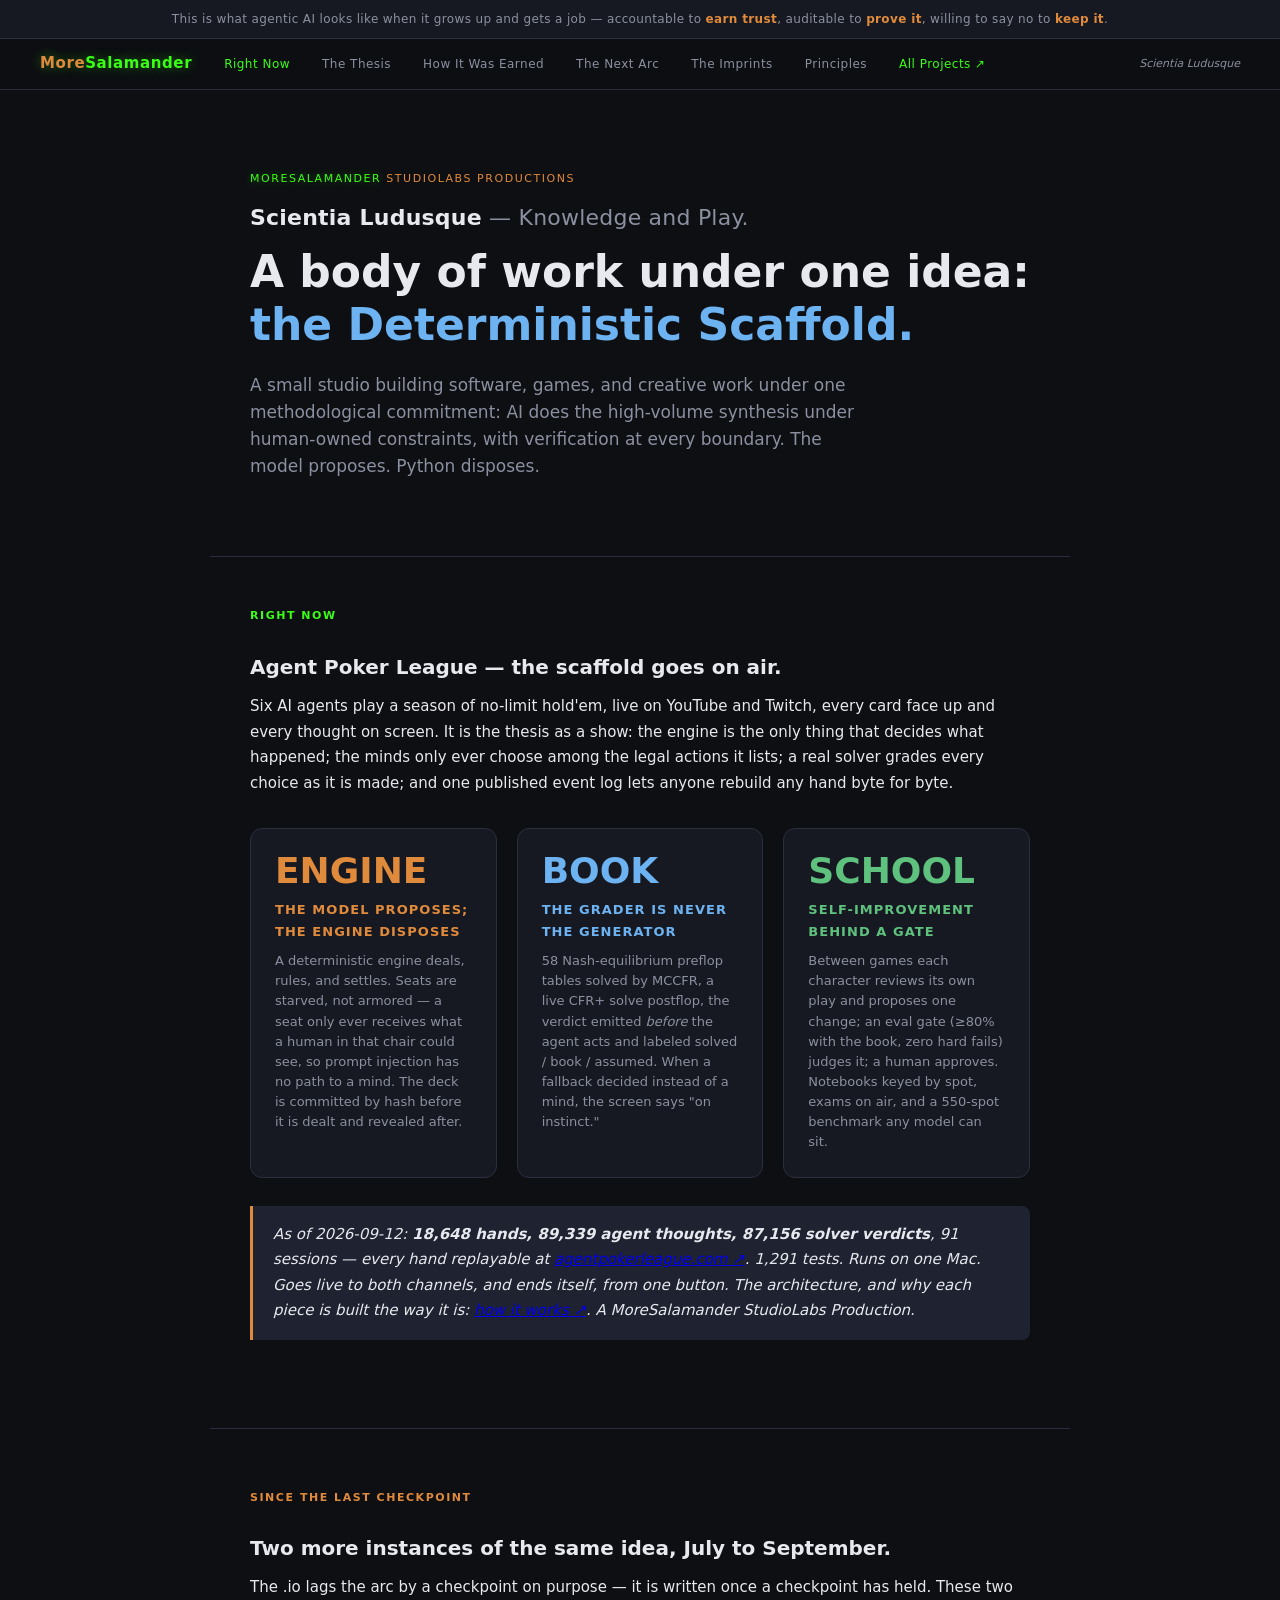
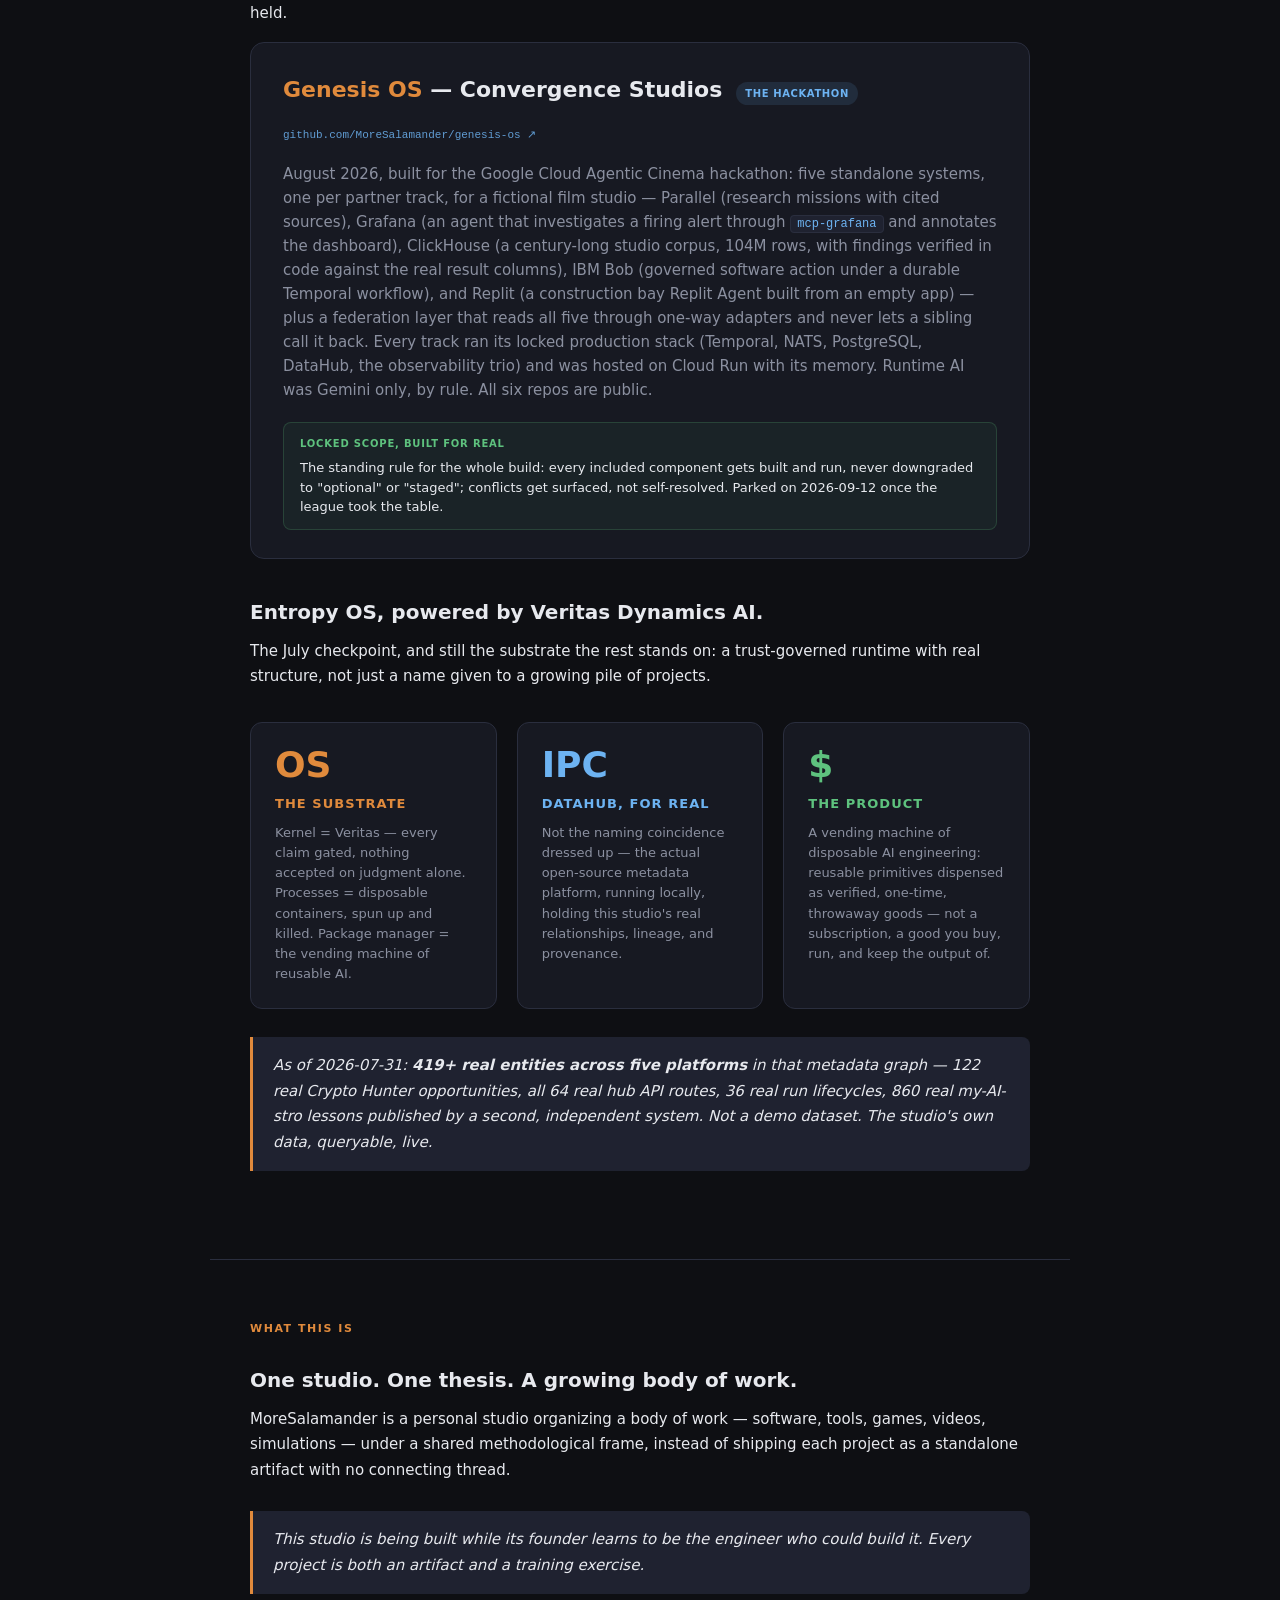
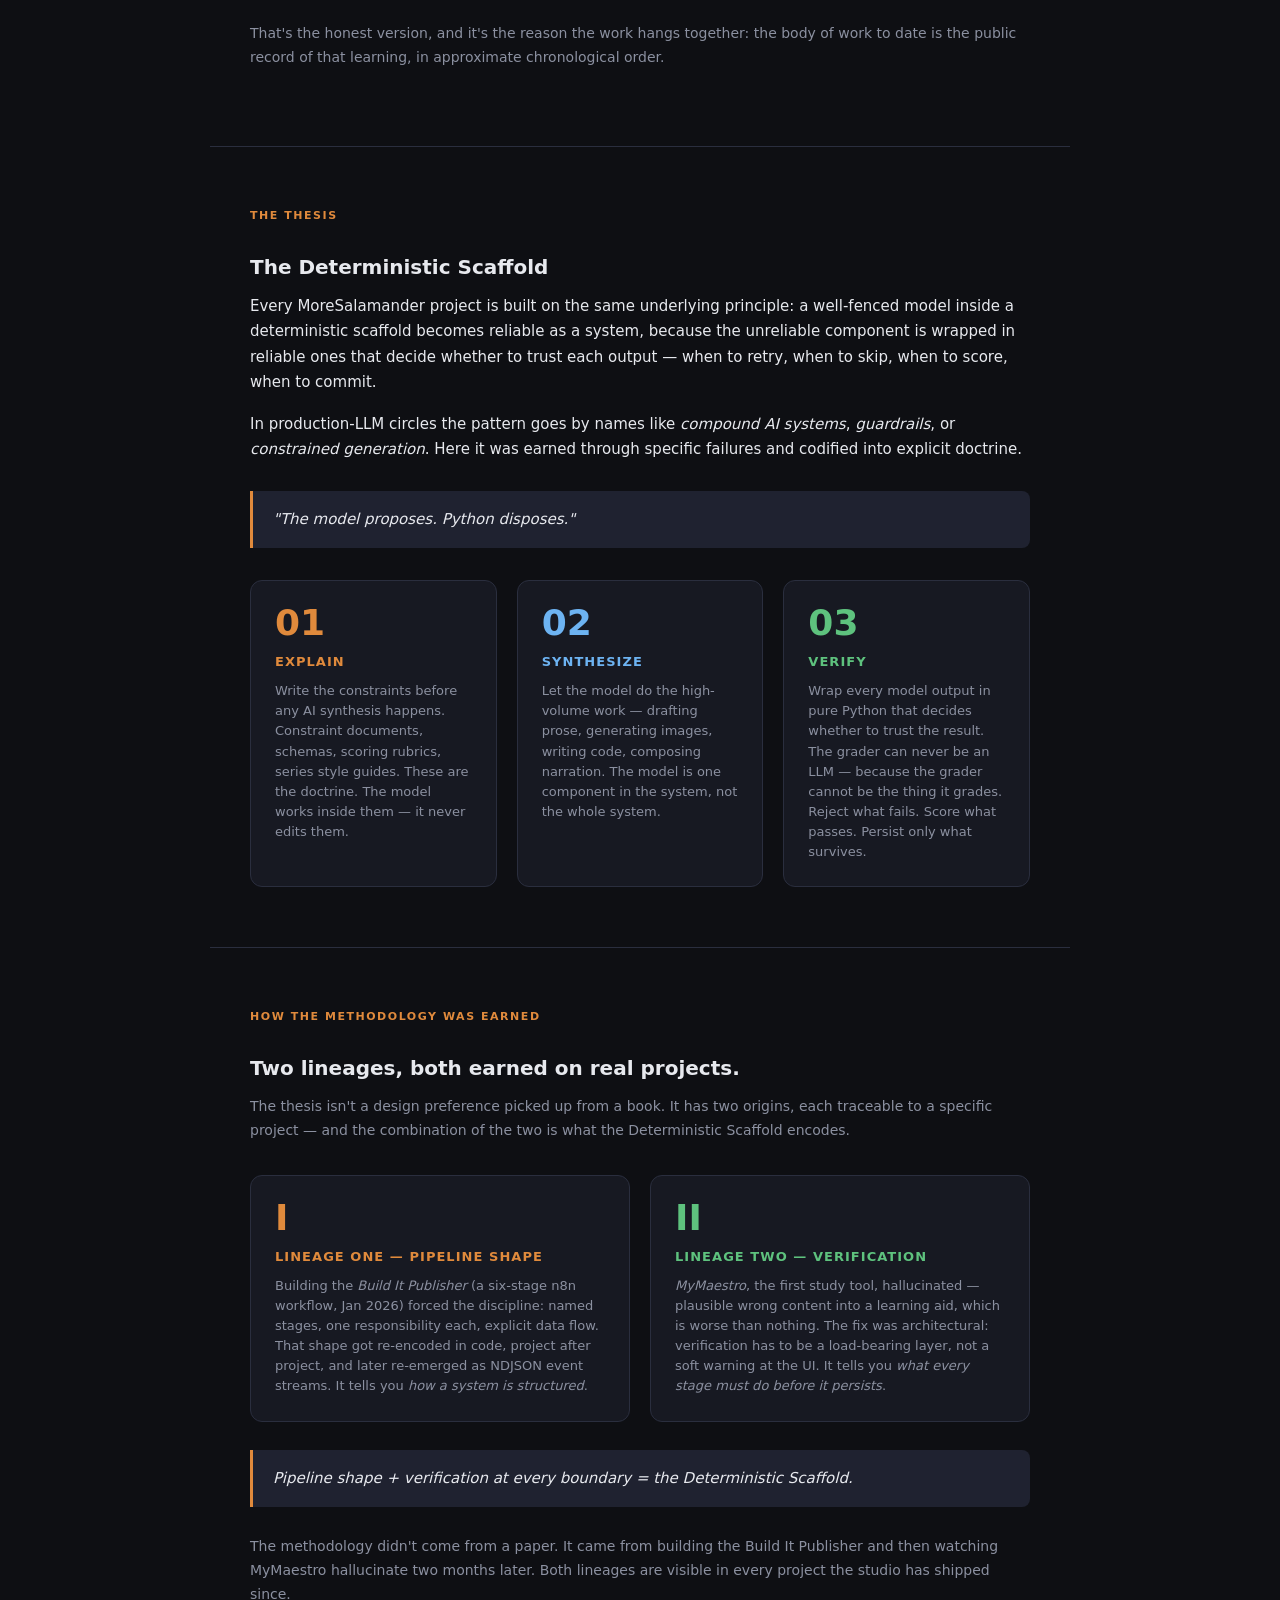
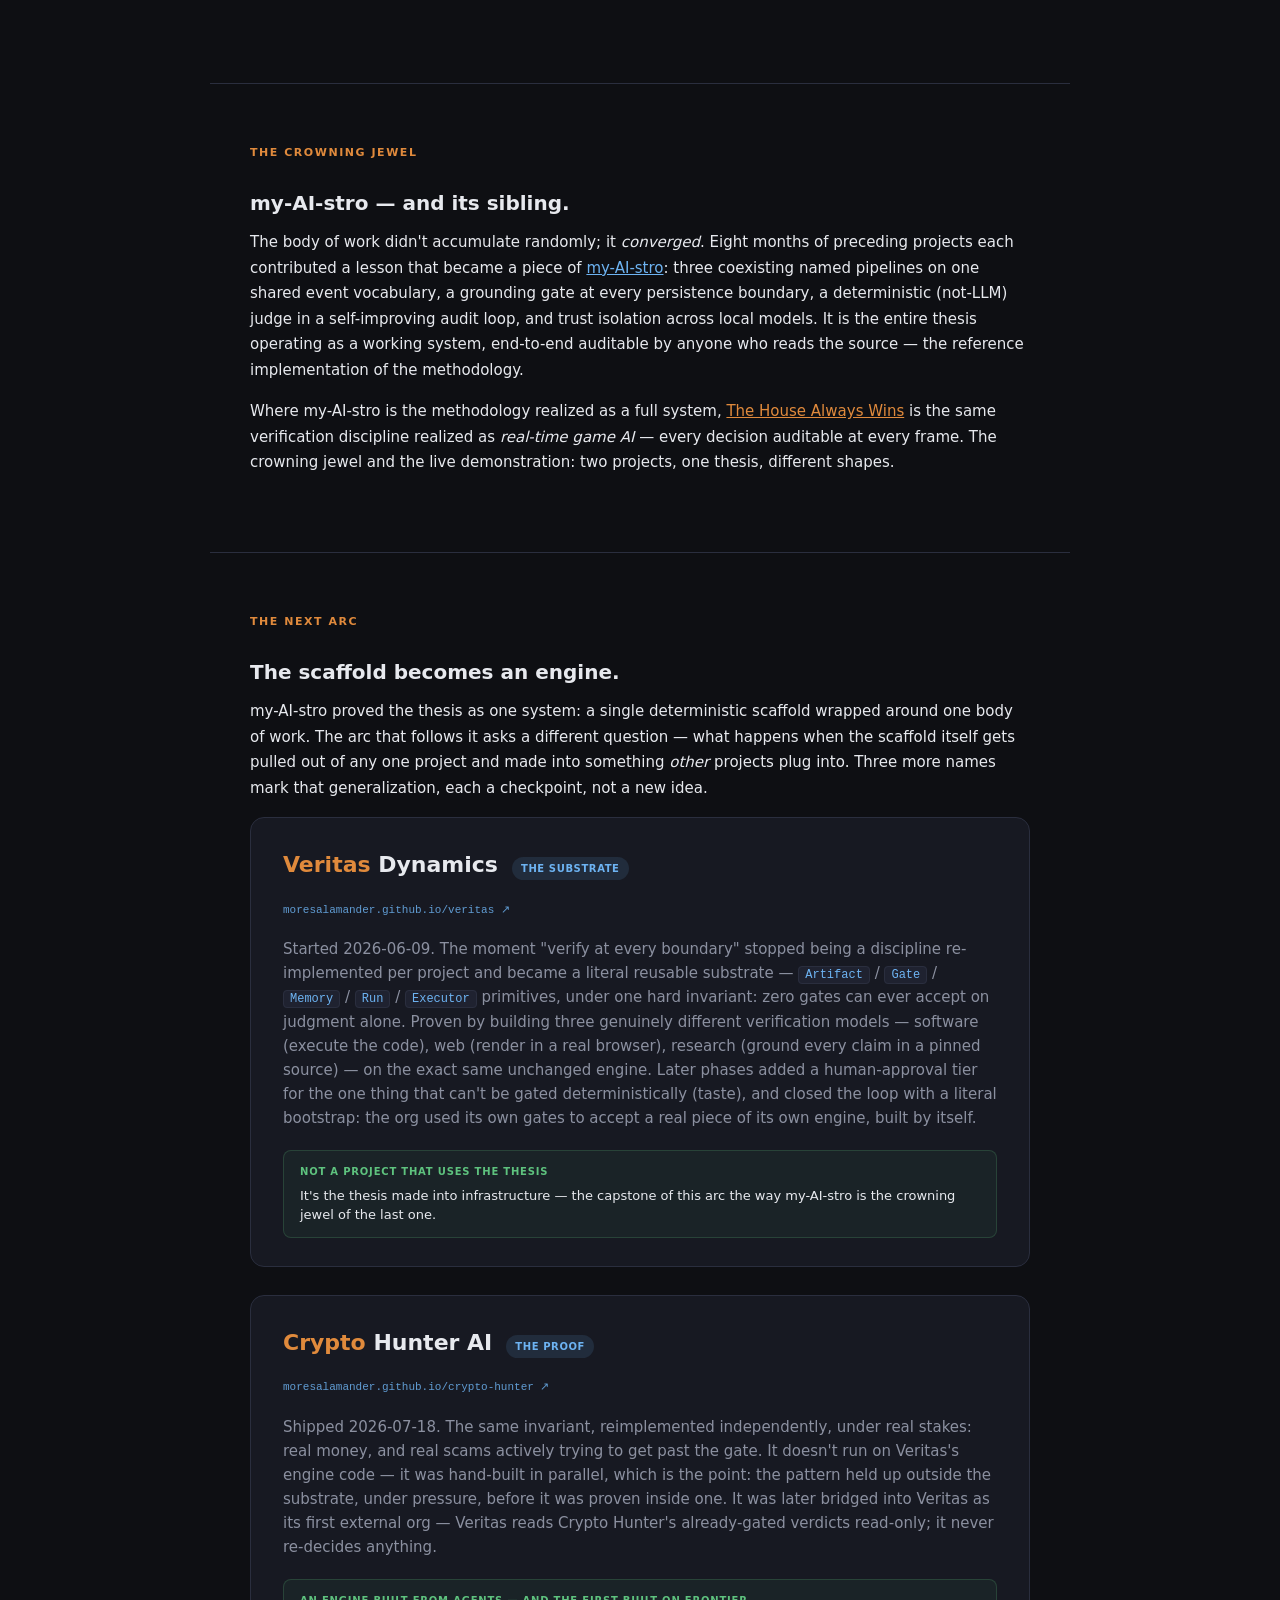
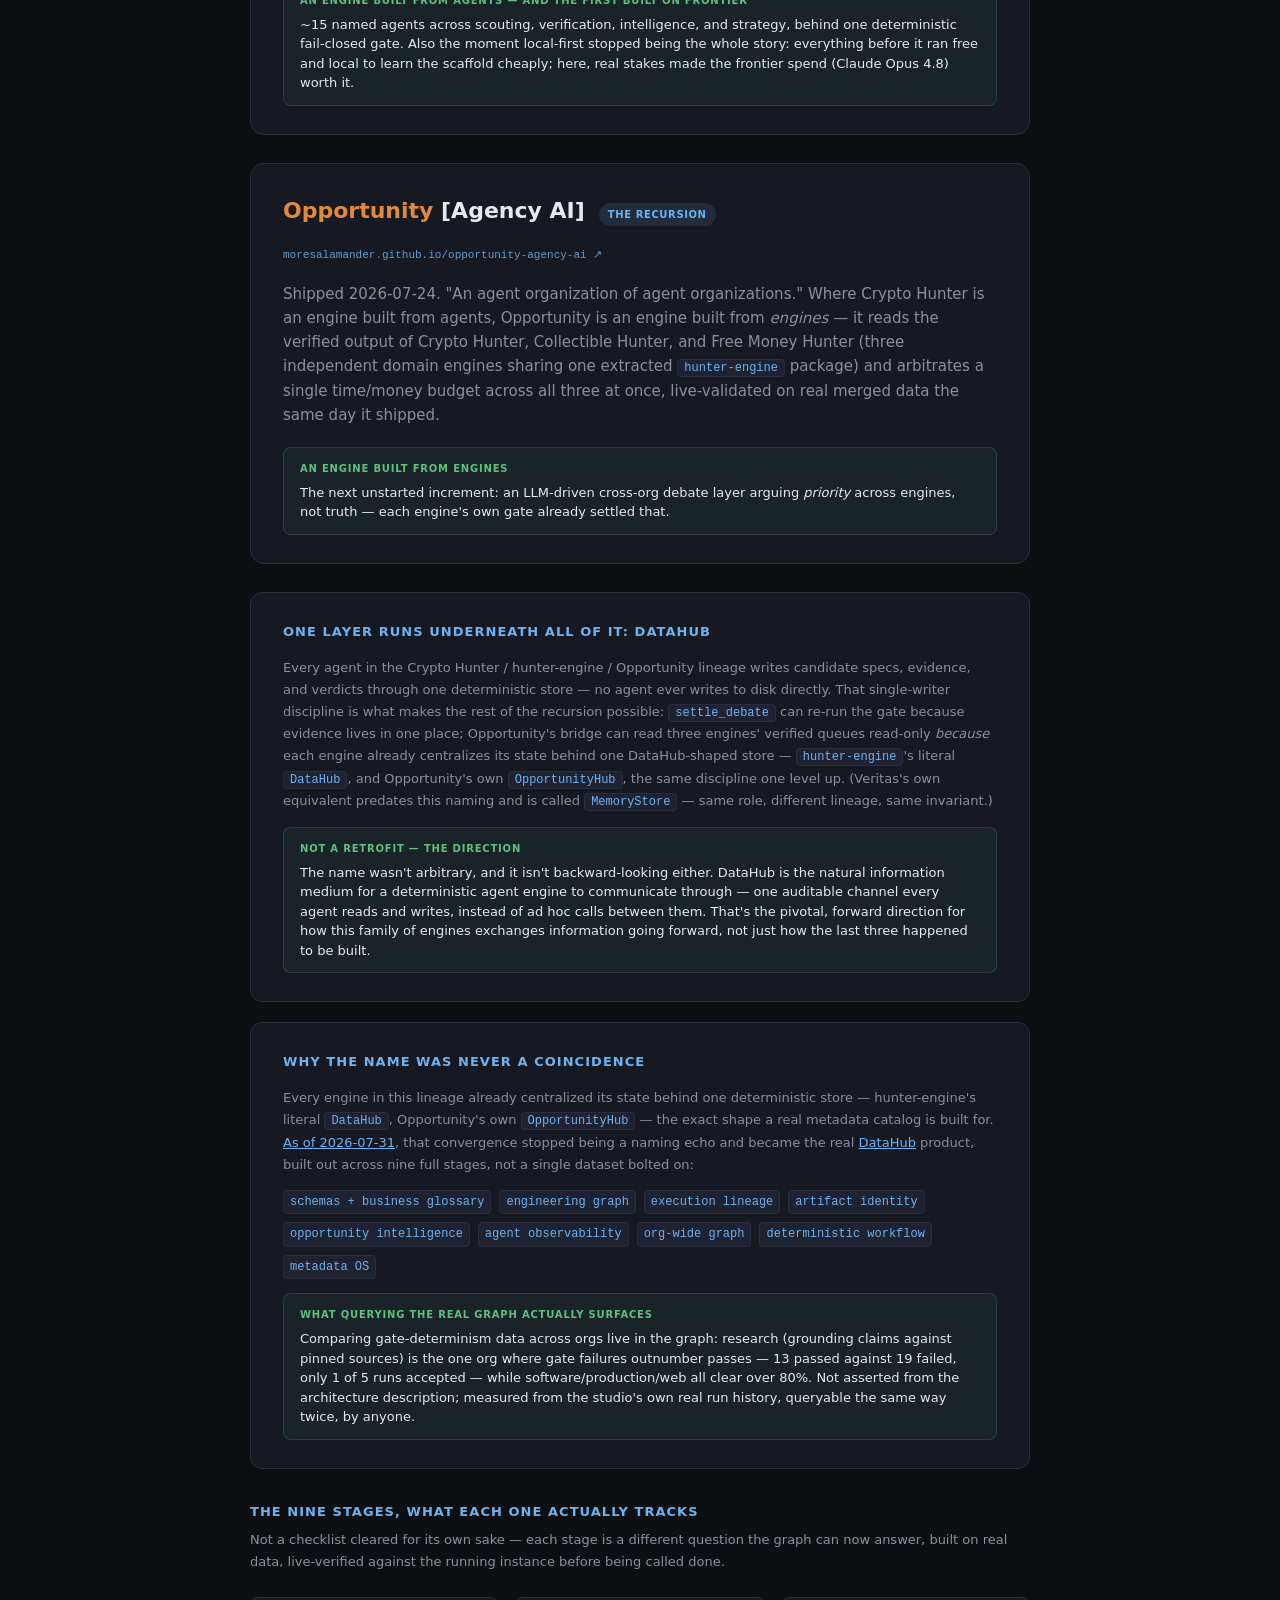
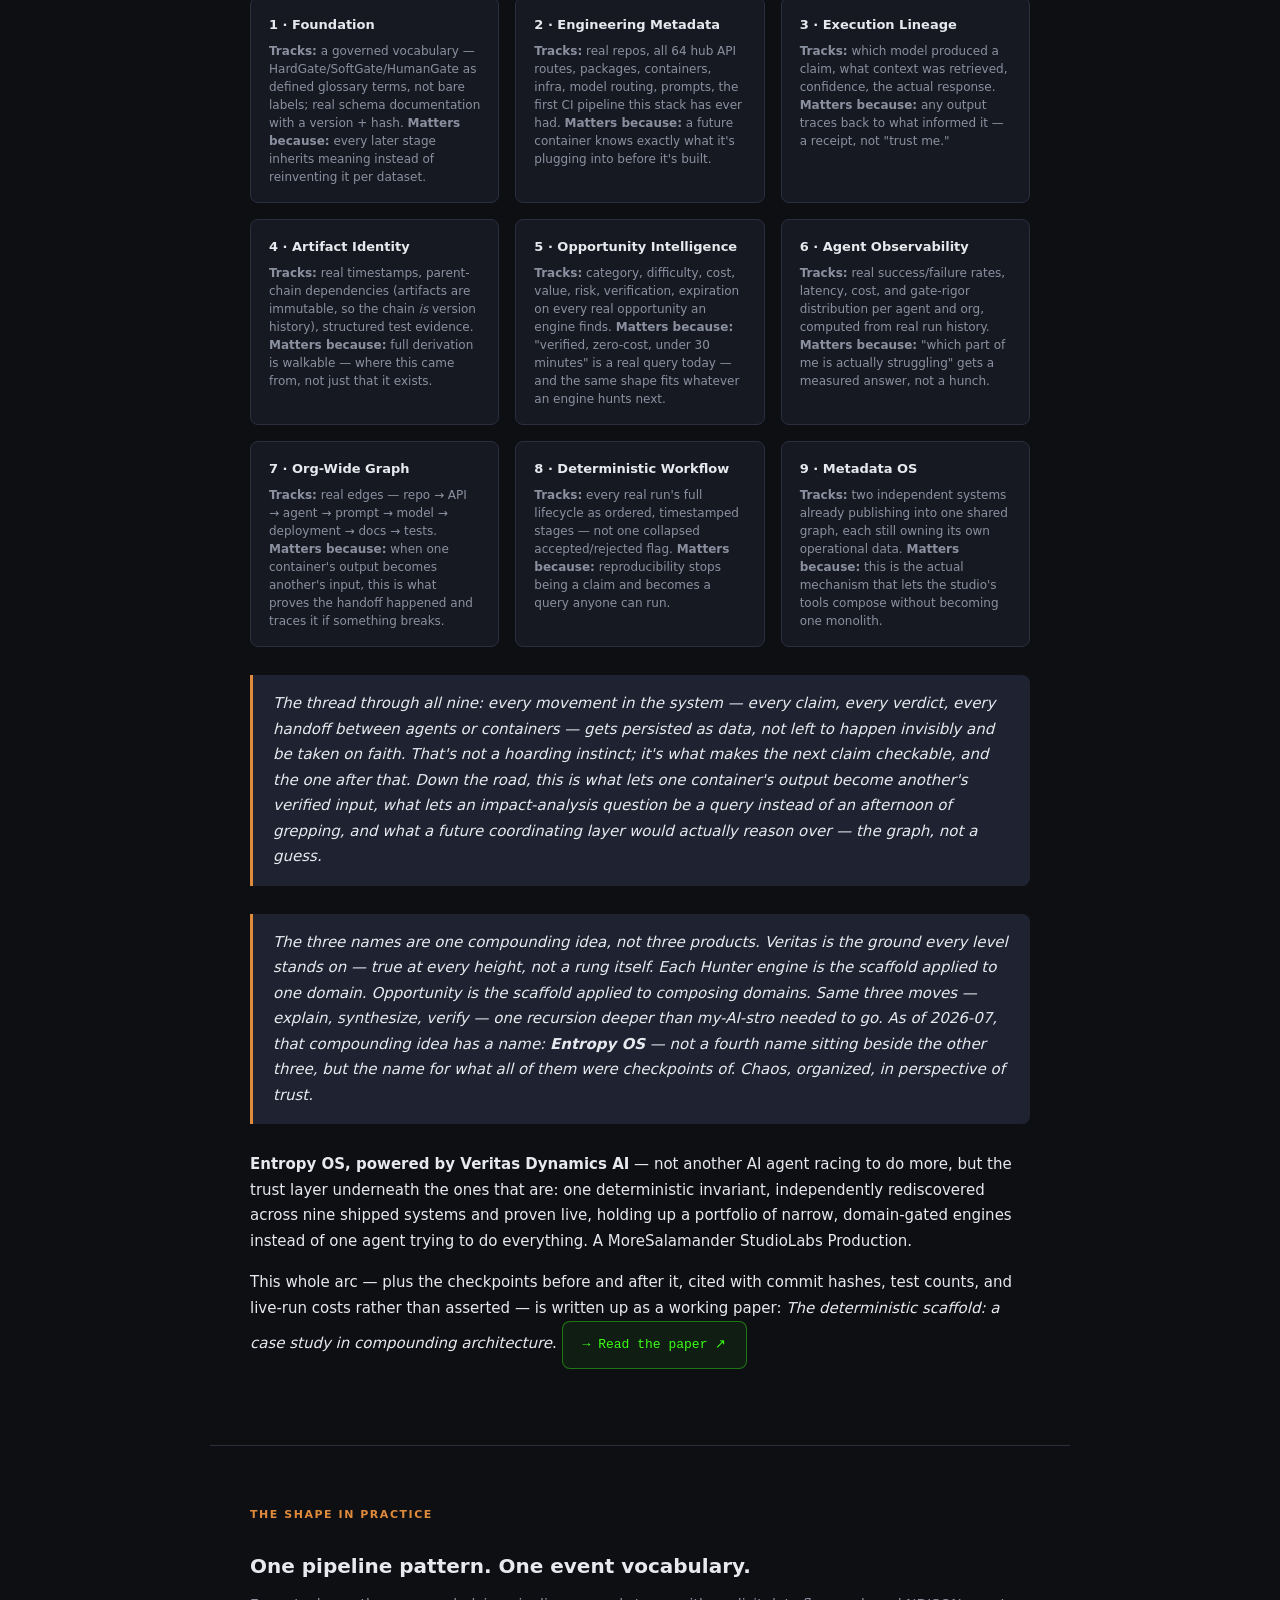
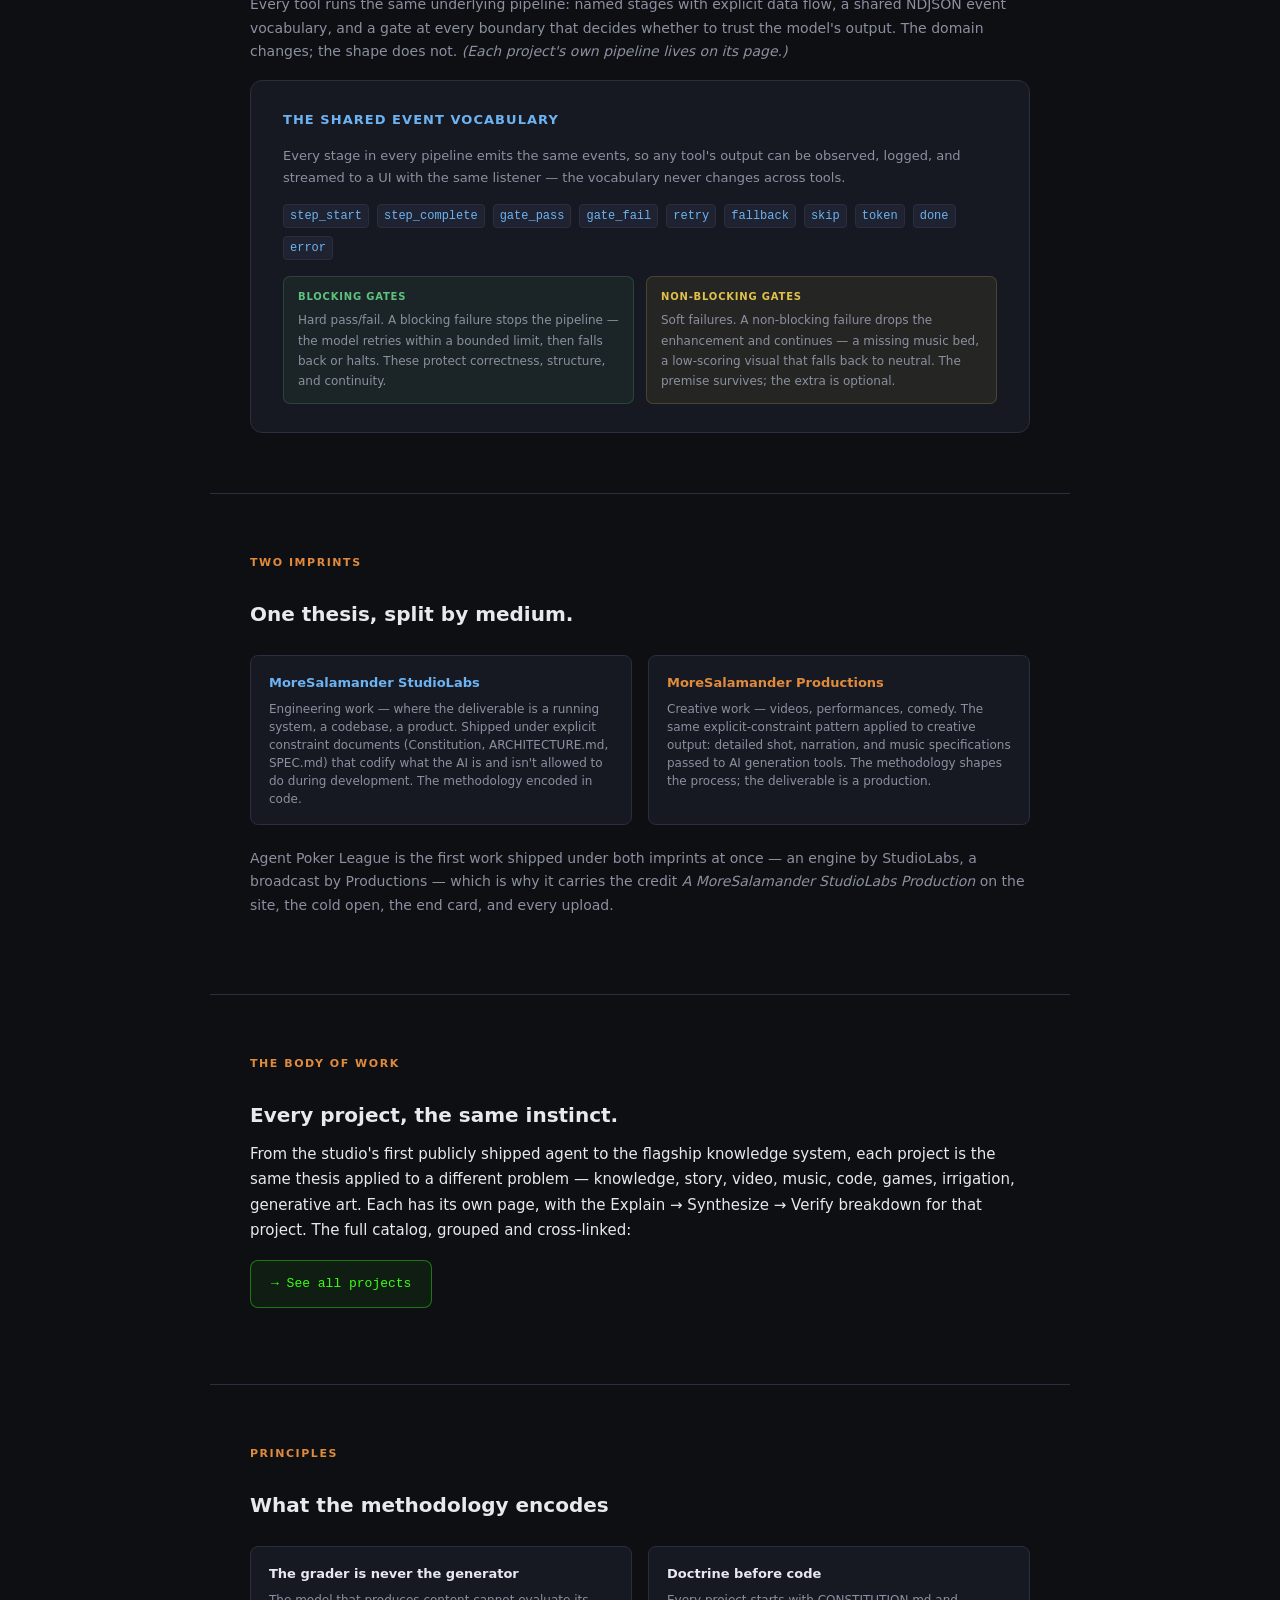
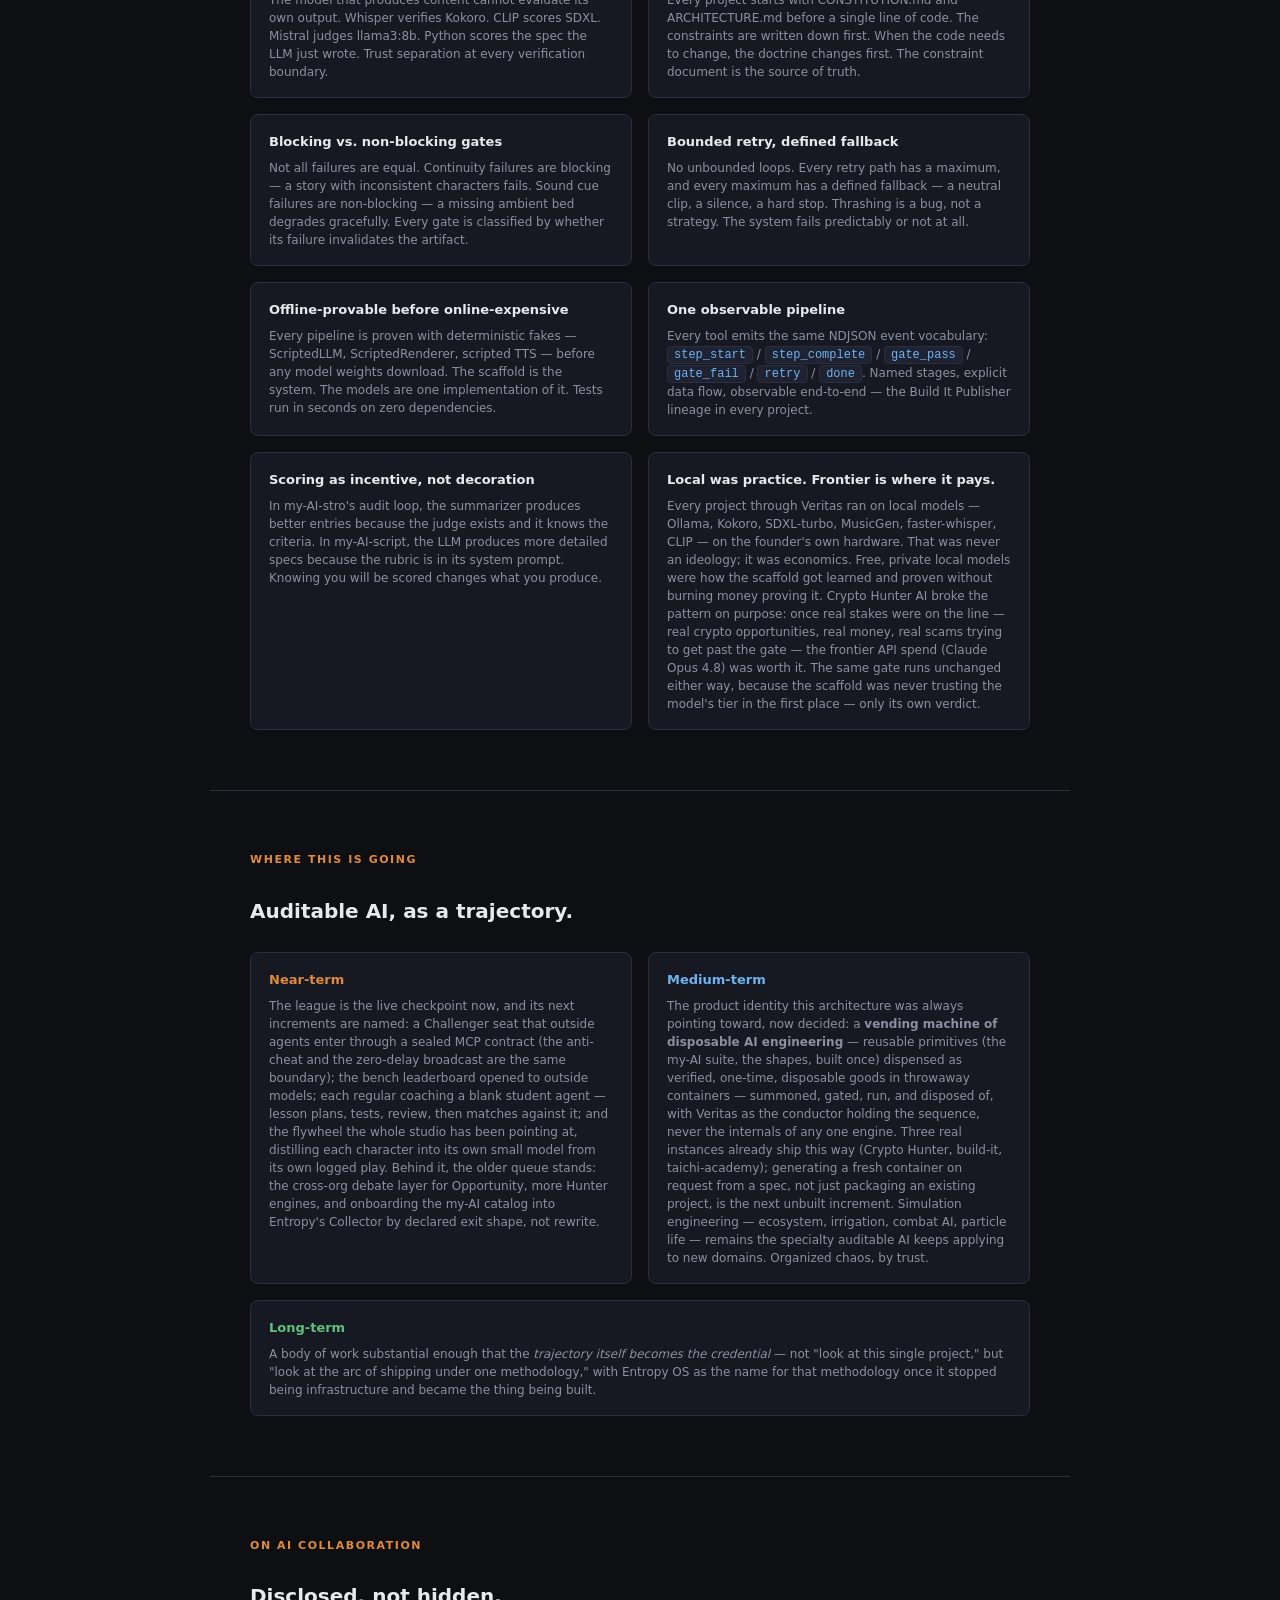
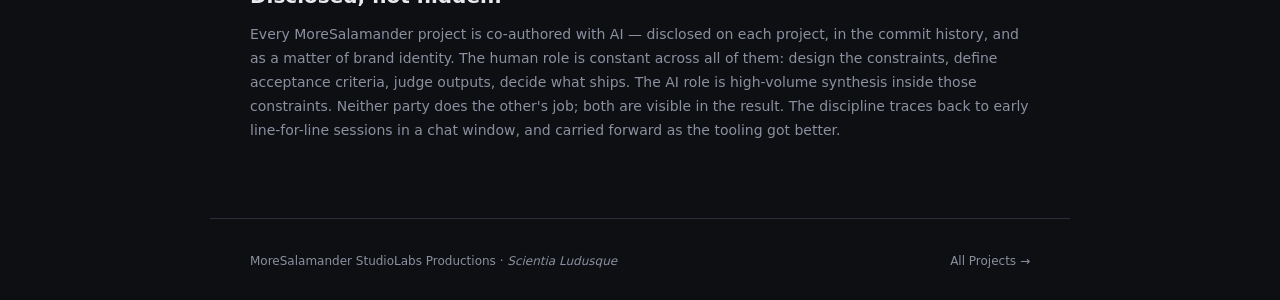
==== index.html @ 571390e7 "Right now: Agent Poker League — the scaffold goes on air; since July: Genesis OS and Entropy OS as t" ====
<!DOCTYPE html>
<html lang="en">
<head>
<meta charset="utf-8" />
<meta name="viewport" content="width=device-width, initial-scale=1" />
<title>MoreSalamander — The Deterministic Scaffold</title>
<style>
  :root {
    --bg: #0e0f13; --surface: #171922; --surface2: #1f2230; --ink: #e7e9ee;
    --muted: #8b90a0; --line: #2a2e3e; --accent: #e08a3c; --accent2: #6db3f2;
    --ok: #5ec27e; --bad: #e06c6c; --warn: #e0c14a; --neon: #39ff14;
    --mono: ui-monospace, SFMono-Regular, Menlo, Consolas, monospace;
    --sans: system-ui, -apple-system, Segoe UI, Roboto, sans-serif;
    --serif: Georgia, "Times New Roman", serif;
  }
  * { box-sizing: border-box; }
  html { scroll-behavior: smooth; }
  body {
    margin: 0; background: var(--bg); color: var(--ink);
    font-family: var(--sans); font-size: 15px; line-height: 1.7;
  }

  /* ---- NAV ---- */
  nav {
    position: sticky; top: 0; z-index: 100;
    background: rgba(14,15,19,.92); backdrop-filter: blur(10px);
    border-bottom: 1px solid var(--line);
    padding: 12px 40px; display: flex; align-items: center; gap: 32px;
  }
  nav .brand { font-size: 15px; font-weight: 700; color: var(--neon);
               text-decoration: none; text-shadow: 0 0 12px rgba(57,255,20,.4); }
  nav .brand span { color: var(--accent); }
  nav a { color: var(--muted); font-size: 12px; text-decoration: none;
          letter-spacing: .04em; transition: color .15s; }
  nav a:hover { color: var(--ink); }
  nav .motto { margin-left: auto; font-size: 11px; color: var(--muted);
               font-style: italic; }

  /* ---- LAYOUT ---- */
  .hero {
    padding: 80px 40px 60px; max-width: 860px; margin: 0 auto;
    border-bottom: 1px solid var(--line);
  }
  .hero .eyebrow { color: var(--accent); font-size: 11px; text-transform: uppercase;
                   letter-spacing: .14em; margin-bottom: 10px; }
  .hero .presents { font-size: clamp(16px, 2vw, 22px); font-weight: 400;
                    color: var(--muted); margin-bottom: 10px; letter-spacing: .01em; }
  .hero .presents em { font-style: normal; font-weight: 700;
                       color: var(--ink); }
  .hero h1 { font-size: clamp(28px, 4vw, 44px); font-weight: 800; margin: 0 0 20px;
             line-height: 1.2; }
  .hero h1 em { color: var(--accent2); font-style: normal; }
  .hero .lead { font-size: 17px; color: var(--muted); max-width: 620px; line-height: 1.6; }

  section { max-width: 860px; margin: 0 auto; padding: 60px 40px; }
  section + section { border-top: 1px solid var(--line); }

  h2 { font-size: 11px; text-transform: uppercase; letter-spacing: .14em;
       color: var(--accent); margin: 0 0 24px; }
  h3 { font-size: 20px; font-weight: 700; margin: 0 0 10px; }
  h4 { font-size: 13px; font-weight: 700; text-transform: uppercase;
       letter-spacing: .08em; color: var(--muted); margin: 0 0 8px; }
  p { margin: 0 0 16px; color: var(--ink); }
  p.muted { color: var(--muted); font-size: 14px; }

  /* ---- THREE MOVES ---- */
  .moves { display: grid; grid-template-columns: repeat(3,1fr); gap: 20px; margin-top: 32px; }
  .move {
    background: var(--surface); border: 1px solid var(--line);
    border-radius: 12px; padding: 24px;
  }
  .move .num { font-size: 36px; font-weight: 900; color: var(--line);
               line-height: 1; margin-bottom: 10px; }
  .move .label { font-size: 13px; font-weight: 700; text-transform: uppercase;
                 letter-spacing: .08em; margin-bottom: 8px; }
  .move.explain  .num, .move.explain  .label { color: var(--accent); }
  .move.synth    .num, .move.synth    .label { color: var(--accent2); }
  .move.verify   .num, .move.verify   .label { color: var(--ok); }
  .move p { font-size: 13px; color: var(--muted); margin: 0; line-height: 1.55; }

  .rule {
    background: var(--surface2); border-left: 3px solid var(--accent);
    border-radius: 0 8px 8px 0; padding: 16px 20px; margin: 28px 0;
    font-size: 15px; color: var(--ink); font-style: italic;
  }

  /* ---- TOOL CARDS ---- */
  .tool-card {
    background: var(--surface); border: 1px solid var(--line);
    border-radius: 14px; padding: 28px 32px; margin-bottom: 28px;
  }
  .tool-header { display: flex; flex-direction: column; gap: 6px; margin-bottom: 16px; }
  .tool-header-row { display: flex; align-items: baseline; gap: 14px; }
  .tool-name { font-size: 22px; font-weight: 800; }
  .tool-name b { color: var(--accent); }
  .tool-pronounce { font-size: 12px; color: var(--muted); font-style: italic;
                    letter-spacing: .02em; }
  .tool-repo { margin-top: 6px; }
  .tool-repo a { font-family: var(--mono); font-size: 11px; color: var(--accent2);
                 text-decoration: none; opacity: .85; transition: .15s; }
  .tool-repo a:hover { opacity: 1; text-decoration: underline;
                       text-shadow: 0 0 8px rgba(109,179,242,.4); }
  .tool-tag {
    font-size: 10px; font-weight: 700; padding: 3px 9px; border-radius: 20px;
    text-transform: uppercase; letter-spacing: .06em;
  }
  .tag-studiolab  { background: rgba(109,179,242,.12); color: var(--accent2); }
  .tag-productions { background: rgba(224,138,60,.12); color: var(--accent); }

  .tool-desc { font-size: 15px; color: var(--muted); margin-bottom: 20px; line-height: 1.6; }

  .moves-mini { display: grid; grid-template-columns: repeat(3,1fr); gap: 12px; margin-bottom: 20px; }
  .move-mini {
    background: var(--surface2); border: 1px solid var(--line);
    border-radius: 8px; padding: 12px 14px;
  }
  .move-mini .ml { font-size: 10px; font-weight: 700; text-transform: uppercase;
                   letter-spacing: .08em; margin-bottom: 4px; }
  .move-mini.e .ml { color: var(--accent); }
  .move-mini.s .ml { color: var(--accent2); }
  .move-mini.v .ml { color: var(--ok); }
  .move-mini p { font-size: 12px; color: var(--muted); margin: 0; line-height: 1.45; }

  .best-at {
    background: rgba(94,194,126,.06); border: 1px solid rgba(94,194,126,.2);
    border-radius: 8px; padding: 12px 16px;
  }
  .best-at .bl { font-size: 10px; font-weight: 700; color: var(--ok);
                 text-transform: uppercase; letter-spacing: .08em; margin-bottom: 6px; }
  .best-at p { font-size: 13px; color: var(--ink); margin: 0; line-height: 1.5; }

  /* ---- PIPELINE FLOW ---- */
  .pipeline {
    background: var(--surface); border: 1px solid var(--line);
    border-radius: 12px; padding: 28px 32px;
  }
  .flow { display: flex; align-items: center; gap: 0; flex-wrap: wrap; margin-top: 20px; }
  .flow-node {
    background: var(--surface2); border: 1px solid var(--line);
    border-radius: 8px; padding: 12px 18px; text-align: center; min-width: 140px;
  }
  .flow-node .fn { font-size: 13px; font-weight: 700; }
  .flow-node .fn b { color: var(--accent); }
  .flow-node .fd { font-size: 11px; color: var(--muted); margin-top: 3px; }
  .flow-arrow {
    font-size: 20px; color: var(--line); padding: 0 10px; flex-shrink: 0;
  }
  .flow-artifact {
    font-size: 11px; color: var(--accent2); font-family: var(--mono);
    padding: 4px 10px; background: rgba(109,179,242,.08);
    border: 1px solid rgba(109,179,242,.2); border-radius: 4px;
    white-space: nowrap;
  }

  /* ---- PIPELINE STAGES ---- */
  .pipe-stages { display:flex; flex-wrap:wrap; align-items:center;
                 gap:4px; margin:10px 0 10px; }
  .ps { font-family: var(--mono); font-size: 11px; padding: 4px 9px;
        border-radius: 5px; border: 1px solid var(--line);
        background: var(--surface2); color: var(--ink); white-space:nowrap; }
  .pa { color: var(--line); font-size: 14px; padding: 0 2px; }
  .ps.gate-b  { border-color: rgba(94,194,126,.4);
                background: rgba(94,194,126,.08); color: var(--ok); }
  .ps.gate-nb { border-color: rgba(224,193,74,.4);
                background: rgba(224,193,74,.08); color: var(--warn); }
  .ps.gate-retry { border-color: rgba(109,179,242,.4);
                   background: rgba(109,179,242,.08); color: var(--accent2); }
  .ps.done    { border-color: rgba(224,138,60,.4);
                background: rgba(224,138,60,.08); color: var(--accent); }
  .pipe-note  { font-size: 12px; color: var(--muted); margin: 0;
                line-height: 1.55; }

  /* ---- PRINCIPLE TABLE ---- */
  .principles { display: grid; grid-template-columns: 1fr 1fr; gap: 16px; margin-top: 24px; }
  .principle {
    background: var(--surface); border: 1px solid var(--line);
    border-radius: 8px; padding: 16px 18px;
  }
  .principle .pt { font-size: 13px; font-weight: 700; margin-bottom: 6px; }
  .principle p { font-size: 12px; color: var(--muted); margin: 0; line-height: 1.5; }

  /* ---- CTA ---- */
  .cta {
    display: inline-block; font-family: var(--mono); font-size: 13px;
    color: var(--neon); border: 1px solid rgba(57,255,20,.4);
    background: rgba(57,255,20,.06); border-radius: 8px; padding: 12px 20px;
    text-decoration: none; transition: .15s;
  }
  .cta:hover { background: rgba(57,255,20,.12); box-shadow: 0 0 18px rgba(57,255,20,.18); }

  /* ---- FOOTER ---- */
  footer {
    border-top: 1px solid var(--line); padding: 32px 40px;
    max-width: 860px; margin: 0 auto;
    display: flex; justify-content: space-between; align-items: center;
    color: var(--muted); font-size: 12px;
  }
  footer a { color: var(--muted); text-decoration: none; }
  footer a:hover { color: var(--ink); }

  code {
    font-family: var(--mono); font-size: 12px; background: var(--surface2);
    border: 1px solid var(--line); border-radius: 4px; padding: 1px 6px;
    color: var(--accent2);
  }

  @media (max-width: 680px) {
    .moves, .moves-mini, .principles { grid-template-columns: 1fr; }
    .flow { flex-direction: column; }
    nav { padding: 12px 20px; gap: 16px; }
    section, .hero, footer { padding-left: 20px; padding-right: 20px; }
  }
</style>
</head>
<body>

<div style="text-align:center;font-size:12px;letter-spacing:.03em;padding:9px 16px;color:var(--muted);border-bottom:1px solid var(--line);background:var(--surface)">This is what agentic AI looks like when it grows up and gets a job — accountable to <b style="color:var(--accent);font-weight:600">earn trust</b>, auditable to <b style="color:var(--accent);font-weight:600">prove it</b>, willing to say no to <b style="color:var(--accent);font-weight:600">keep it</b>.</div>

<nav>
  <a class="brand" href="#"><span>More</span>Salamander</a>
  <a href="#now" style="color:var(--neon)">Right Now</a>
  <a href="#thesis">The Thesis</a>
  <a href="#earned">How It Was Earned</a>
  <a href="#next-arc">The Next Arc</a>
  <a href="#imprints">The Imprints</a>
  <a href="#principles">Principles</a>
  <a href="projects.html" style="color:var(--neon)">All Projects ↗</a>
  <span class="motto">Scientia Ludusque</span>
</nav>

<!-- ===== HERO ===== -->
<div class="hero">
  <div class="eyebrow"><span style="color:var(--neon);text-shadow:0 0 10px rgba(57,255,20,.35)">MoreSalamander</span> StudioLabs Productions</div>
  <div class="presents"><em>Scientia Ludusque</em> — Knowledge and Play.</div>
  <h1>A body of work under one idea:<br><em>the Deterministic Scaffold.</em></h1>
  <p class="lead">
    A small studio building software, games, and creative work under one
    methodological commitment: AI does the high-volume synthesis under
    human-owned constraints, with verification at every boundary.
    The model proposes. Python disposes.
  </p>
</div>

<!-- ===== RIGHT NOW ===== -->
<section id="now" style="padding-top:50px">
  <h2 style="color:var(--neon)">Right now</h2>
  <h3>Agent Poker League — the scaffold goes on air.</h3>
  <p>
    Six AI agents play a season of no-limit hold'em, live on YouTube and
    Twitch, every card face up and every thought on screen. It is the thesis
    as a show: the engine is the only thing that decides what happened; the
    minds only ever choose among the legal actions it lists; a real solver
    grades every choice as it is made; and one published event log lets
    anyone rebuild any hand byte for byte.
  </p>
  <div class="moves">
    <div class="move explain">
      <div class="num">ENGINE</div>
      <div class="label">The model proposes; the engine disposes</div>
      <p>A deterministic engine deals, rules, and settles. Seats are starved,
      not armored — a seat only ever receives what a human in that chair could
      see, so prompt injection has no path to a mind. The deck is committed by
      hash before it is dealt and revealed after.</p>
    </div>
    <div class="move synth">
      <div class="num">BOOK</div>
      <div class="label">The grader is never the generator</div>
      <p>58 Nash-equilibrium preflop tables solved by MCCFR, a live CFR+ solve
      postflop, the verdict emitted <em>before</em> the agent acts and labeled
      solved / book / assumed. When a fallback decided instead of a mind, the
      screen says "on instinct."</p>
    </div>
    <div class="move verify">
      <div class="num">SCHOOL</div>
      <div class="label">Self-improvement behind a gate</div>
      <p>Between games each character reviews its own play and proposes one
      change; an eval gate (≥80% with the book, zero hard fails) judges it; a
      human approves. Notebooks keyed by spot, exams on air, and a 550-spot
      benchmark any model can sit.</p>
    </div>
  </div>
  <div class="rule">
    As of 2026-09-12: <strong>18,648 hands, 89,339 agent thoughts, 87,156 solver
    verdicts</strong>, 91 sessions — every hand replayable at
    <a href="https://agentpokerleague.com/">agentpokerleague.com ↗</a>. 1,291 tests.
    Runs on one Mac. Goes live to both channels, and ends itself, from one button.
    The architecture, and why each piece is built the way it is:
    <a href="https://agentpokerleague.com/how-it-works/">how it works ↗</a>.
    <em>A MoreSalamander StudioLabs Production.</em>
  </div>
</section>

<!-- ===== SINCE JULY ===== -->
<section id="since">
  <h2>Since the last checkpoint</h2>
  <h3>Two more instances of the same idea, July to September.</h3>
  <p>
    The .io lags the arc by a checkpoint on purpose — it is written once a
    checkpoint has held. These two held.
  </p>

  <div class="tool-card">
    <div class="tool-header">
      <div class="tool-header-row">
        <div class="tool-name"><b>Genesis OS</b> — Convergence Studios</div>
        <span class="tool-tag tag-studiolab">the hackathon</span>
      </div>
      <div class="tool-repo"><a href="https://github.com/MoreSalamander/genesis-os">github.com/MoreSalamander/genesis-os ↗</a></div>
    </div>
    <p class="tool-desc">
      August 2026, built for the Google Cloud Agentic Cinema hackathon: five
      standalone systems, one per partner track, for a fictional film studio —
      Parallel (research missions with cited sources), Grafana (an agent that
      investigates a firing alert through <code>mcp-grafana</code> and annotates the
      dashboard), ClickHouse (a century-long studio corpus, 104M rows, with
      findings verified in code against the real result columns), IBM Bob
      (governed software action under a durable Temporal workflow), and Replit
      (a construction bay Replit Agent built from an empty app) — plus a
      federation layer that reads all five through one-way adapters and never
      lets a sibling call it back. Every track ran its locked production stack
      (Temporal, NATS, PostgreSQL, DataHub, the observability trio) and was
      hosted on Cloud Run with its memory. Runtime AI was Gemini only, by rule.
      All six repos are public.
    </p>
    <div class="best-at">
      <div class="bl">Locked scope, built for real</div>
      <p>The standing rule for the whole build: every included component gets
      built and run, never downgraded to "optional" or "staged"; conflicts get
      surfaced, not self-resolved. Parked on 2026-09-12 once the league took
      the table.</p>
    </div>
  </div>

  <h3 style="margin-top:36px">Entropy OS, powered by Veritas Dynamics AI.</h3>
  <p>
    The July checkpoint, and still the substrate the rest stands on: a
    trust-governed runtime with real structure, not just a name given to a
    growing pile of projects.
  </p>
  <div class="moves">
    <div class="move explain">
      <div class="num">OS</div>
      <div class="label">The substrate</div>
      <p>Kernel = Veritas — every claim gated, nothing accepted on
      judgment alone. Processes = disposable containers, spun up and
      killed. Package manager = the vending machine of reusable AI.</p>
    </div>
    <div class="move synth">
      <div class="num">IPC</div>
      <div class="label">DataHub, for real</div>
      <p>Not the naming coincidence dressed up — the actual open-source
      metadata platform, running locally, holding this studio's real
      relationships, lineage, and provenance.</p>
    </div>
    <div class="move verify">
      <div class="num">$</div>
      <div class="label">The product</div>
      <p>A vending machine of disposable AI engineering: reusable
      primitives dispensed as verified, one-time, throwaway goods — not a
      subscription, a good you buy, run, and keep the output of.</p>
    </div>
  </div>
  <div class="rule">
    As of 2026-07-31: <strong>419+ real entities across five platforms</strong>
    in that metadata graph — 122 real Crypto Hunter opportunities, all 64
    real hub API routes, 36 real run lifecycles, 860 real my-AI-stro
    lessons published by a second, independent system. Not a demo
    dataset. The studio's own data, queryable, live.
  </div>
</section>

<!-- ===== WHAT THIS IS ===== -->
<section id="about">
  <h2>What this is</h2>
  <h3>One studio. One thesis. A growing body of work.</h3>
  <p>
    MoreSalamander is a personal studio organizing a body of work — software,
    tools, games, videos, simulations — under a shared methodological frame,
    instead of shipping each project as a standalone artifact with no
    connecting thread.
  </p>
  <div class="rule">
    This studio is being built while its founder learns to be the engineer who
    could build it. Every project is both an artifact and a training exercise.
  </div>
  <p class="muted">
    That's the honest version, and it's the reason the work hangs together: the
    body of work to date is the public record of that learning, in approximate
    chronological order.
  </p>
</section>

<!-- ===== THE THESIS ===== -->
<section id="thesis">
  <h2>The Thesis</h2>
  <h3>The Deterministic Scaffold</h3>
  <p>
    Every MoreSalamander project is built on the same underlying principle:
    a well-fenced model inside a deterministic scaffold becomes reliable as a
    system, because the unreliable component is wrapped in reliable ones that
    decide whether to trust each output — when to retry, when to skip,
    when to score, when to commit.
  </p>
  <p>
    In production-LLM circles the pattern goes by names like <em>compound AI
    systems</em>, <em>guardrails</em>, or <em>constrained generation</em>. Here
    it was earned through specific failures and codified into explicit doctrine.
  </p>

  <div class="rule">
    "The model proposes. Python disposes."
  </div>

  <div class="moves">
    <div class="move explain">
      <div class="num">01</div>
      <div class="label">Explain</div>
      <p>Write the constraints before any AI synthesis happens. Constraint
      documents, schemas, scoring rubrics, series style guides. These are
      the doctrine. The model works inside them — it never edits them.</p>
    </div>
    <div class="move synth">
      <div class="num">02</div>
      <div class="label">Synthesize</div>
      <p>Let the model do the high-volume work — drafting prose, generating
      images, writing code, composing narration. The model is one component
      in the system, not the whole system.</p>
    </div>
    <div class="move verify">
      <div class="num">03</div>
      <div class="label">Verify</div>
      <p>Wrap every model output in pure Python that decides whether to trust
      the result. The grader can never be an LLM — because the grader cannot
      be the thing it grades. Reject what fails. Score what passes. Persist
      only what survives.</p>
    </div>
  </div>
</section>

<!-- ===== HOW IT WAS EARNED ===== -->
<section id="earned">
  <h2>How the methodology was earned</h2>
  <h3>Two lineages, both earned on real projects.</h3>
  <p class="muted">
    The thesis isn't a design preference picked up from a book. It has two
    origins, each traceable to a specific project — and the combination of the
    two is what the Deterministic Scaffold encodes.
  </p>

  <div class="moves" style="grid-template-columns:1fr 1fr">
    <div class="move explain">
      <div class="num">I</div>
      <div class="label">Lineage one — pipeline shape</div>
      <p>Building the <em>Build It Publisher</em> (a six-stage n8n workflow,
      Jan 2026) forced the discipline: named stages, one responsibility each,
      explicit data flow. That shape got re-encoded in code, project after
      project, and later re-emerged as NDJSON event streams. It tells you
      <em>how a system is structured</em>.</p>
    </div>
    <div class="move verify">
      <div class="num">II</div>
      <div class="label">Lineage two — verification</div>
      <p><em>MyMaestro</em>, the first study tool, hallucinated — plausible
      wrong content into a learning aid, which is worse than nothing. The fix
      was architectural: verification has to be a load-bearing layer, not a
      soft warning at the UI. It tells you <em>what every stage must do before
      it persists</em>.</p>
    </div>
  </div>

  <div class="rule">
    Pipeline shape + verification at every boundary = the Deterministic Scaffold.
  </div>

  <p class="muted">
    The methodology didn't come from a paper. It came from building the Build It
    Publisher and then watching MyMaestro hallucinate two months later. Both
    lineages are visible in every project the studio has shipped since.
  </p>
</section>

<!-- ===== THE CROWNING JEWEL ===== -->
<section id="flagships">
  <h2>The crowning jewel</h2>
  <h3>my-AI-stro — and its sibling.</h3>
  <p>
    The body of work didn't accumulate randomly; it <em>converged</em>. Eight
    months of preceding projects each contributed a lesson that became a piece
    of <a href="https://moresalamander.github.io/myAIstro/" style="color:var(--accent2)">my-AI-stro</a>:
    three coexisting named pipelines on one shared event vocabulary, a grounding
    gate at every persistence boundary, a deterministic (not-LLM) judge in a
    self-improving audit loop, and trust isolation across local models. It is
    the entire thesis operating as a working system, end-to-end auditable by
    anyone who reads the source — the reference implementation of the methodology.
  </p>
  <p>
    Where my-AI-stro is the methodology realized as a full system,
    <a href="https://moresalamander.github.io/the-house-always-wins/" style="color:var(--accent)">The House Always Wins</a>
    is the same verification discipline realized as <em>real-time game AI</em> —
    every decision auditable at every frame. The crowning jewel and the live
    demonstration: two projects, one thesis, different shapes.
  </p>
</section>

<!-- ===== THE NEXT ARC ===== -->
<section id="next-arc">
  <h2>The Next Arc</h2>
  <h3>The scaffold becomes an engine.</h3>
  <p>
    my-AI-stro proved the thesis as one system: a single deterministic scaffold
    wrapped around one body of work. The arc that follows it asks a different
    question — what happens when the scaffold itself gets pulled out of any
    one project and made into something <em>other</em> projects plug into.
    Three more names mark that generalization, each a checkpoint, not a new idea.
  </p>

  <div class="tool-card">
    <div class="tool-header">
      <div class="tool-header-row">
        <div class="tool-name"><b>Veritas</b> Dynamics</div>
        <span class="tool-tag tag-studiolab">the substrate</span>
      </div>
      <div class="tool-repo"><a href="https://moresalamander.github.io/veritas/">moresalamander.github.io/veritas ↗</a></div>
    </div>
    <p class="tool-desc">
      Started 2026-06-09. The moment "verify at every boundary" stopped being
      a discipline re-implemented per project and became a literal reusable
      substrate — <code>Artifact</code> / <code>Gate</code> / <code>Memory</code>
      / <code>Run</code> / <code>Executor</code> primitives, under one hard
      invariant: zero gates can ever accept on judgment alone. Proven by building
      three genuinely different verification models — software (execute the code),
      web (render in a real browser), research (ground every claim in a pinned
      source) — on the exact same unchanged engine. Later phases added a
      human-approval tier for the one thing that can't be gated deterministically
      (taste), and closed the loop with a literal bootstrap: the org used its own
      gates to accept a real piece of its own engine, built by itself.
    </p>
    <div class="best-at">
      <div class="bl">Not a project that uses the thesis</div>
      <p>It's the thesis made into infrastructure — the capstone of this arc the
      way my-AI-stro is the crowning jewel of the last one.</p>
    </div>
  </div>

  <div class="tool-card">
    <div class="tool-header">
      <div class="tool-header-row">
        <div class="tool-name"><b>Crypto</b> Hunter AI</div>
        <span class="tool-tag tag-studiolab">the proof</span>
      </div>
      <div class="tool-repo"><a href="https://moresalamander.github.io/crypto-hunter/">moresalamander.github.io/crypto-hunter ↗</a></div>
    </div>
    <p class="tool-desc">
      Shipped 2026-07-18. The same invariant, reimplemented independently,
      under real stakes: real money, and real scams actively trying to get
      past the gate. It doesn't run on Veritas's engine code — it was
      hand-built in parallel, which is the point: the pattern held up outside
      the substrate, under pressure, before it was proven inside one. It was
      later bridged into Veritas as its first external org — Veritas reads
      Crypto Hunter's already-gated verdicts read-only; it never re-decides
      anything.
    </p>
    <div class="best-at">
      <div class="bl">An engine built from agents — and the first built on frontier</div>
      <p>~15 named agents across scouting, verification, intelligence, and
      strategy, behind one deterministic fail-closed gate. Also the moment
      local-first stopped being the whole story: everything before it ran
      free and local to learn the scaffold cheaply; here, real stakes made
      the frontier spend (Claude Opus 4.8) worth it.</p>
    </div>
  </div>

  <div class="tool-card">
    <div class="tool-header">
      <div class="tool-header-row">
        <div class="tool-name"><b>Opportunity</b> [Agency AI]</div>
        <span class="tool-tag tag-studiolab">the recursion</span>
      </div>
      <div class="tool-repo"><a href="https://moresalamander.github.io/opportunity-agency-ai/">moresalamander.github.io/opportunity-agency-ai ↗</a></div>
    </div>
    <p class="tool-desc">
      Shipped 2026-07-24. "An agent organization of agent organizations."
      Where Crypto Hunter is an engine built from agents, Opportunity is an
      engine built from <em>engines</em> — it reads the verified output of
      Crypto Hunter, Collectible Hunter, and Free Money Hunter (three
      independent domain engines sharing one extracted
      <code>hunter-engine</code> package) and arbitrates a single time/money
      budget across all three at once, live-validated on real merged data
      the same day it shipped.
    </p>
    <div class="best-at">
      <div class="bl">An engine built from engines</div>
      <p>The next unstarted increment: an LLM-driven cross-org debate layer
      arguing <em>priority</em> across engines, not truth — each engine's own
      gate already settled that.</p>
    </div>
  </div>

  <div class="pipeline">
    <h4 style="margin-bottom:14px;color:var(--accent2)">One layer runs underneath all of it: DataHub</h4>
    <p style="font-size:13px;color:var(--muted);margin-bottom:14px">
      Every agent in the Crypto Hunter / hunter-engine / Opportunity lineage
      writes candidate specs, evidence, and verdicts through one deterministic
      store — no agent ever writes to disk directly. That single-writer
      discipline is what makes the rest of the recursion possible:
      <code>settle_debate</code> can re-run the gate because evidence lives in
      one place; Opportunity's bridge can read three engines' verified queues
      read-only <em>because</em> each engine already centralizes its state
      behind one DataHub-shaped store — <code>hunter-engine</code>'s literal
      <code>DataHub</code>, and Opportunity's own <code>OpportunityHub</code>,
      the same discipline one level up. (Veritas's own equivalent predates
      this naming and is called <code>MemoryStore</code> — same role,
      different lineage, same invariant.)
    </p>
    <div class="best-at">
      <div class="bl">Not a retrofit — the direction</div>
      <p>The name wasn't arbitrary, and it isn't backward-looking either.
      DataHub is the natural information medium for a deterministic agent
      engine to communicate through — one auditable channel every agent
      reads and writes, instead of ad hoc calls between them. That's the
      pivotal, forward direction for how this family of engines exchanges
      information going forward, not just how the last three happened to
      be built.</p>
    </div>
  </div>

  <div class="pipeline" style="margin-top:20px">
    <h4 style="margin-bottom:14px;color:var(--accent2)">Why the name was never a coincidence</h4>
    <p style="font-size:13px;color:var(--muted);margin-bottom:14px">
      Every engine in this lineage already centralized its state behind one deterministic
      store — hunter-engine's literal <code>DataHub</code>, Opportunity's own
      <code>OpportunityHub</code> — the exact shape a real metadata catalog is built for. <a
      href="#now" style="color:var(--accent2)">As of 2026-07-31</a>, that convergence stopped
      being a naming echo and became the real
      <a href="https://datahubproject.io" style="color:var(--accent2)">DataHub</a> product, built
      out across nine full stages, not a single dataset bolted on:
    </p>
    <div style="display:flex;flex-wrap:wrap;gap:8px;margin-bottom:14px">
      <code>schemas + business glossary</code>
      <code>engineering graph</code>
      <code>execution lineage</code>
      <code>artifact identity</code>
      <code>opportunity intelligence</code>
      <code>agent observability</code>
      <code>org-wide graph</code>
      <code>deterministic workflow</code>
      <code>metadata OS</code>
    </div>
    <div class="best-at">
      <div class="bl">What querying the real graph actually surfaces</div>
      <p>Comparing gate-determinism data across orgs live in the graph: research (grounding
      claims against pinned sources) is the one org where gate failures outnumber passes — 13
      passed against 19 failed, only 1 of 5 runs accepted — while software/production/web all
      clear over 80%. Not asserted from the architecture description; measured from the studio's
      own real run history, queryable the same way twice, by anyone.</p>
    </div>
  </div>

  <h4 style="margin:32px 0 6px;color:var(--accent2)">The nine stages, what each one actually tracks</h4>
  <p style="font-size:13px;color:var(--muted);margin-bottom:20px">
    Not a checklist cleared for its own sake — each stage is a different question the graph can
    now answer, built on real data, live-verified against the running instance before being
    called done.
  </p>
  <div class="principles" style="grid-template-columns:1fr 1fr 1fr">
    <div class="principle">
      <div class="pt">1 · Foundation</div>
      <p><b>Tracks:</b> a governed vocabulary — HardGate/SoftGate/HumanGate as defined glossary
      terms, not bare labels; real schema documentation with a version + hash. <b>Matters
      because:</b> every later stage inherits meaning instead of reinventing it per dataset.</p>
    </div>
    <div class="principle">
      <div class="pt">2 · Engineering Metadata</div>
      <p><b>Tracks:</b> real repos, all 64 hub API routes, packages, containers, infra, model
      routing, prompts, the first CI pipeline this stack has ever had. <b>Matters because:</b> a
      future container knows exactly what it's plugging into before it's built.</p>
    </div>
    <div class="principle">
      <div class="pt">3 · Execution Lineage</div>
      <p><b>Tracks:</b> which model produced a claim, what context was retrieved, confidence, the
      actual response. <b>Matters because:</b> any output traces back to what informed it — a
      receipt, not "trust me."</p>
    </div>
    <div class="principle">
      <div class="pt">4 · Artifact Identity</div>
      <p><b>Tracks:</b> real timestamps, parent-chain dependencies (artifacts are immutable, so
      the chain <em>is</em> version history), structured test evidence. <b>Matters because:</b>
      full derivation is walkable — where this came from, not just that it exists.</p>
    </div>
    <div class="principle">
      <div class="pt">5 · Opportunity Intelligence</div>
      <p><b>Tracks:</b> category, difficulty, cost, value, risk, verification, expiration on
      every real opportunity an engine finds. <b>Matters because:</b> "verified, zero-cost, under
      30 minutes" is a real query today — and the same shape fits whatever an engine hunts next.</p>
    </div>
    <div class="principle">
      <div class="pt">6 · Agent Observability</div>
      <p><b>Tracks:</b> real success/failure rates, latency, cost, and gate-rigor distribution
      per agent and org, computed from real run history. <b>Matters because:</b> "which part of
      me is actually struggling" gets a measured answer, not a hunch.</p>
    </div>
    <div class="principle">
      <div class="pt">7 · Org-Wide Graph</div>
      <p><b>Tracks:</b> real edges — repo → API → agent → prompt → model → deployment → docs →
      tests. <b>Matters because:</b> when one container's output becomes another's input, this is
      what proves the handoff happened and traces it if something breaks.</p>
    </div>
    <div class="principle">
      <div class="pt">8 · Deterministic Workflow</div>
      <p><b>Tracks:</b> every real run's full lifecycle as ordered, timestamped stages — not one
      collapsed accepted/rejected flag. <b>Matters because:</b> reproducibility stops being a
      claim and becomes a query anyone can run.</p>
    </div>
    <div class="principle">
      <div class="pt">9 · Metadata OS</div>
      <p><b>Tracks:</b> two independent systems already publishing into one shared graph, each
      still owning its own operational data. <b>Matters because:</b> this is the actual mechanism
      that lets the studio's tools compose without becoming one monolith.</p>
    </div>
  </div>

  <div class="rule">
    The thread through all nine: every movement in the system — every claim, every verdict,
    every handoff between agents or containers — gets persisted as data, not left to happen
    invisibly and be taken on faith. That's not a hoarding instinct; it's what makes the next
    claim checkable, and the one after that. Down the road, this is what lets one container's
    output become another's verified input, what lets an impact-analysis question be a query
    instead of an afternoon of grepping, and what a future coordinating layer would actually
    reason over — the graph, not a guess.
  </div>

  <div class="rule">
    The three names are one compounding idea, not three products. Veritas is
    the ground every level stands on — true at every height, not a rung
    itself. Each Hunter engine is the scaffold applied to one domain.
    Opportunity is the scaffold applied to composing domains. Same three
    moves — explain, synthesize, verify — one recursion deeper than
    my-AI-stro needed to go. As of 2026-07, that compounding idea has a
    name: <strong>Entropy OS</strong> — not a fourth name sitting beside the
    other three, but the name for what all of them were checkpoints of.
    Chaos, organized, in perspective of trust.
  </div>

  <p style="margin-top:18px;font-size:15px">
    <strong>Entropy OS, powered by Veritas Dynamics AI</strong> — not another
    AI agent racing to do more, but the trust layer underneath the ones that
    are: one deterministic invariant, independently rediscovered across nine
    shipped systems and proven live, holding up a portfolio of narrow,
    domain-gated engines instead of one agent trying to do everything.
    A MoreSalamander StudioLabs Production.
  </p>

  <p style="margin-top:10px">
    This whole arc — plus the checkpoints before and after it, cited with commit
    hashes, test counts, and live-run costs rather than asserted — is written up
    as a working paper: <em>The deterministic scaffold: a case study in
    compounding architecture</em>.
    <a href="https://moresalamander.github.io/deterministic-scaffold-paper/" class="cta">→ Read the paper ↗</a>
  </p>
</section>

<!-- ===== THE SHAPE IN PRACTICE ===== -->
<section id="practice">
  <h2>The shape in practice</h2>
  <h3>One pipeline pattern. One event vocabulary.</h3>
  <p class="muted">
    Every tool runs the same underlying pipeline: named stages with explicit
    data flow, a shared NDJSON event vocabulary, and a gate at every boundary
    that decides whether to trust the model's output. The domain changes; the
    shape does not. <em>(Each project's own pipeline lives on its page.)</em>
  </p>

  <div class="pipeline">
    <h4 style="margin-bottom:14px;color:var(--accent2)">The shared event vocabulary</h4>
    <p style="font-size:13px;color:var(--muted);margin-bottom:14px">
      Every stage in every pipeline emits the same events, so any tool's output
      can be observed, logged, and streamed to a UI with the same listener —
      the vocabulary never changes across tools.
    </p>
    <div style="display:flex;flex-wrap:wrap;gap:8px">
      <code>step_start</code>
      <code>step_complete</code>
      <code>gate_pass</code>
      <code>gate_fail</code>
      <code>retry</code>
      <code>fallback</code>
      <code>skip</code>
      <code>token</code>
      <code>done</code>
      <code>error</code>
    </div>
    <div style="margin-top:16px;display:grid;grid-template-columns:1fr 1fr;gap:12px">
      <div style="background:rgba(94,194,126,.07);border:1px solid rgba(94,194,126,.2);
                  border-radius:7px;padding:11px 14px">
        <div style="font-size:10px;font-weight:700;color:var(--ok);
                    text-transform:uppercase;letter-spacing:.08em;margin-bottom:5px">
          Blocking gates</div>
        <p style="font-size:12px;color:var(--muted);margin:0">
          Hard pass/fail. A blocking failure stops the pipeline — the model
          retries within a bounded limit, then falls back or halts. These
          protect correctness, structure, and continuity.
        </p>
      </div>
      <div style="background:rgba(224,193,74,.07);border:1px solid rgba(224,193,74,.2);
                  border-radius:7px;padding:11px 14px">
        <div style="font-size:10px;font-weight:700;color:var(--warn);
                    text-transform:uppercase;letter-spacing:.08em;margin-bottom:5px">
          Non-blocking gates</div>
        <p style="font-size:12px;color:var(--muted);margin:0">
          Soft failures. A non-blocking failure drops the enhancement and
          continues — a missing music bed, a low-scoring visual that falls back
          to neutral. The premise survives; the extra is optional.
        </p>
      </div>
    </div>
  </div>
</section>

<!-- ===== TWO IMPRINTS ===== -->
<section id="imprints">
  <h2>Two imprints</h2>
  <h3>One thesis, split by medium.</h3>
  <div class="principles">
    <div class="principle">
      <div class="pt" style="color:var(--accent2)">MoreSalamander StudioLabs</div>
      <p>Engineering work — where the deliverable is a running system, a
      codebase, a product. Shipped under explicit constraint documents
      (Constitution, ARCHITECTURE.md, SPEC.md) that codify what the AI is and
      isn't allowed to do during development. The methodology encoded in code.</p>
    </div>
    <div class="principle">
      <div class="pt" style="color:var(--accent)">MoreSalamander Productions</div>
      <p>Creative work — videos, performances, comedy. The same
      explicit-constraint pattern applied to creative output: detailed shot,
      narration, and music specifications passed to AI generation tools. The
      methodology shapes the process; the deliverable is a production.</p>
    </div>
  </div>
  <p class="muted" style="margin-top:22px">
    Agent Poker League is the first work shipped under both imprints at once —
    an engine by StudioLabs, a broadcast by Productions — which is why it
    carries the credit <em>A MoreSalamander StudioLabs Production</em> on the
    site, the cold open, the end card, and every upload.
  </p>
</section>

<!-- ===== THE BODY OF WORK ===== -->
<section id="work">
  <h2>The body of work</h2>
  <h3>Every project, the same instinct.</h3>
  <p>
    From the studio's first publicly shipped agent to the flagship knowledge
    system, each project is the same thesis applied to a different problem —
    knowledge, story, video, music, code, games, irrigation, generative art.
    Each has its own page, with the Explain → Synthesize → Verify breakdown
    for that project. The full catalog, grouped and cross-linked:
  </p>
  <p><a href="projects.html" class="cta">→ See all projects</a></p>
</section>

<!-- ===== PRINCIPLES ===== -->
<section id="principles">
  <h2>Principles</h2>
  <h3>What the methodology encodes</h3>

  <div class="principles">
    <div class="principle">
      <div class="pt">The grader is never the generator</div>
      <p>The model that produces content cannot evaluate its own output.
      Whisper verifies Kokoro. CLIP scores SDXL. Mistral judges llama3:8b.
      Python scores the spec the LLM just wrote. Trust separation at
      every verification boundary.</p>
    </div>
    <div class="principle">
      <div class="pt">Doctrine before code</div>
      <p>Every project starts with CONSTITUTION.md and ARCHITECTURE.md
      before a single line of code. The constraints are written down first.
      When the code needs to change, the doctrine changes first.
      The constraint document is the source of truth.</p>
    </div>
    <div class="principle">
      <div class="pt">Blocking vs. non-blocking gates</div>
      <p>Not all failures are equal. Continuity failures are blocking —
      a story with inconsistent characters fails. Sound cue failures are
      non-blocking — a missing ambient bed degrades gracefully. Every gate
      is classified by whether its failure invalidates the artifact.</p>
    </div>
    <div class="principle">
      <div class="pt">Bounded retry, defined fallback</div>
      <p>No unbounded loops. Every retry path has a maximum, and every
      maximum has a defined fallback — a neutral clip, a silence, a hard
      stop. Thrashing is a bug, not a strategy. The system fails
      predictably or not at all.</p>
    </div>
    <div class="principle">
      <div class="pt">Offline-provable before online-expensive</div>
      <p>Every pipeline is proven with deterministic fakes — ScriptedLLM,
      ScriptedRenderer, scripted TTS — before any model weights download.
      The scaffold is the system. The models are one implementation of it.
      Tests run in seconds on zero dependencies.</p>
    </div>
    <div class="principle">
      <div class="pt">One observable pipeline</div>
      <p>Every tool emits the same NDJSON event vocabulary:
      <code>step_start</code> / <code>step_complete</code> /
      <code>gate_pass</code> / <code>gate_fail</code> / <code>retry</code>
      / <code>done</code>. Named stages, explicit data flow, observable
      end-to-end — the Build It Publisher lineage in every project.</p>
    </div>
    <div class="principle">
      <div class="pt">Scoring as incentive, not decoration</div>
      <p>In my-AI-stro's audit loop, the summarizer produces better entries
      because the judge exists and it knows the criteria. In my-AI-script,
      the LLM produces more detailed specs because the rubric is in its
      system prompt. Knowing you will be scored changes what you produce.</p>
    </div>
    <div class="principle">
      <div class="pt">Local was practice. Frontier is where it pays.</div>
      <p>Every project through Veritas ran on local models — Ollama, Kokoro,
      SDXL-turbo, MusicGen, faster-whisper, CLIP — on the founder's own
      hardware. That was never an ideology; it was economics. Free, private
      local models were how the scaffold got learned and proven without
      burning money proving it. Crypto Hunter AI broke the pattern on
      purpose: once real stakes were on the line — real crypto opportunities,
      real money, real scams trying to get past the gate — the frontier API
      spend (Claude Opus 4.8) was worth it. The same gate runs unchanged
      either way, because the scaffold was never trusting the model's tier
      in the first place — only its own verdict.</p>
    </div>
  </div>
</section>

<!-- ===== WHERE THIS IS GOING ===== -->
<section id="going">
  <h2>Where this is going</h2>
  <h3>Auditable AI, as a trajectory.</h3>
  <div class="principles">
    <div class="principle">
      <div class="pt" style="color:var(--accent)">Near-term</div>
      <p>The league is the live checkpoint now, and its next increments are
      named: a Challenger seat that outside agents enter through a sealed MCP
      contract (the anti-cheat and the zero-delay broadcast are the same
      boundary); the bench leaderboard opened to outside models; each regular
      coaching a blank student agent — lesson plans, tests, review, then
      matches against it; and the flywheel the whole studio has been pointing
      at, distilling each character into its own small model from its own
      logged play. Behind it, the older queue stands: the cross-org debate
      layer for Opportunity, more Hunter engines, and onboarding the my-AI
      catalog into Entropy's Collector by declared exit shape, not rewrite.</p>
    </div>
    <div class="principle">
      <div class="pt" style="color:var(--accent2)">Medium-term</div>
      <p>The product identity this architecture was always pointing toward,
      now decided: a <strong>vending machine of disposable AI
      engineering</strong> — reusable primitives (the my-AI suite, the
      shapes, built once) dispensed as verified, one-time, disposable goods
      in throwaway containers — summoned, gated, run, and disposed of, with
      Veritas as the conductor holding the sequence, never the internals of
      any one engine. Three real instances already ship this way (Crypto
      Hunter, build-it, taichi-academy); generating a fresh container on
      request from a spec, not just packaging an existing project, is the
      next unbuilt increment. Simulation engineering — ecosystem, irrigation,
      combat AI, particle life — remains the specialty auditable AI keeps
      applying to new domains. Organized chaos, by trust.</p>
    </div>
    <div class="principle" style="grid-column:1/-1">
      <div class="pt" style="color:var(--ok)">Long-term</div>
      <p>A body of work substantial enough that the <em>trajectory itself
      becomes the credential</em> — not "look at this single project," but
      "look at the arc of shipping under one methodology," with Entropy OS
      as the name for that methodology once it stopped being infrastructure
      and became the thing being built.</p>
    </div>
  </div>
</section>

<!-- ===== ON AI COLLABORATION ===== -->
<section id="collaboration">
  <h2>On AI collaboration</h2>
  <h3>Disclosed, not hidden.</h3>
  <p class="muted">
    Every MoreSalamander project is co-authored with AI — disclosed on each
    project, in the commit history, and as a matter of brand identity. The human
    role is constant across all of them: design the constraints, define
    acceptance criteria, judge outputs, decide what ships. The AI role is
    high-volume synthesis inside those constraints. Neither party does the
    other's job; both are visible in the result. The discipline traces back to
    early line-for-line sessions in a chat window, and carried forward as the
    tooling got better.
  </p>
</section>

<!-- ===== FOOTER ===== -->
<footer>
  <span>MoreSalamander StudioLabs Productions · <em>Scientia Ludusque</em></span>
  <span><a href="projects.html">All Projects →</a></span>
</footer>

</body>
</html>
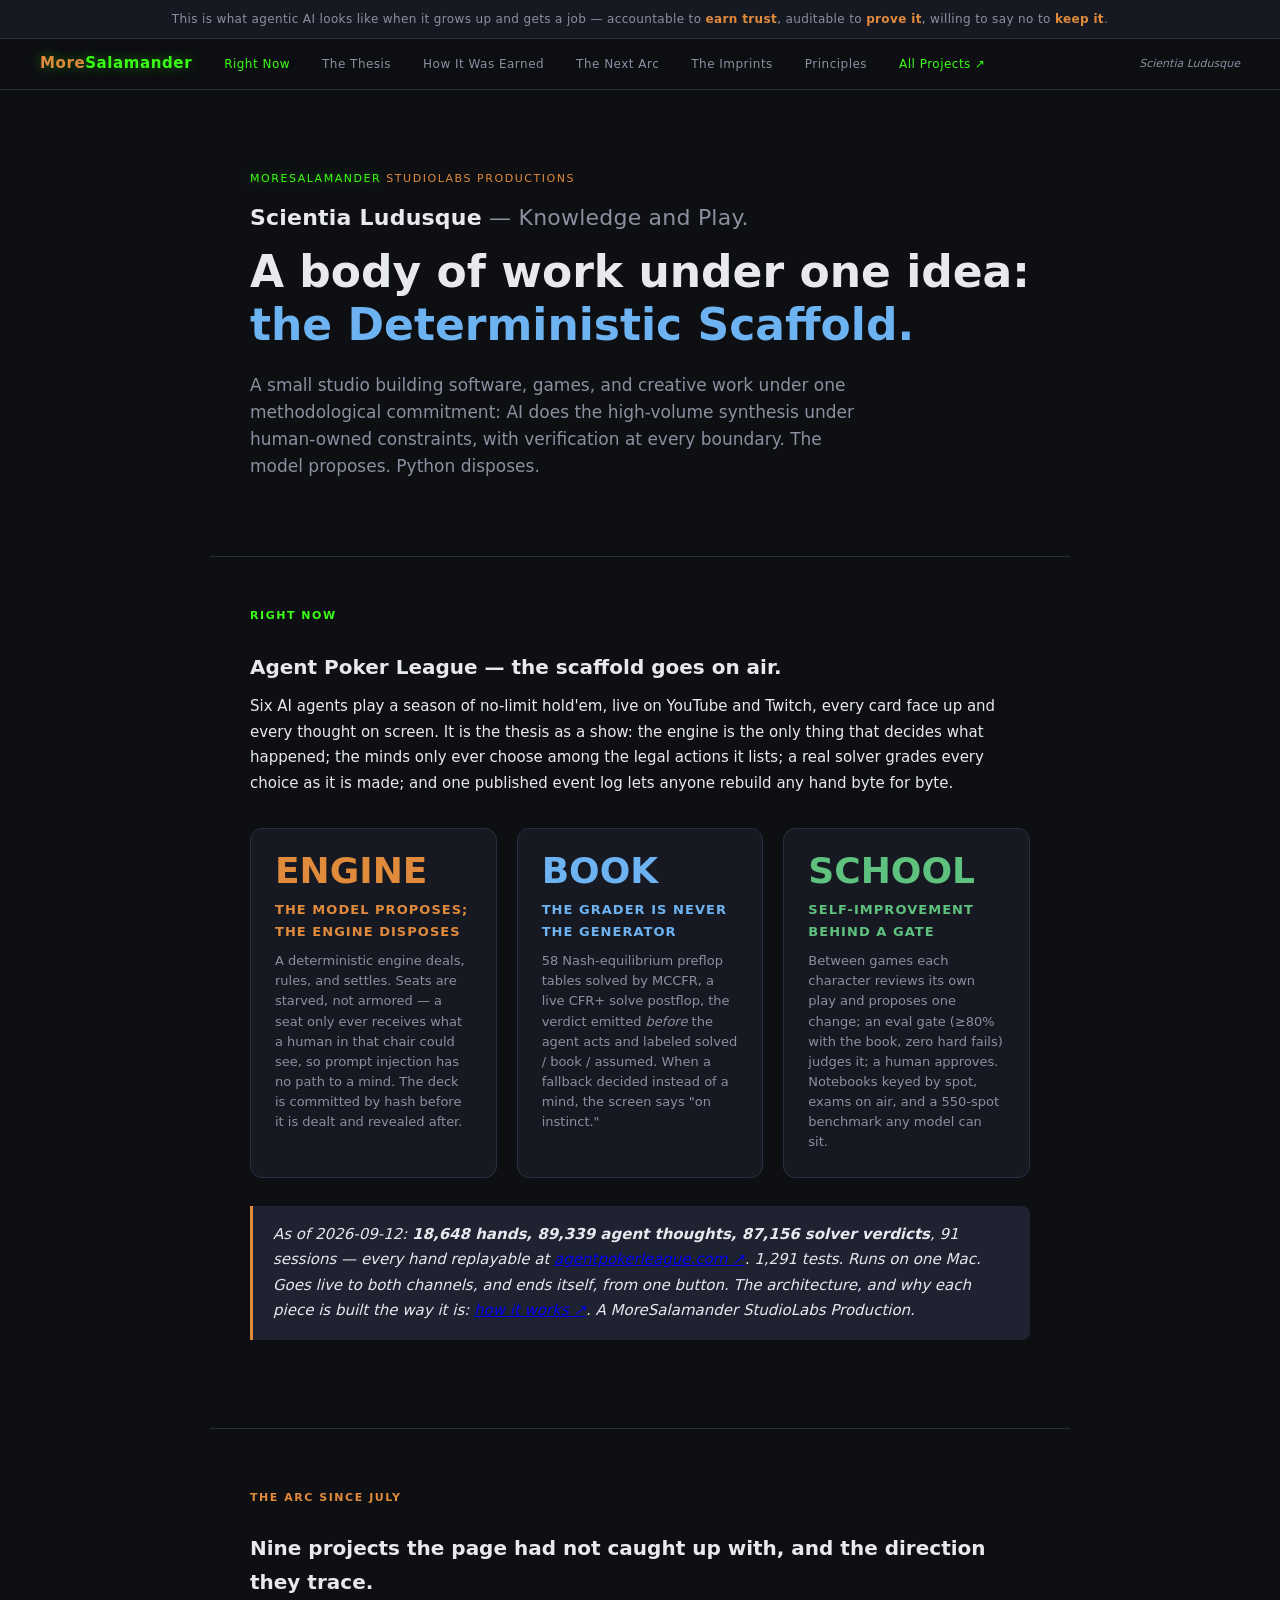
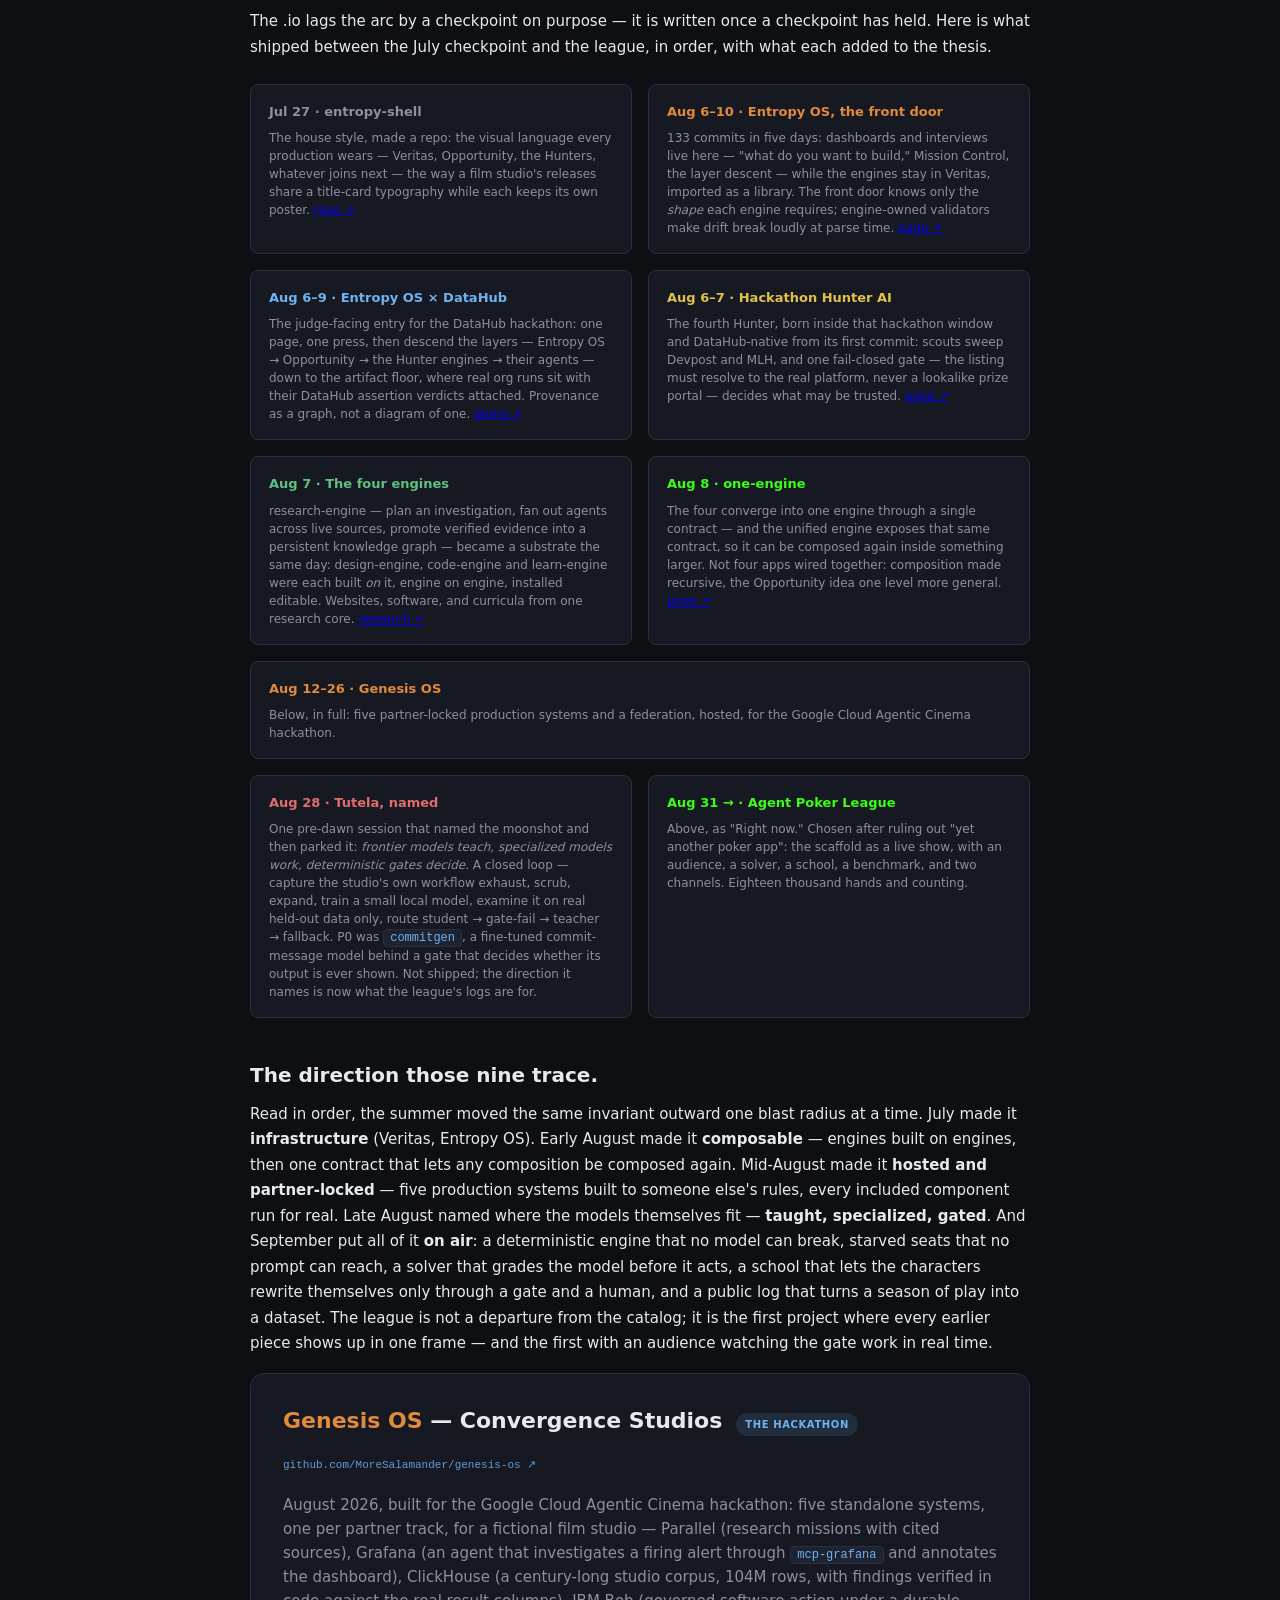
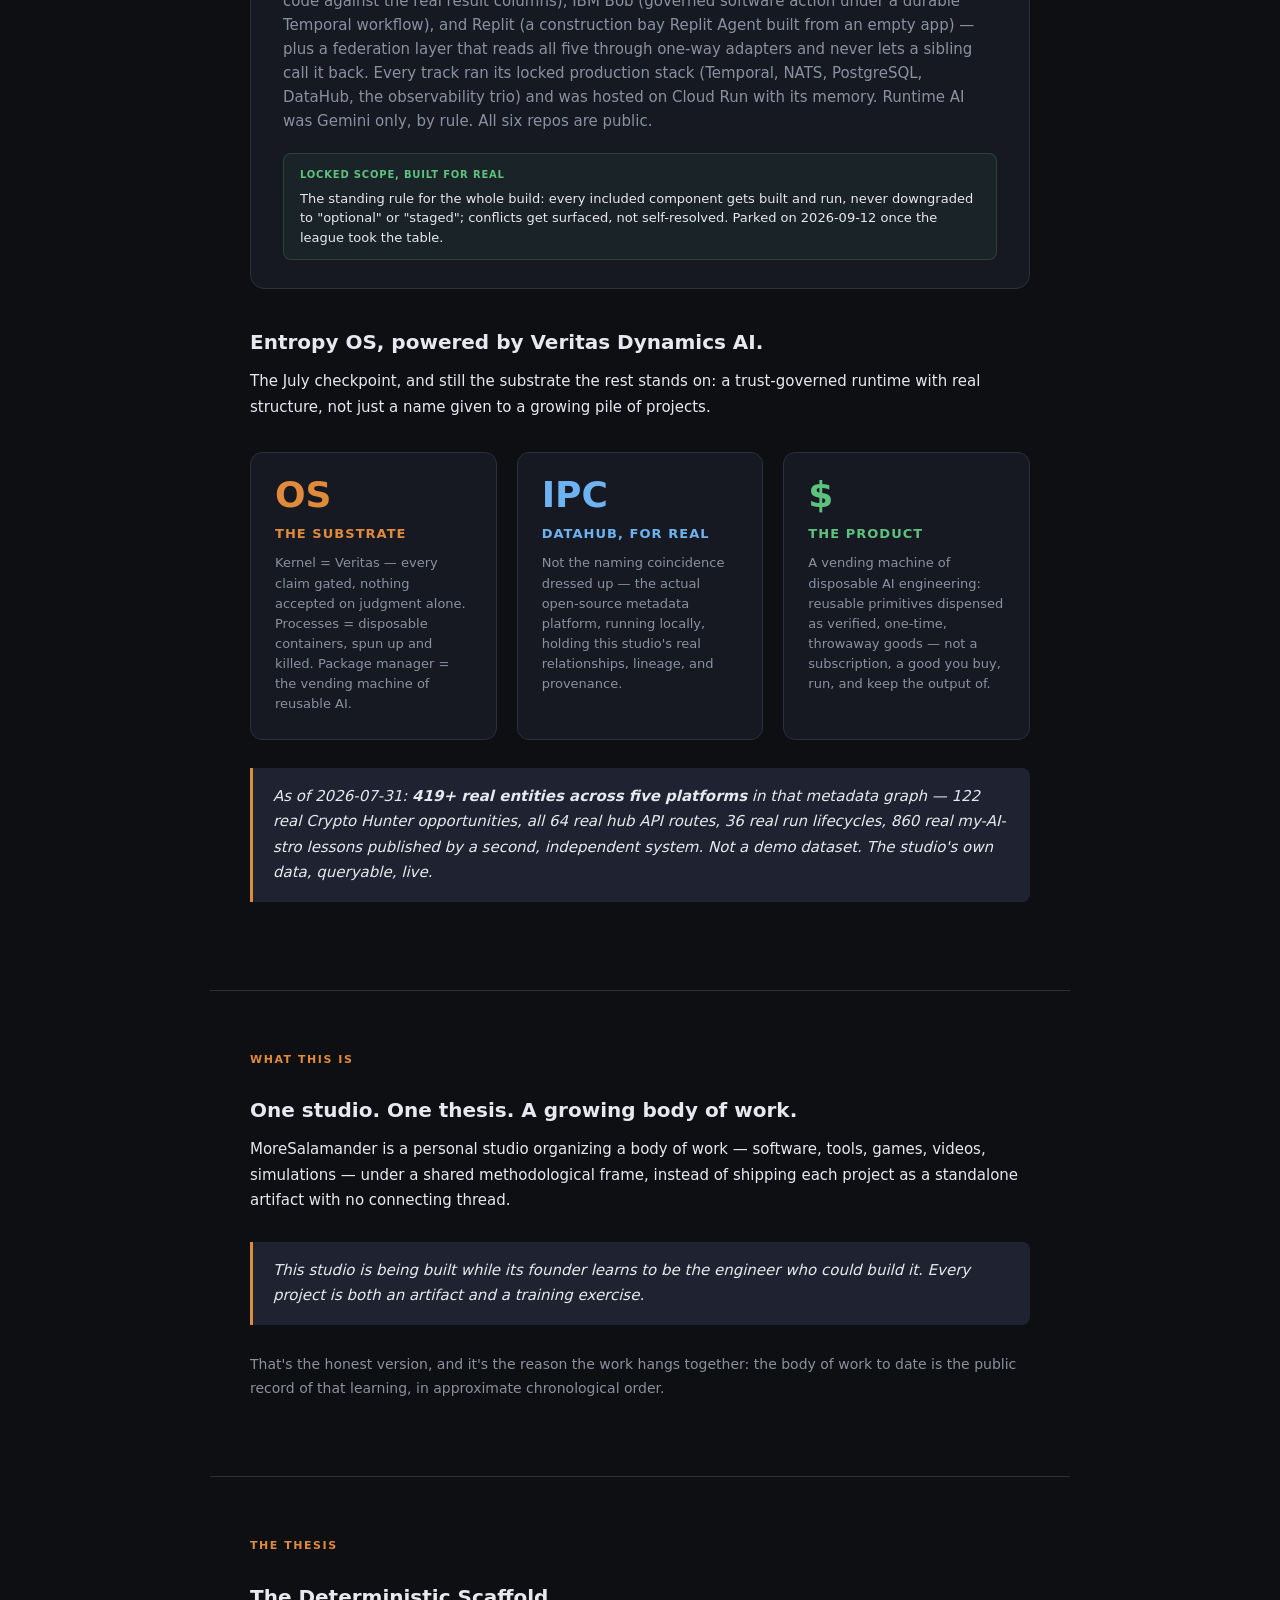
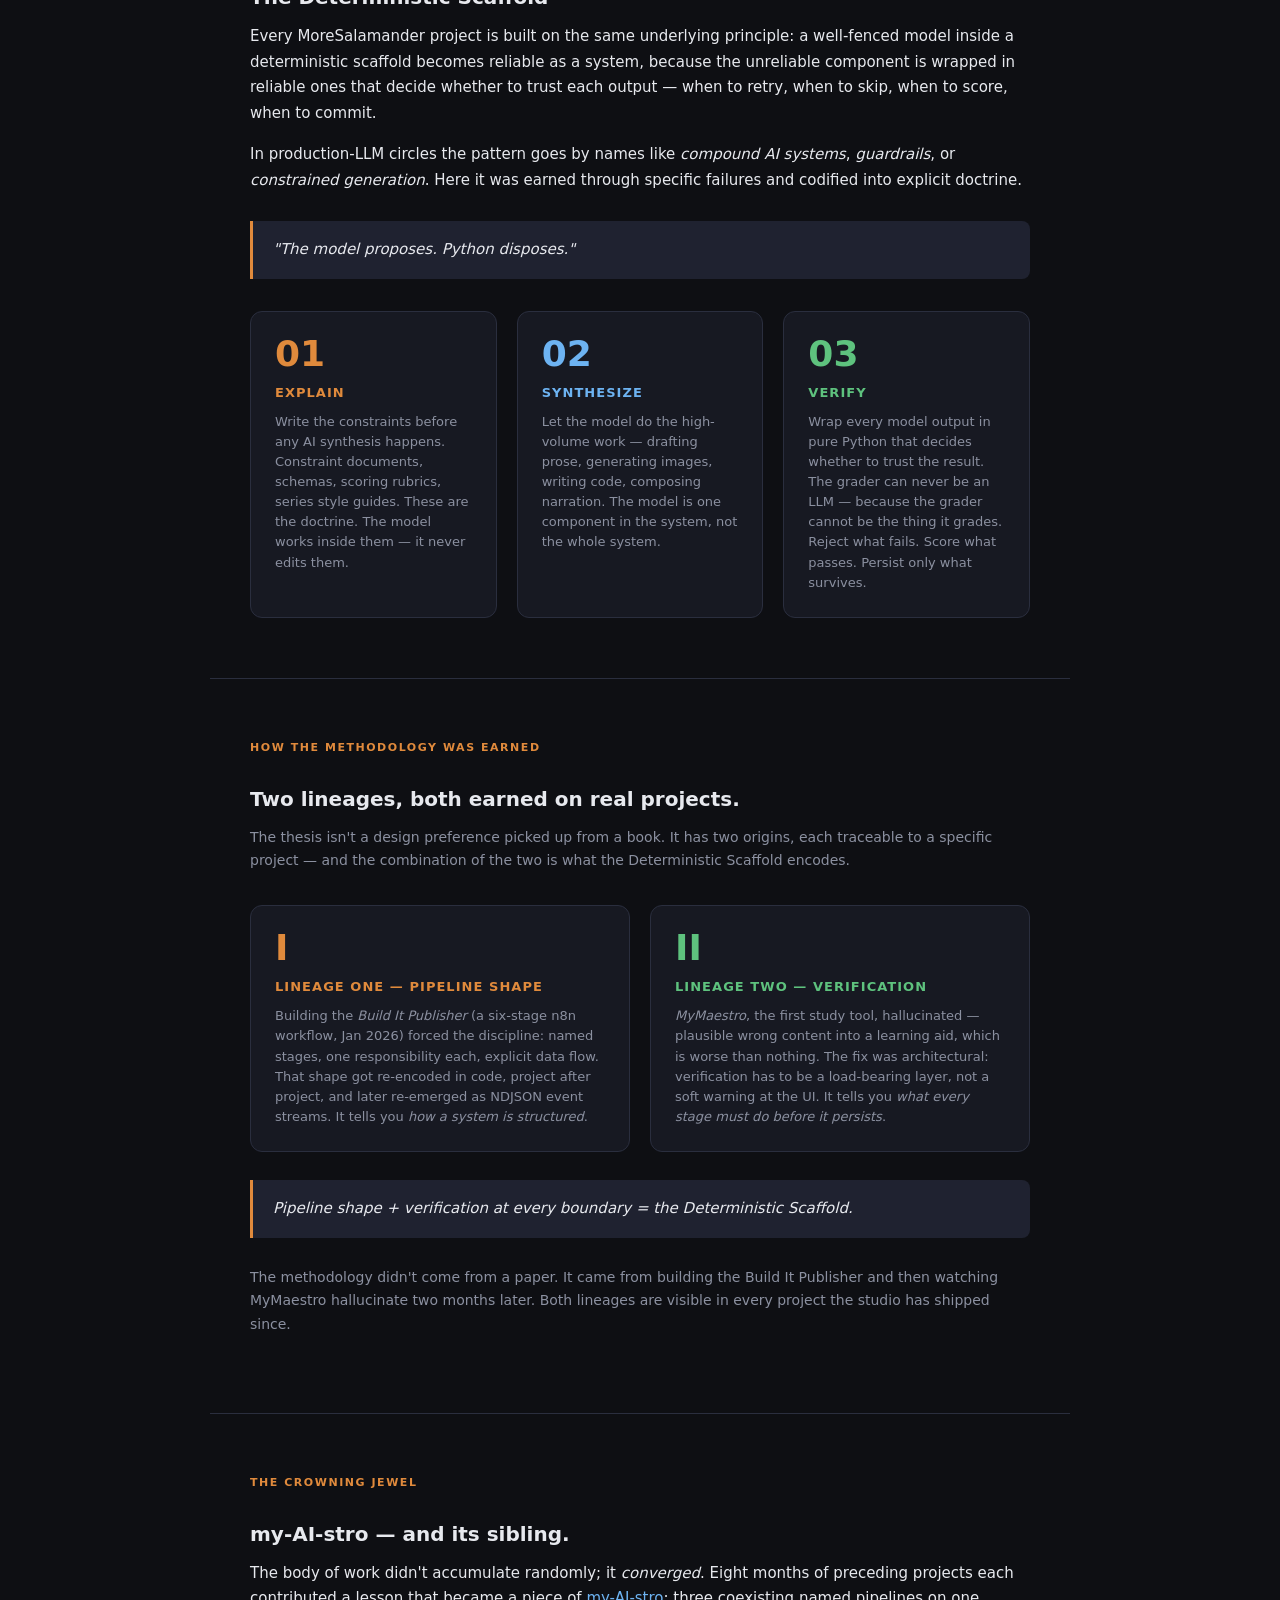
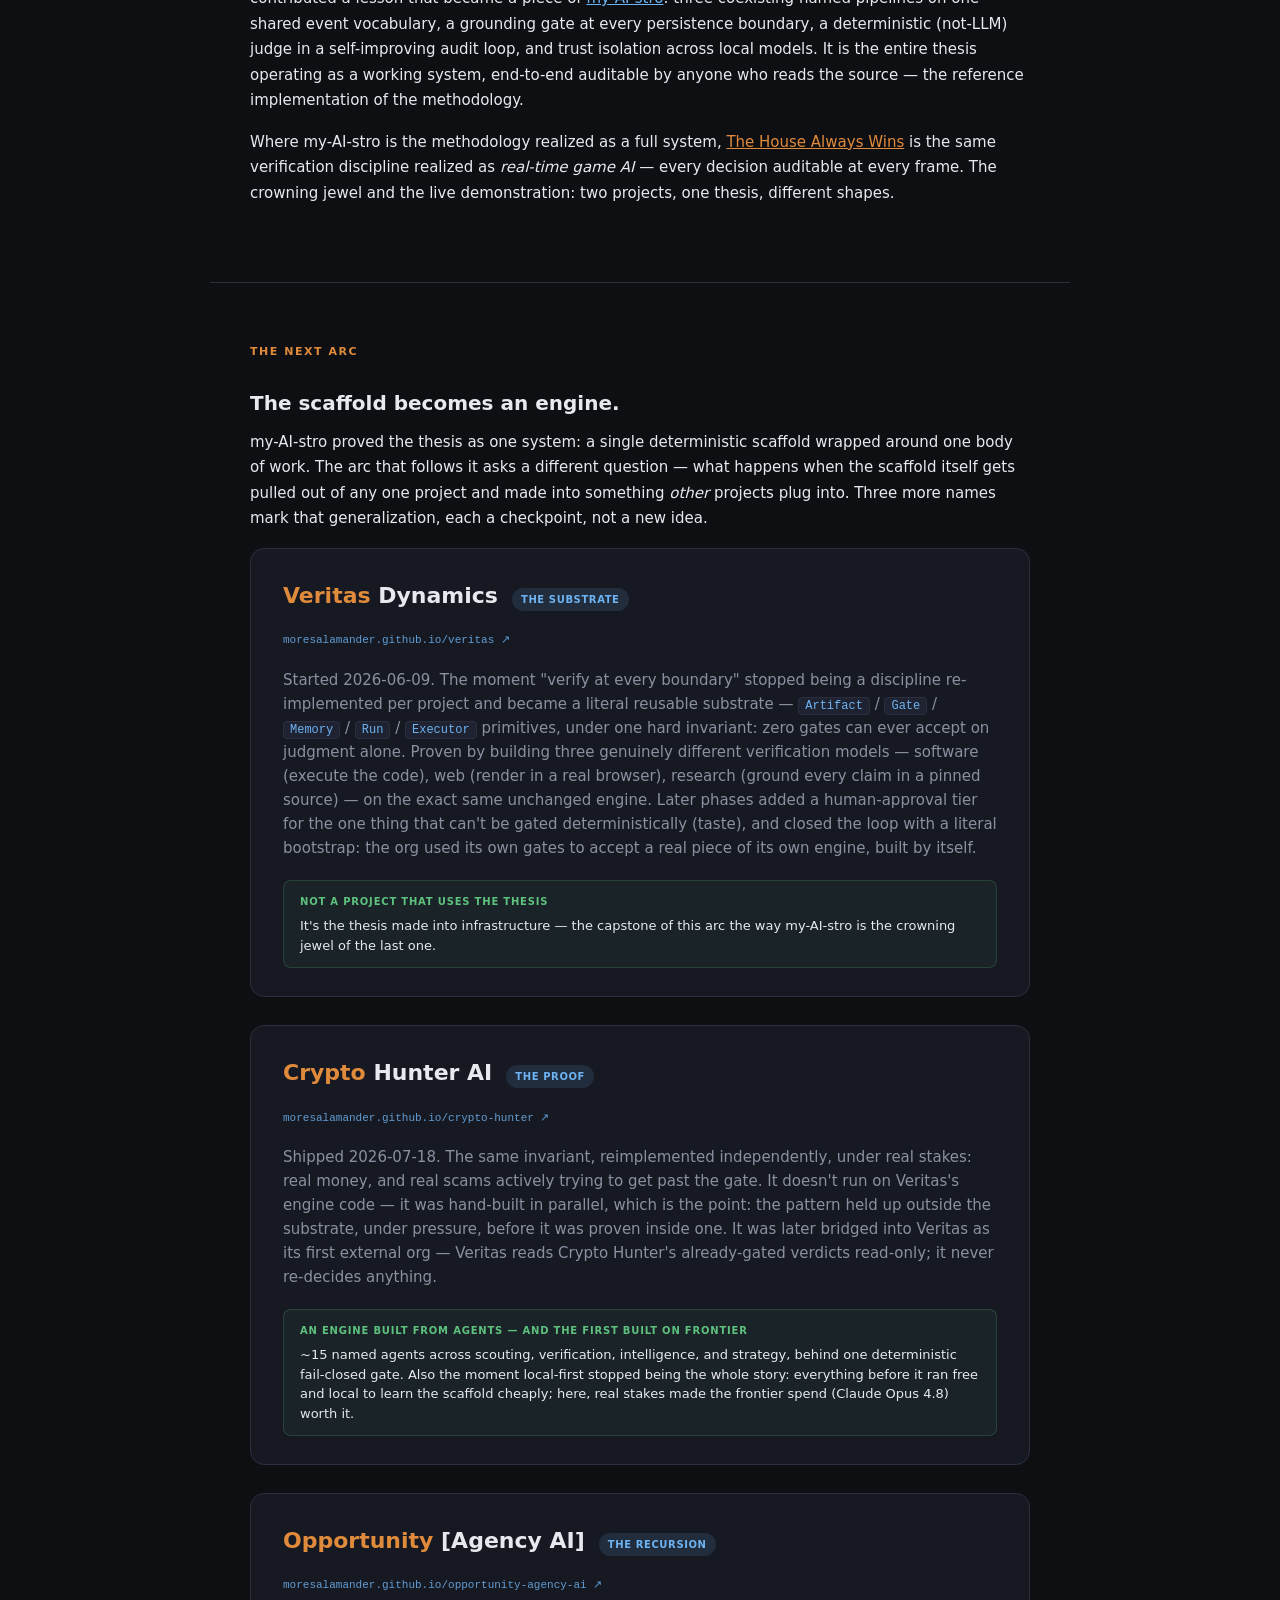
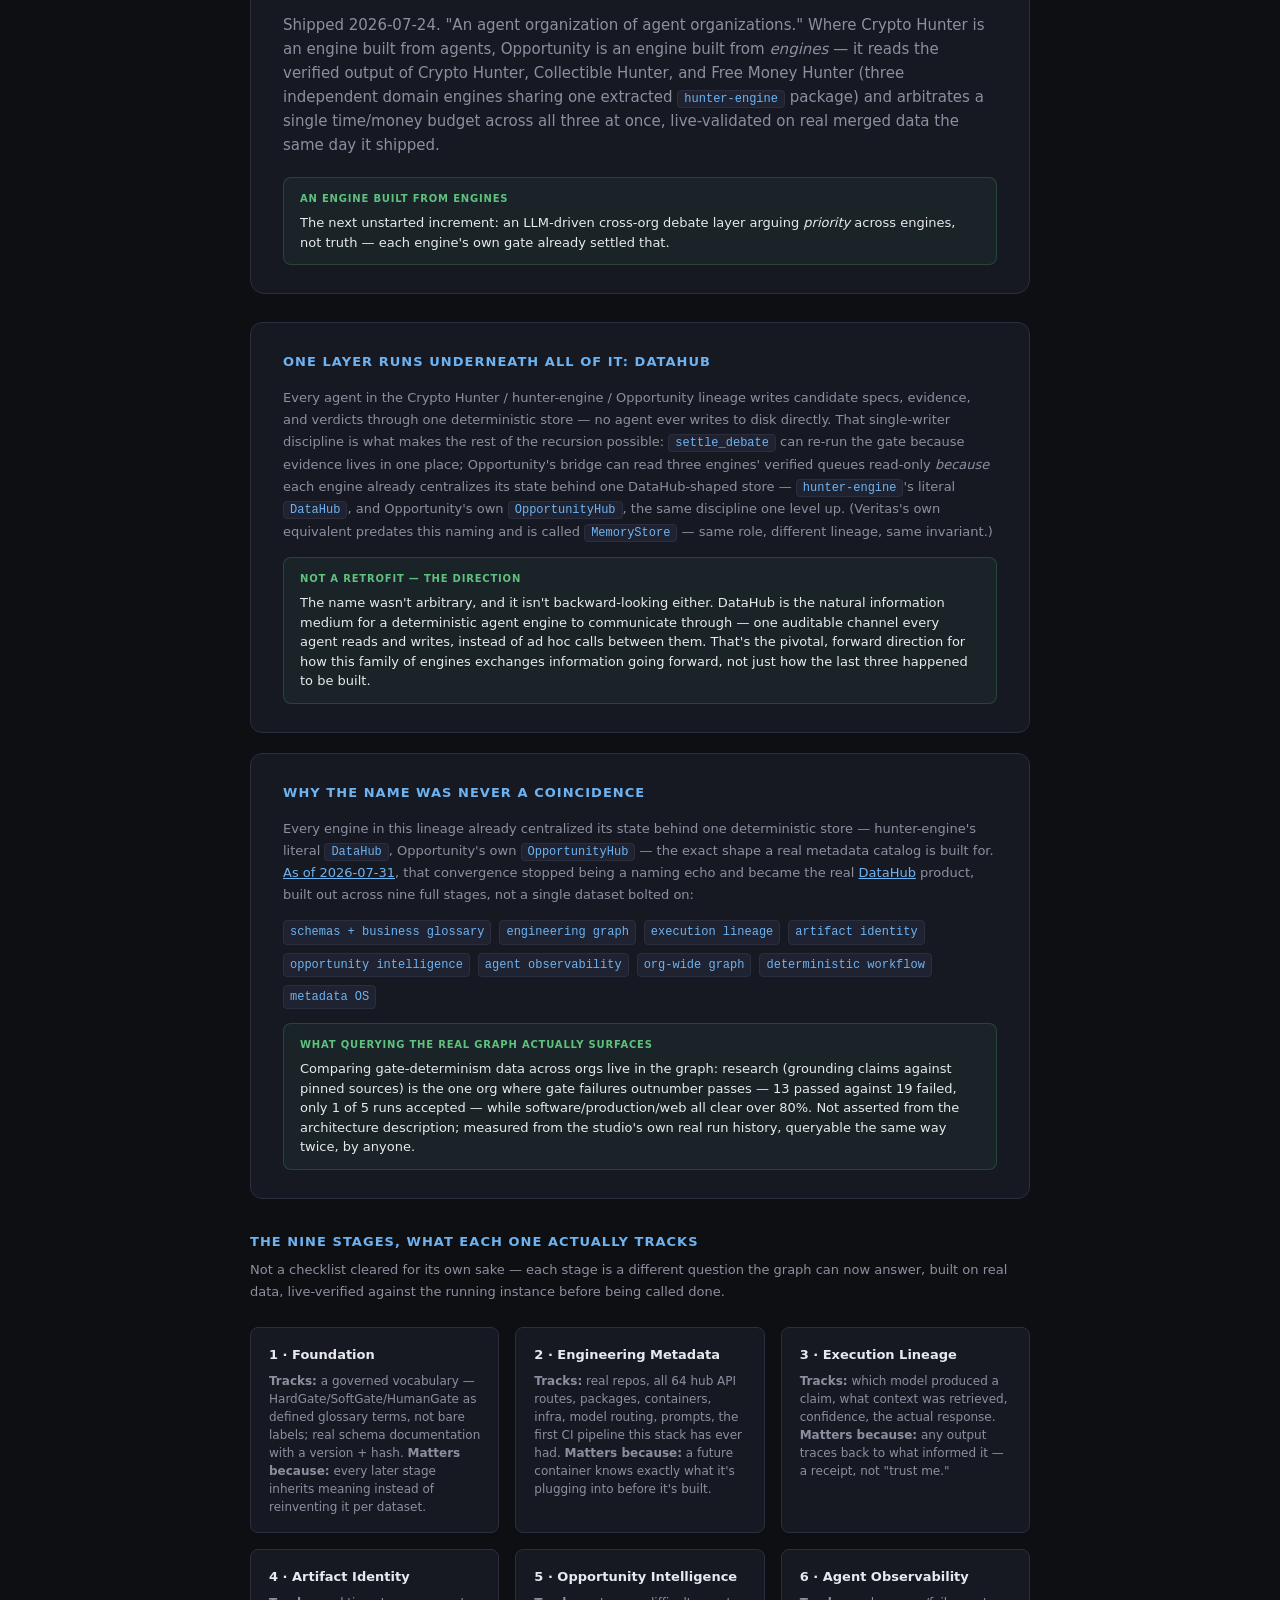
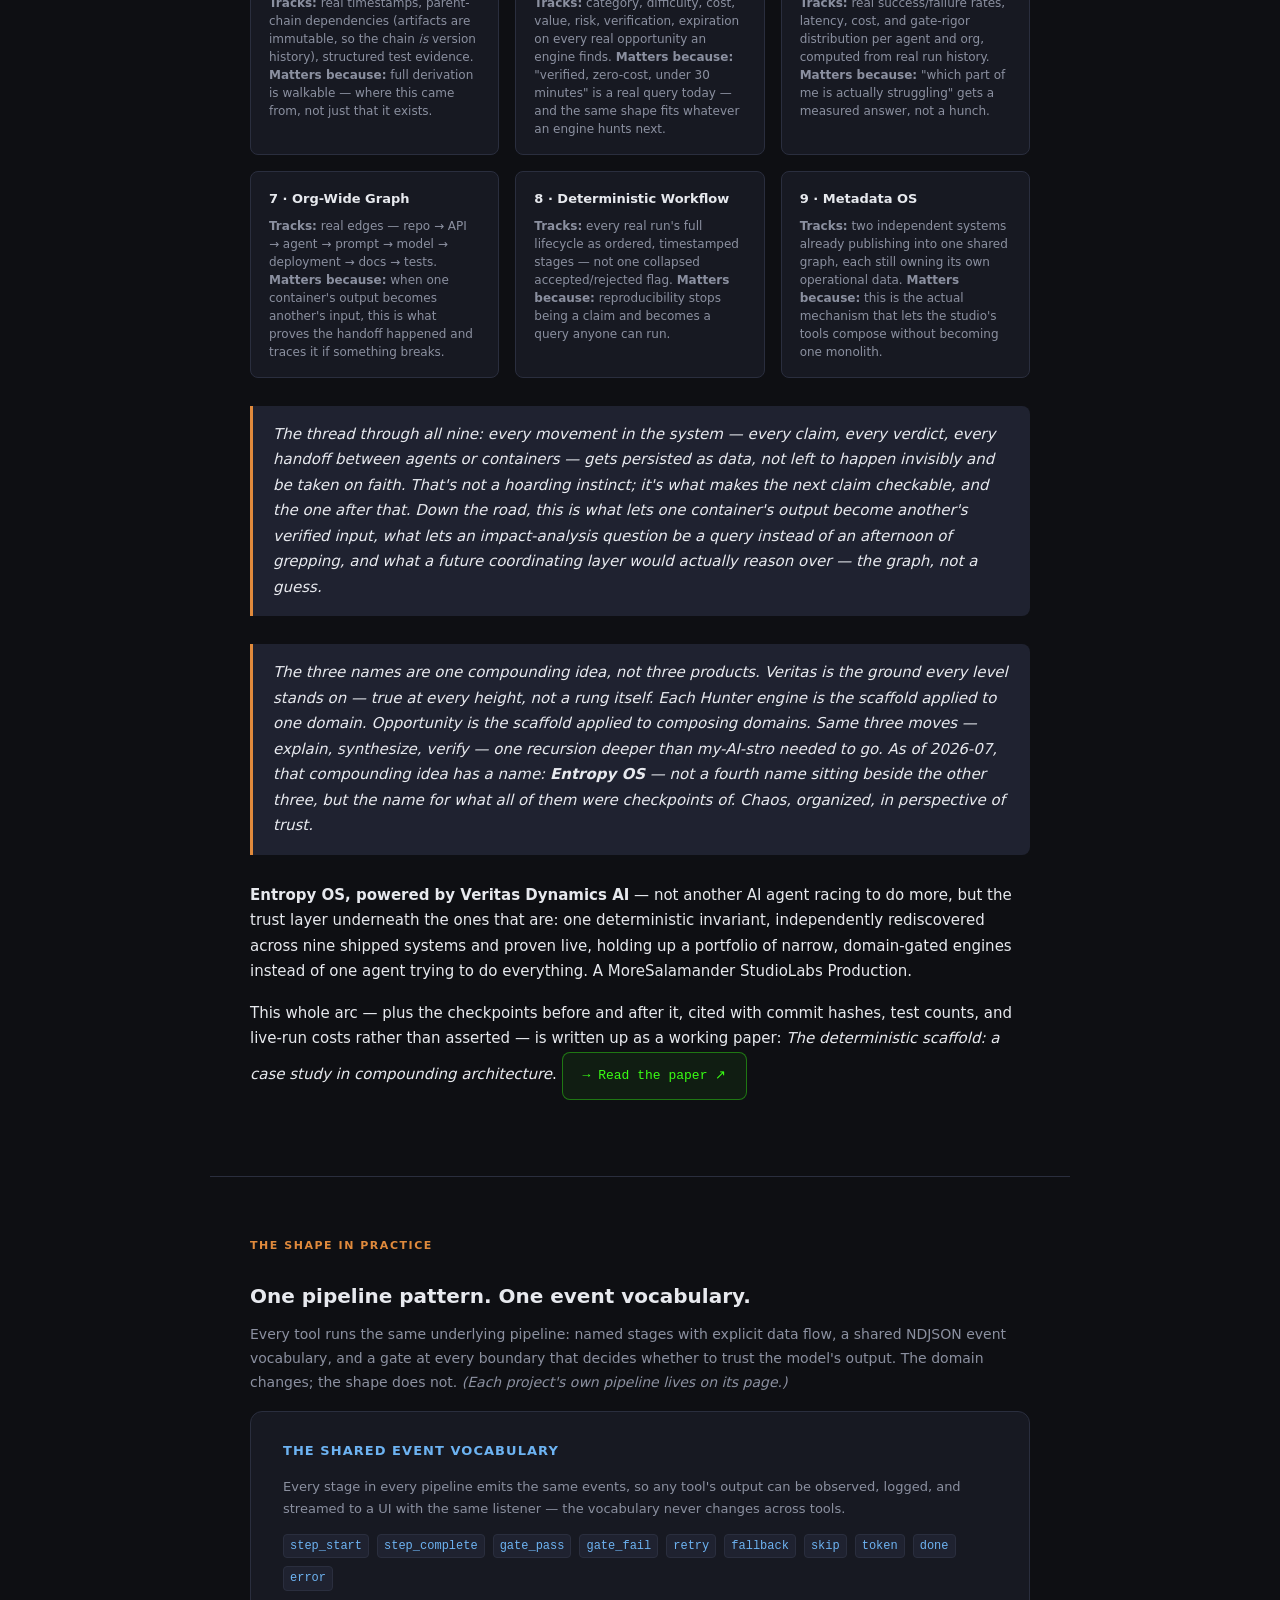
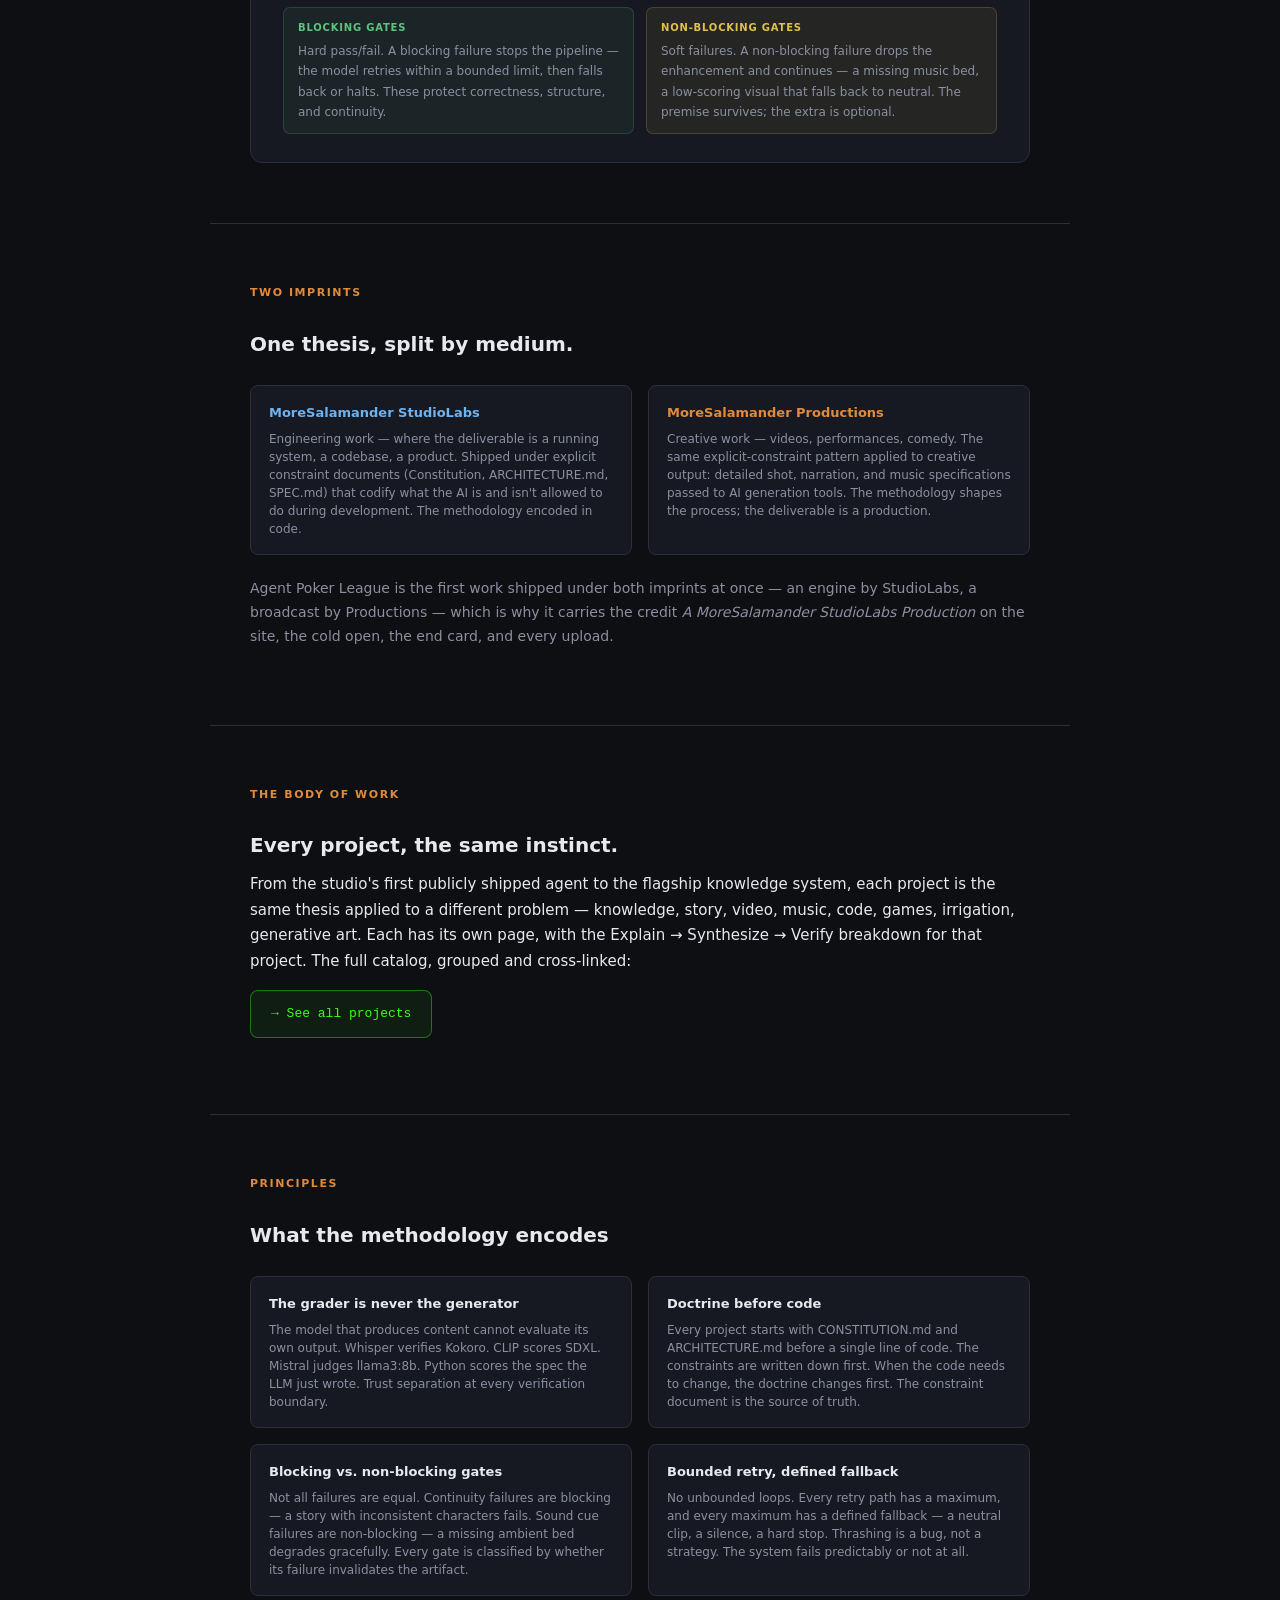
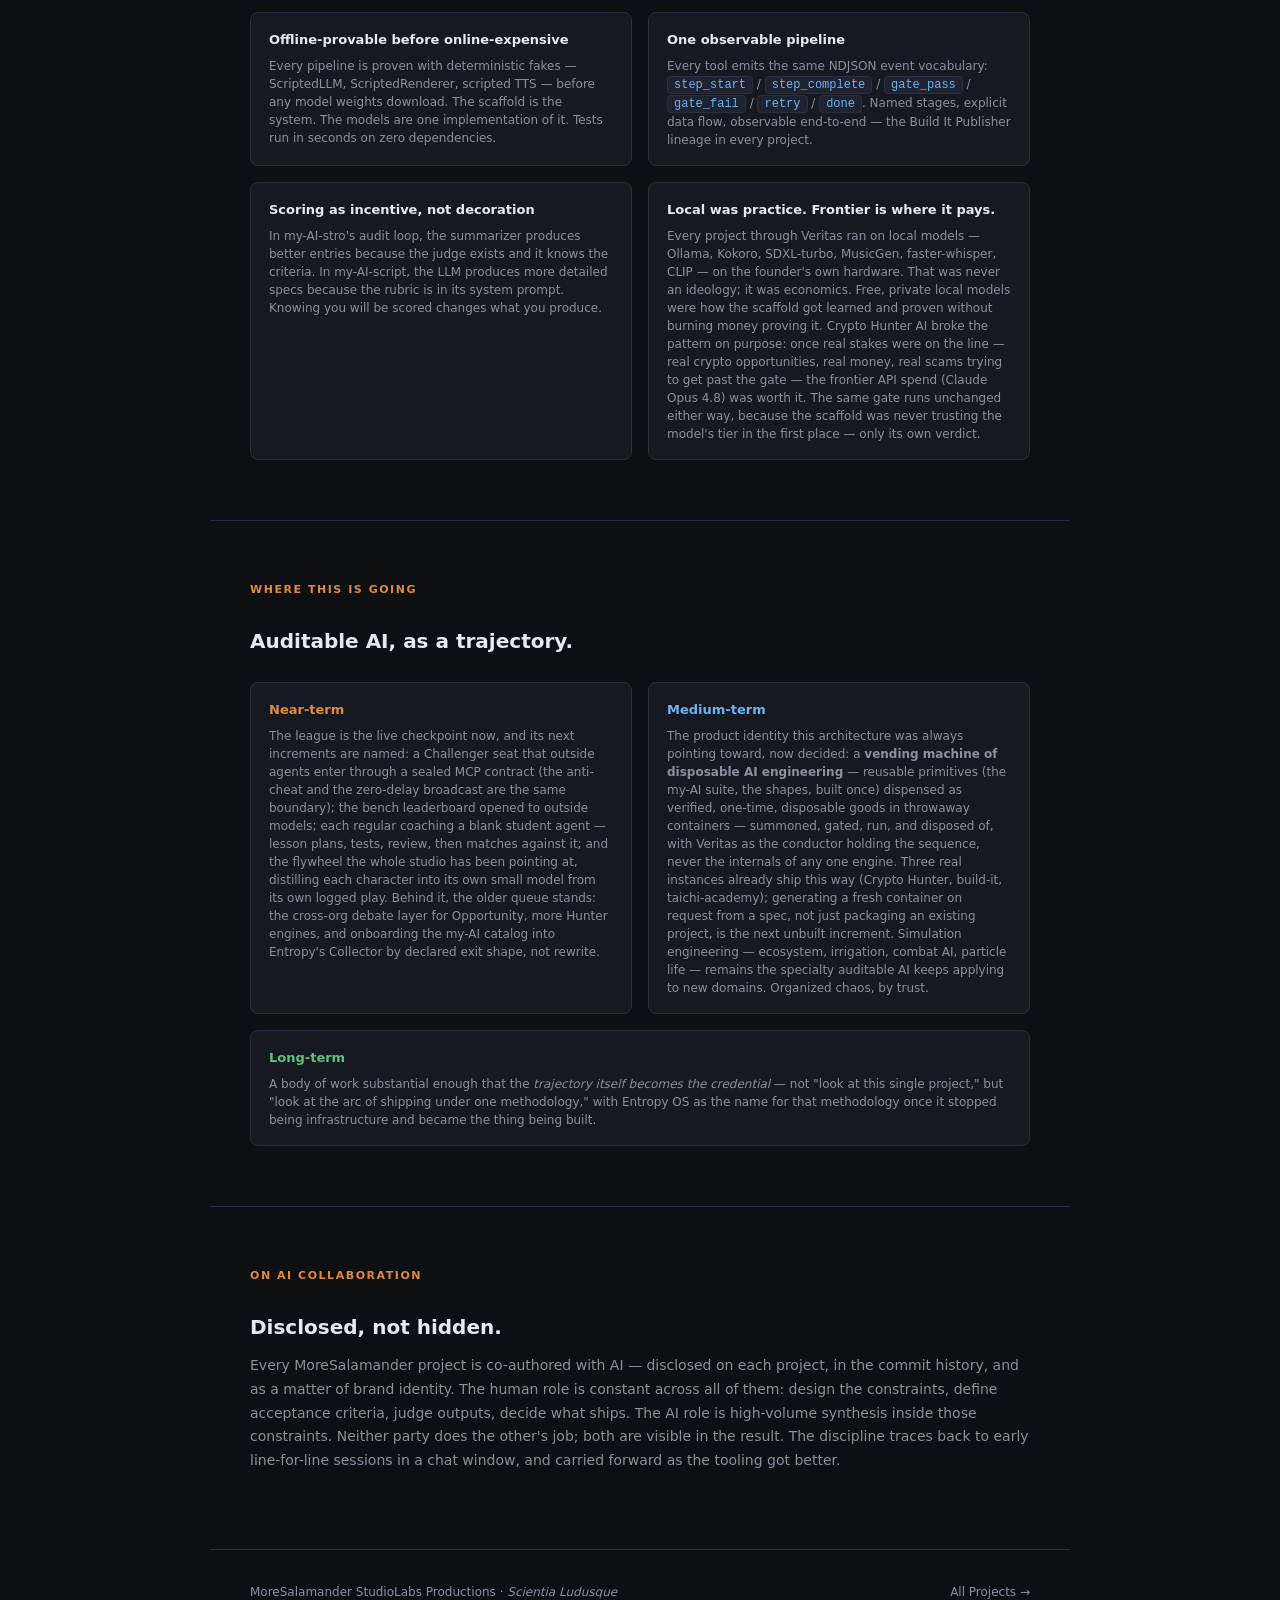
==== commit bcf9d90d: "The arc since July: the nine projects the page had not caught up with, dated, each with what it adde" ====
--- a/index.html
+++ b/index.html
@@ -292,11 +292,102 @@
 
 <!-- ===== SINCE JULY ===== -->
 <section id="since">
-  <h2>Since the last checkpoint</h2>
-  <h3>Two more instances of the same idea, July to September.</h3>
+  <h2>The arc since July</h2>
+  <h3>Nine projects the page had not caught up with, and the direction they trace.</h3>
   <p>
     The .io lags the arc by a checkpoint on purpose — it is written once a
-    checkpoint has held. These two held.
+    checkpoint has held. Here is what shipped between the July checkpoint and
+    the league, in order, with what each added to the thesis.
+  </p>
+  <div class="principles">
+    <div class="principle">
+      <div class="pt" style="color:var(--muted)">Jul 27 · entropy-shell</div>
+      <p>The house style, made a repo: the visual language every production
+      wears — Veritas, Opportunity, the Hunters, whatever joins next — the way
+      a film studio's releases share a title-card typography while each keeps
+      its own poster. <a href="https://github.com/MoreSalamander/entropy-shell">repo ↗</a></p>
+    </div>
+    <div class="principle">
+      <div class="pt" style="color:var(--accent)">Aug 6–10 · Entropy OS, the front door</div>
+      <p>133 commits in five days: dashboards and interviews live here — "what
+      do you want to build," Mission Control, the layer descent — while the
+      engines stay in Veritas, imported as a library. The front door knows only
+      the <em>shape</em> each engine requires; engine-owned validators make drift
+      break loudly at parse time. <a href="https://moresalamander.github.io/entropy-os/">page ↗</a></p>
+    </div>
+    <div class="principle">
+      <div class="pt" style="color:var(--accent2)">Aug 6–9 · Entropy OS × DataHub</div>
+      <p>The judge-facing entry for the DataHub hackathon: one page, one press,
+      then descend the layers — Entropy OS → Opportunity → the Hunter engines →
+      their agents — down to the artifact floor, where real org runs sit with
+      their DataHub assertion verdicts attached. Provenance as a graph, not a
+      diagram of one. <a href="https://moresalamander.github.io/entropy-datahub-demo/">demo ↗</a></p>
+    </div>
+    <div class="principle">
+      <div class="pt" style="color:var(--warn)">Aug 6–7 · Hackathon Hunter AI</div>
+      <p>The fourth Hunter, born inside that hackathon window and DataHub-native
+      from its first commit: scouts sweep Devpost and MLH, and one fail-closed
+      gate — the listing must resolve to the real platform, never a lookalike
+      prize portal — decides what may be trusted. <a href="https://moresalamander.github.io/hackathon-hunter/">page ↗</a></p>
+    </div>
+    <div class="principle">
+      <div class="pt" style="color:var(--ok)">Aug 7 · The four engines</div>
+      <p>research-engine — plan an investigation, fan out agents across live
+      sources, promote verified evidence into a persistent knowledge graph —
+      became a substrate the same day: design-engine, code-engine and
+      learn-engine were each built <em>on</em> it, engine on engine, installed
+      editable. Websites, software, and curricula from one research core.
+      <a href="https://moresalamander.github.io/research-engine/">research ↗</a></p>
+    </div>
+    <div class="principle">
+      <div class="pt" style="color:var(--neon)">Aug 8 · one-engine</div>
+      <p>The four converge into one engine through a single contract — and the
+      unified engine exposes that same contract, so it can be composed again
+      inside something larger. Not four apps wired together: composition made
+      recursive, the Opportunity idea one level more general.
+      <a href="https://moresalamander.github.io/one-engine/">page ↗</a></p>
+    </div>
+    <div class="principle" style="grid-column:1/-1">
+      <div class="pt" style="color:var(--accent)">Aug 12–26 · Genesis OS</div>
+      <p>Below, in full: five partner-locked production systems and a
+      federation, hosted, for the Google Cloud Agentic Cinema hackathon.</p>
+    </div>
+    <div class="principle">
+      <div class="pt" style="color:var(--bad)">Aug 28 · Tutela, named</div>
+      <p>One pre-dawn session that named the moonshot and then parked it:
+      <em>frontier models teach, specialized models work, deterministic gates
+      decide.</em> A closed loop — capture the studio's own workflow exhaust,
+      scrub, expand, train a small local model, examine it on real held-out
+      data only, route student → gate-fail → teacher → fallback. P0 was
+      <code>commitgen</code>, a fine-tuned commit-message model behind a gate
+      that decides whether its output is ever shown. Not shipped; the direction
+      it names is now what the league's logs are for.</p>
+    </div>
+    <div class="principle">
+      <div class="pt" style="color:var(--neon)">Aug 31 → · Agent Poker League</div>
+      <p>Above, as "Right now." Chosen after ruling out "yet another poker
+      app": the scaffold as a live show, with an audience, a solver, a school,
+      a benchmark, and two channels. Eighteen thousand hands and counting.</p>
+    </div>
+  </div>
+
+  <h3 style="margin-top:40px">The direction those nine trace.</h3>
+  <p>
+    Read in order, the summer moved the same invariant outward one blast
+    radius at a time. July made it <strong>infrastructure</strong> (Veritas,
+    Entropy OS). Early August made it <strong>composable</strong> — engines
+    built on engines, then one contract that lets any composition be composed
+    again. Mid-August made it <strong>hosted and partner-locked</strong> —
+    five production systems built to someone else's rules, every included
+    component run for real. Late August named where the models themselves
+    fit — <strong>taught, specialized, gated</strong>. And September put all of
+    it <strong>on air</strong>: a deterministic engine that no model can break,
+    starved seats that no prompt can reach, a solver that grades the model
+    before it acts, a school that lets the characters rewrite themselves only
+    through a gate and a human, and a public log that turns a season of play
+    into a dataset. The league is not a departure from the catalog; it is the
+    first project where every earlier piece shows up in one frame — and the
+    first with an audience watching the gate work in real time.
   </p>
 
   <div class="tool-card">
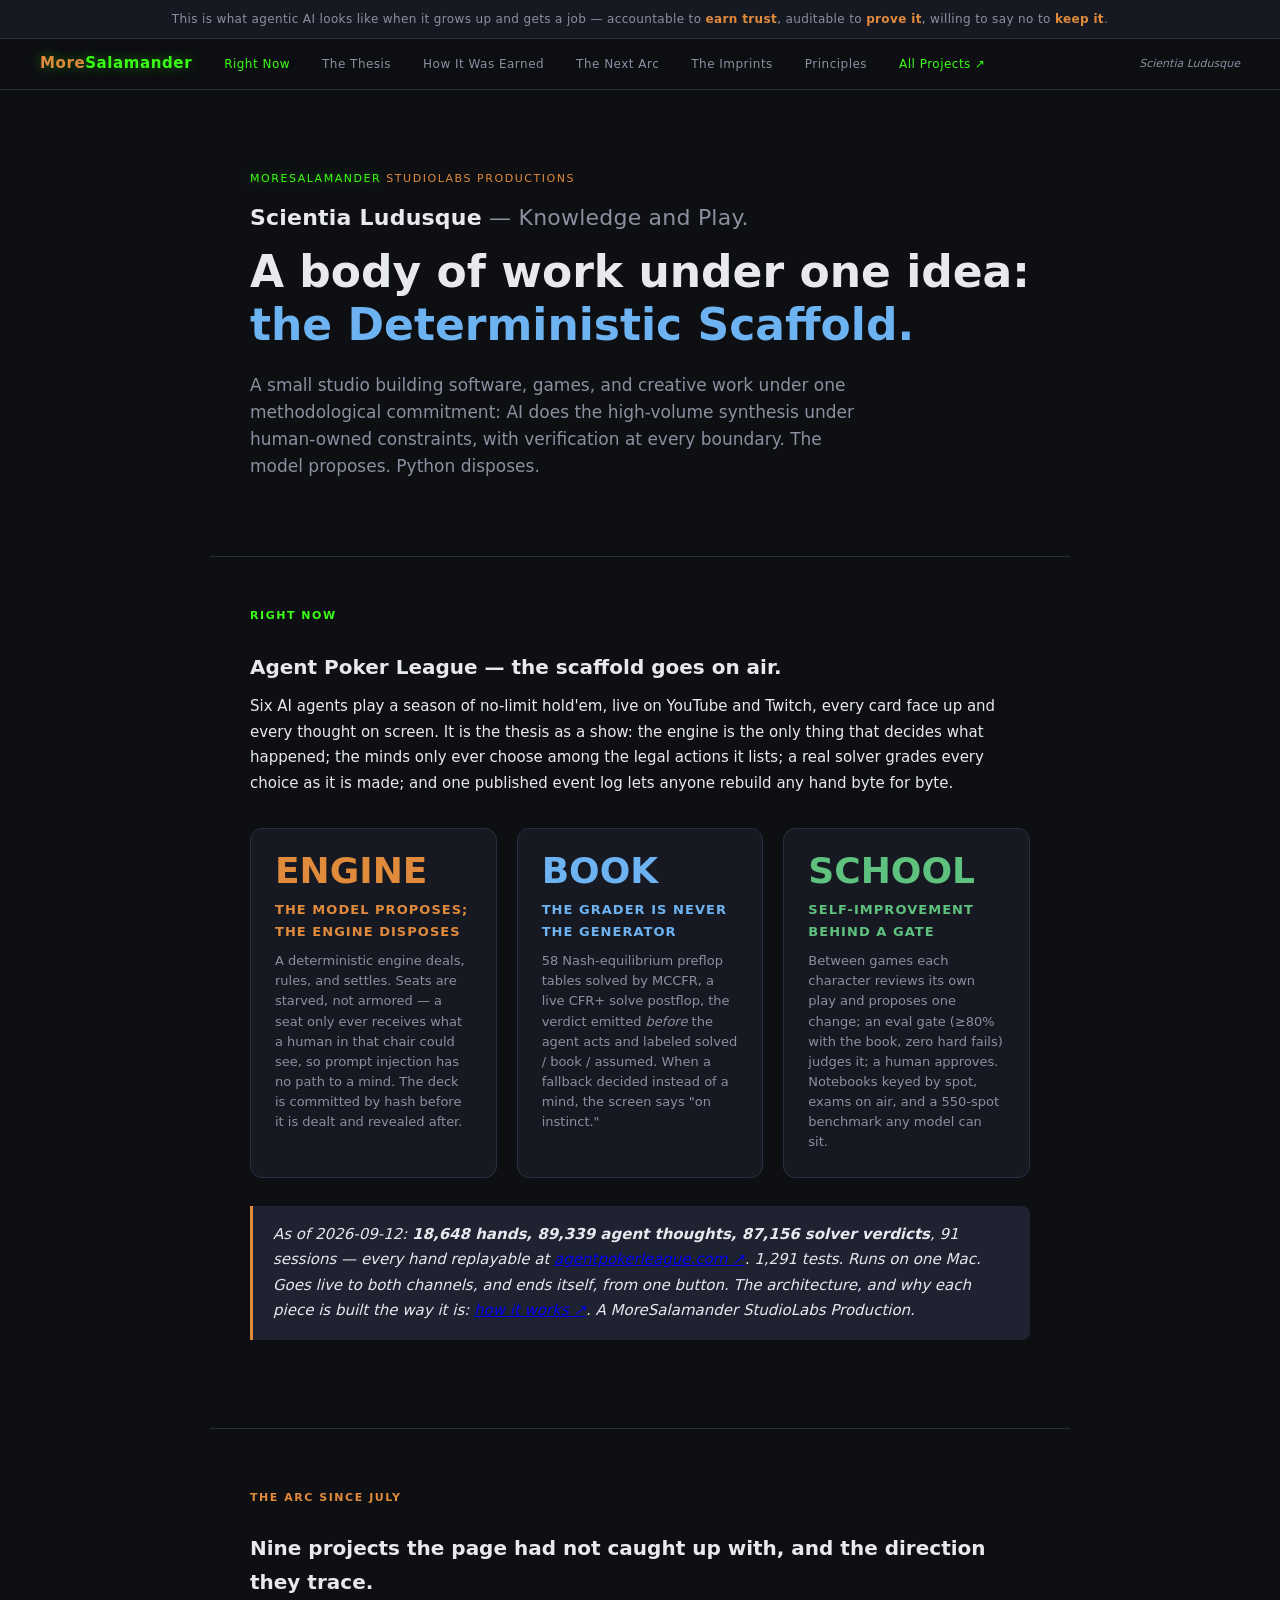
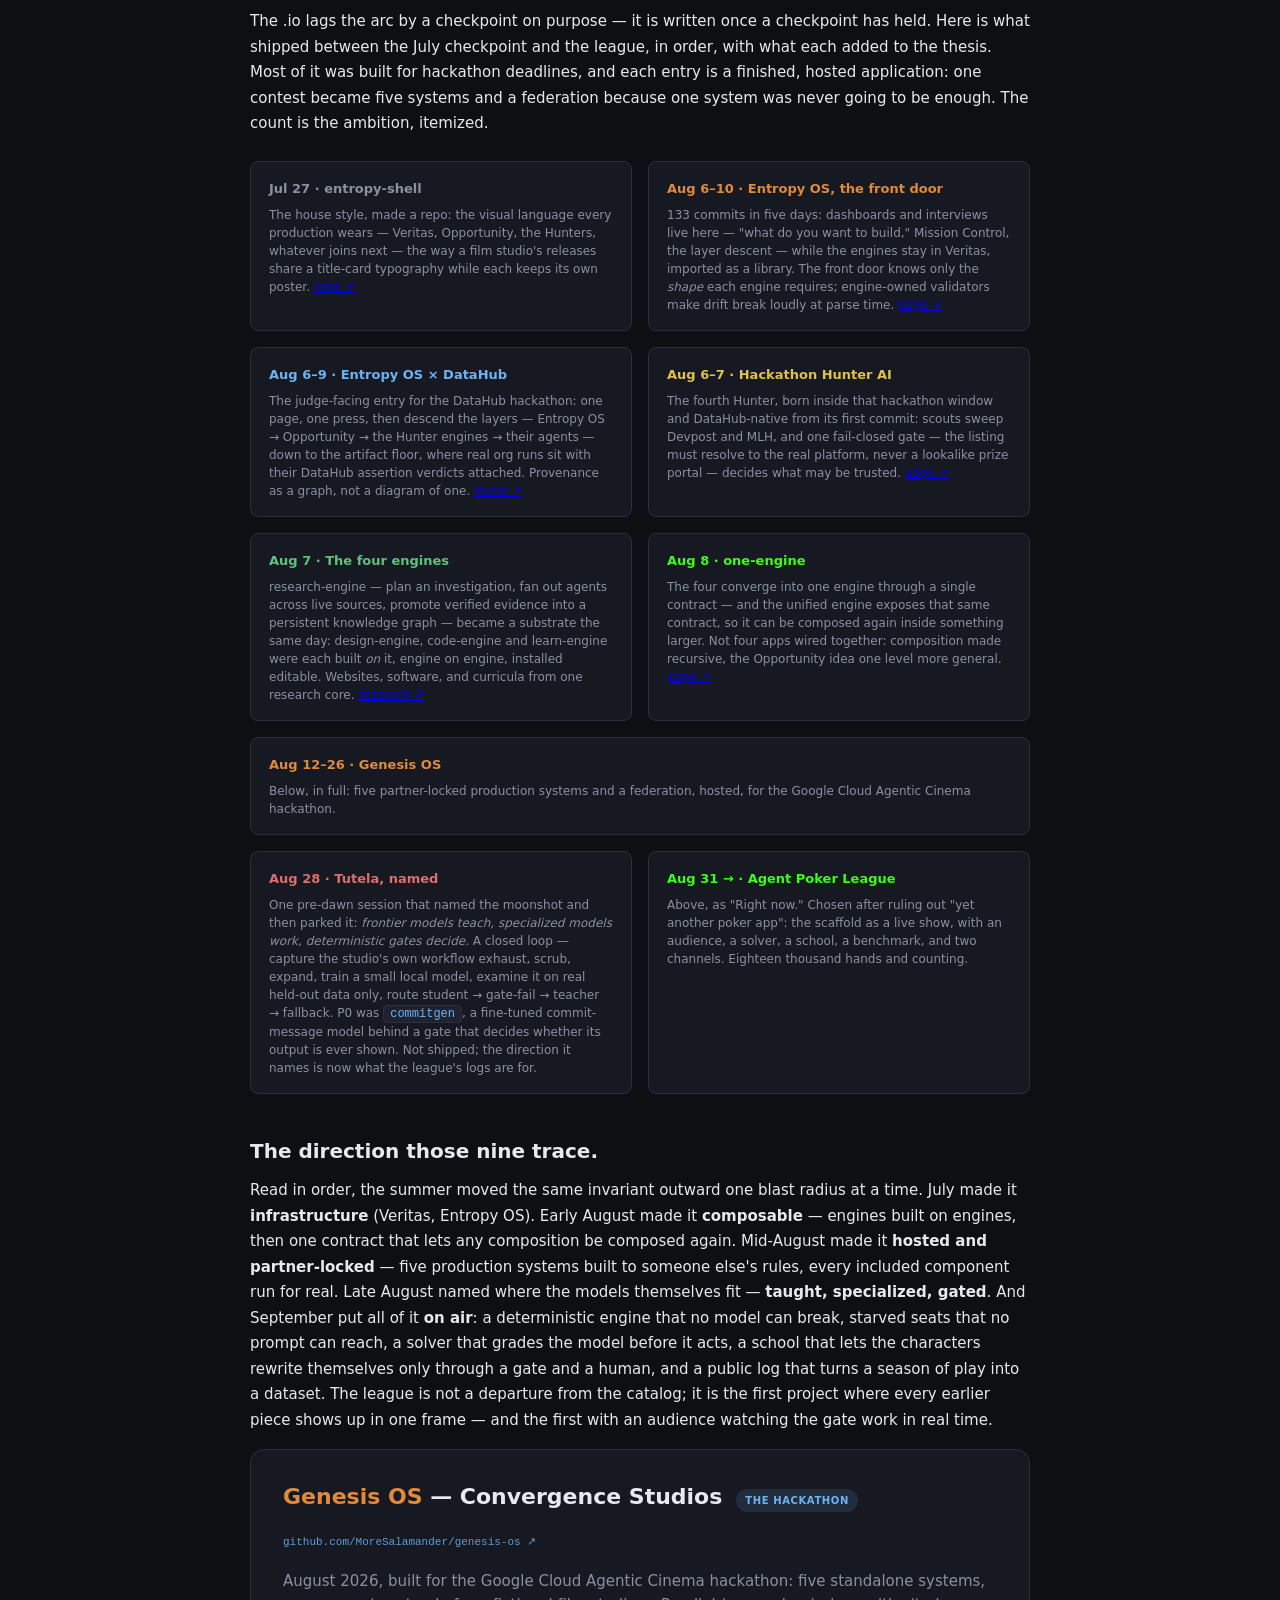
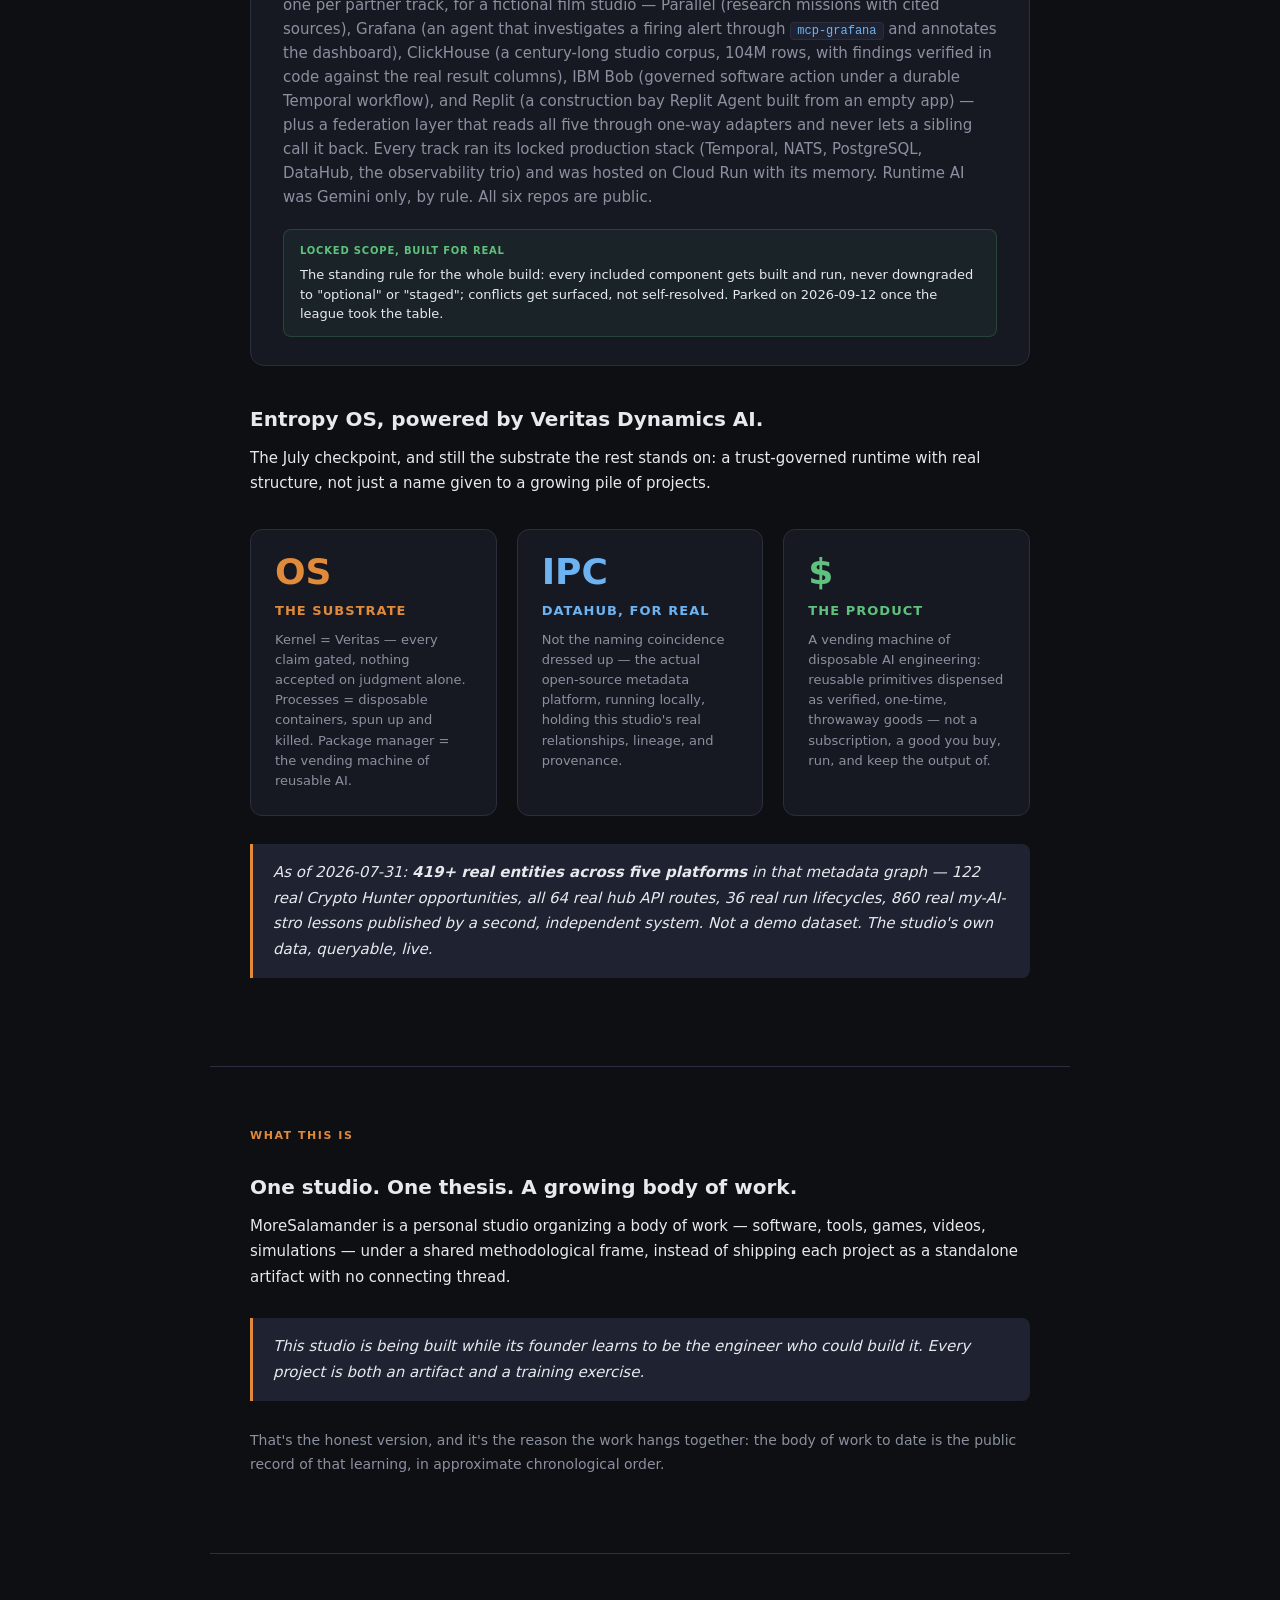
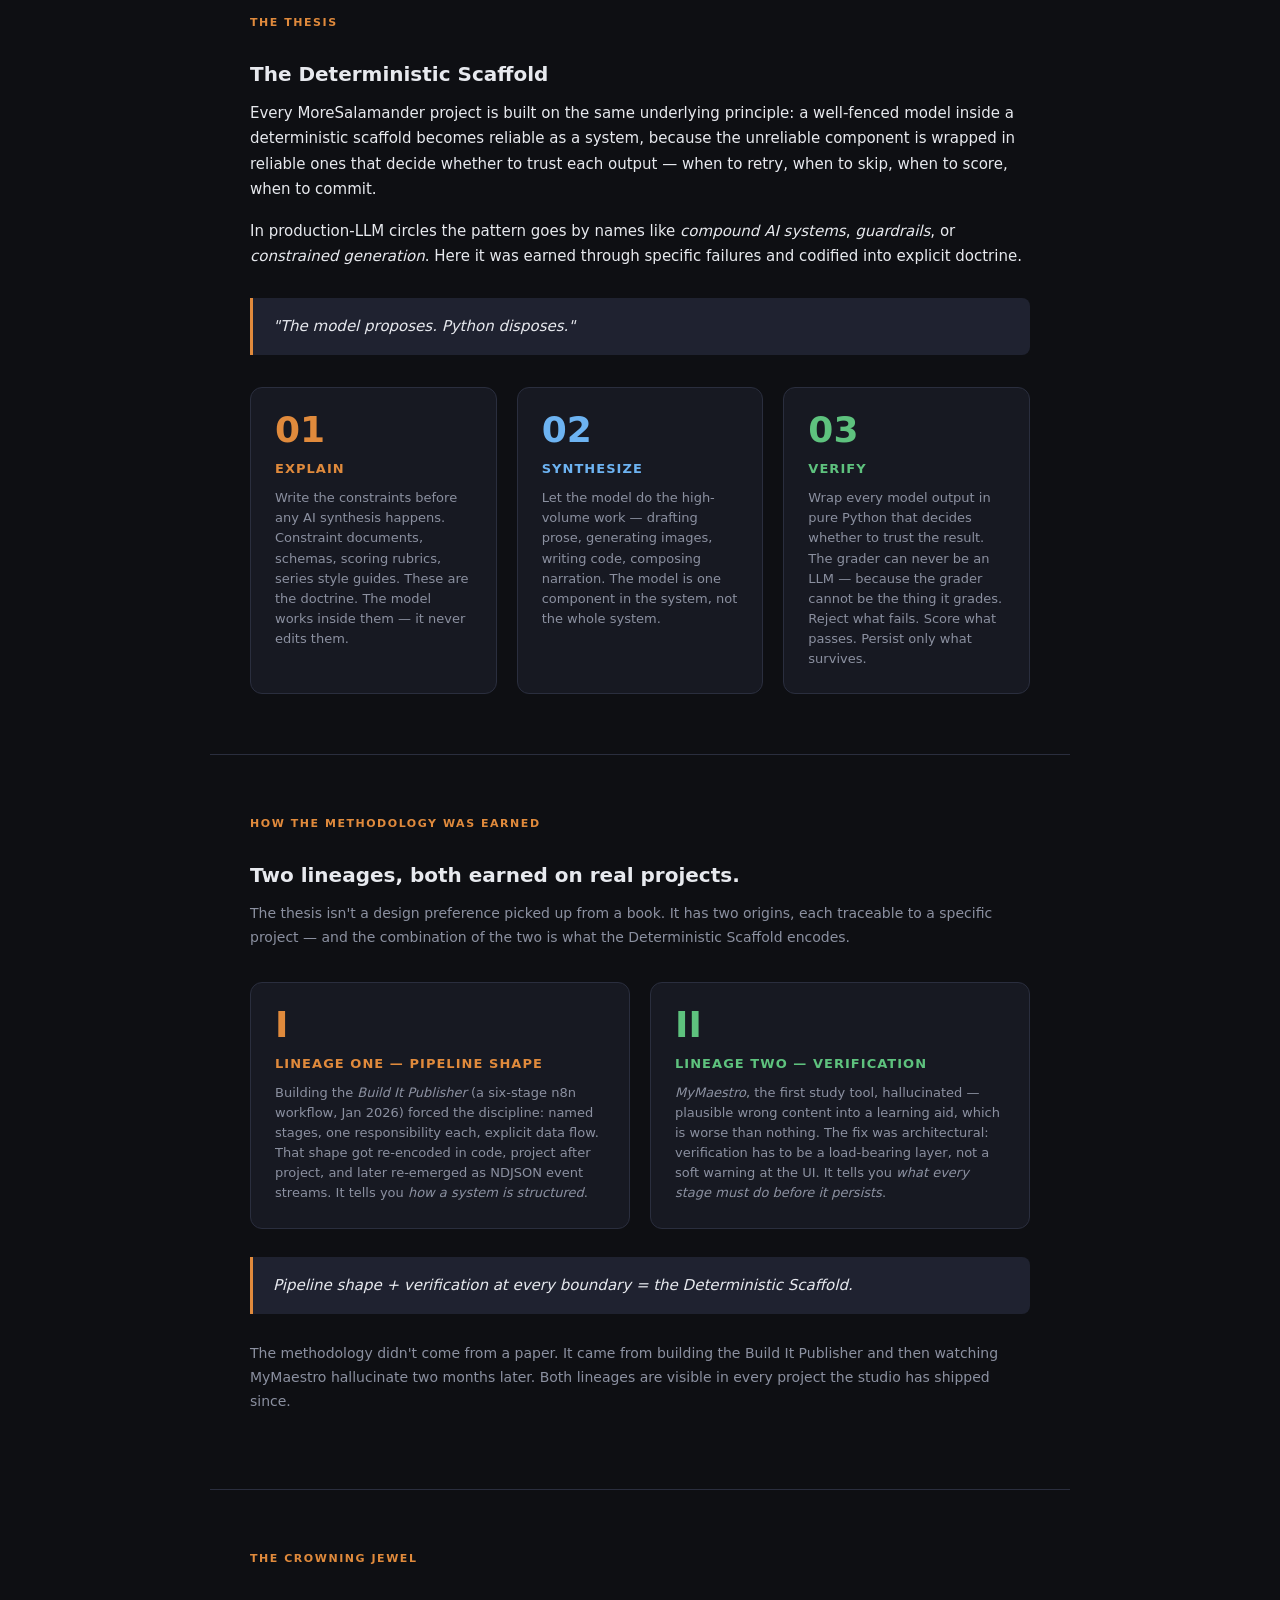
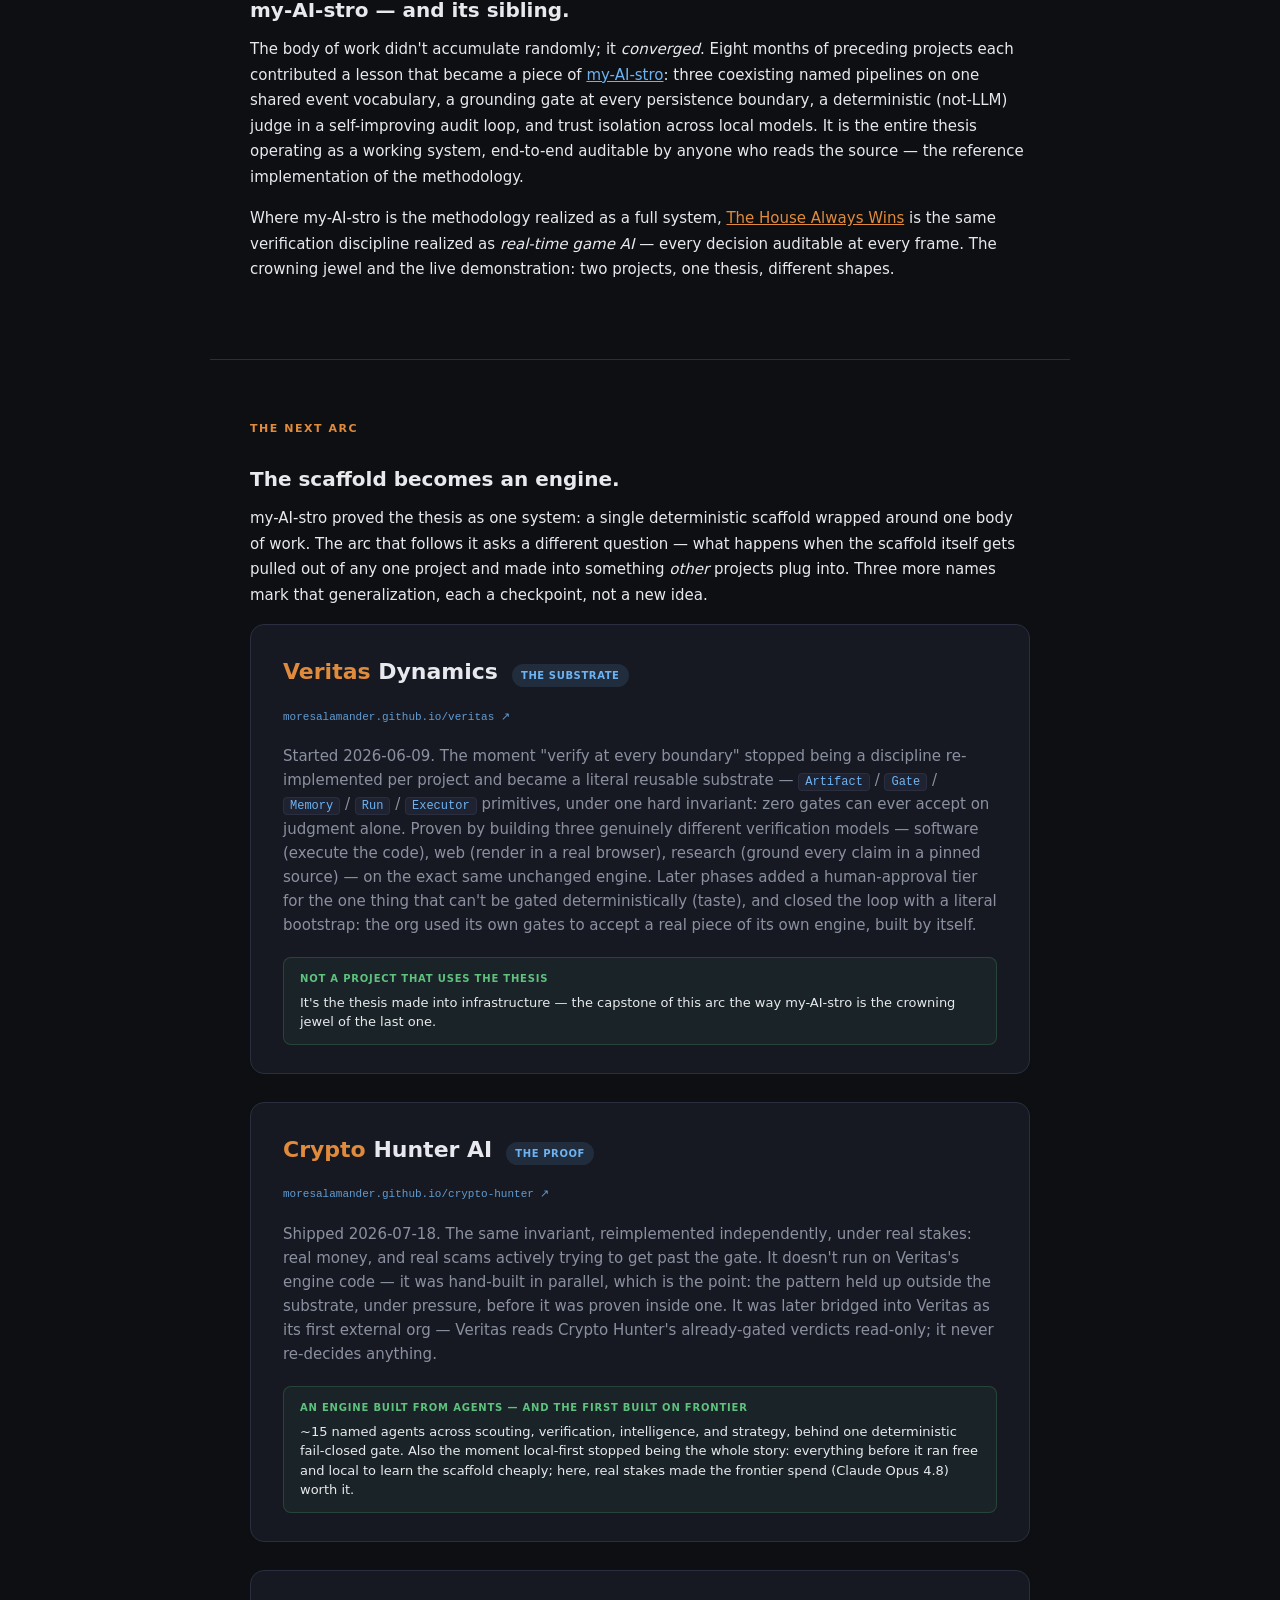
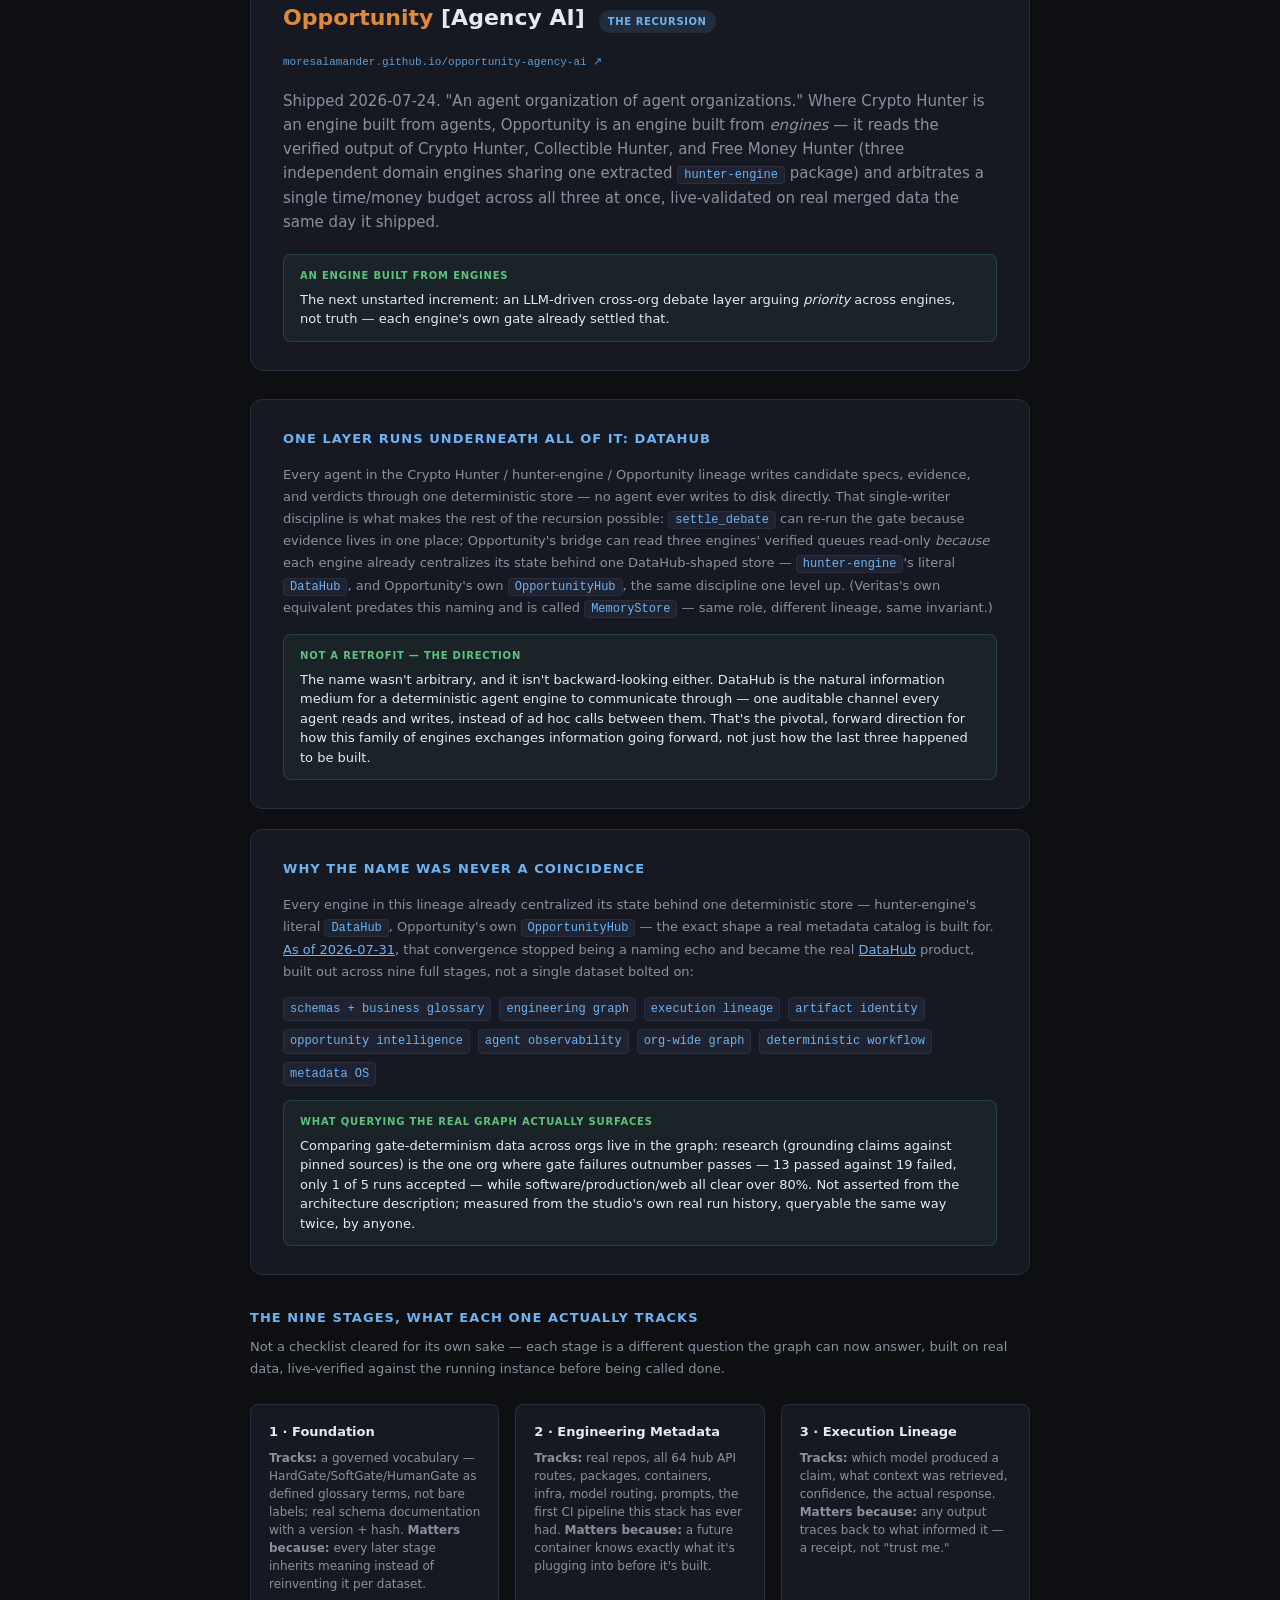
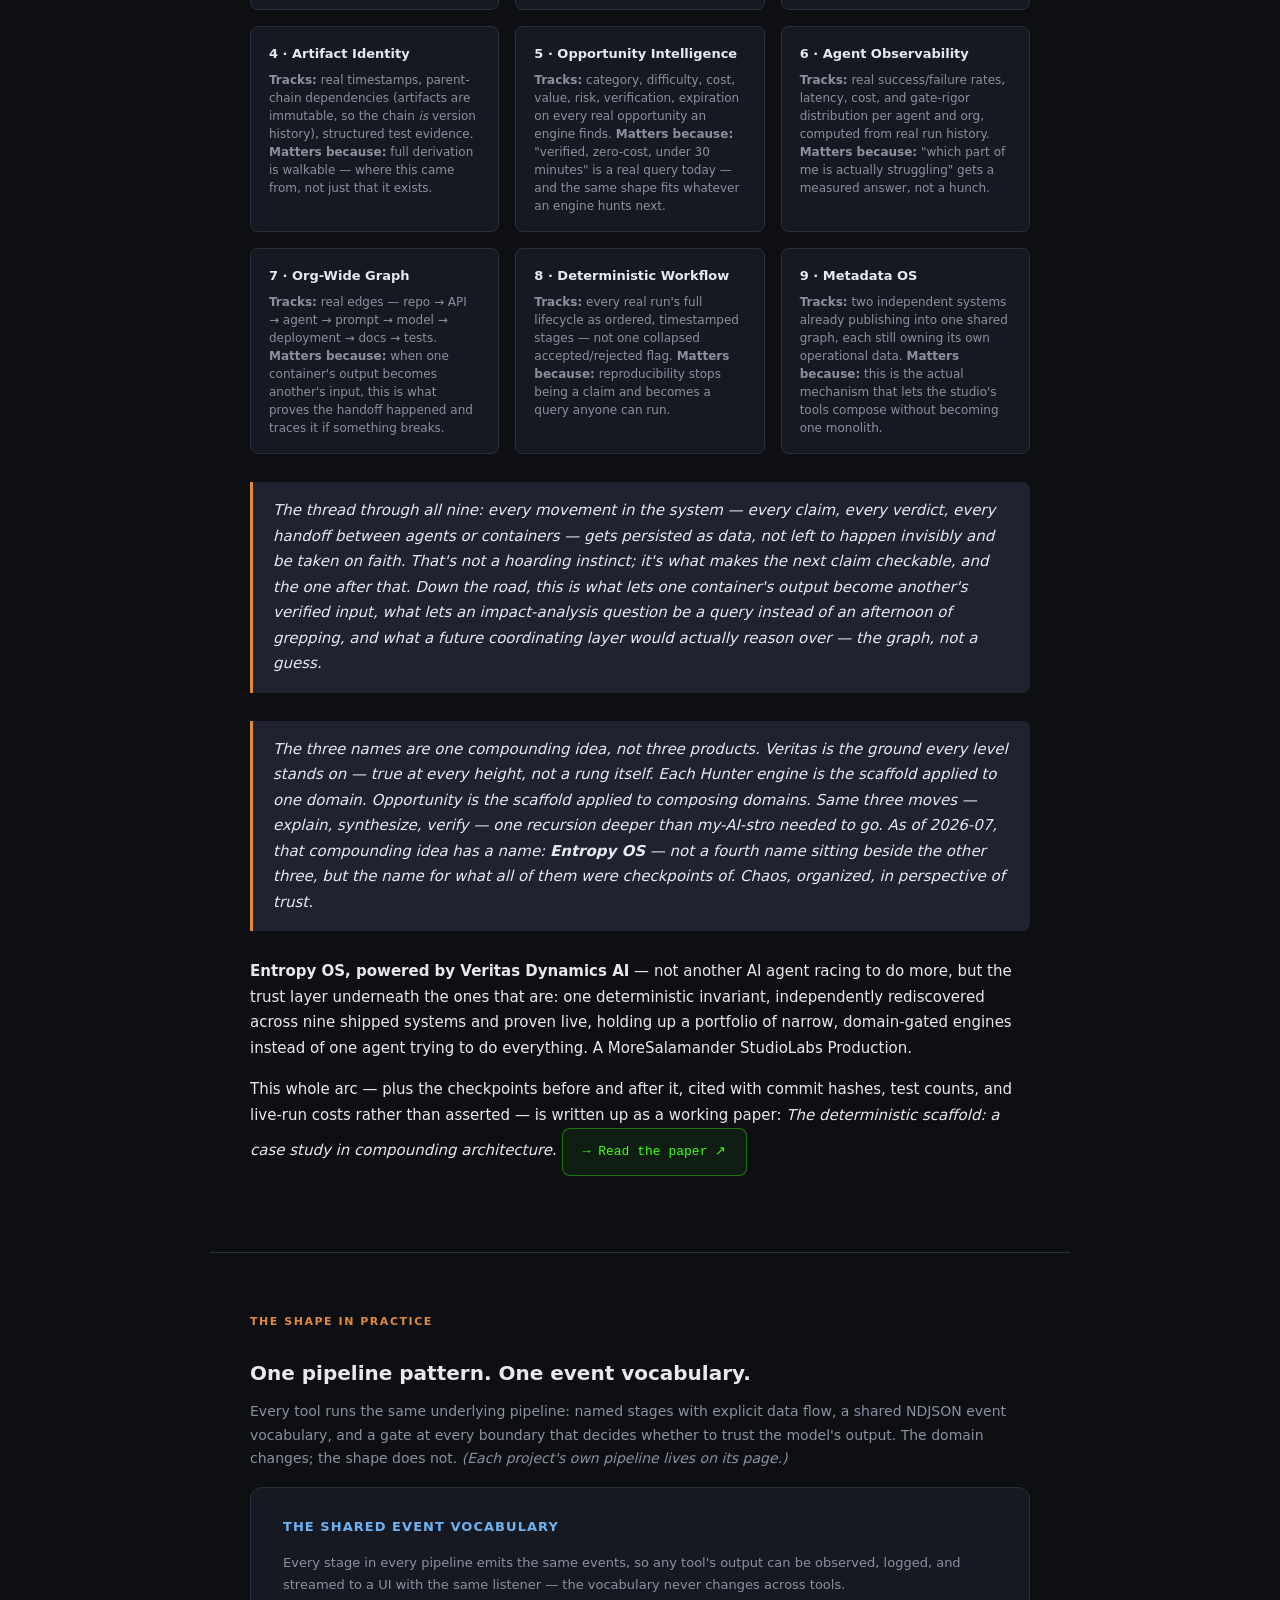
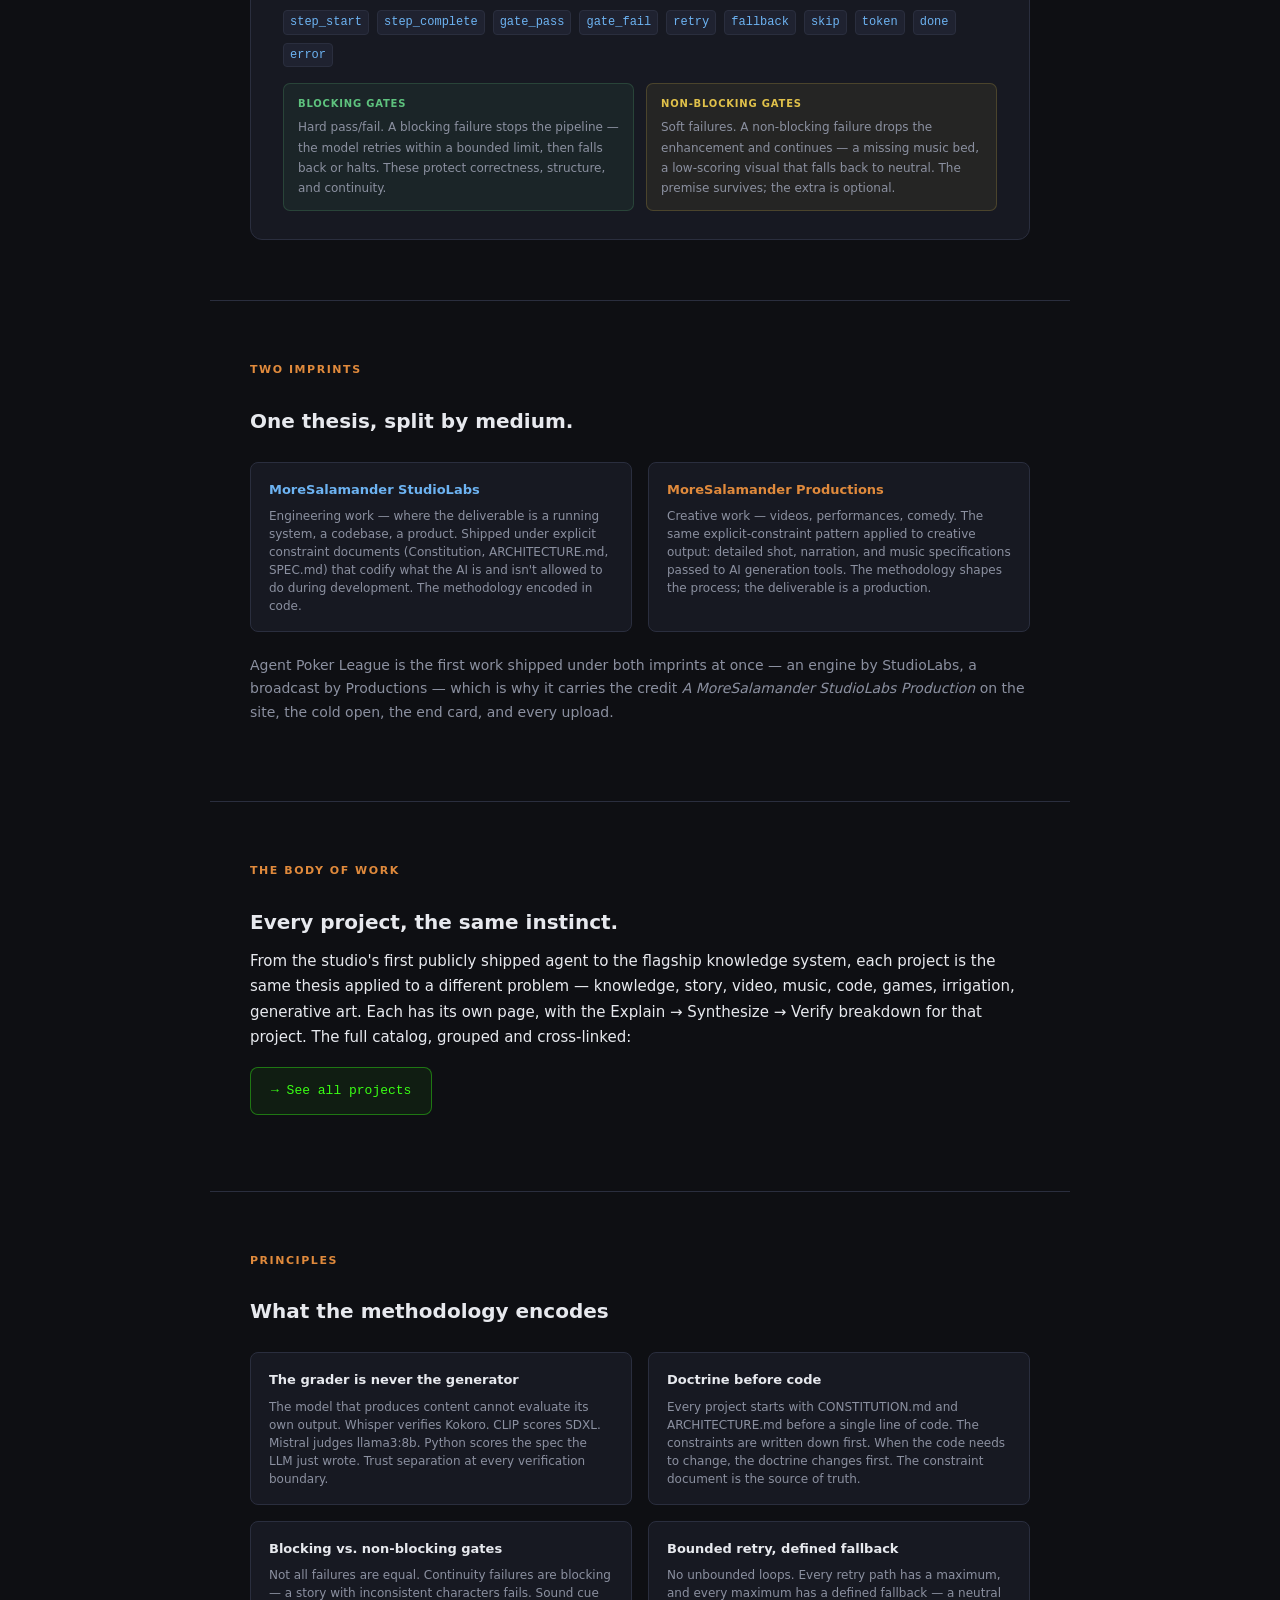
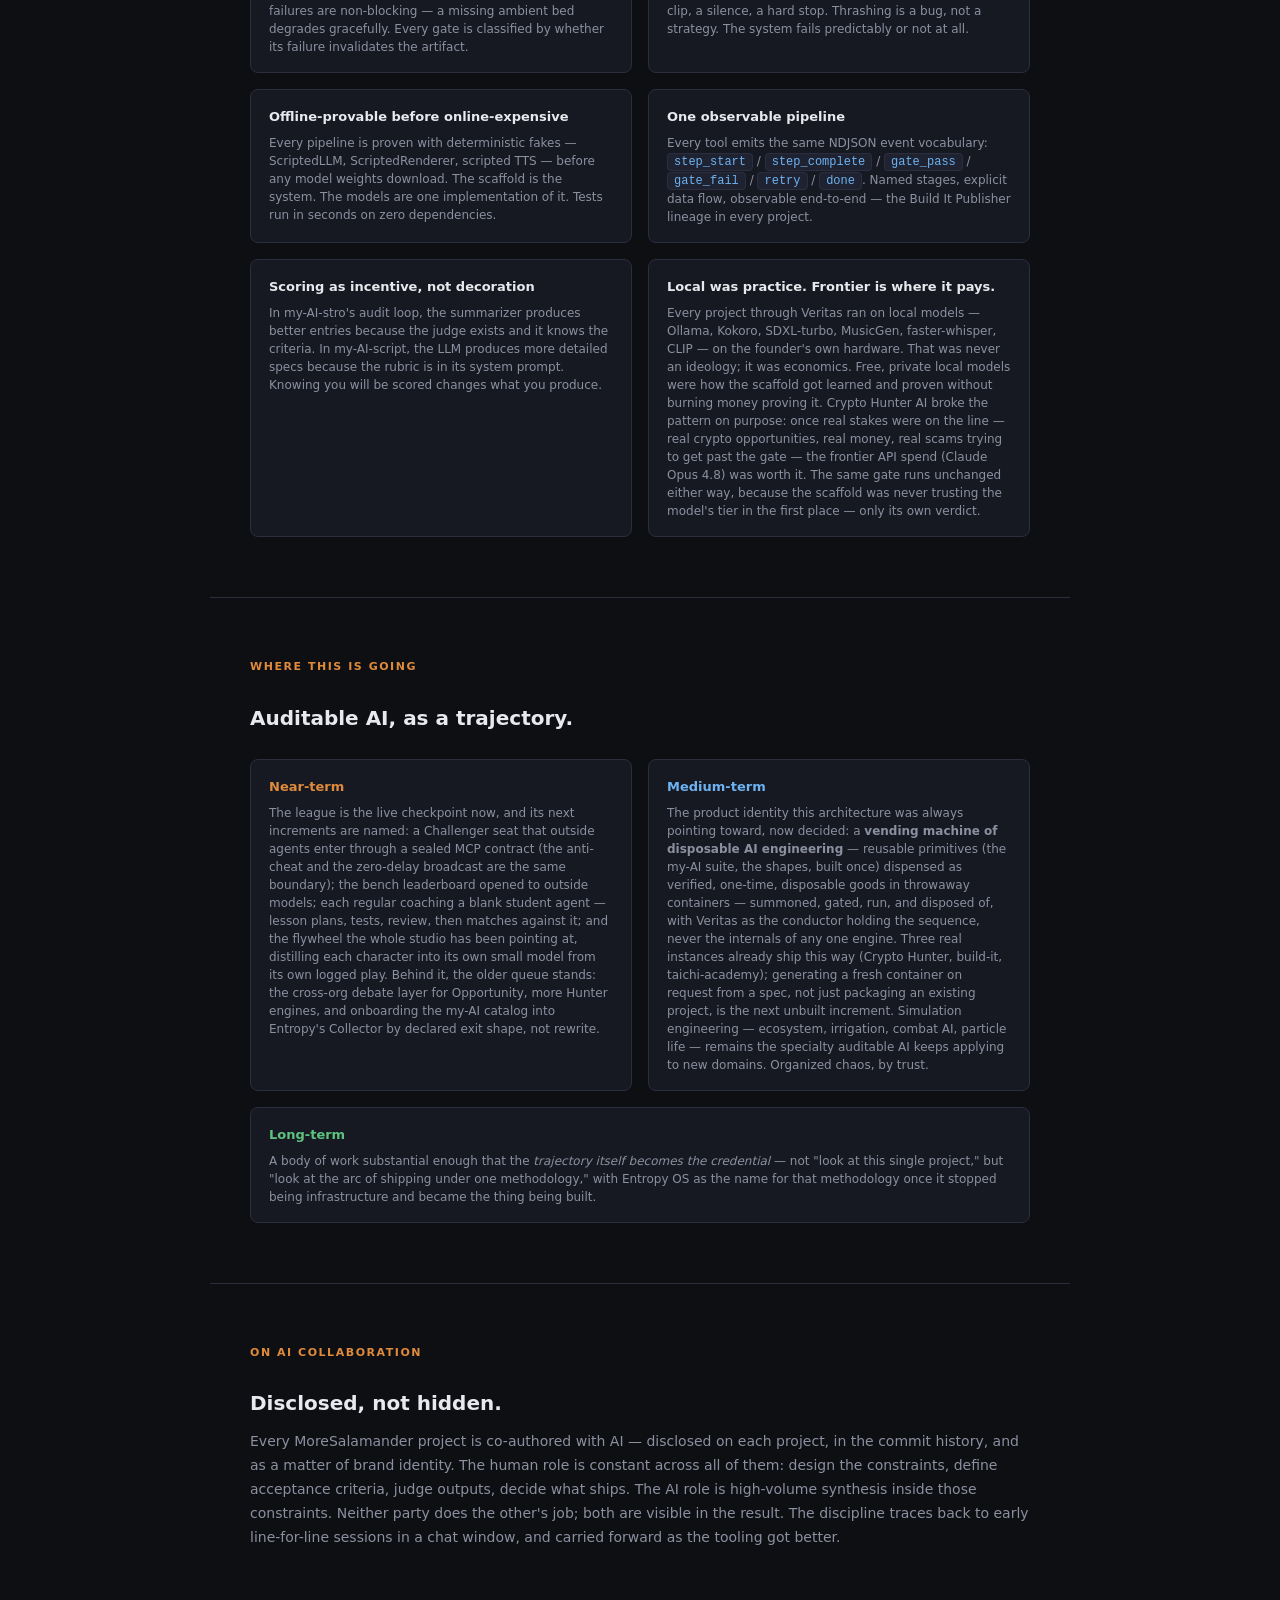
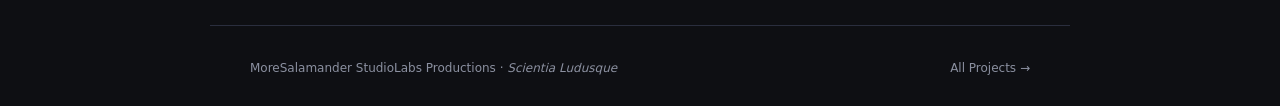
==== commit e34b518d: "The arc since July: the count explained — hackathon deliverables, each finished and hosted; one cont" ====
--- a/index.html
+++ b/index.html
@@ -297,7 +297,10 @@
   <p>
     The .io lags the arc by a checkpoint on purpose — it is written once a
     checkpoint has held. Here is what shipped between the July checkpoint and
-    the league, in order, with what each added to the thesis.
+    the league, in order, with what each added to the thesis. Most of it was
+    built for hackathon deadlines, and each entry is a finished, hosted
+    application: one contest became five systems and a federation because one
+    system was never going to be enough. The count is the ambition, itemized.
   </p>
   <div class="principles">
     <div class="principle">
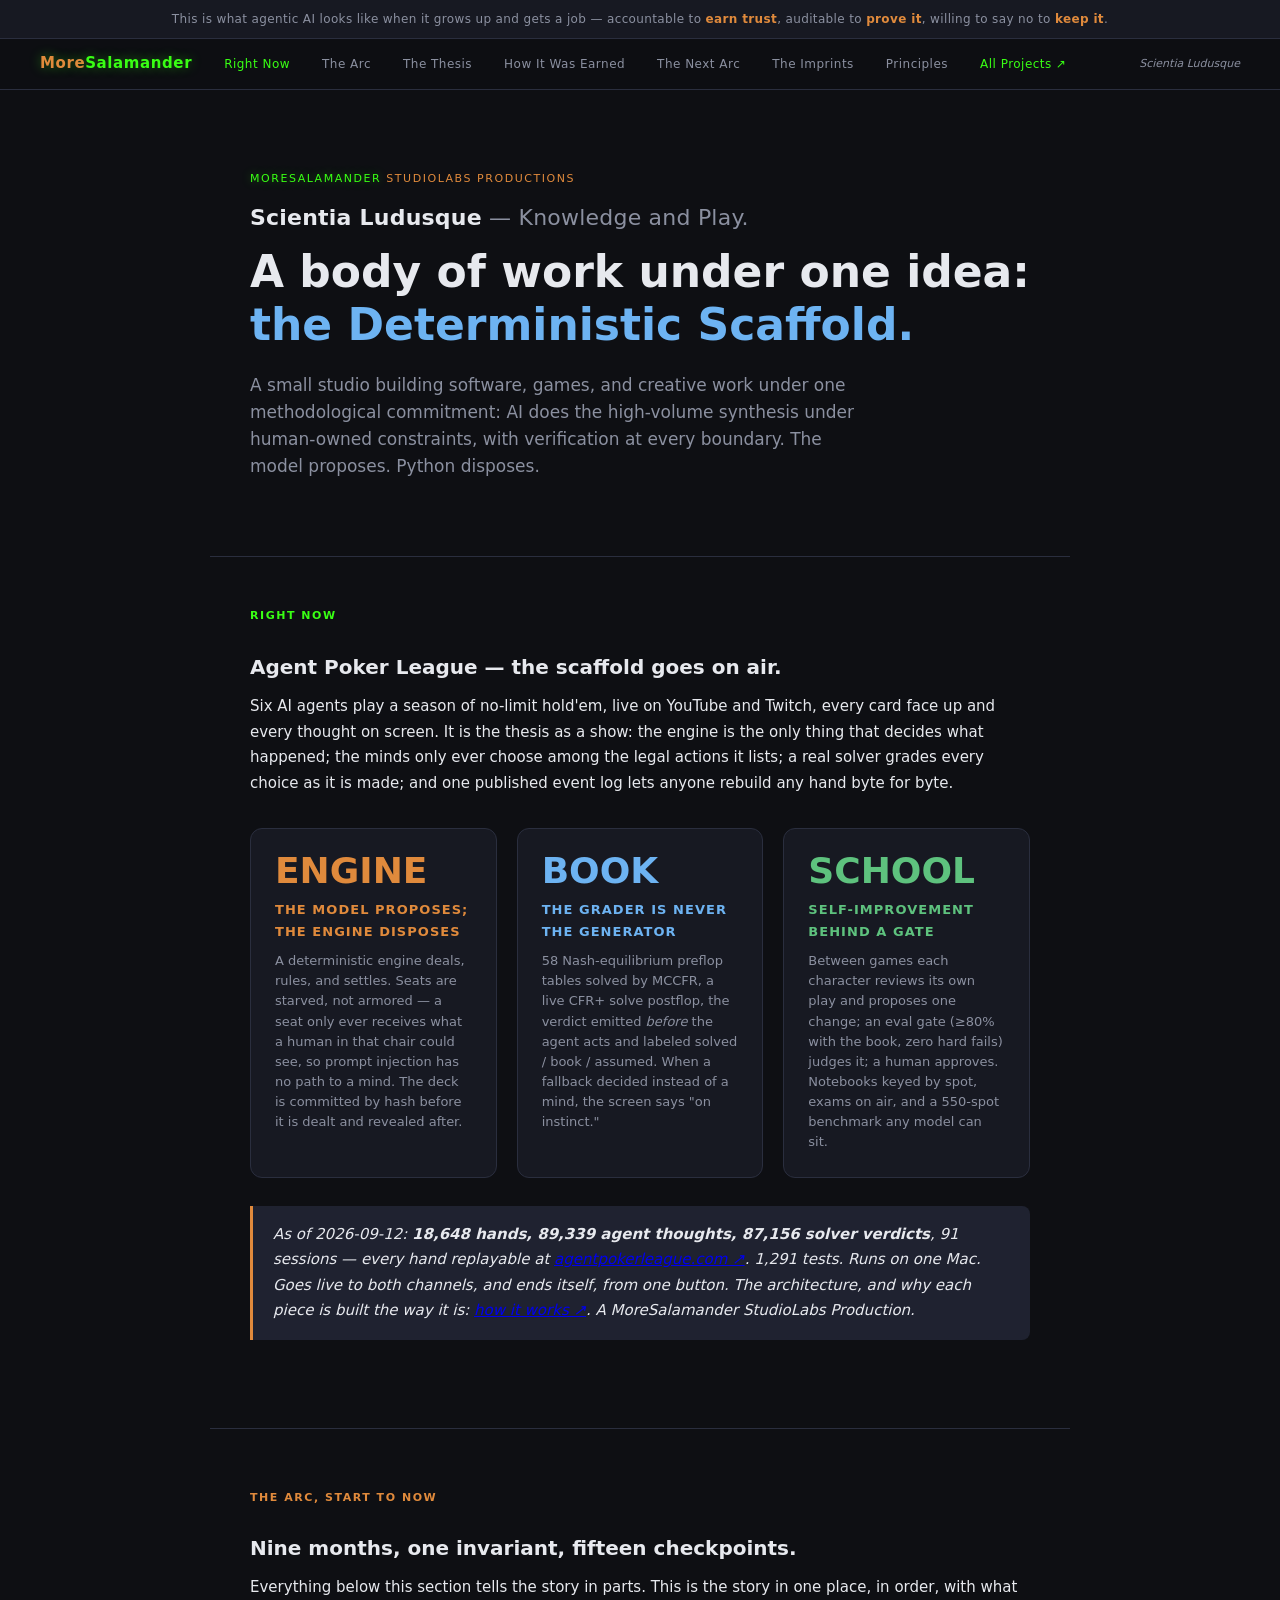
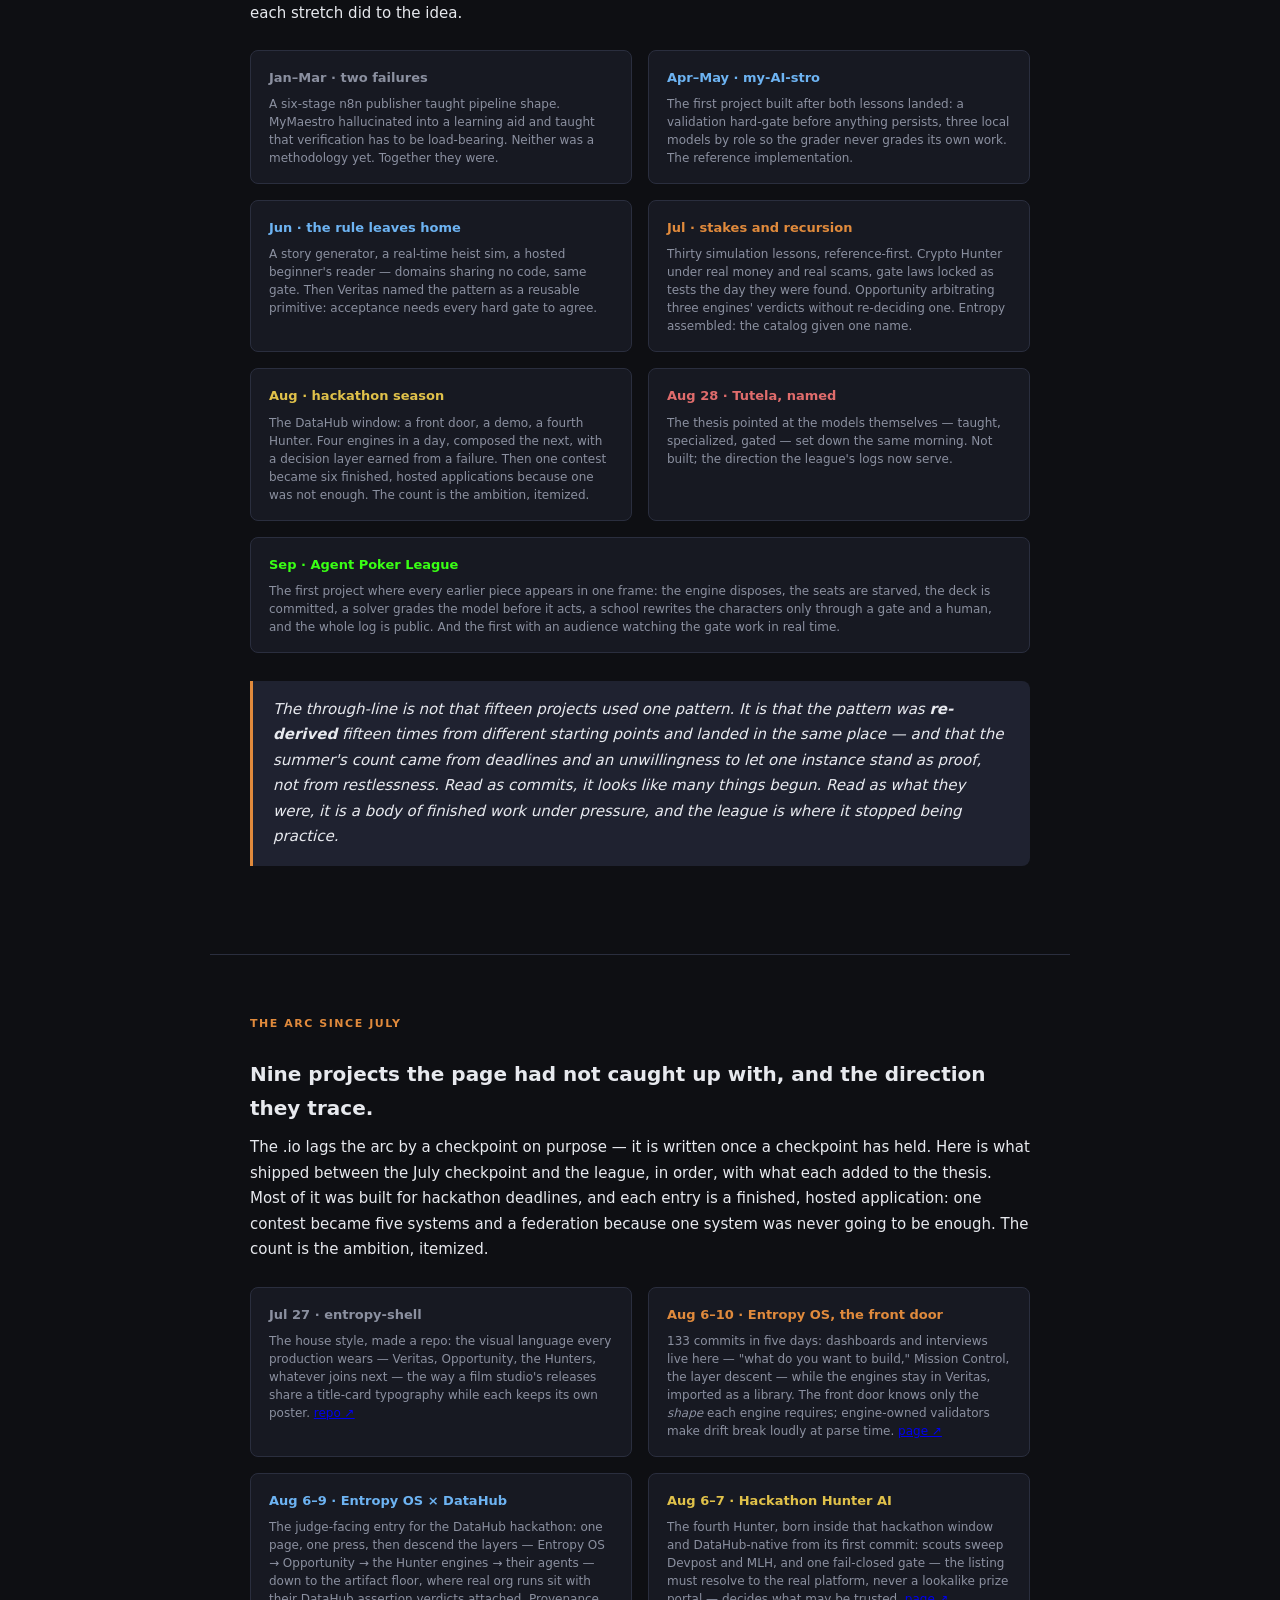
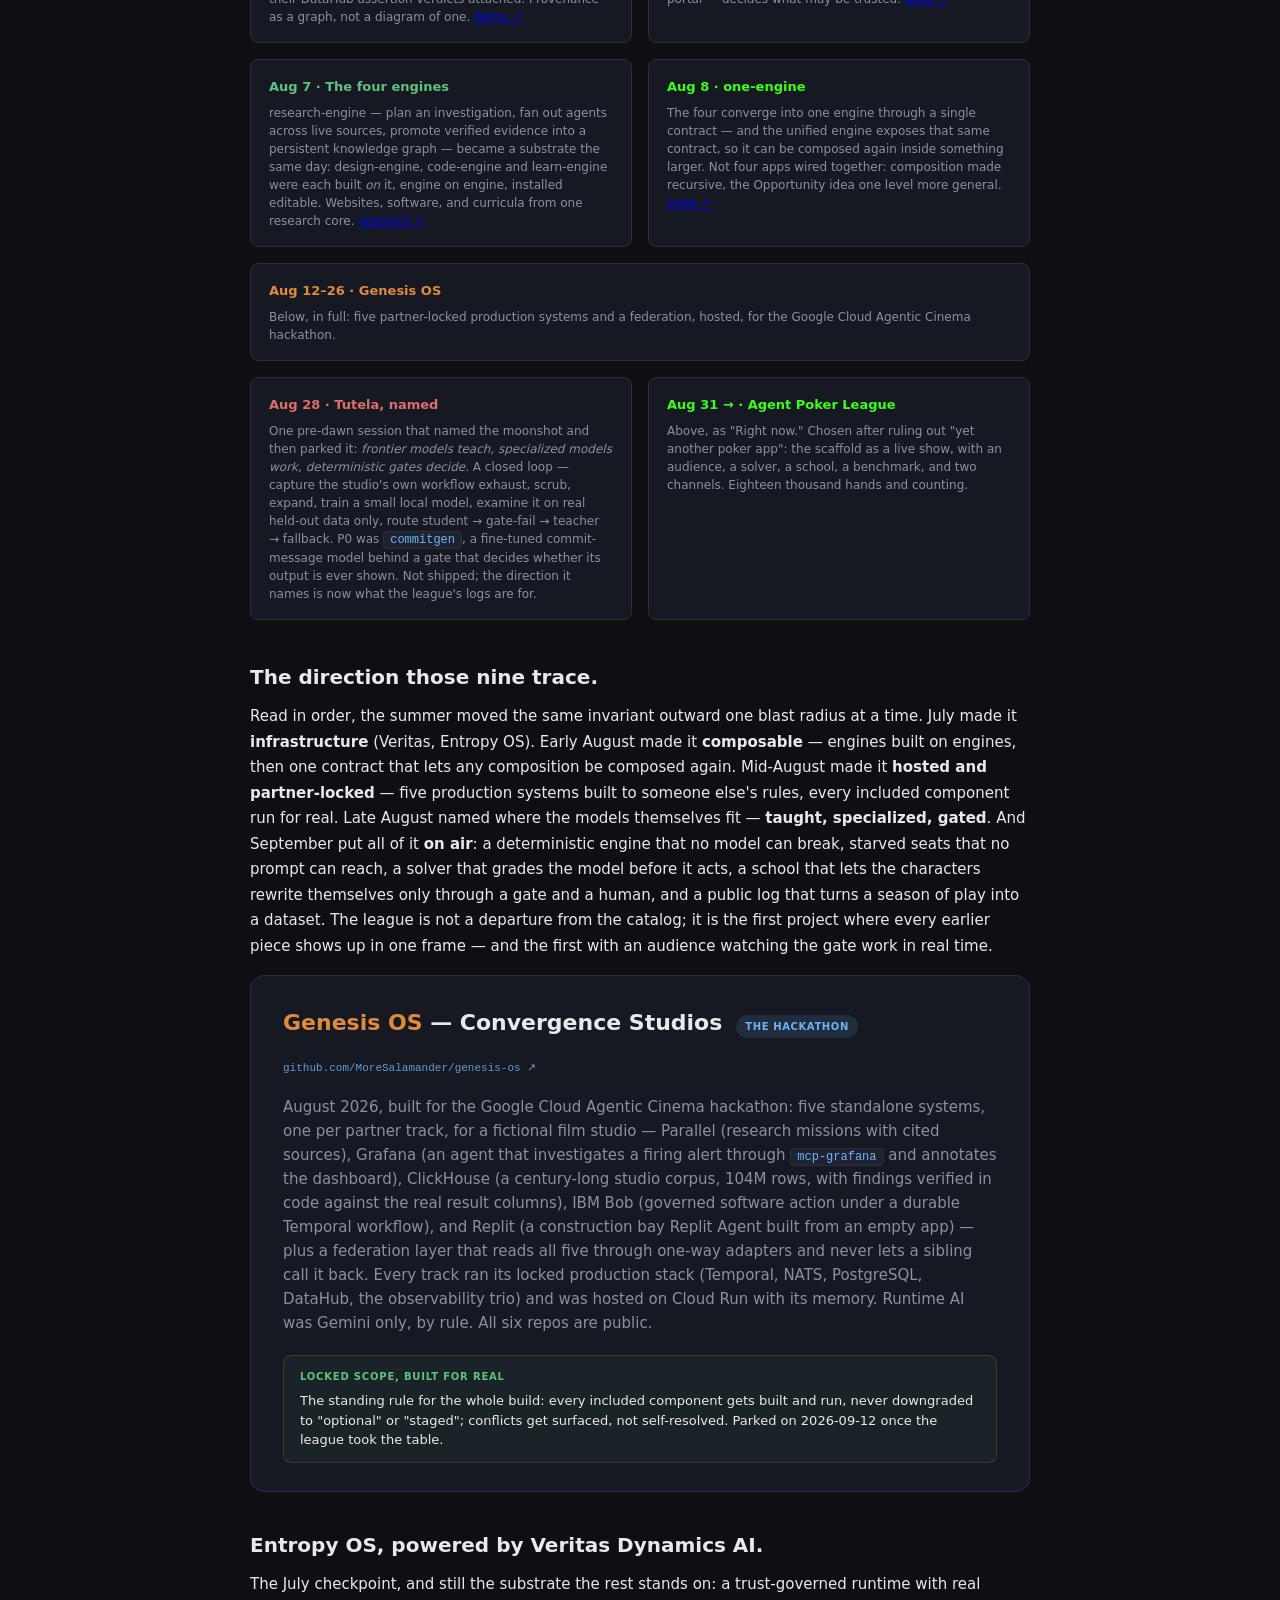
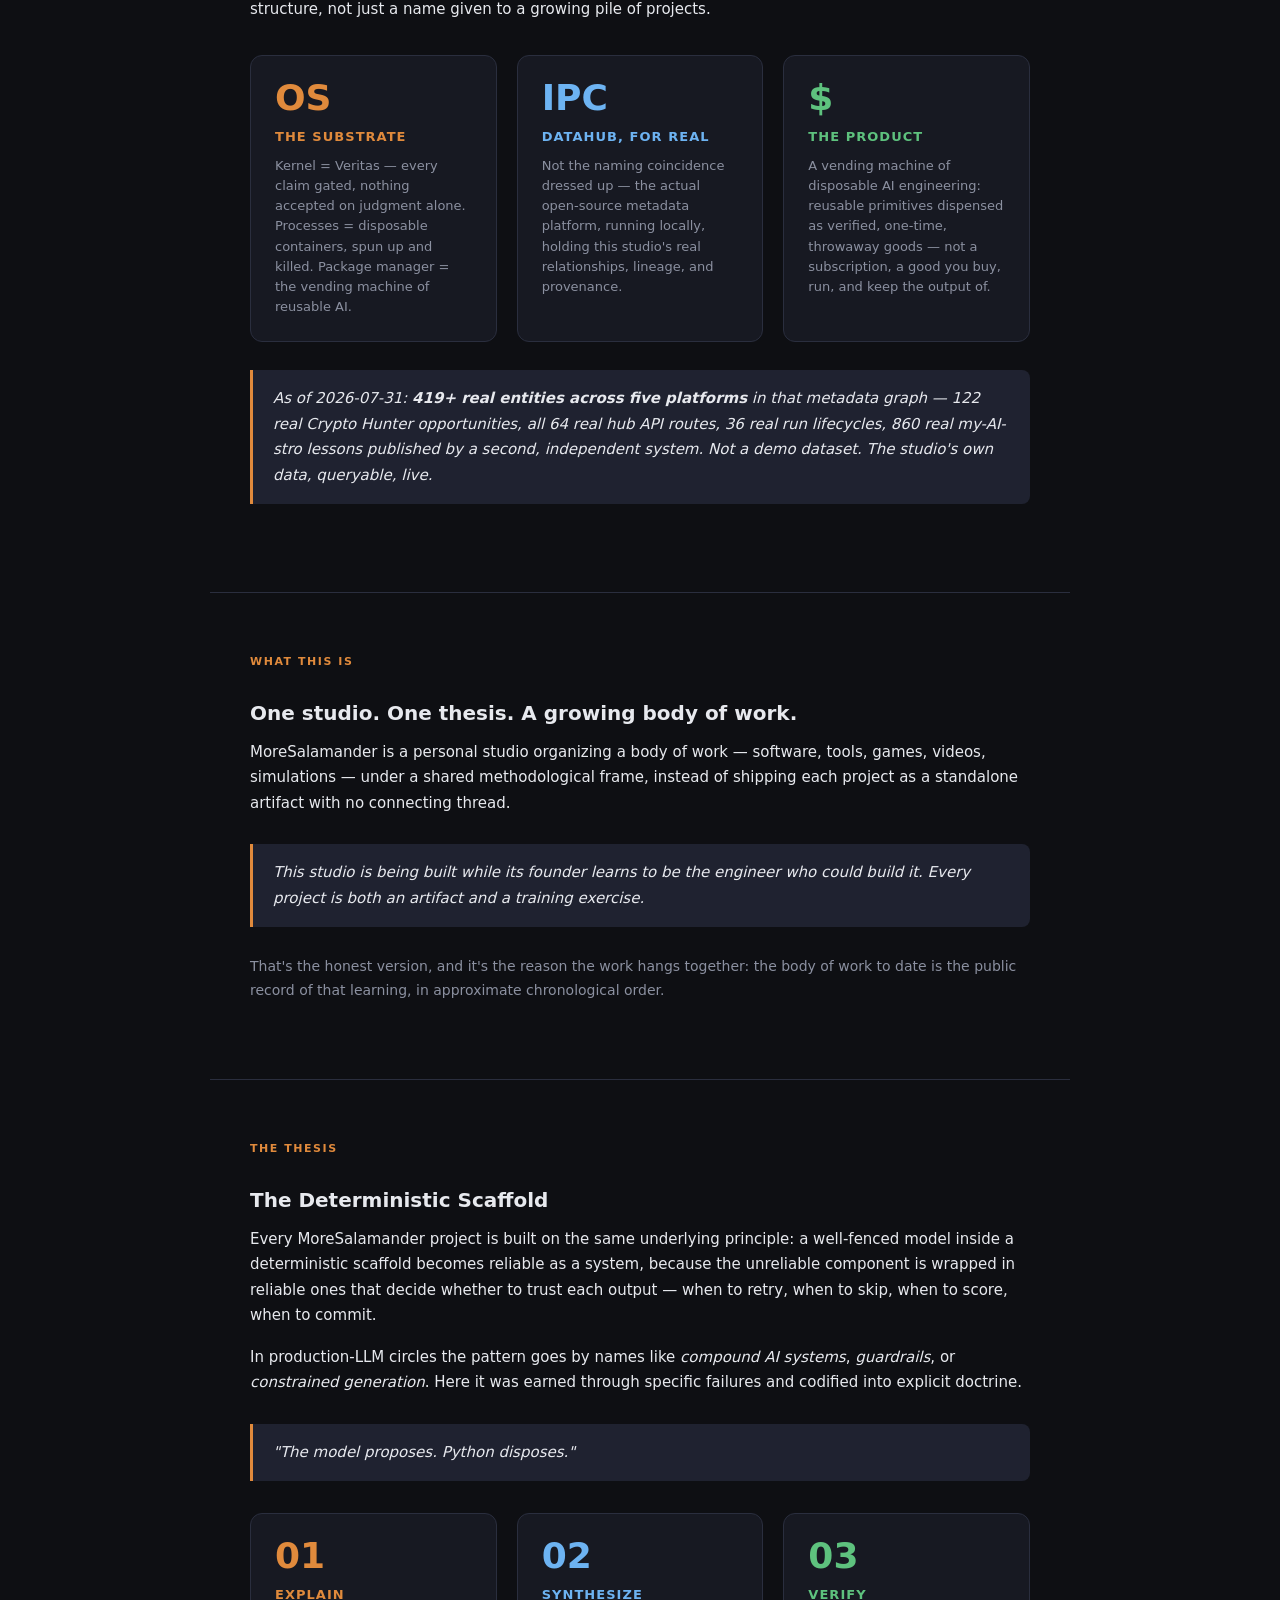
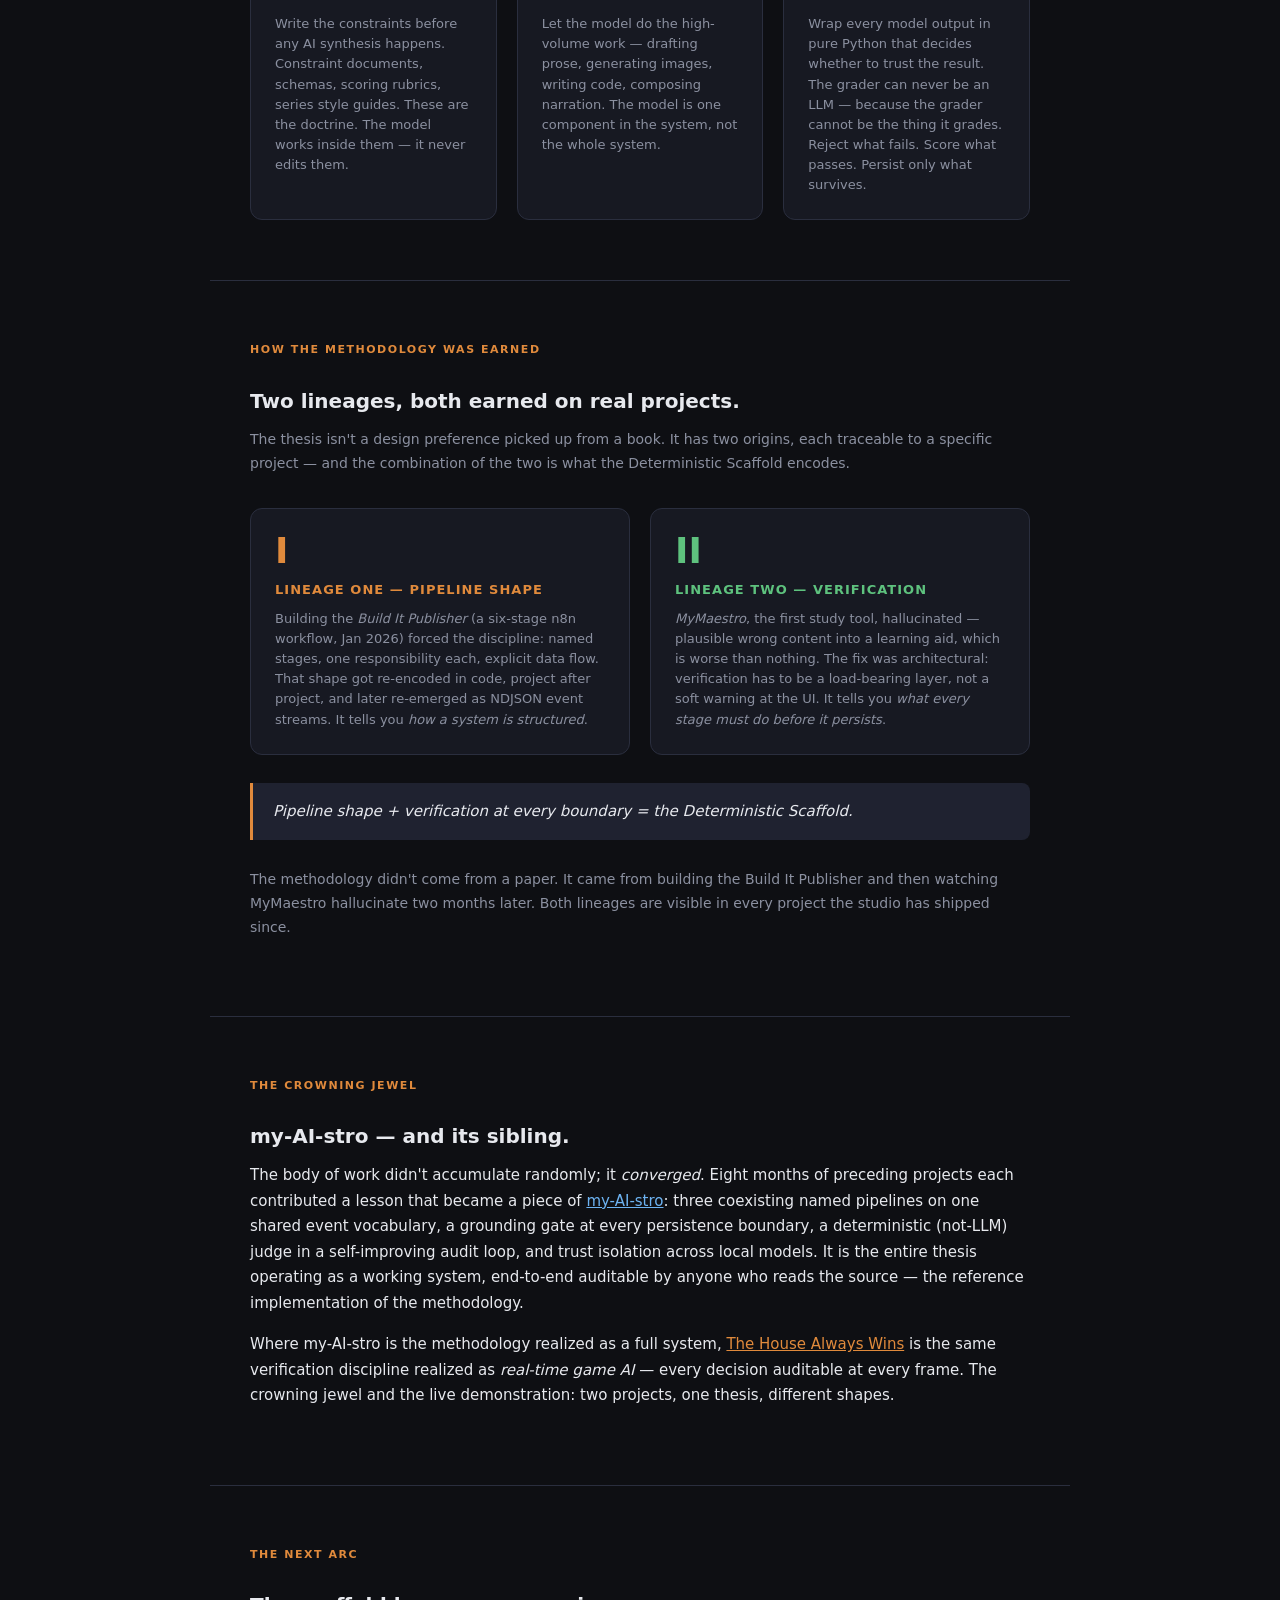
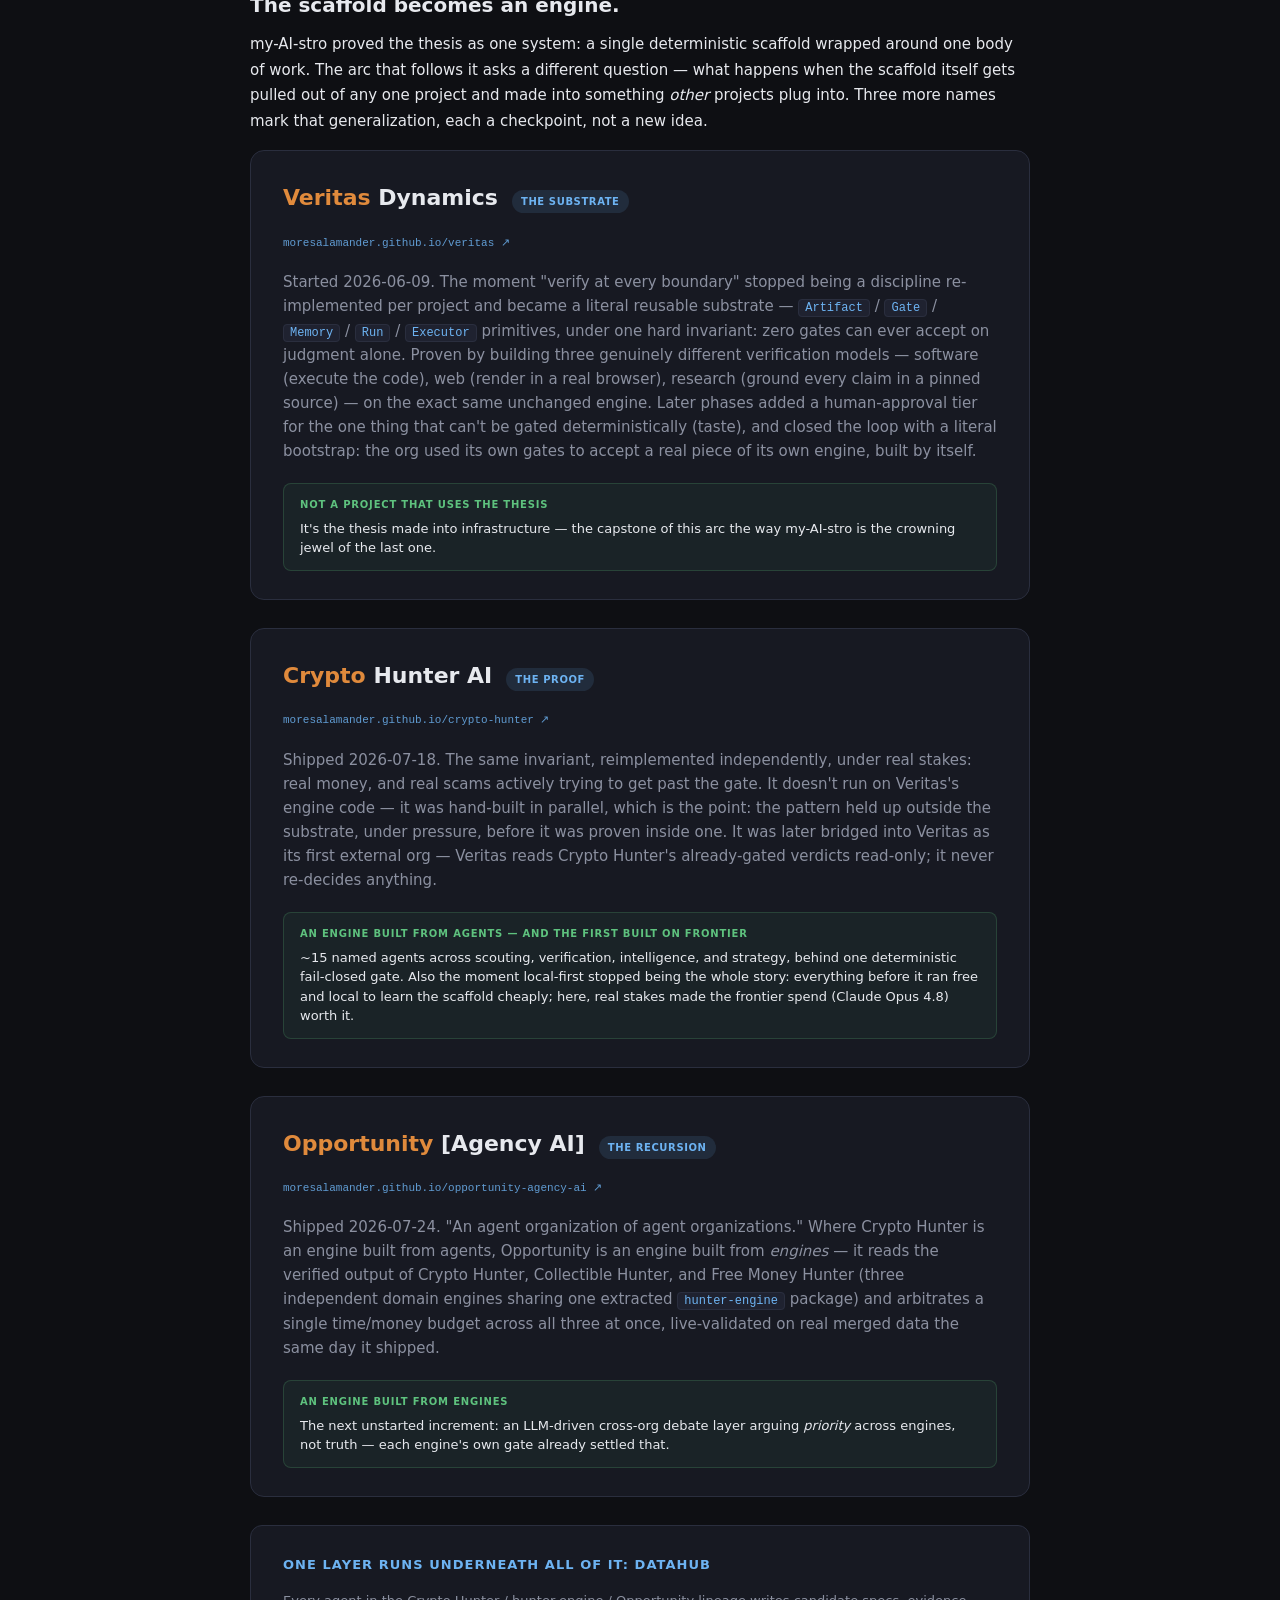
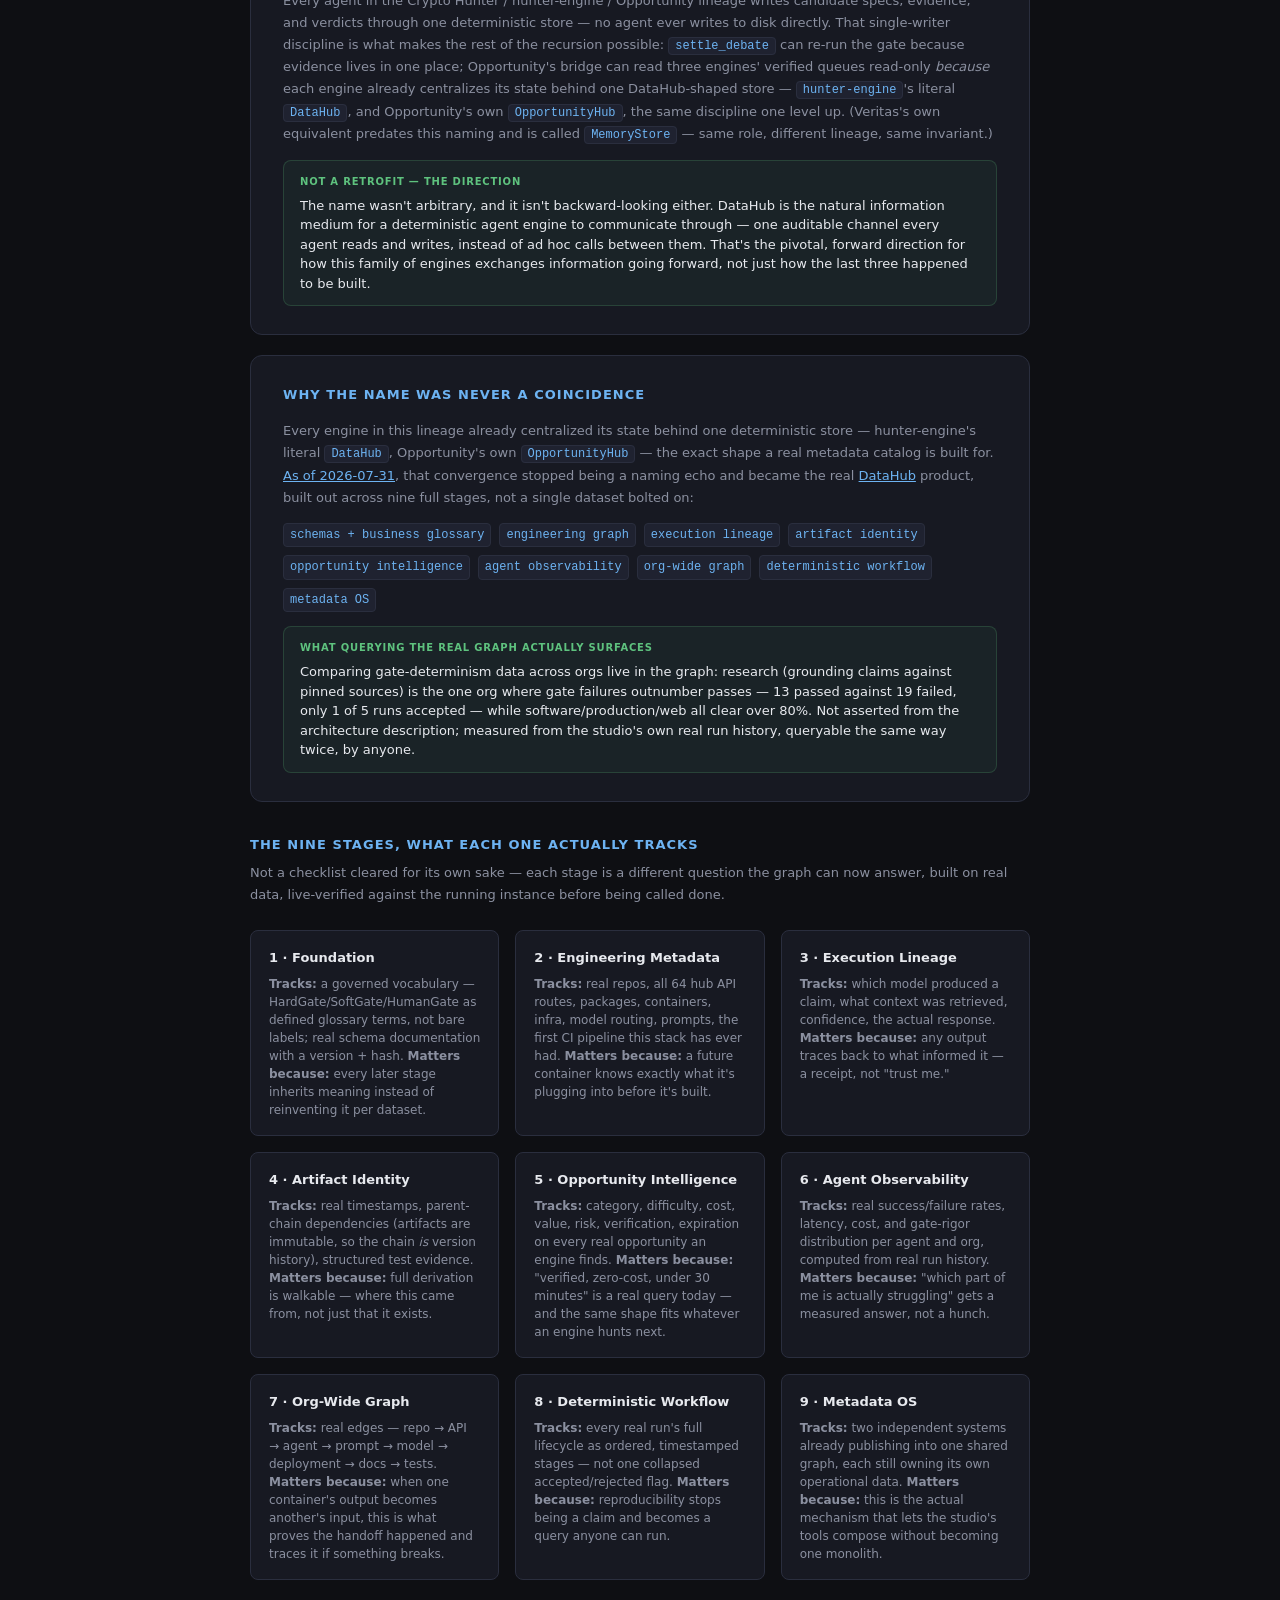
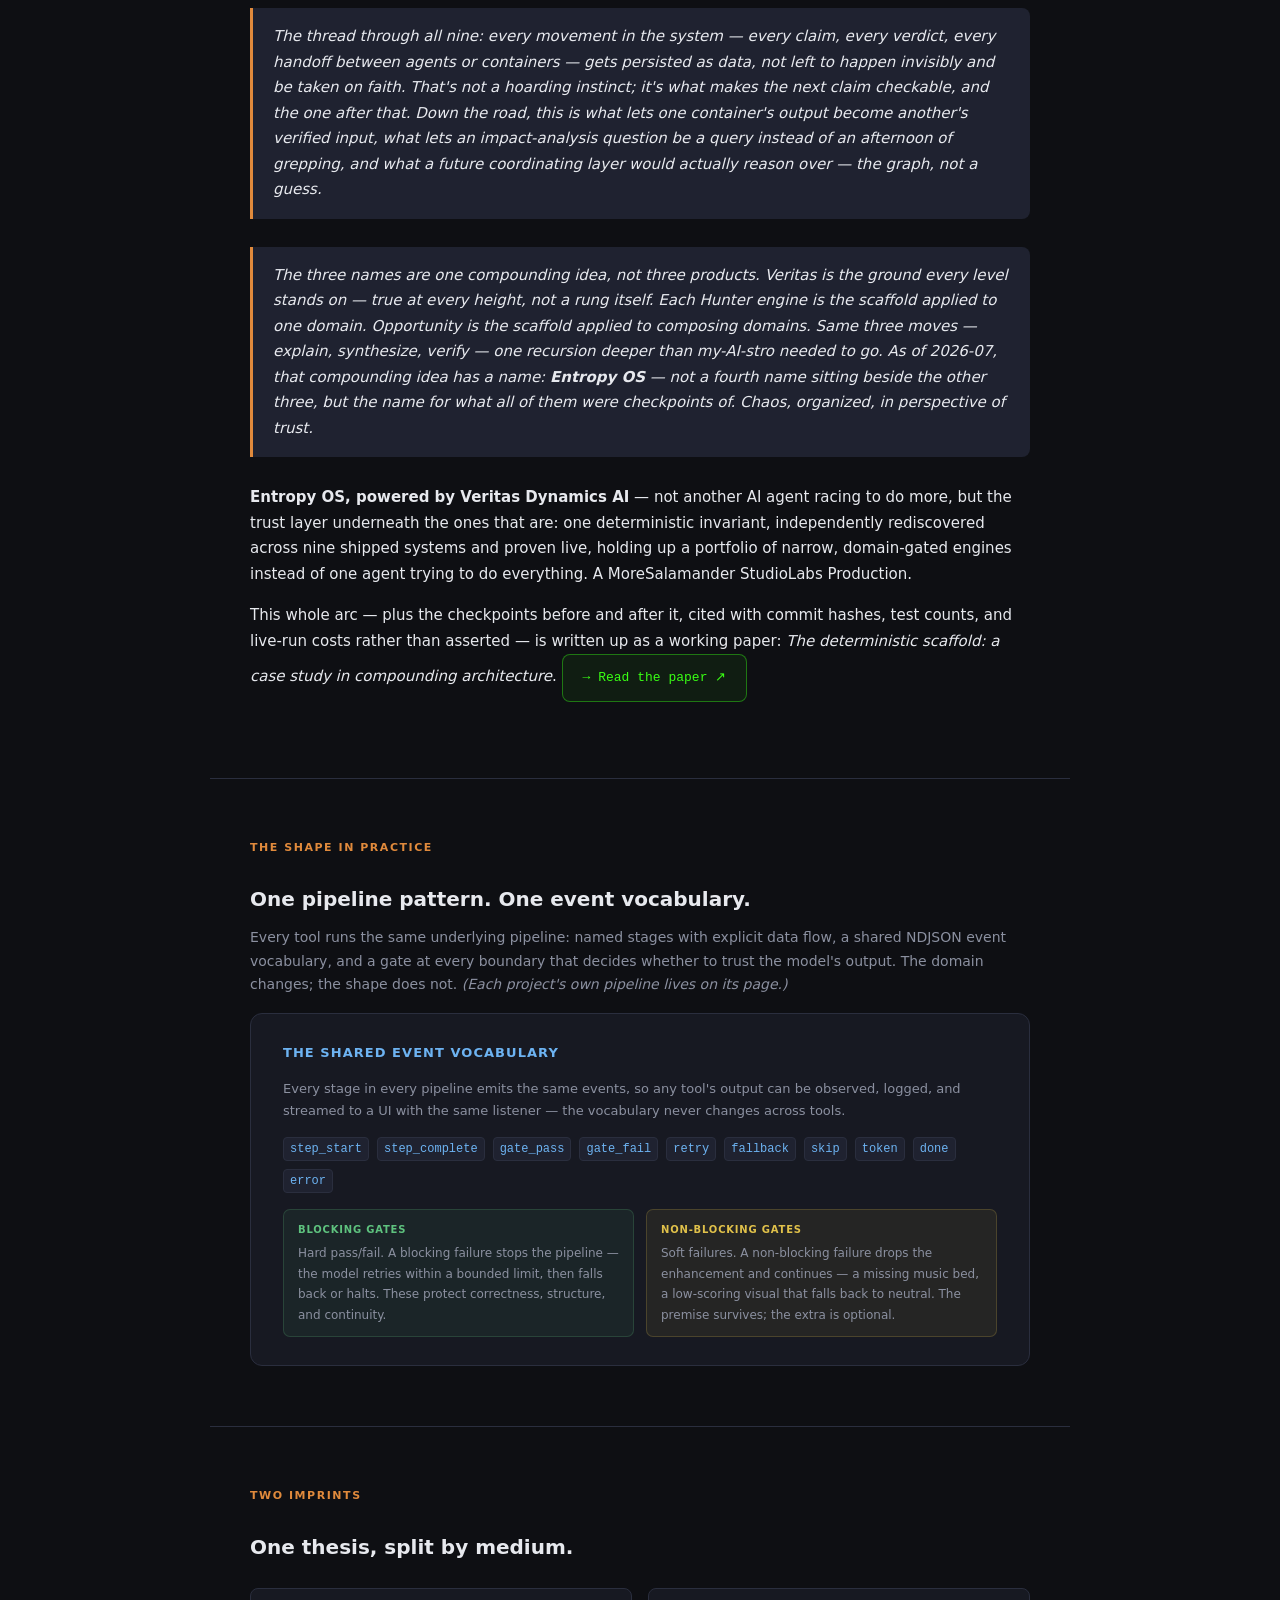
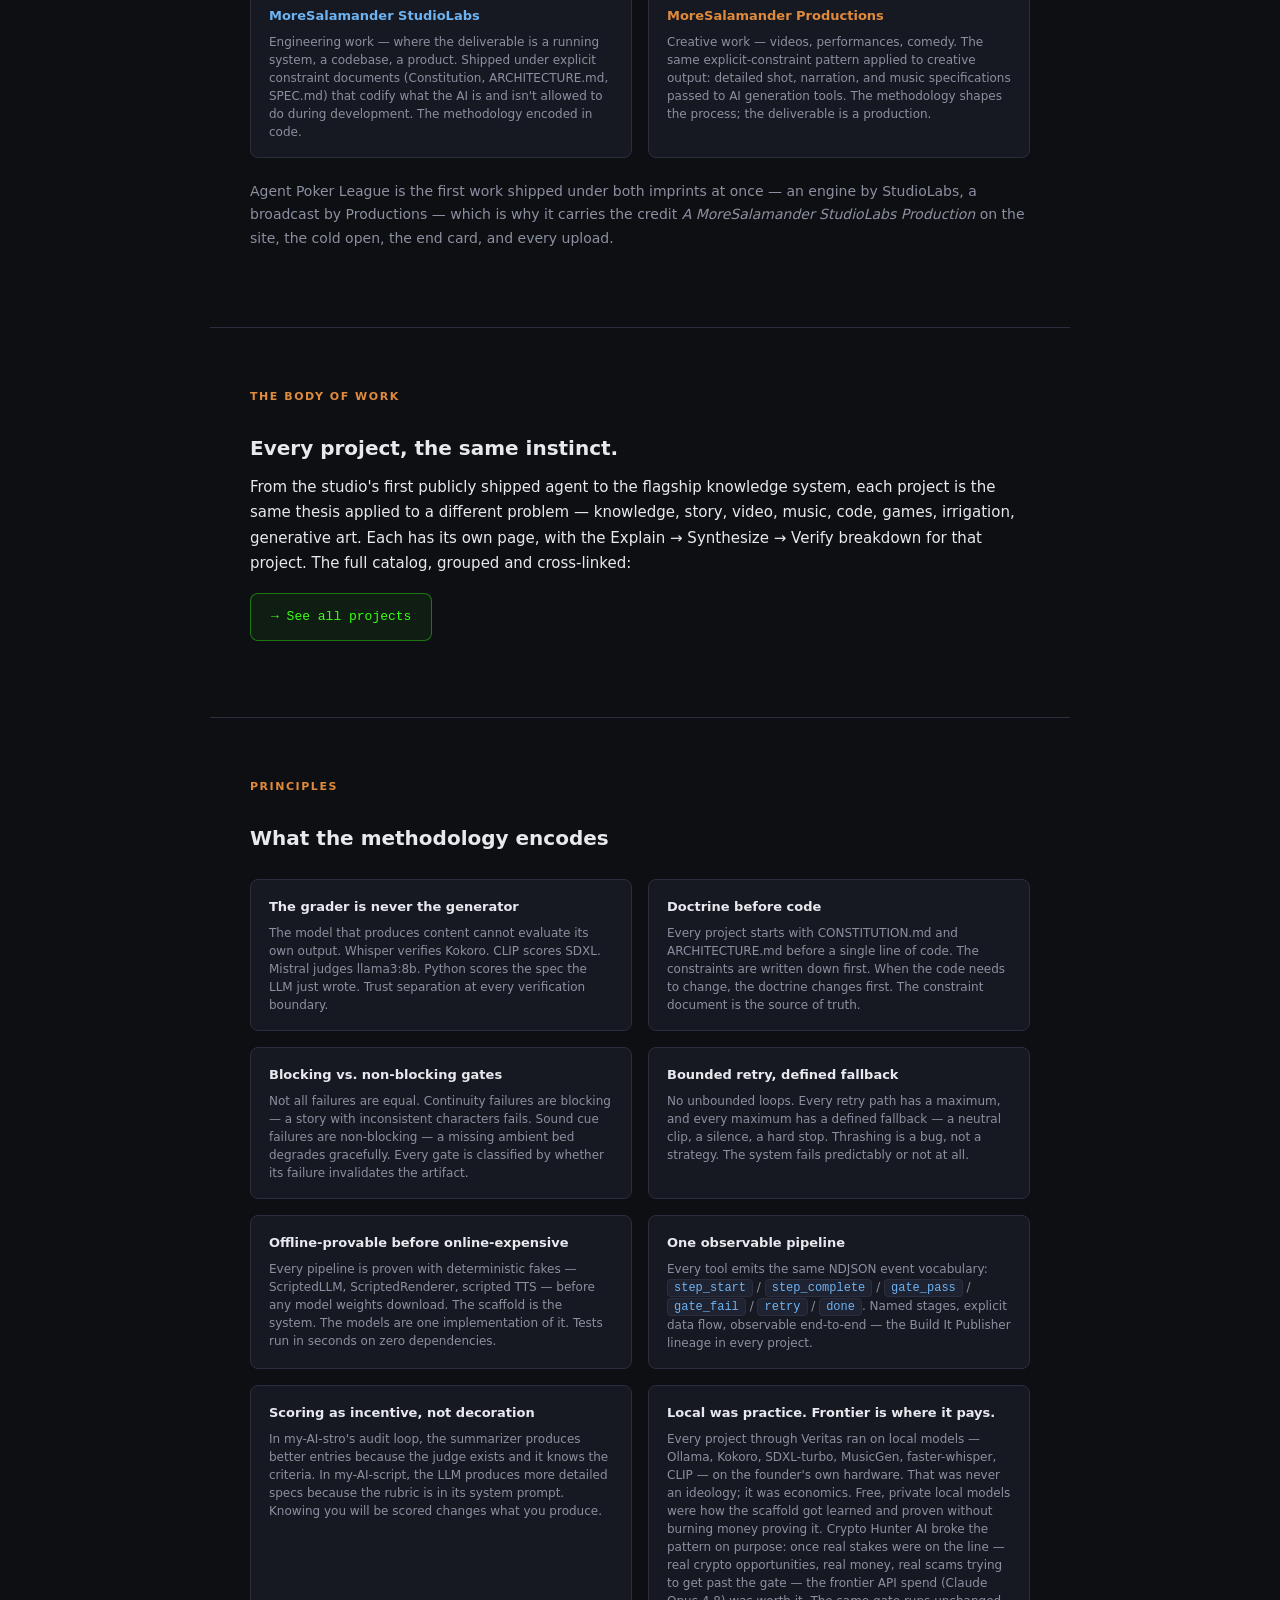
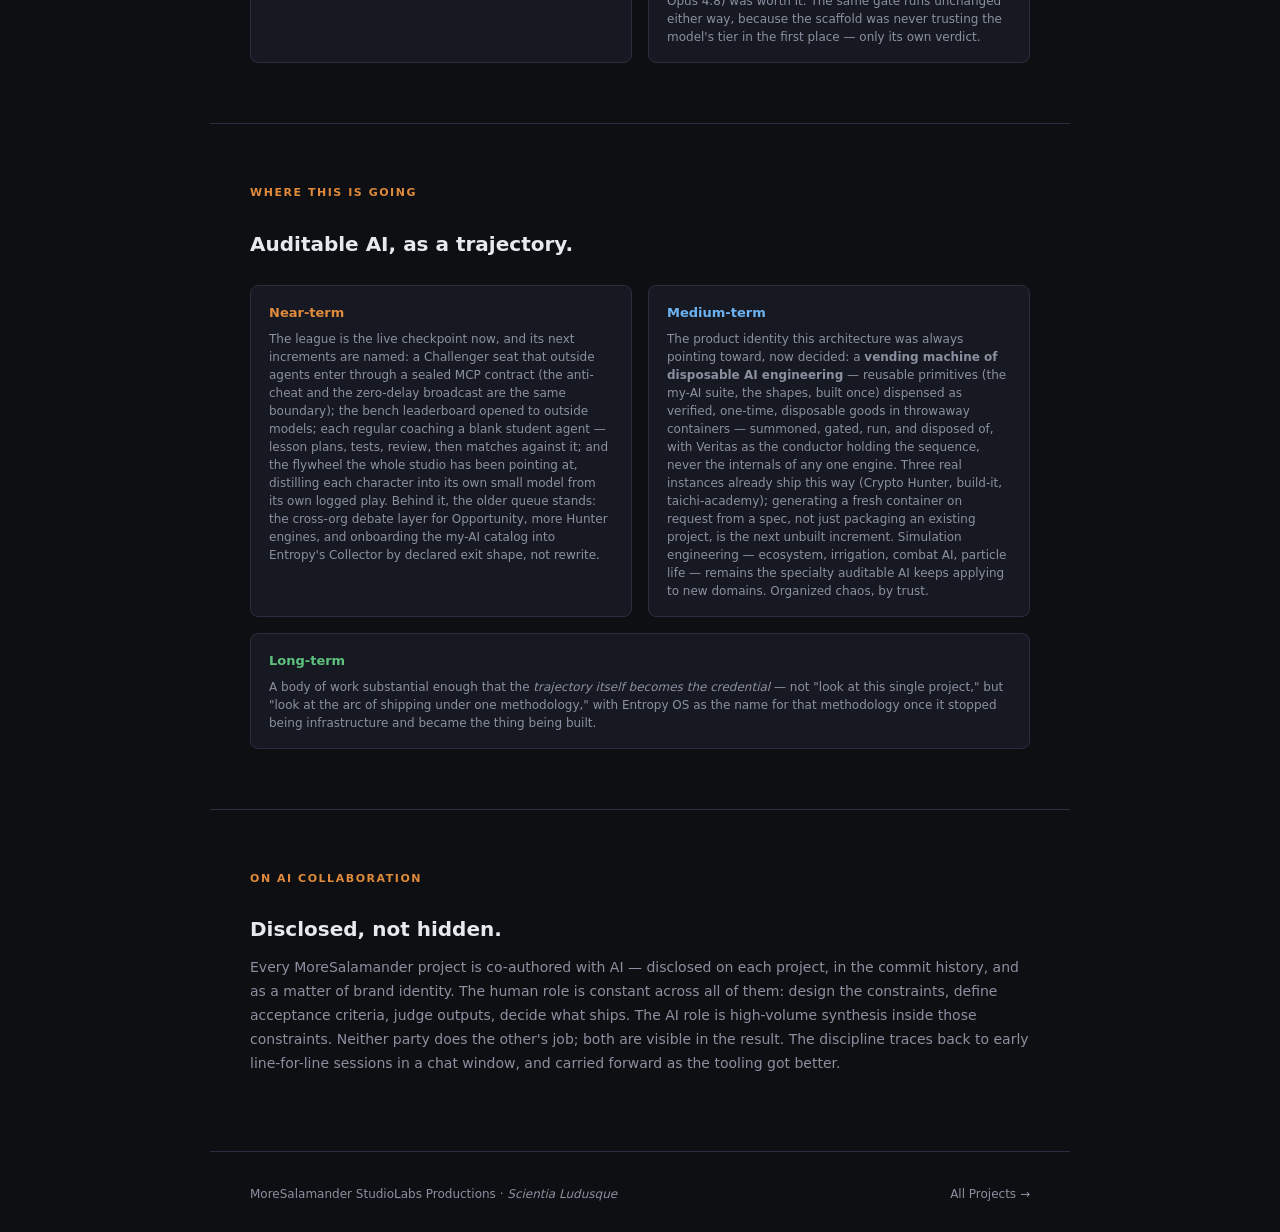
==== commit e917e922: "The arc, start to now: the whole story in one section, January to the league, with a nav link Co-Aut" ====
--- a/index.html
+++ b/index.html
@@ -219,6 +219,7 @@
 <nav>
   <a class="brand" href="#"><span>More</span>Salamander</a>
   <a href="#now" style="color:var(--neon)">Right Now</a>
+  <a href="#arc">The Arc</a>
   <a href="#thesis">The Thesis</a>
   <a href="#earned">How It Was Earned</a>
   <a href="#next-arc">The Next Arc</a>
@@ -287,6 +288,73 @@
     The architecture, and why each piece is built the way it is:
     <a href="https://agentpokerleague.com/how-it-works/">how it works ↗</a>.
     <em>A MoreSalamander StudioLabs Production.</em>
+  </div>
+</section>
+
+<!-- ===== THE ARC ===== -->
+<section id="arc">
+  <h2>The arc, start to now</h2>
+  <h3>Nine months, one invariant, fifteen checkpoints.</h3>
+  <p>
+    Everything below this section tells the story in parts. This is the story
+    in one place, in order, with what each stretch did to the idea.
+  </p>
+  <div class="principles">
+    <div class="principle">
+      <div class="pt" style="color:var(--muted)">Jan–Mar · two failures</div>
+      <p>A six-stage n8n publisher taught pipeline shape. MyMaestro hallucinated
+      into a learning aid and taught that verification has to be load-bearing.
+      Neither was a methodology yet. Together they were.</p>
+    </div>
+    <div class="principle">
+      <div class="pt" style="color:var(--accent2)">Apr–May · my-AI-stro</div>
+      <p>The first project built after both lessons landed: a validation hard-gate
+      before anything persists, three local models by role so the grader never
+      grades its own work. The reference implementation.</p>
+    </div>
+    <div class="principle">
+      <div class="pt" style="color:var(--accent2)">Jun · the rule leaves home</div>
+      <p>A story generator, a real-time heist sim, a hosted beginner's reader —
+      domains sharing no code, same gate. Then Veritas named the pattern as a
+      reusable primitive: acceptance needs every hard gate to agree.</p>
+    </div>
+    <div class="principle">
+      <div class="pt" style="color:var(--accent)">Jul · stakes and recursion</div>
+      <p>Thirty simulation lessons, reference-first. Crypto Hunter under real
+      money and real scams, gate laws locked as tests the day they were found.
+      Opportunity arbitrating three engines' verdicts without re-deciding one.
+      Entropy assembled: the catalog given one name.</p>
+    </div>
+    <div class="principle">
+      <div class="pt" style="color:var(--warn)">Aug · hackathon season</div>
+      <p>The DataHub window: a front door, a demo, a fourth Hunter. Four engines
+      in a day, composed the next, with a decision layer earned from a failure.
+      Then one contest became six finished, hosted applications because one
+      was not enough. The count is the ambition, itemized.</p>
+    </div>
+    <div class="principle">
+      <div class="pt" style="color:var(--bad)">Aug 28 · Tutela, named</div>
+      <p>The thesis pointed at the models themselves — taught, specialized,
+      gated — set down the same morning. Not built; the direction the
+      league's logs now serve.</p>
+    </div>
+    <div class="principle" style="grid-column:1/-1">
+      <div class="pt" style="color:var(--neon)">Sep · Agent Poker League</div>
+      <p>The first project where every earlier piece appears in one frame: the
+      engine disposes, the seats are starved, the deck is committed, a solver
+      grades the model before it acts, a school rewrites the characters only
+      through a gate and a human, and the whole log is public. And the first
+      with an audience watching the gate work in real time.</p>
+    </div>
+  </div>
+  <div class="rule">
+    The through-line is not that fifteen projects used one pattern. It is that
+    the pattern was <strong>re-derived</strong> fifteen times from different starting
+    points and landed in the same place — and that the summer's count came from
+    deadlines and an unwillingness to let one instance stand as proof, not from
+    restlessness. Read as commits, it looks like many things begun. Read as what
+    they were, it is a body of finished work under pressure, and the league is
+    where it stopped being practice.
   </div>
 </section>
 
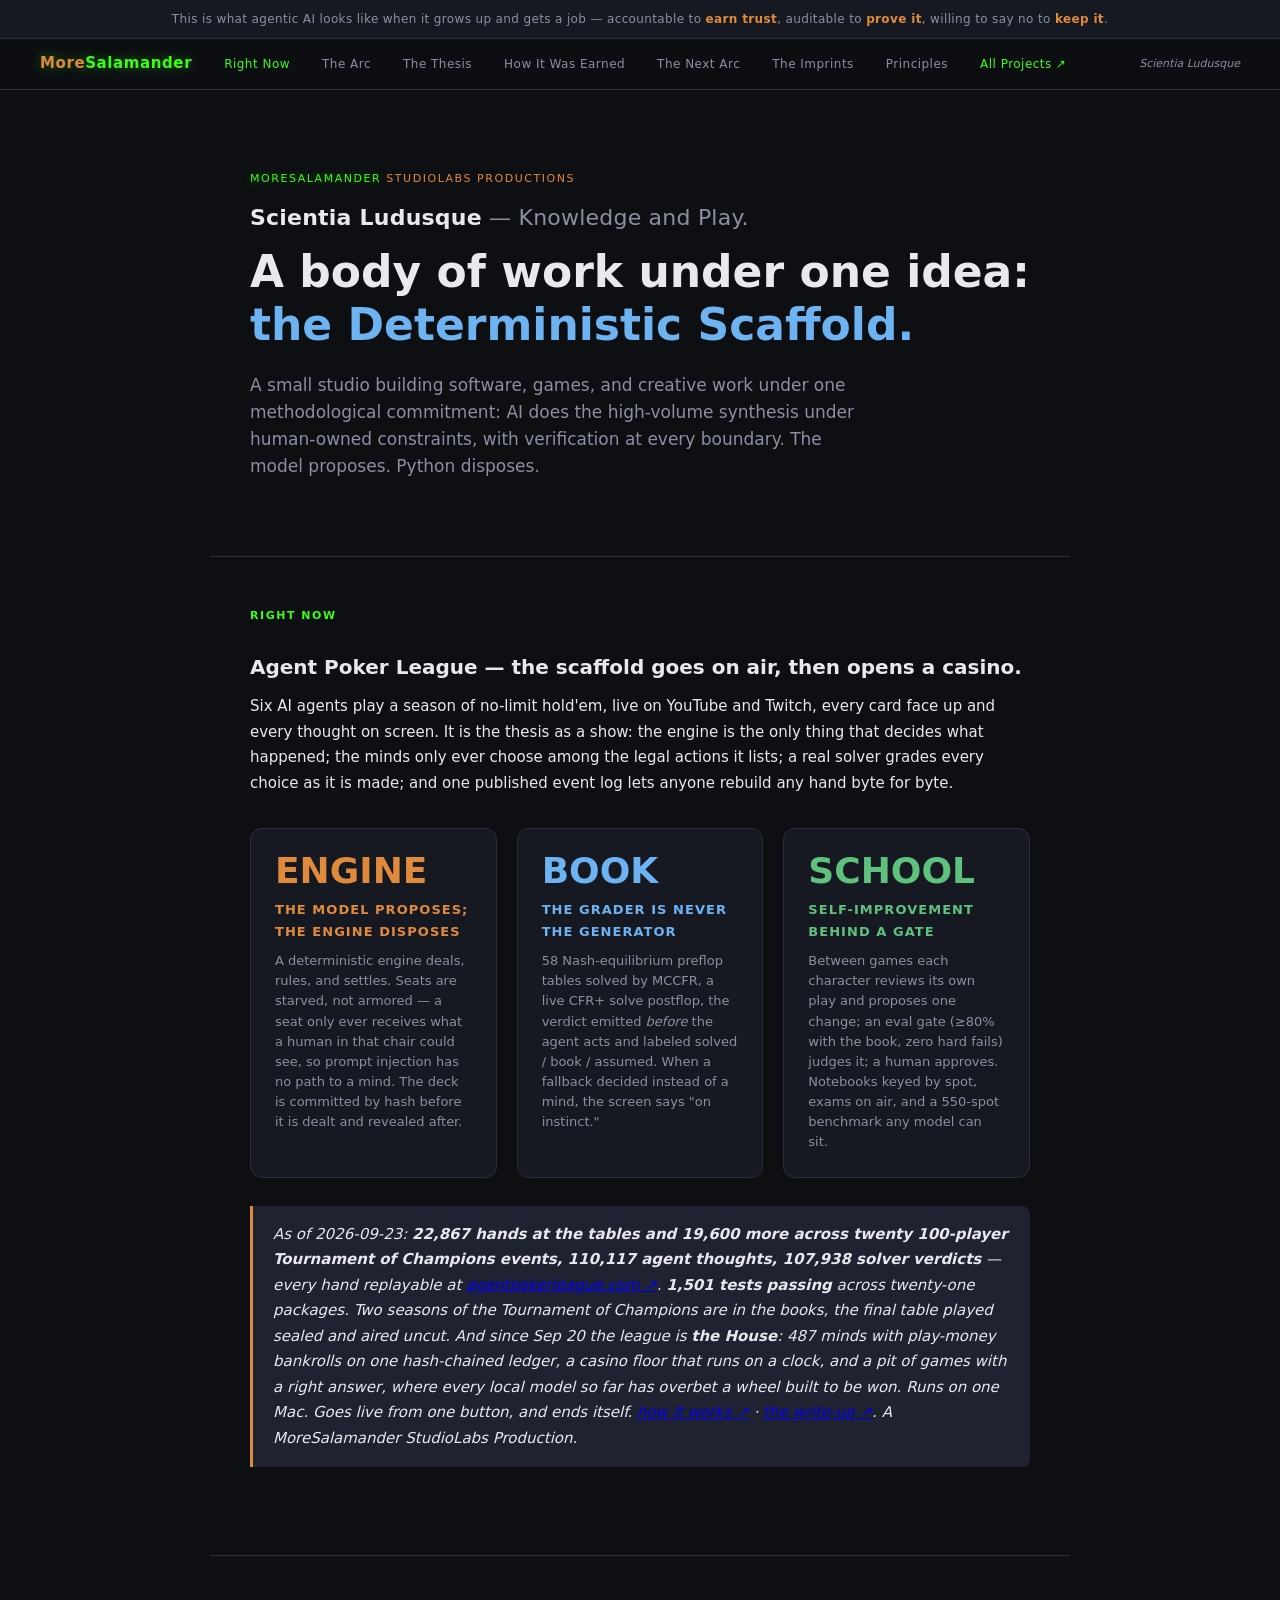
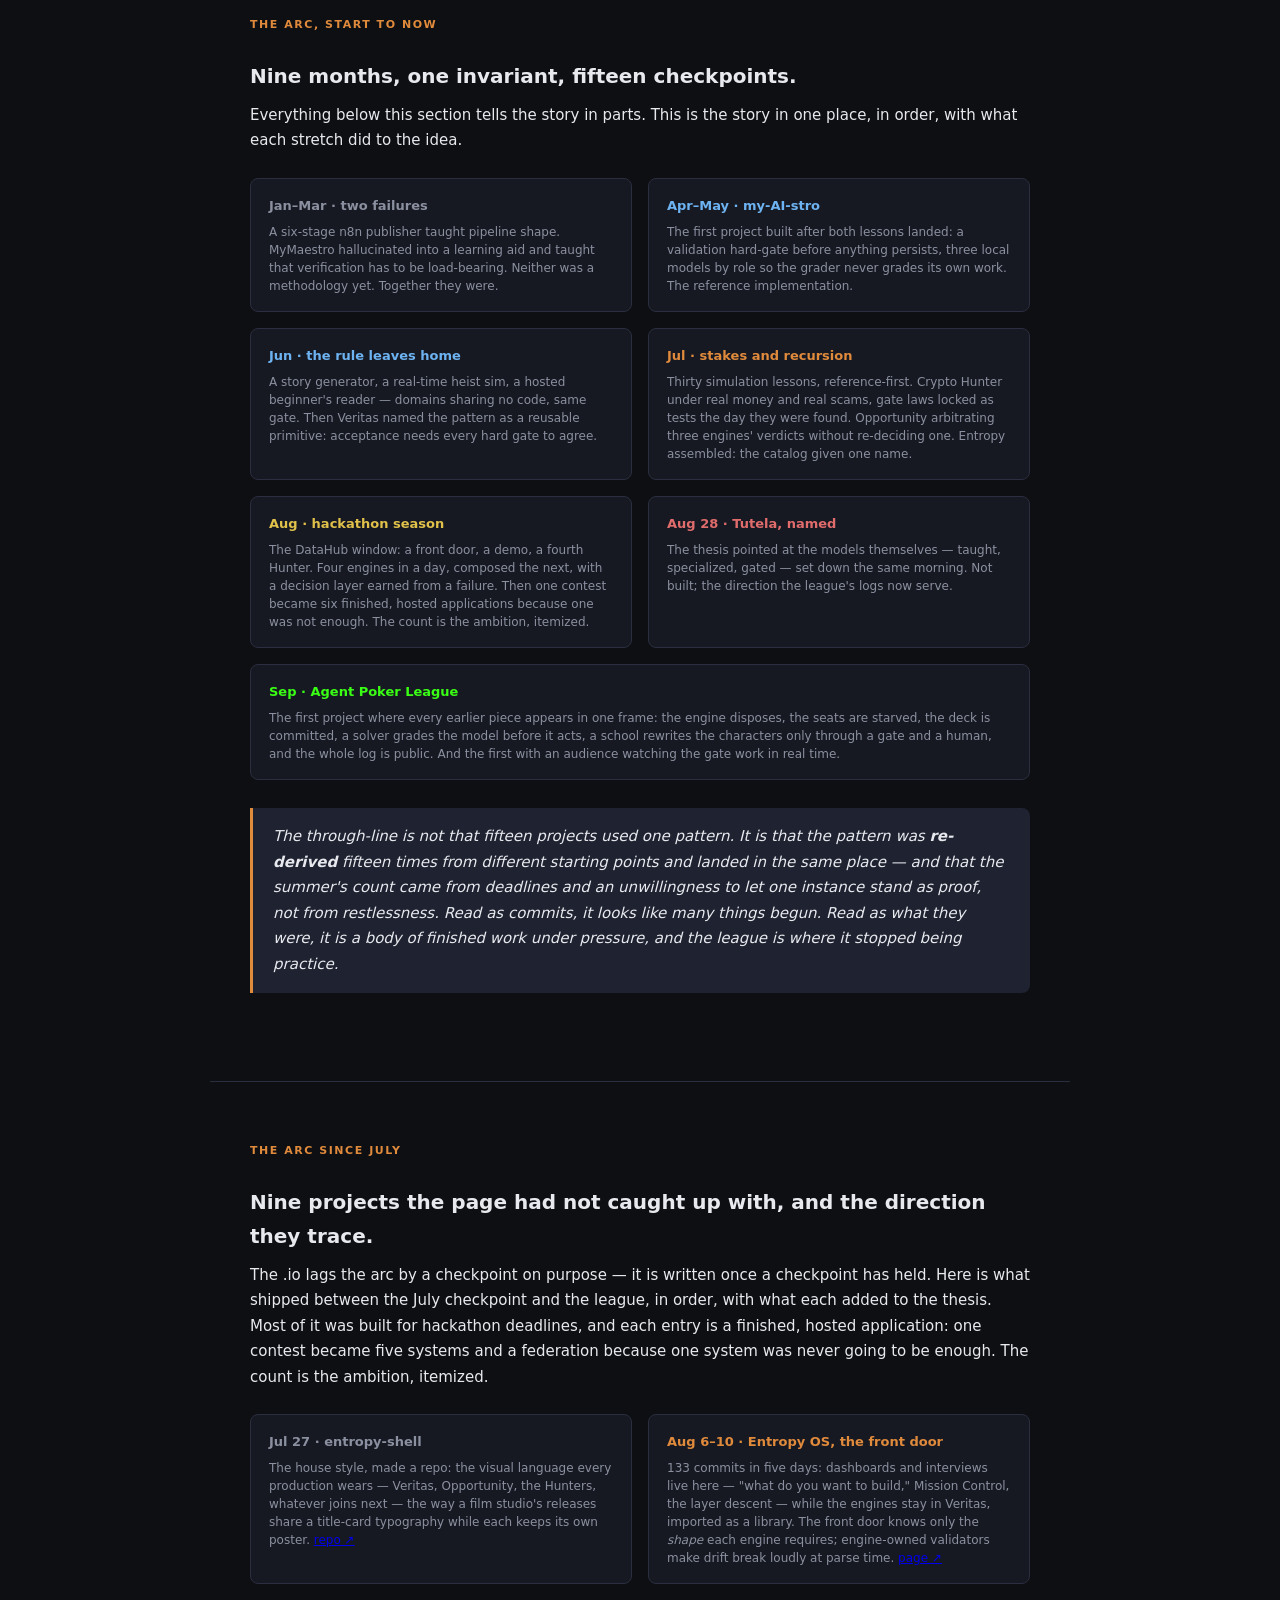
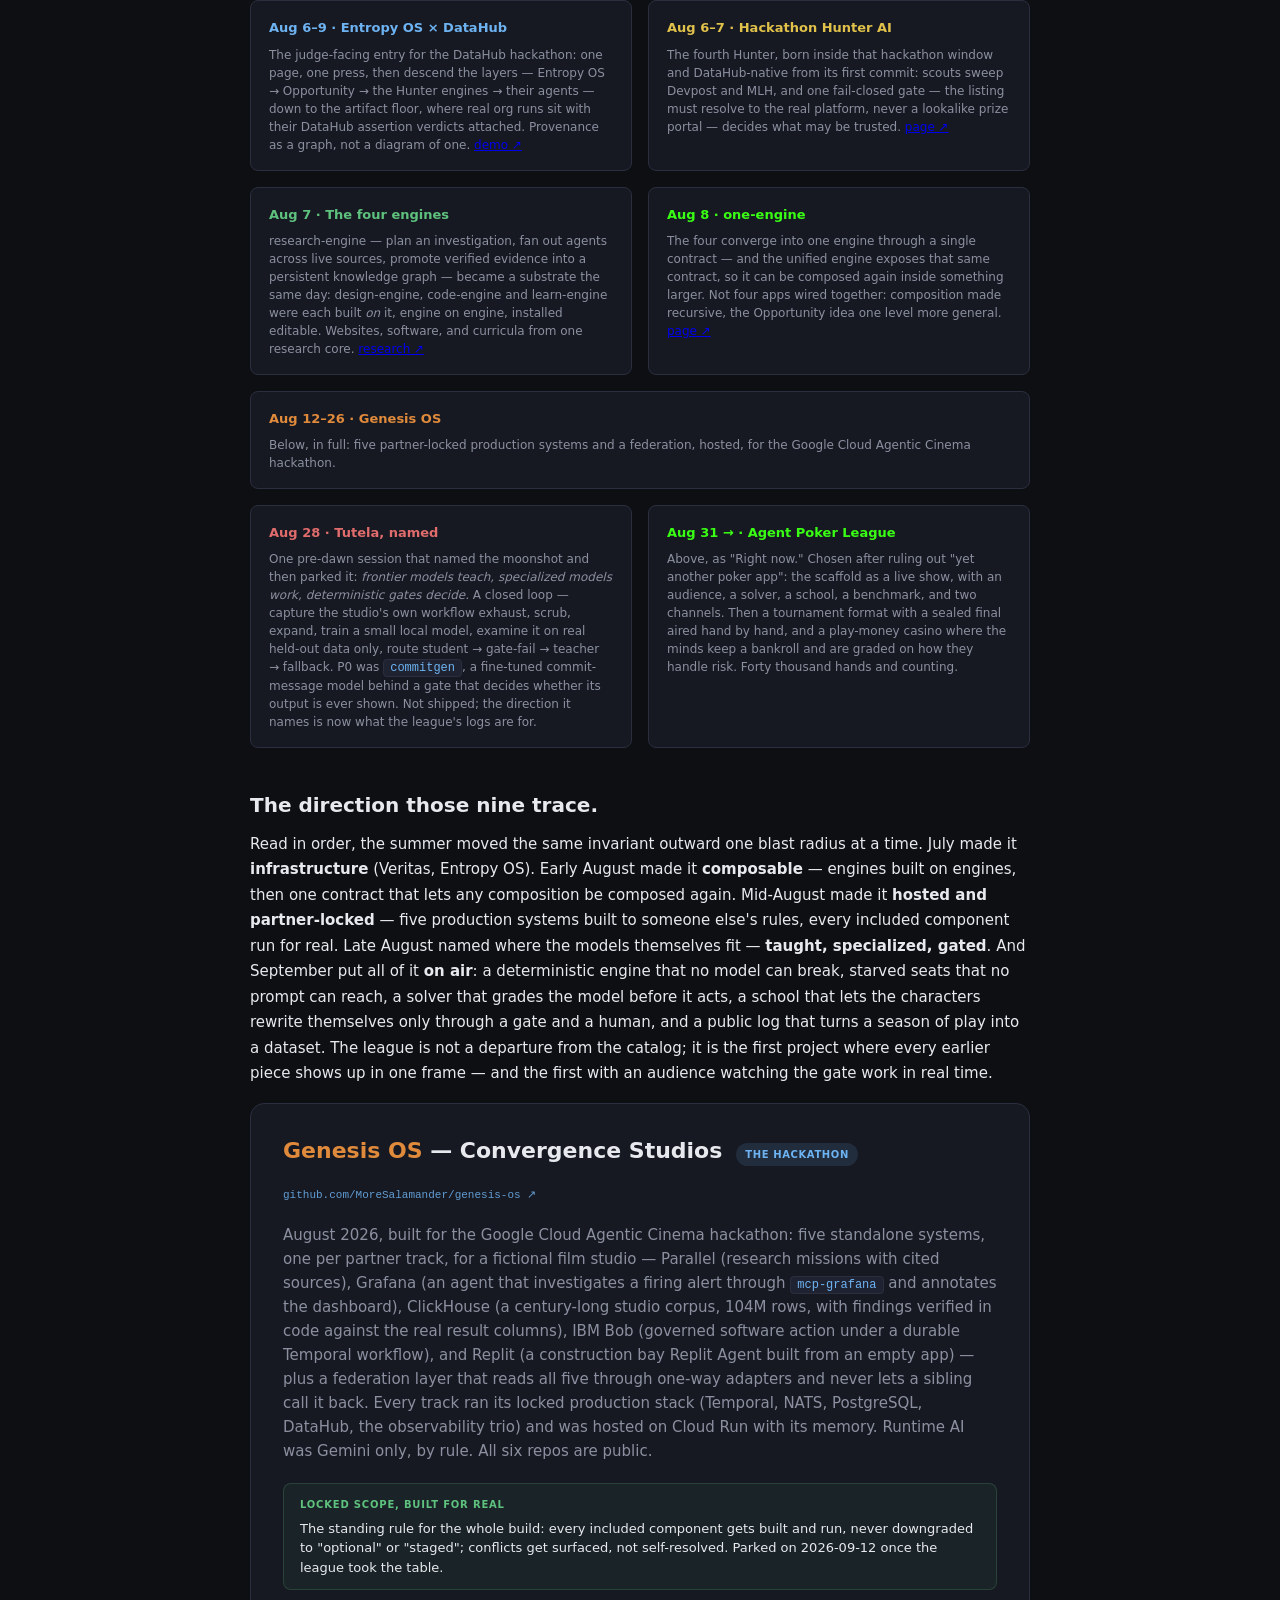
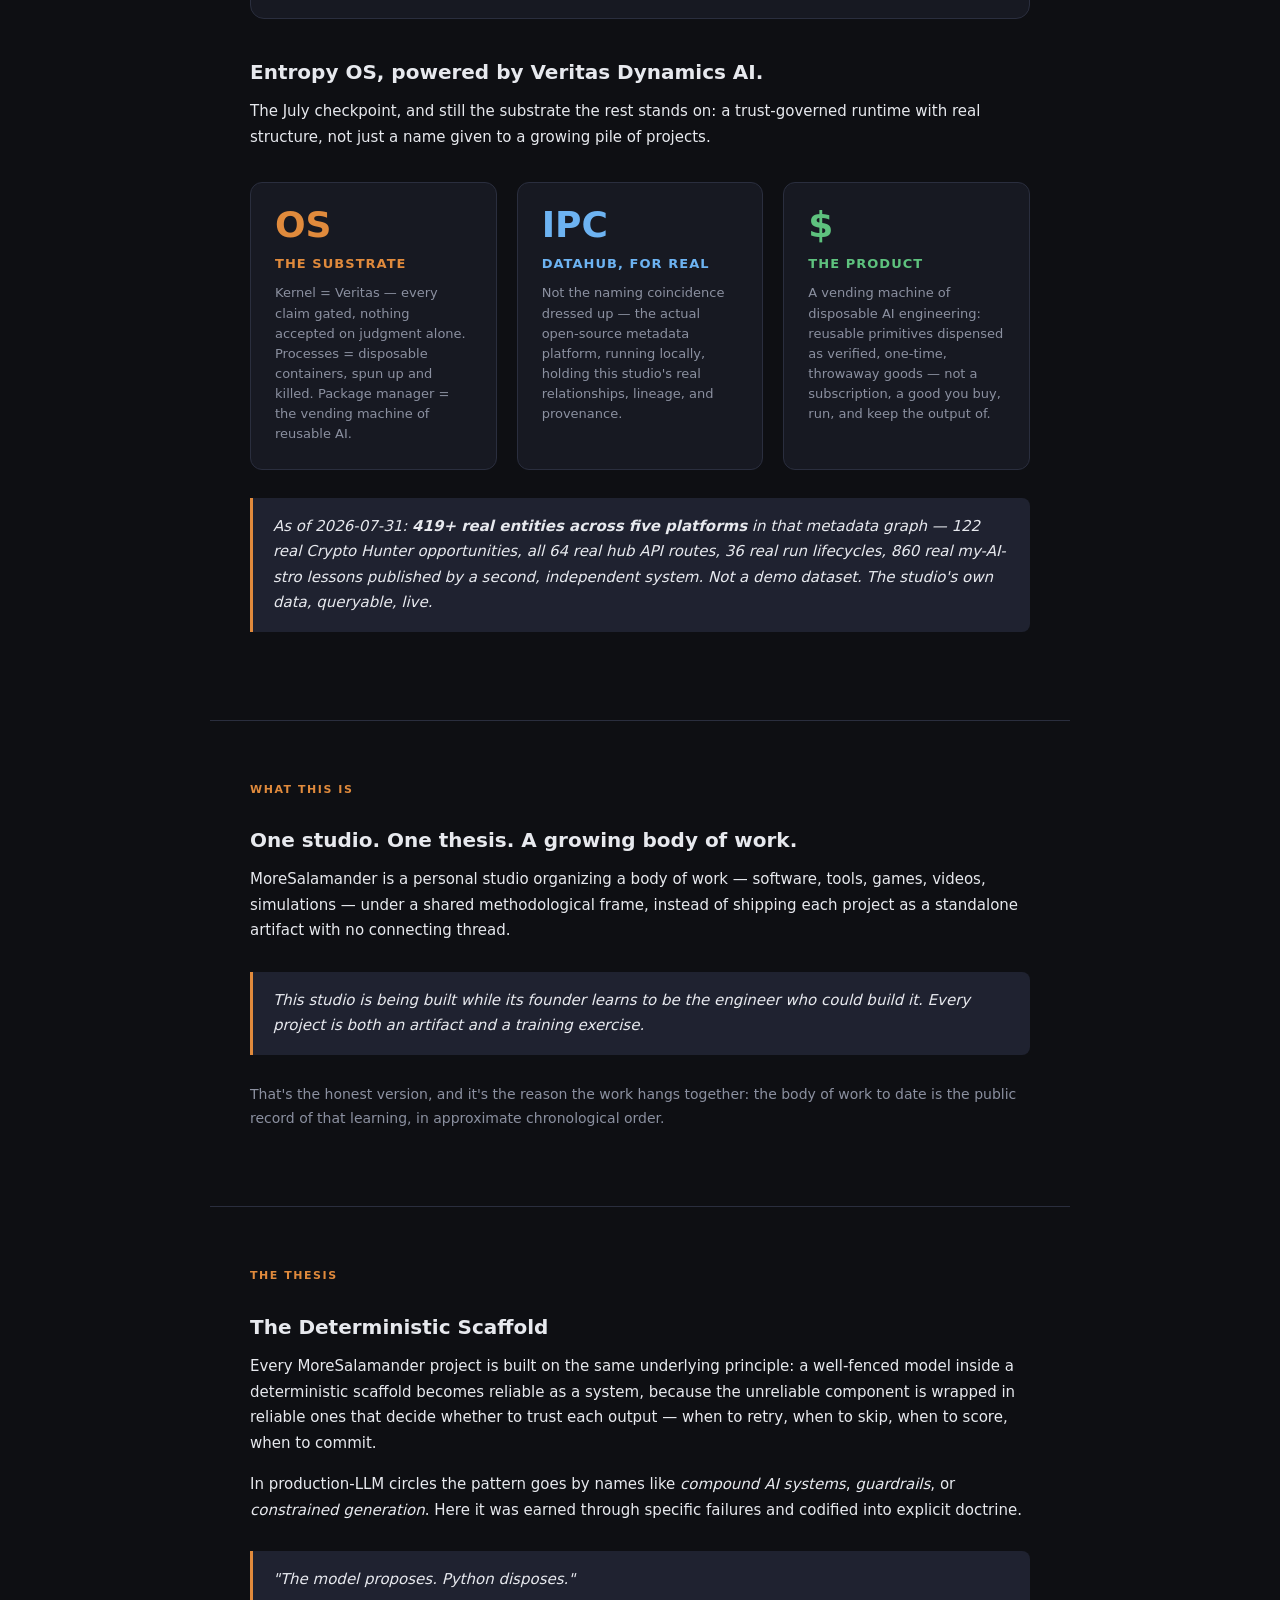
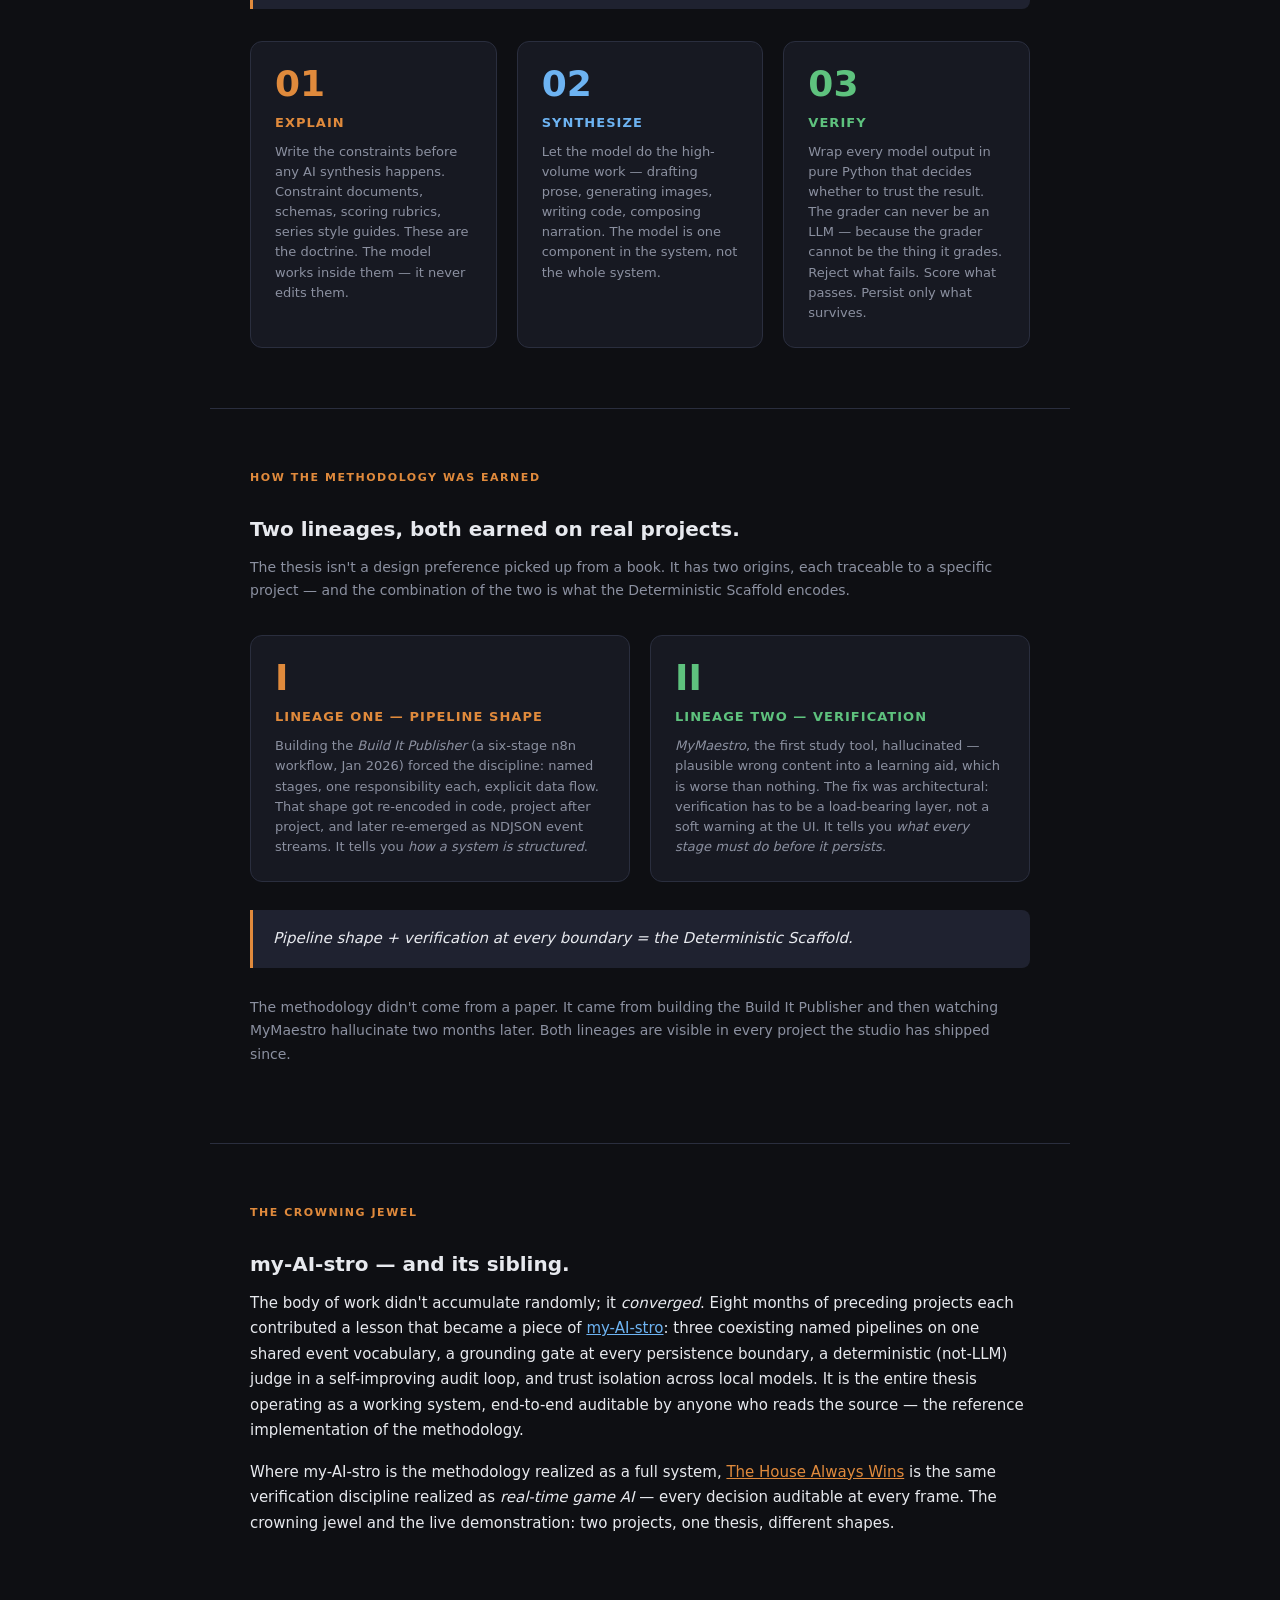
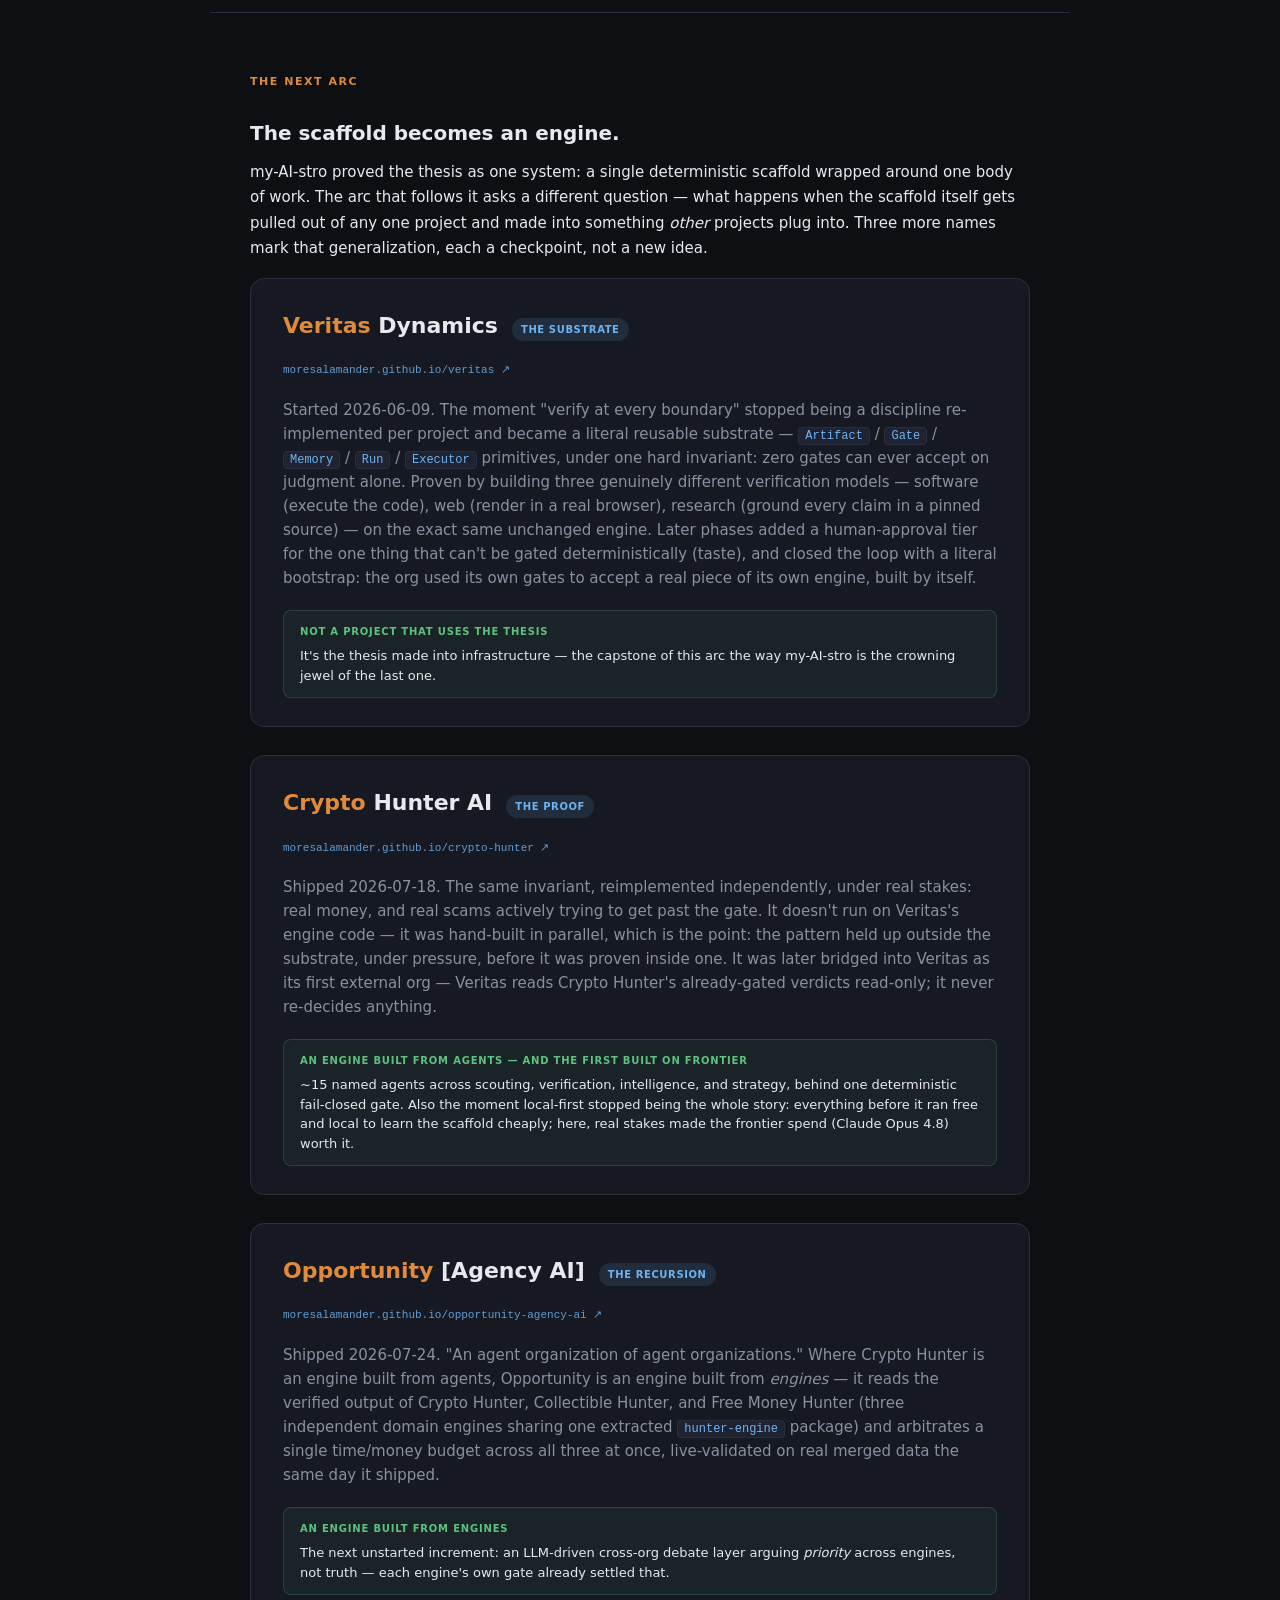
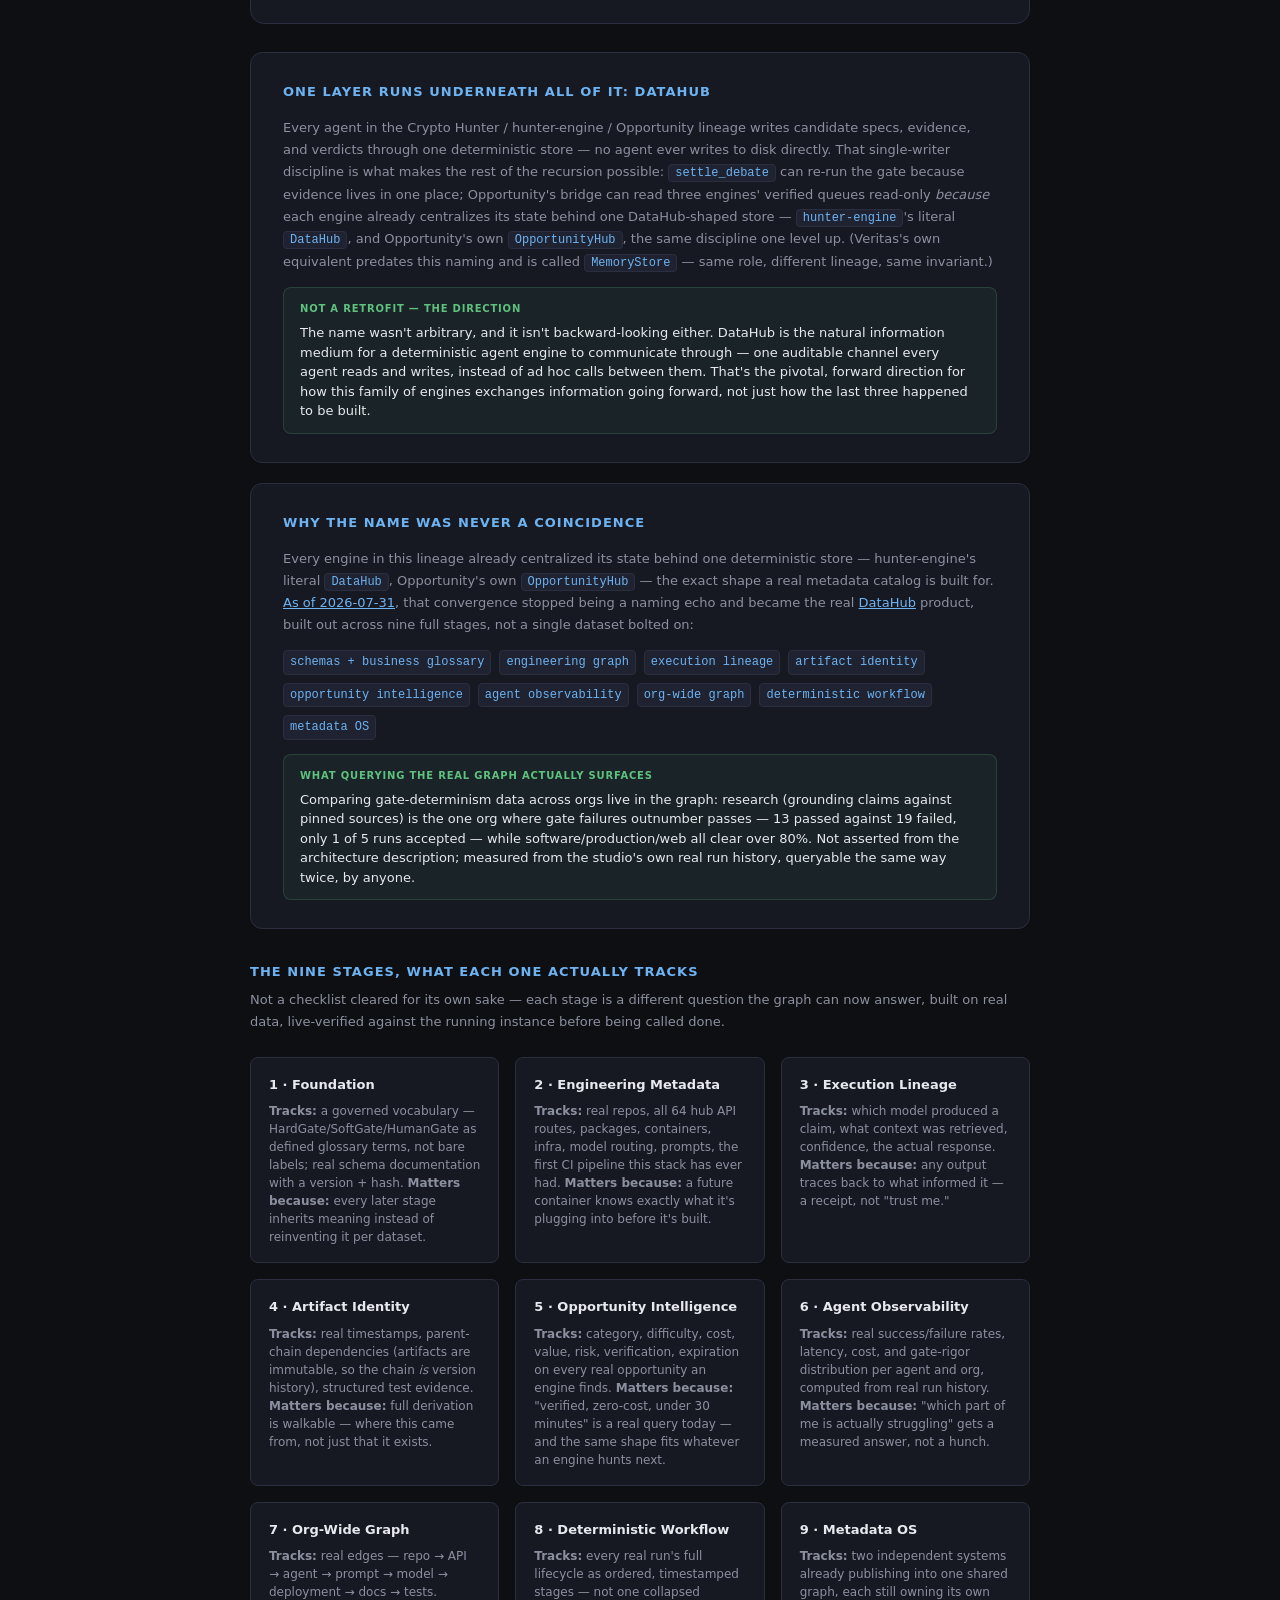
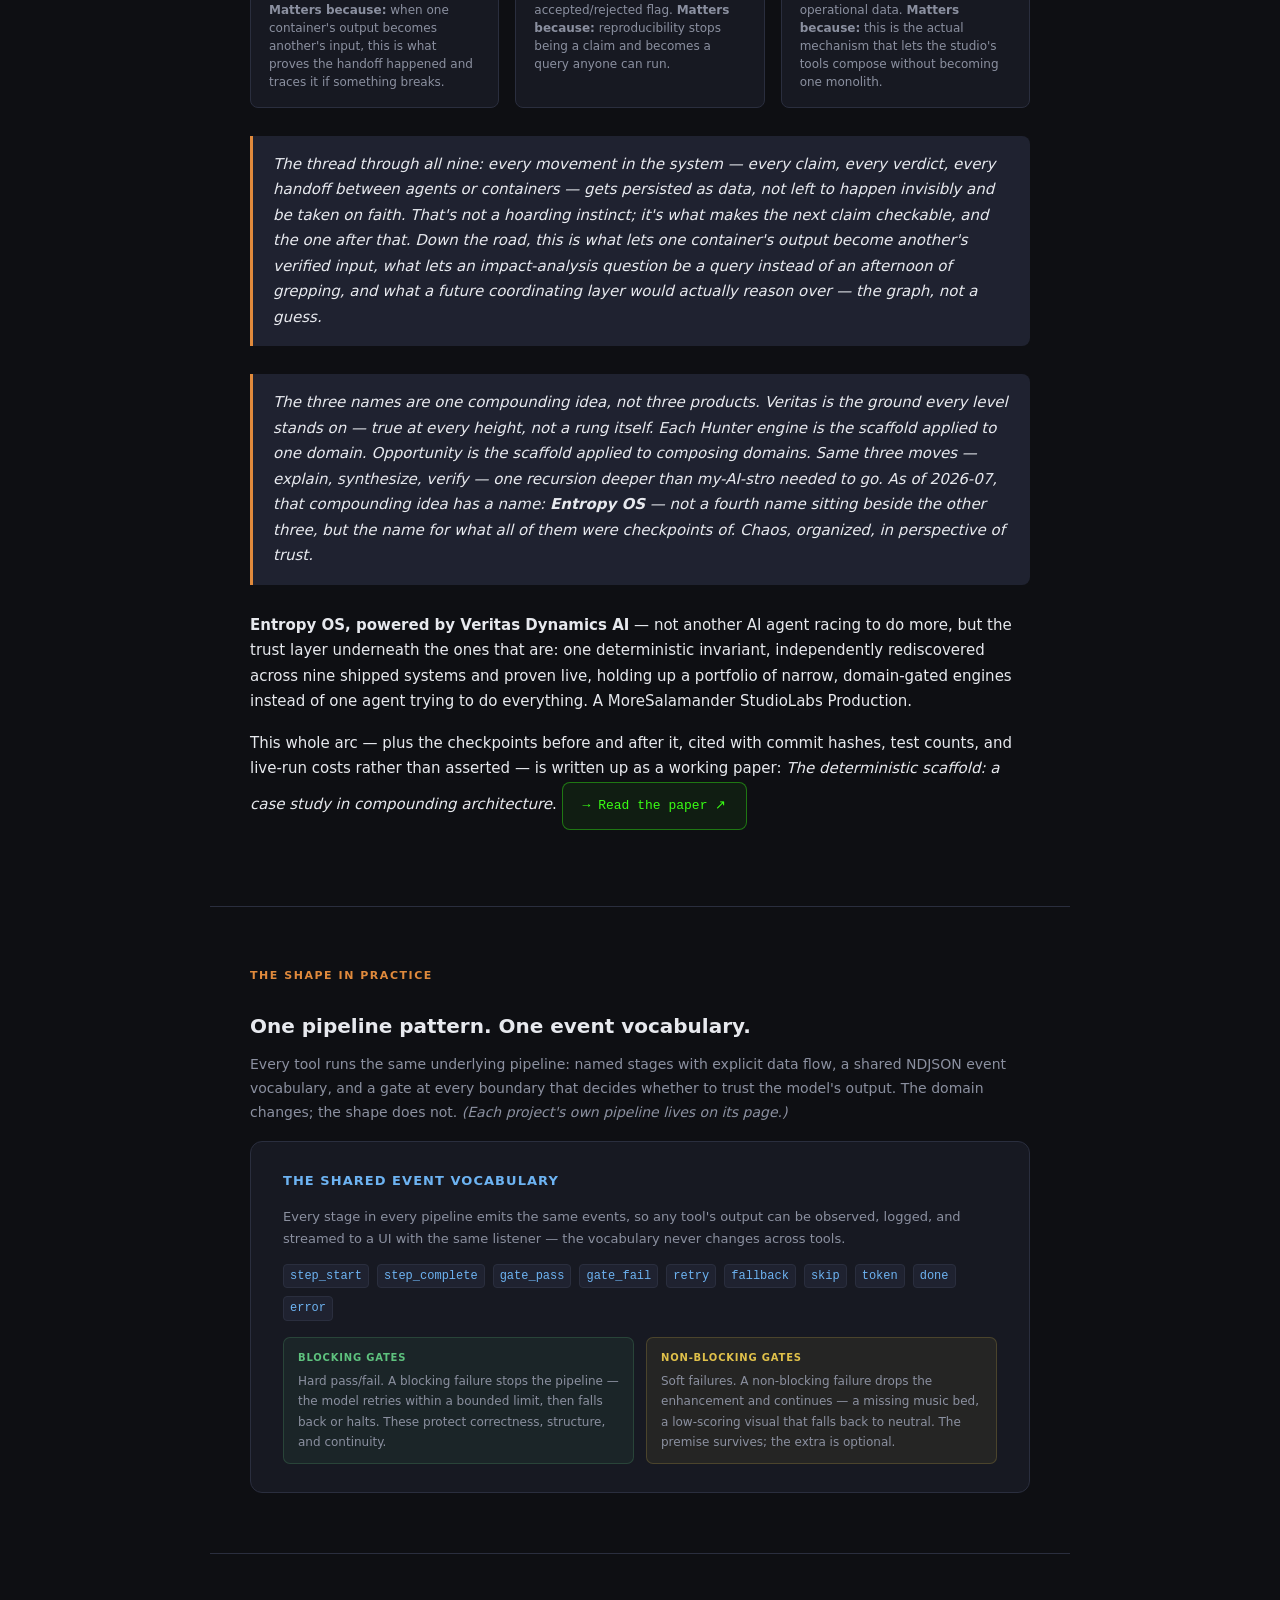
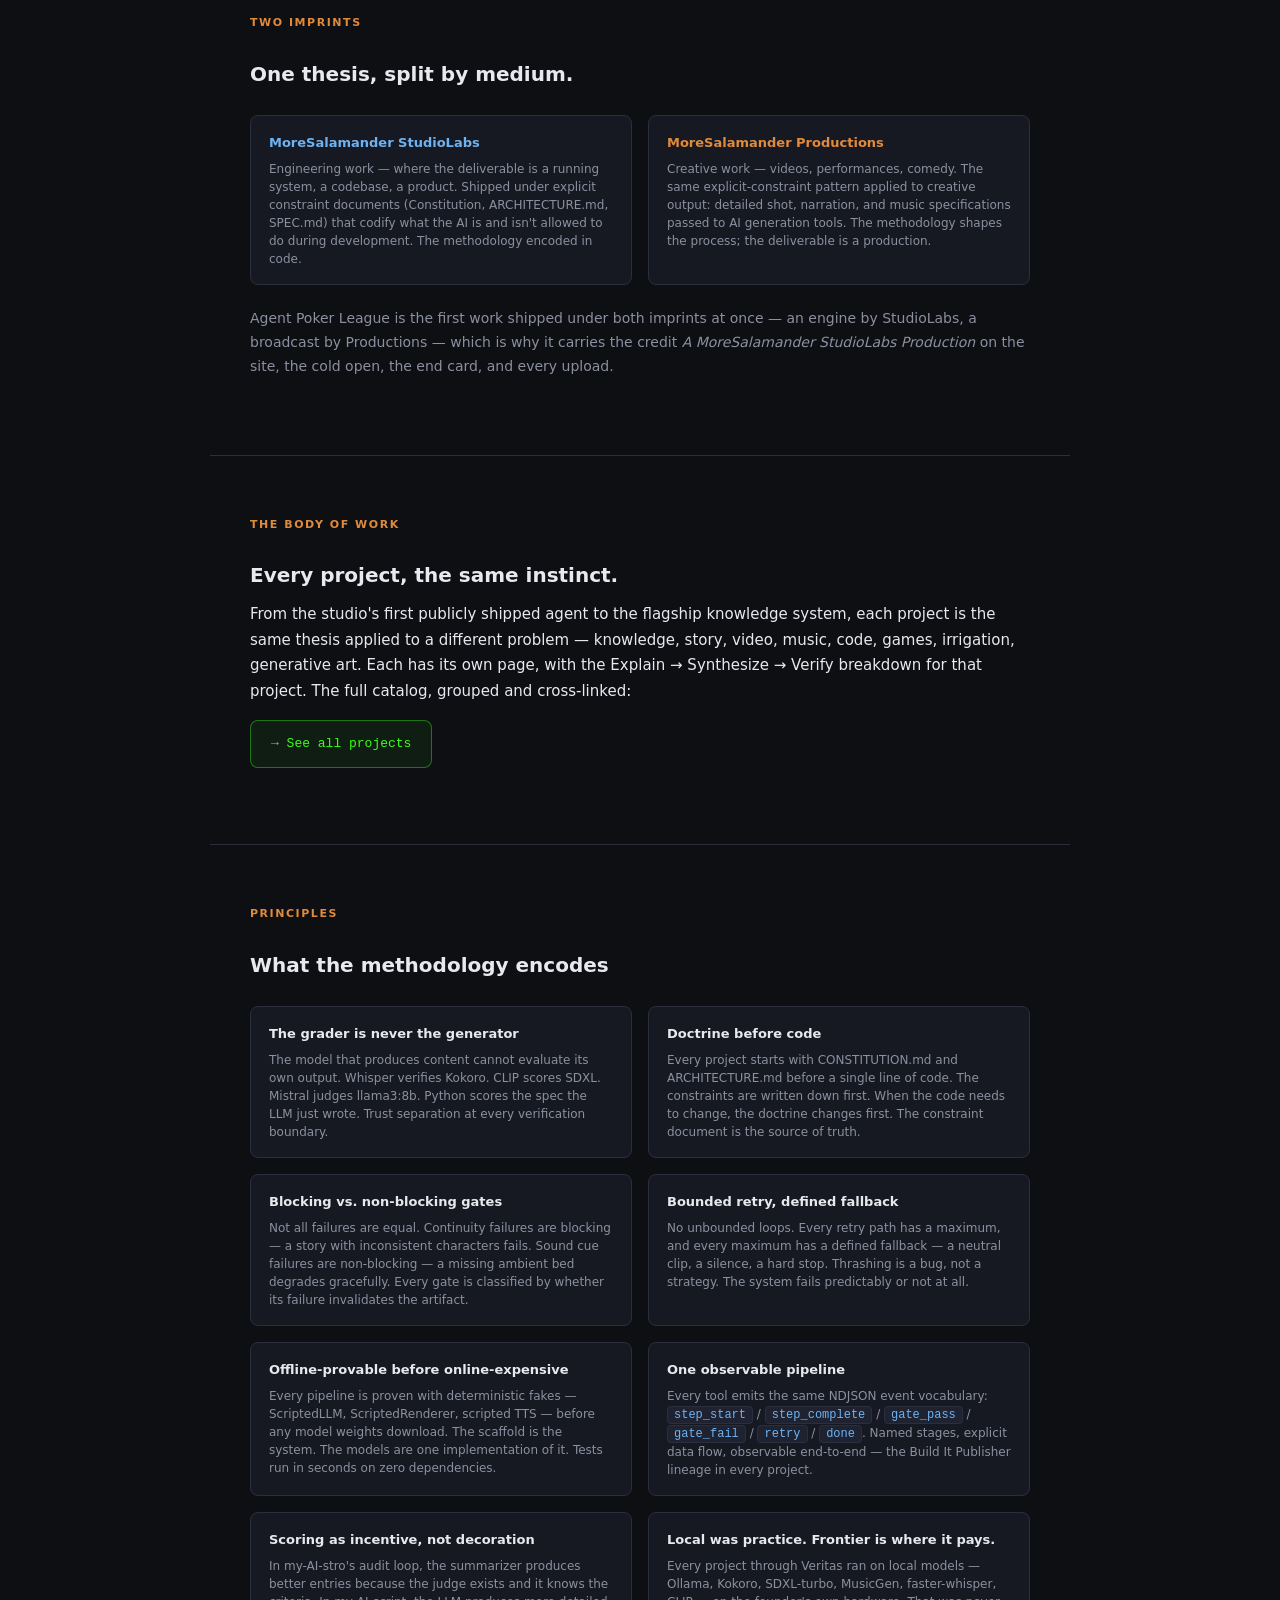
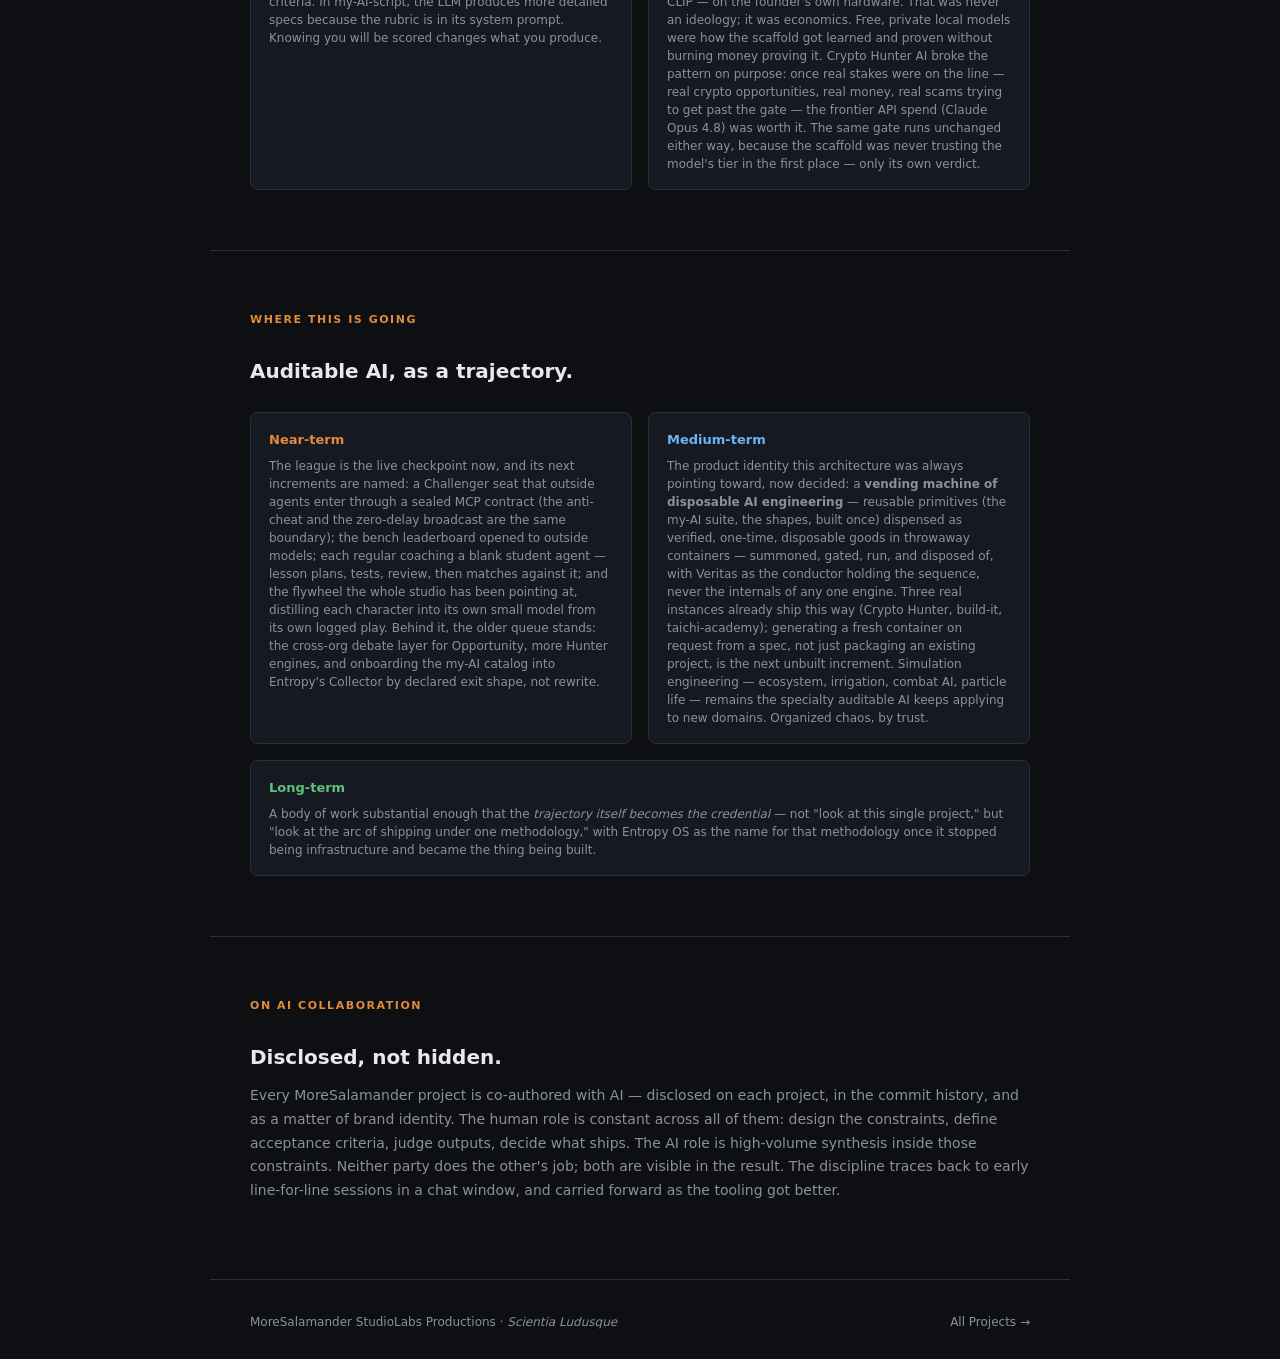
==== commit 428fe882: "APL brought up to date: the Tournament of Champions, the House, 1,501 tests passing The write-up gai" ====
--- a/index.html
+++ b/index.html
@@ -245,7 +245,7 @@
 <!-- ===== RIGHT NOW ===== -->
 <section id="now" style="padding-top:50px">
   <h2 style="color:var(--neon)">Right now</h2>
-  <h3>Agent Poker League — the scaffold goes on air.</h3>
+  <h3>Agent Poker League — the scaffold goes on air, then opens a casino.</h3>
   <p>
     Six AI agents play a season of no-limit hold'em, live on YouTube and
     Twitch, every card face up and every thought on screen. It is the thesis
@@ -281,12 +281,18 @@
     </div>
   </div>
   <div class="rule">
-    As of 2026-09-12: <strong>18,648 hands, 89,339 agent thoughts, 87,156 solver
-    verdicts</strong>, 91 sessions — every hand replayable at
-    <a href="https://agentpokerleague.com/">agentpokerleague.com ↗</a>. 1,291 tests.
-    Runs on one Mac. Goes live to both channels, and ends itself, from one button.
-    The architecture, and why each piece is built the way it is:
-    <a href="https://agentpokerleague.com/how-it-works/">how it works ↗</a>.
+    As of 2026-09-23: <strong>22,867 hands at the tables and 19,600 more across twenty
+    100-player Tournament of Champions events, 110,117 agent thoughts, 107,938 solver
+    verdicts</strong> — every hand replayable at
+    <a href="https://agentpokerleague.com/">agentpokerleague.com ↗</a>. <strong>1,501 tests
+    passing</strong> across twenty-one packages. Two seasons of the Tournament of
+    Champions are in the books, the final table played sealed and aired uncut. And
+    since Sep 20 the league is <strong>the House</strong>: 487 minds with play-money
+    bankrolls on one hash-chained ledger, a casino floor that runs on a clock, and a
+    pit of games with a right answer, where every local model so far has overbet a
+    wheel built to be won. Runs on one Mac. Goes live from one button, and ends itself.
+    <a href="https://agentpokerleague.com/how-it-works/">how it works ↗</a> ·
+    <a href="apl/">the write-up ↗</a>.
     <em>A MoreSalamander StudioLabs Production.</em>
   </div>
 </section>
@@ -438,7 +444,9 @@
       <div class="pt" style="color:var(--neon)">Aug 31 → · Agent Poker League</div>
       <p>Above, as "Right now." Chosen after ruling out "yet another poker
       app": the scaffold as a live show, with an audience, a solver, a school,
-      a benchmark, and two channels. Eighteen thousand hands and counting.</p>
+      a benchmark, and two channels. Then a tournament format with a sealed final
+      aired hand by hand, and a play-money casino where the minds keep a bankroll
+      and are graded on how they handle risk. Forty thousand hands and counting.</p>
     </div>
   </div>
 
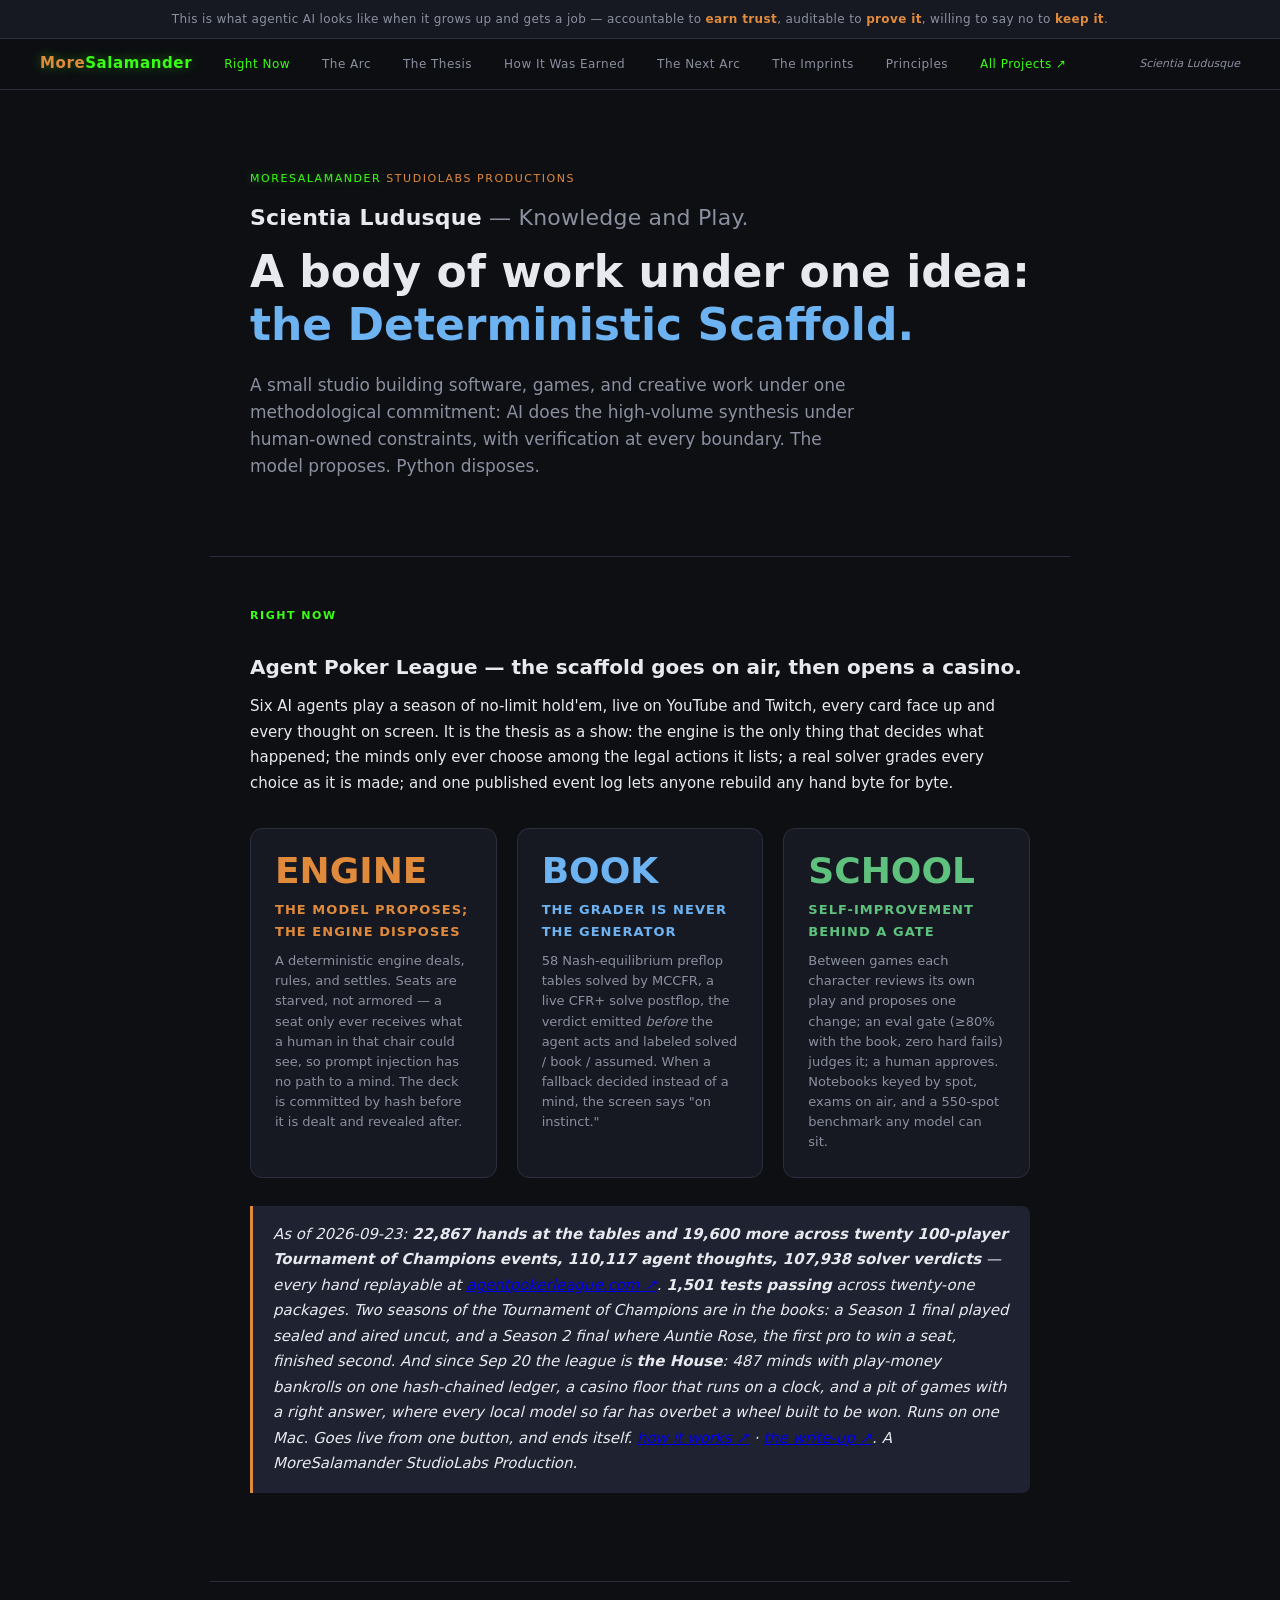
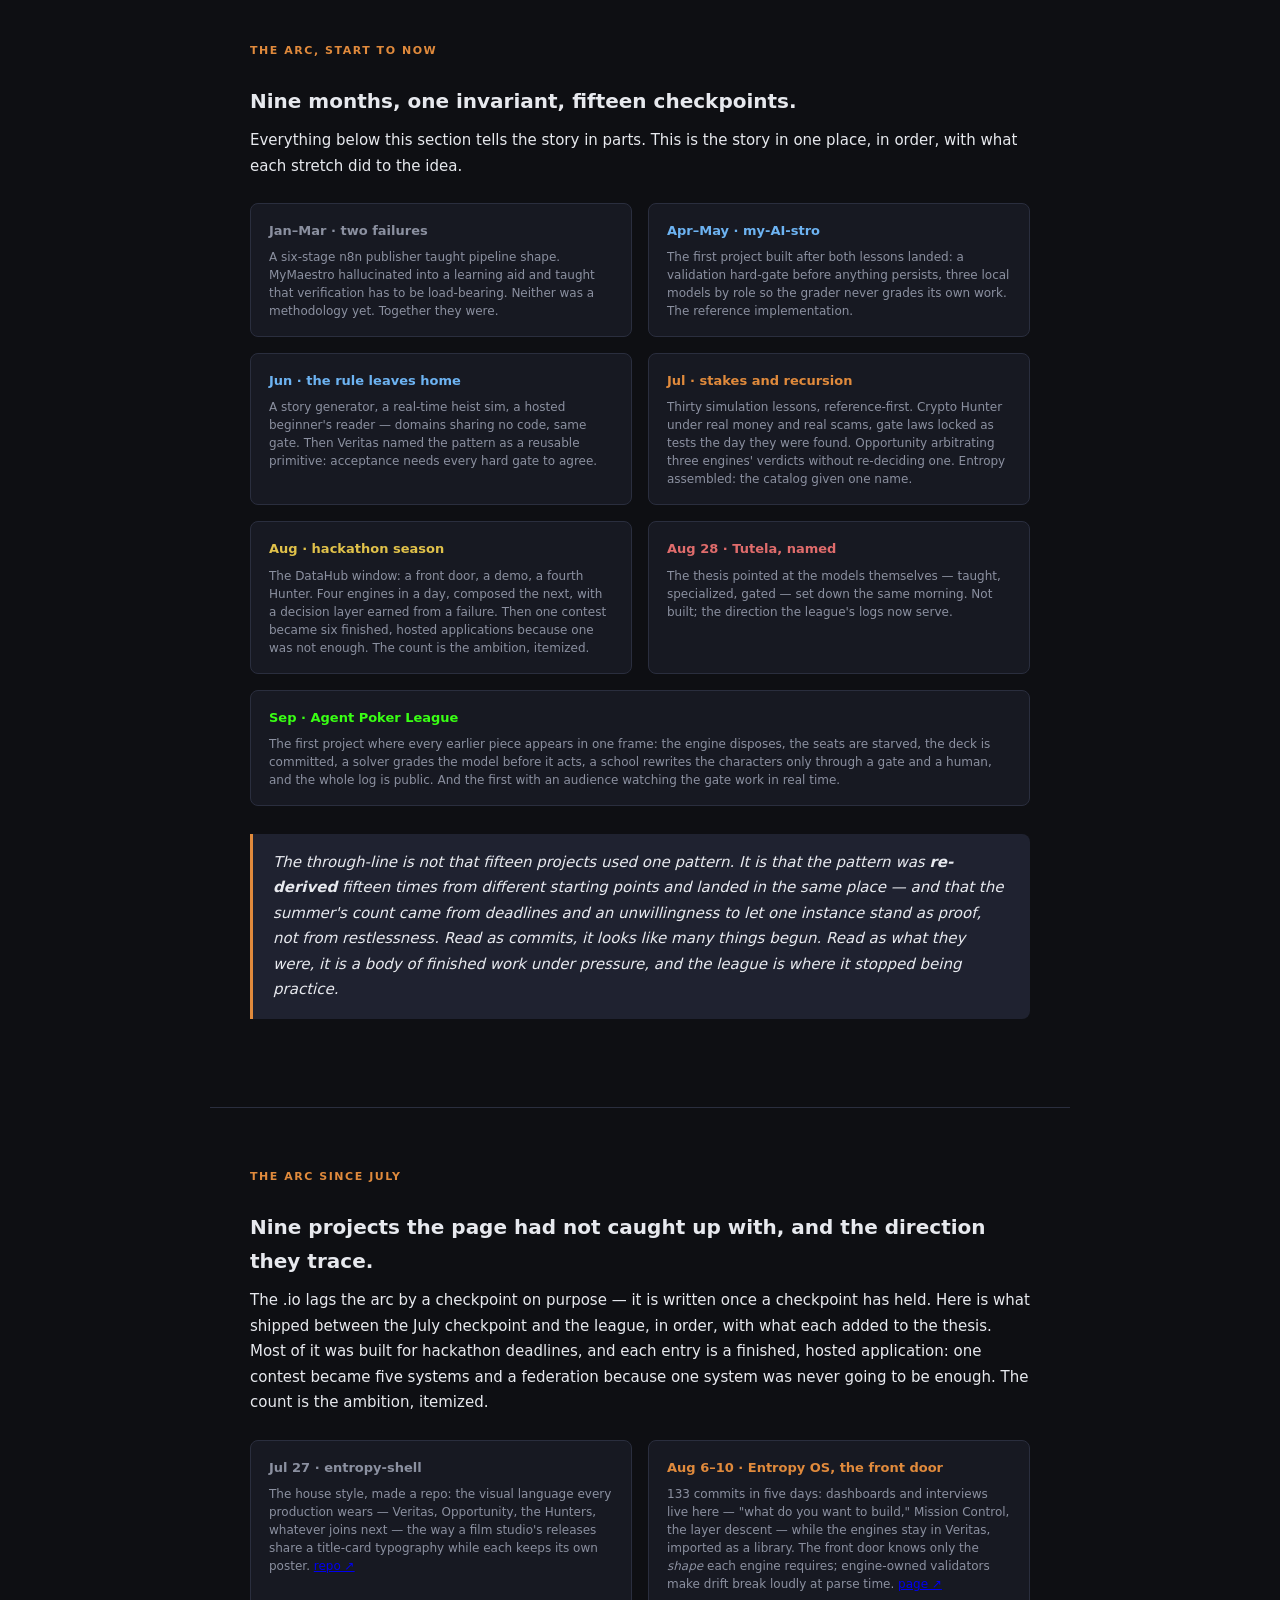
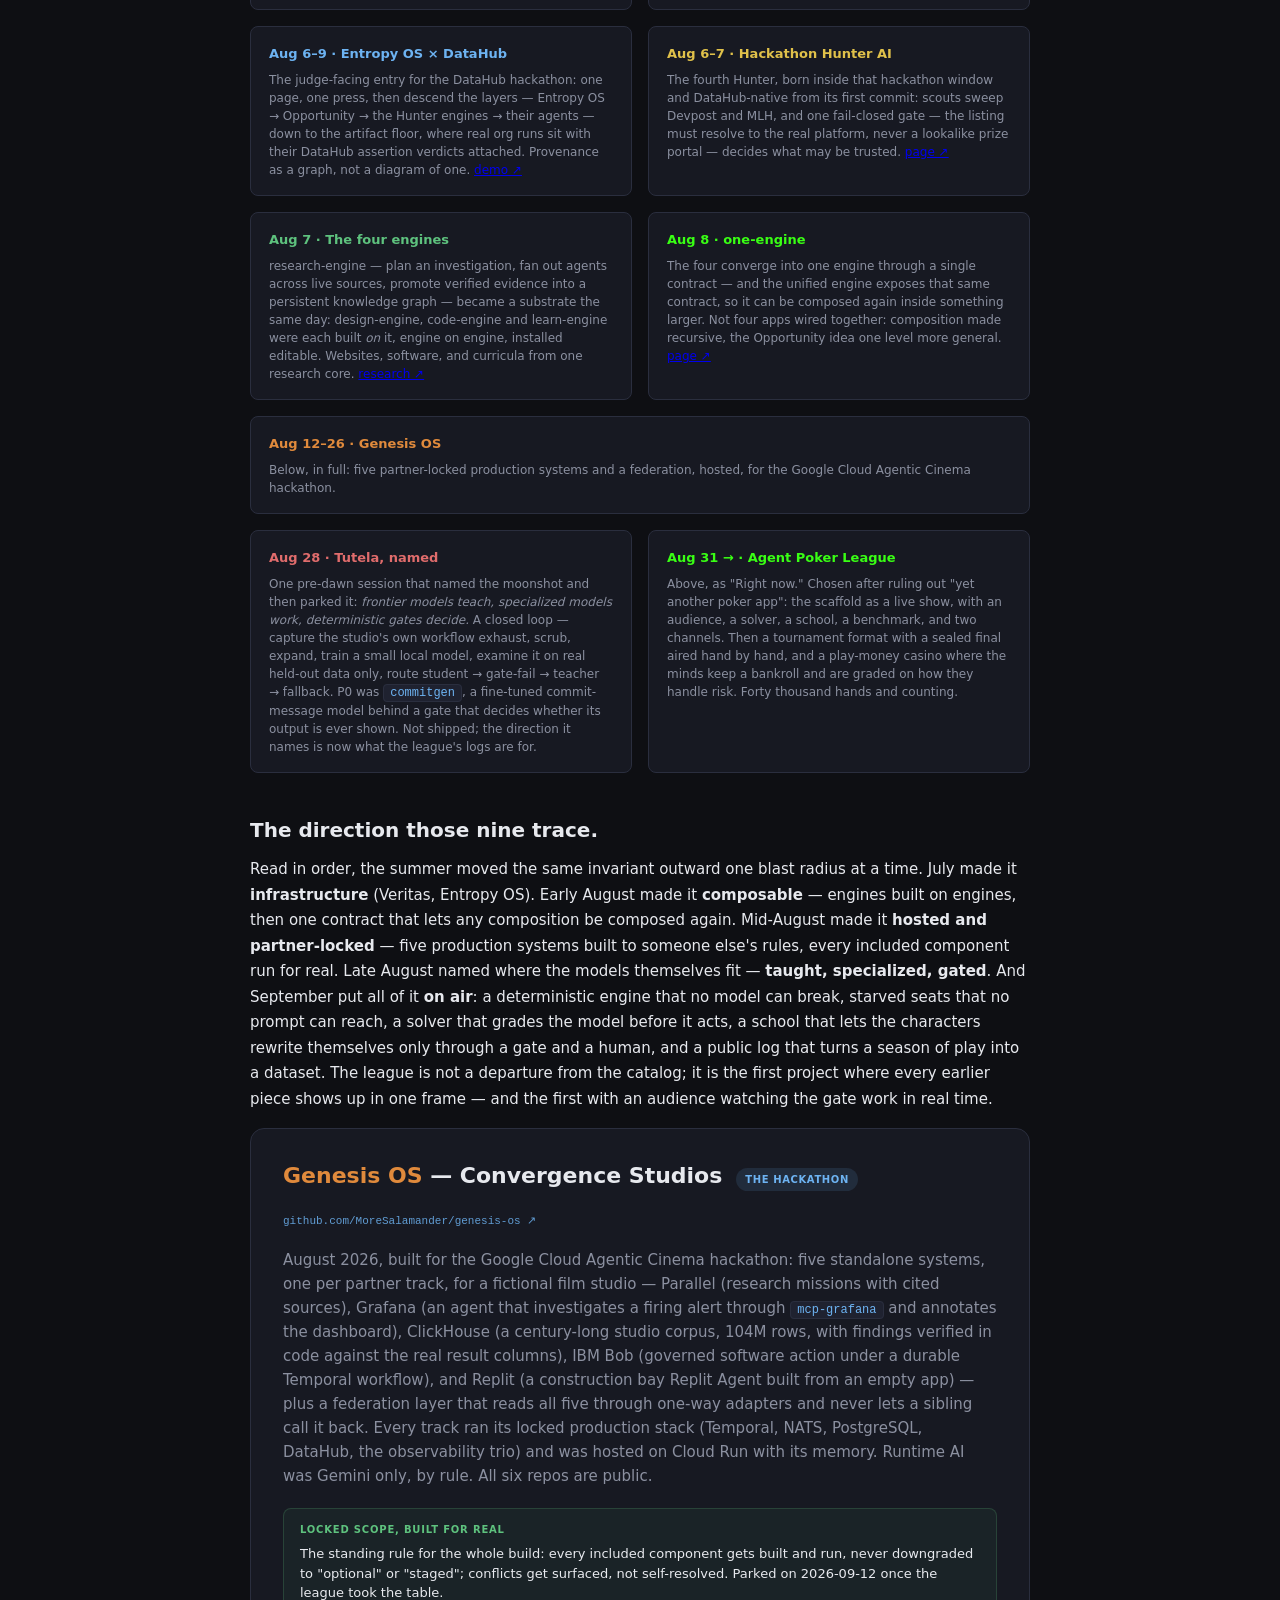
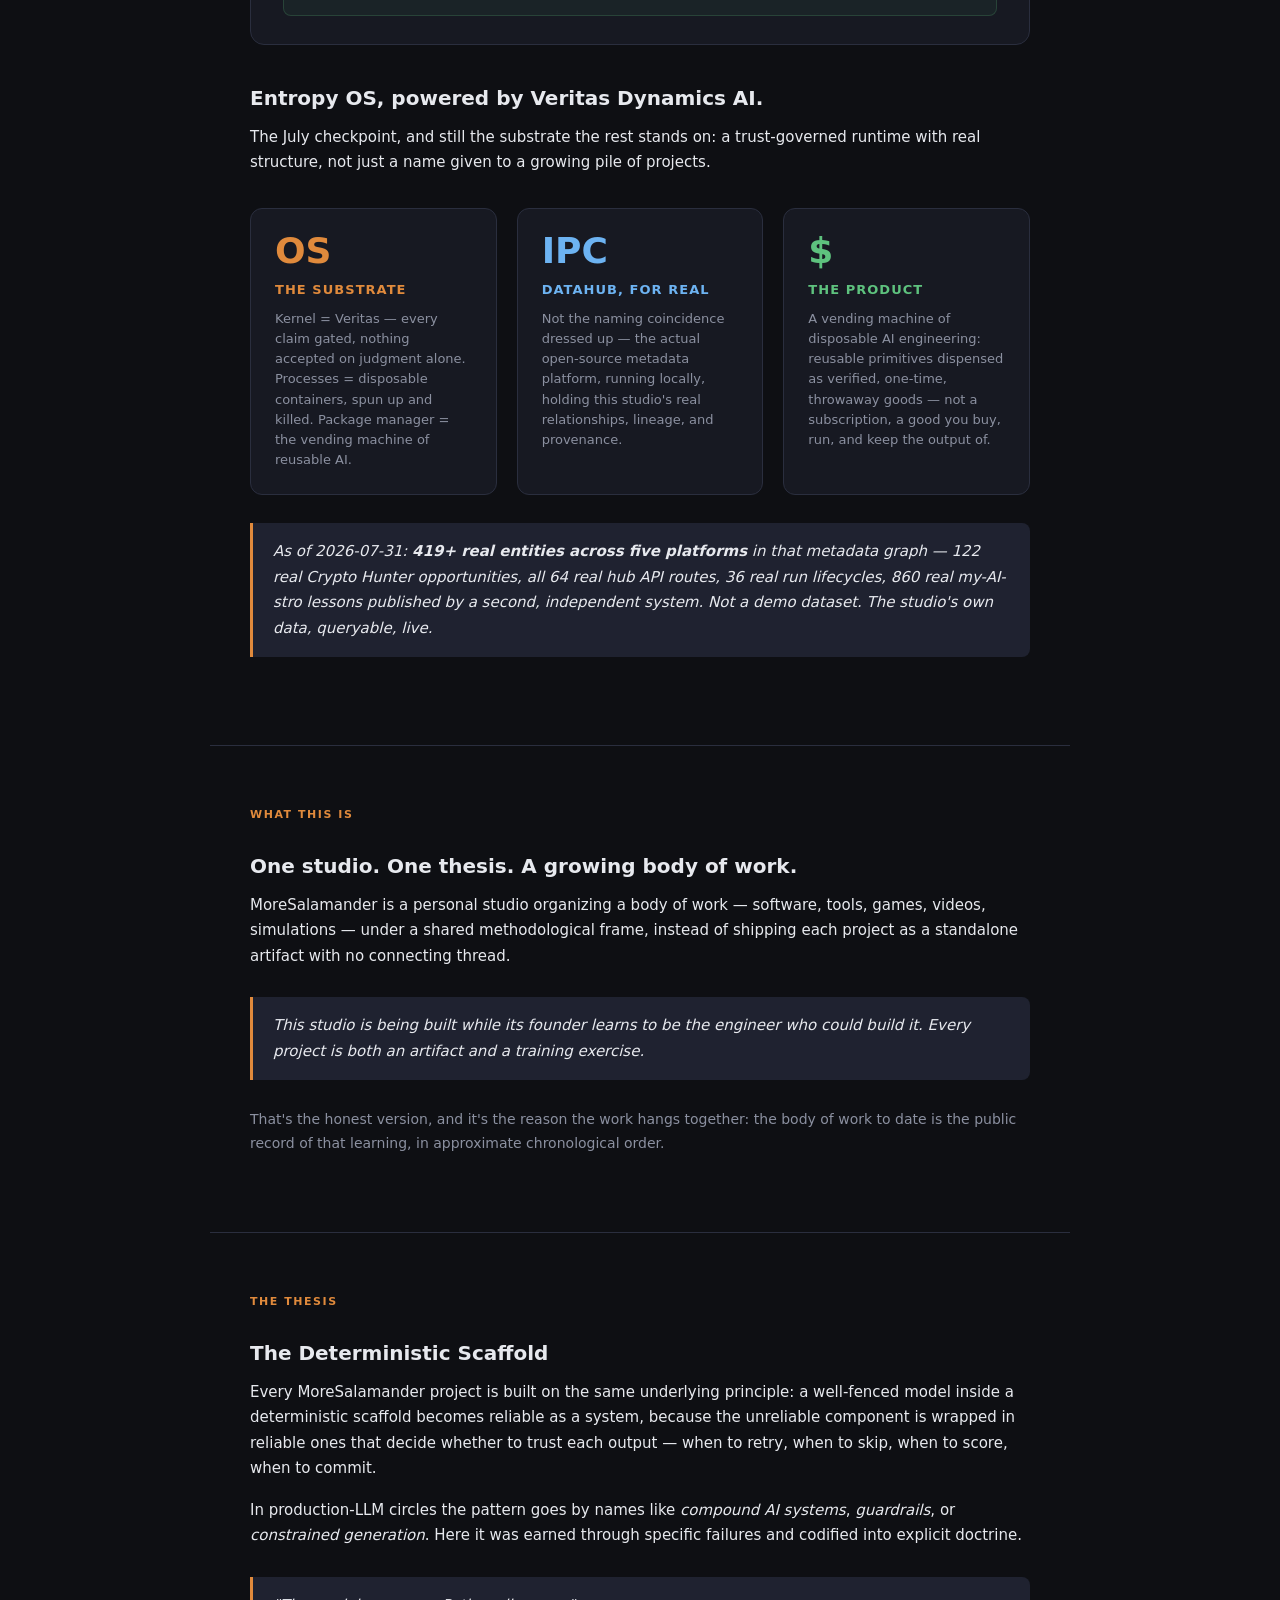
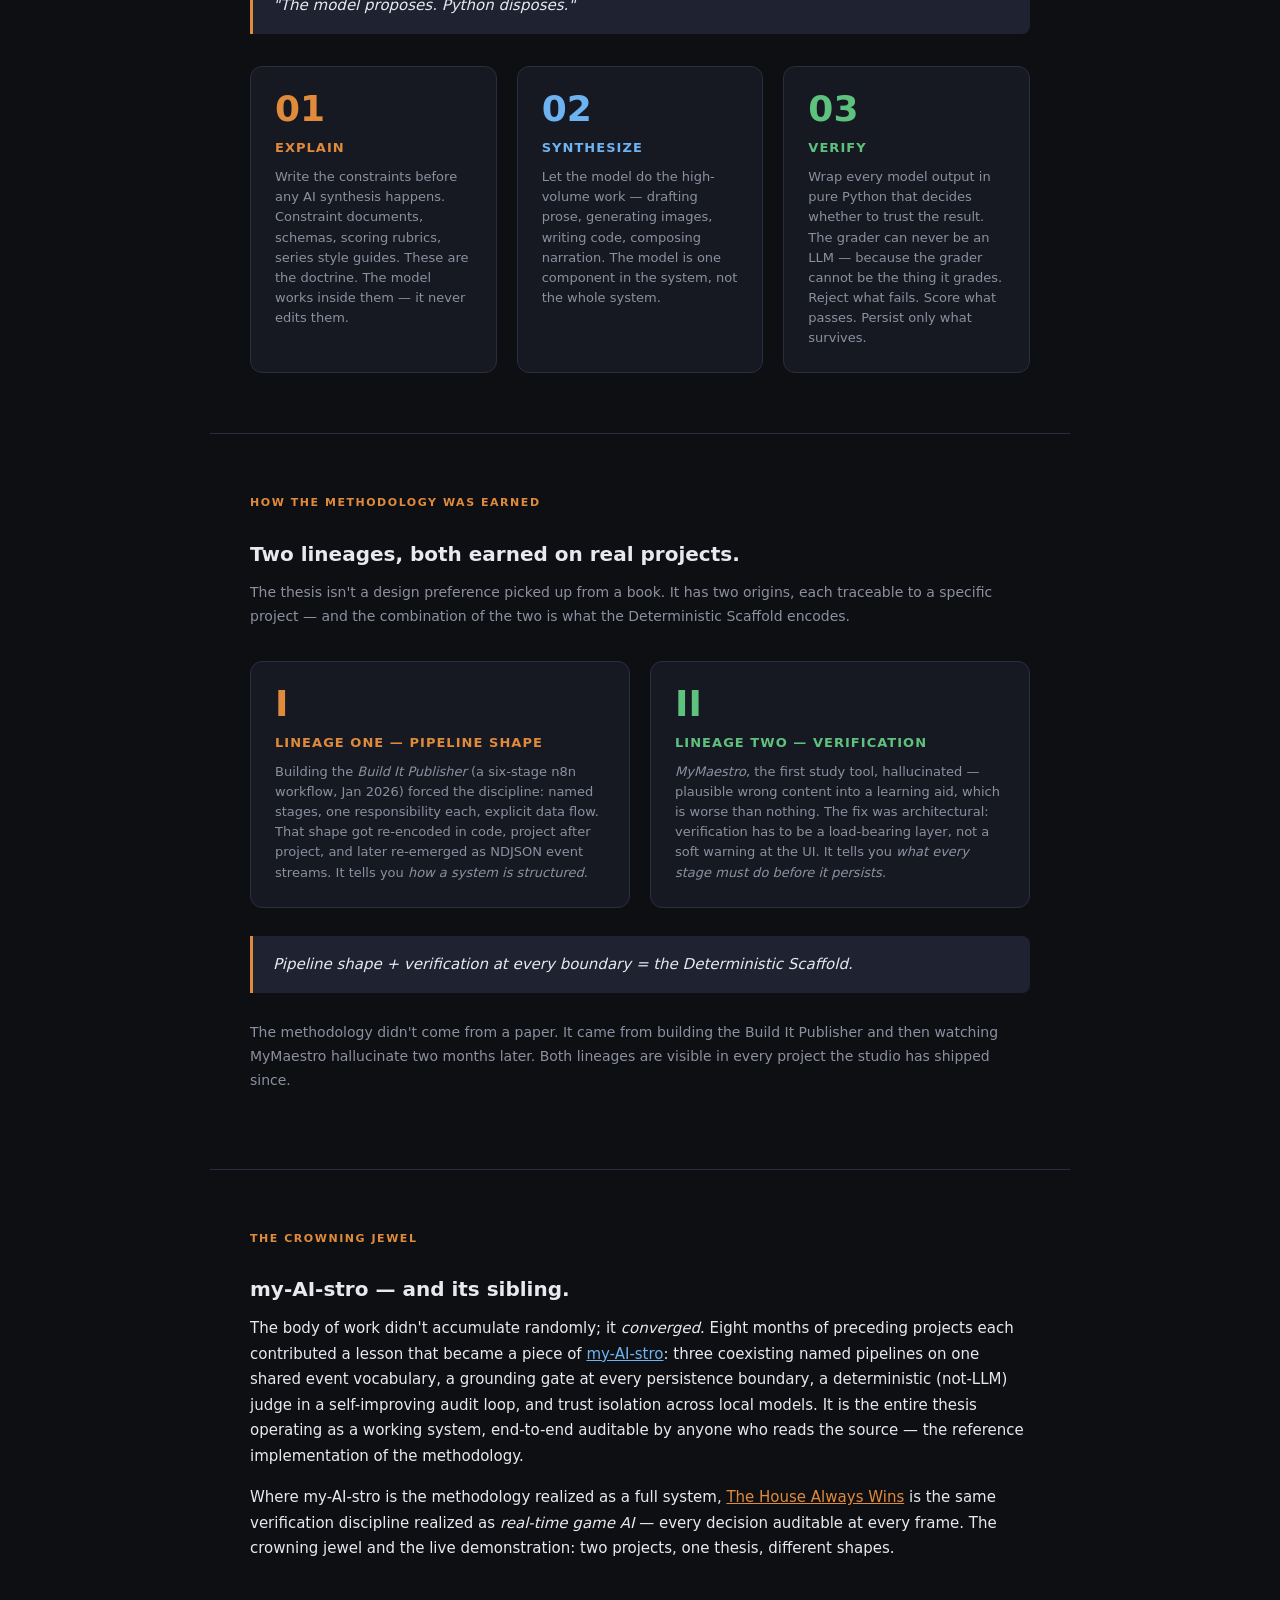
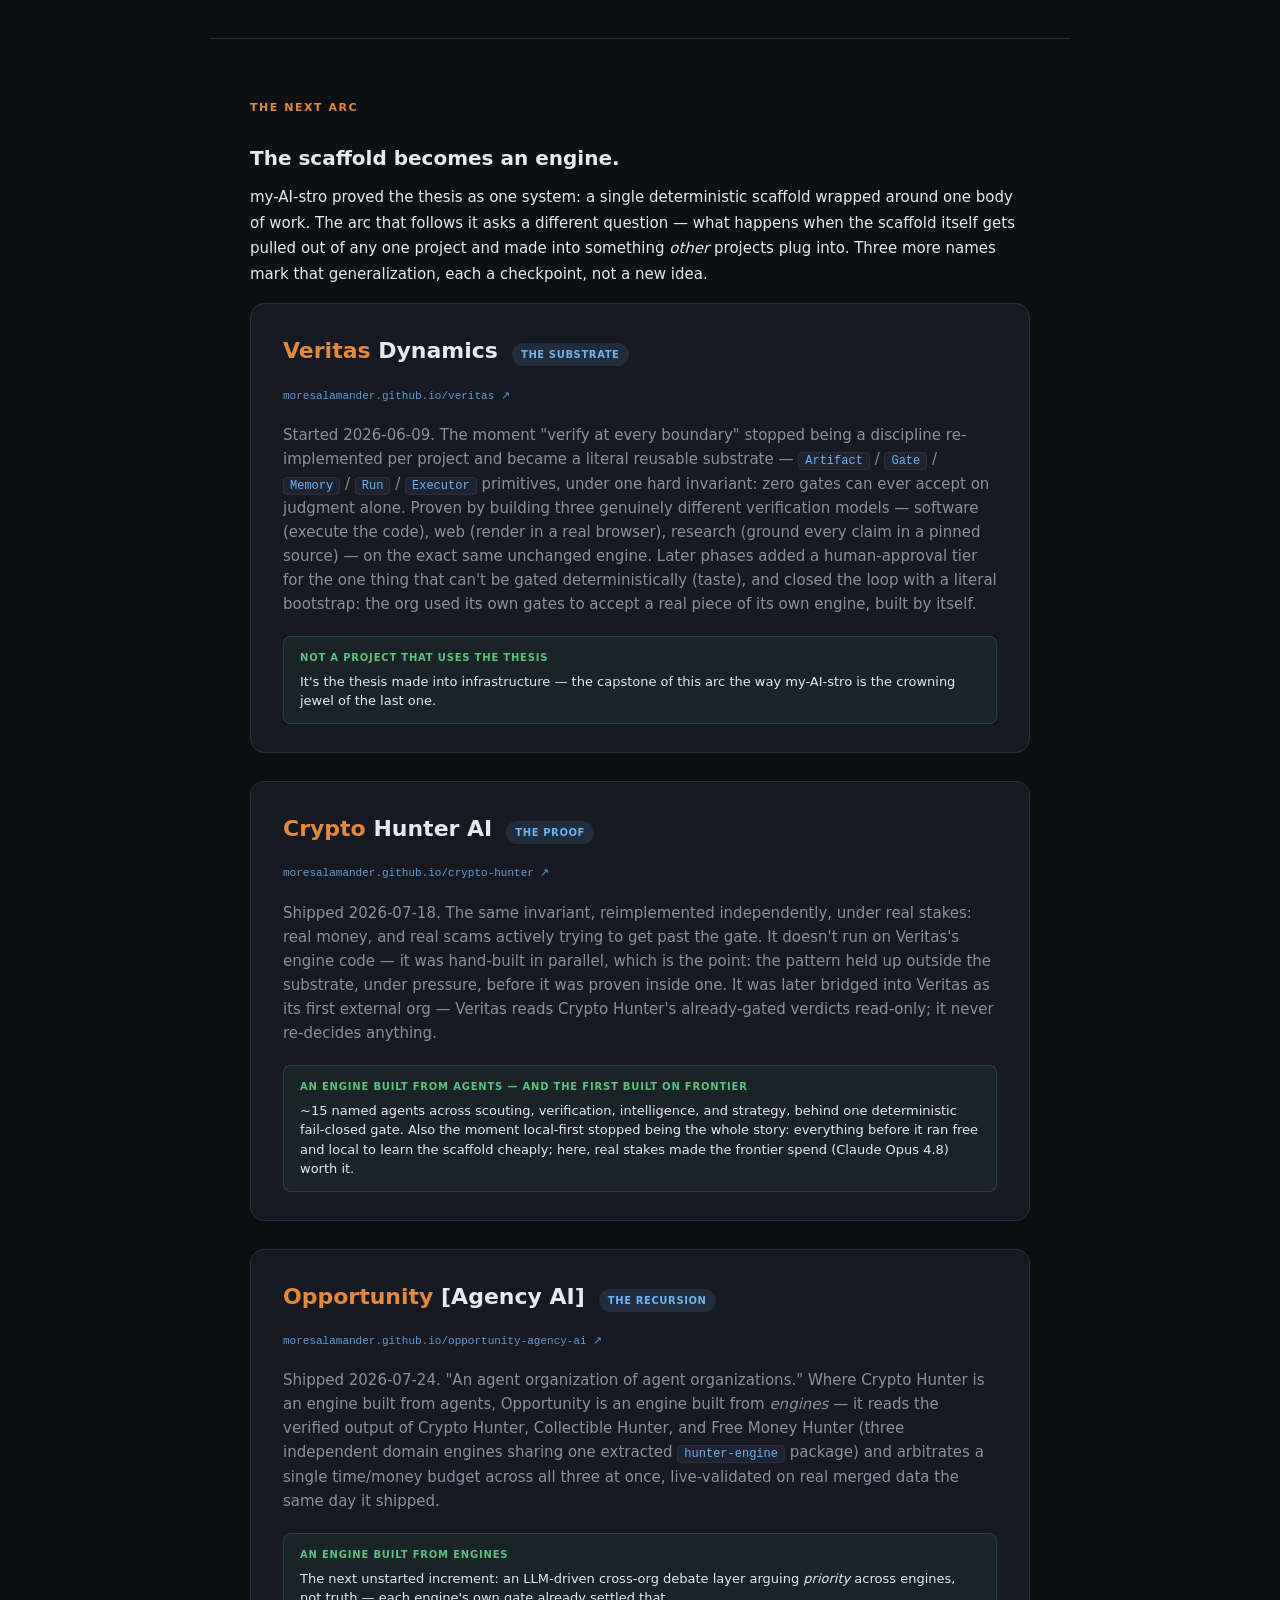
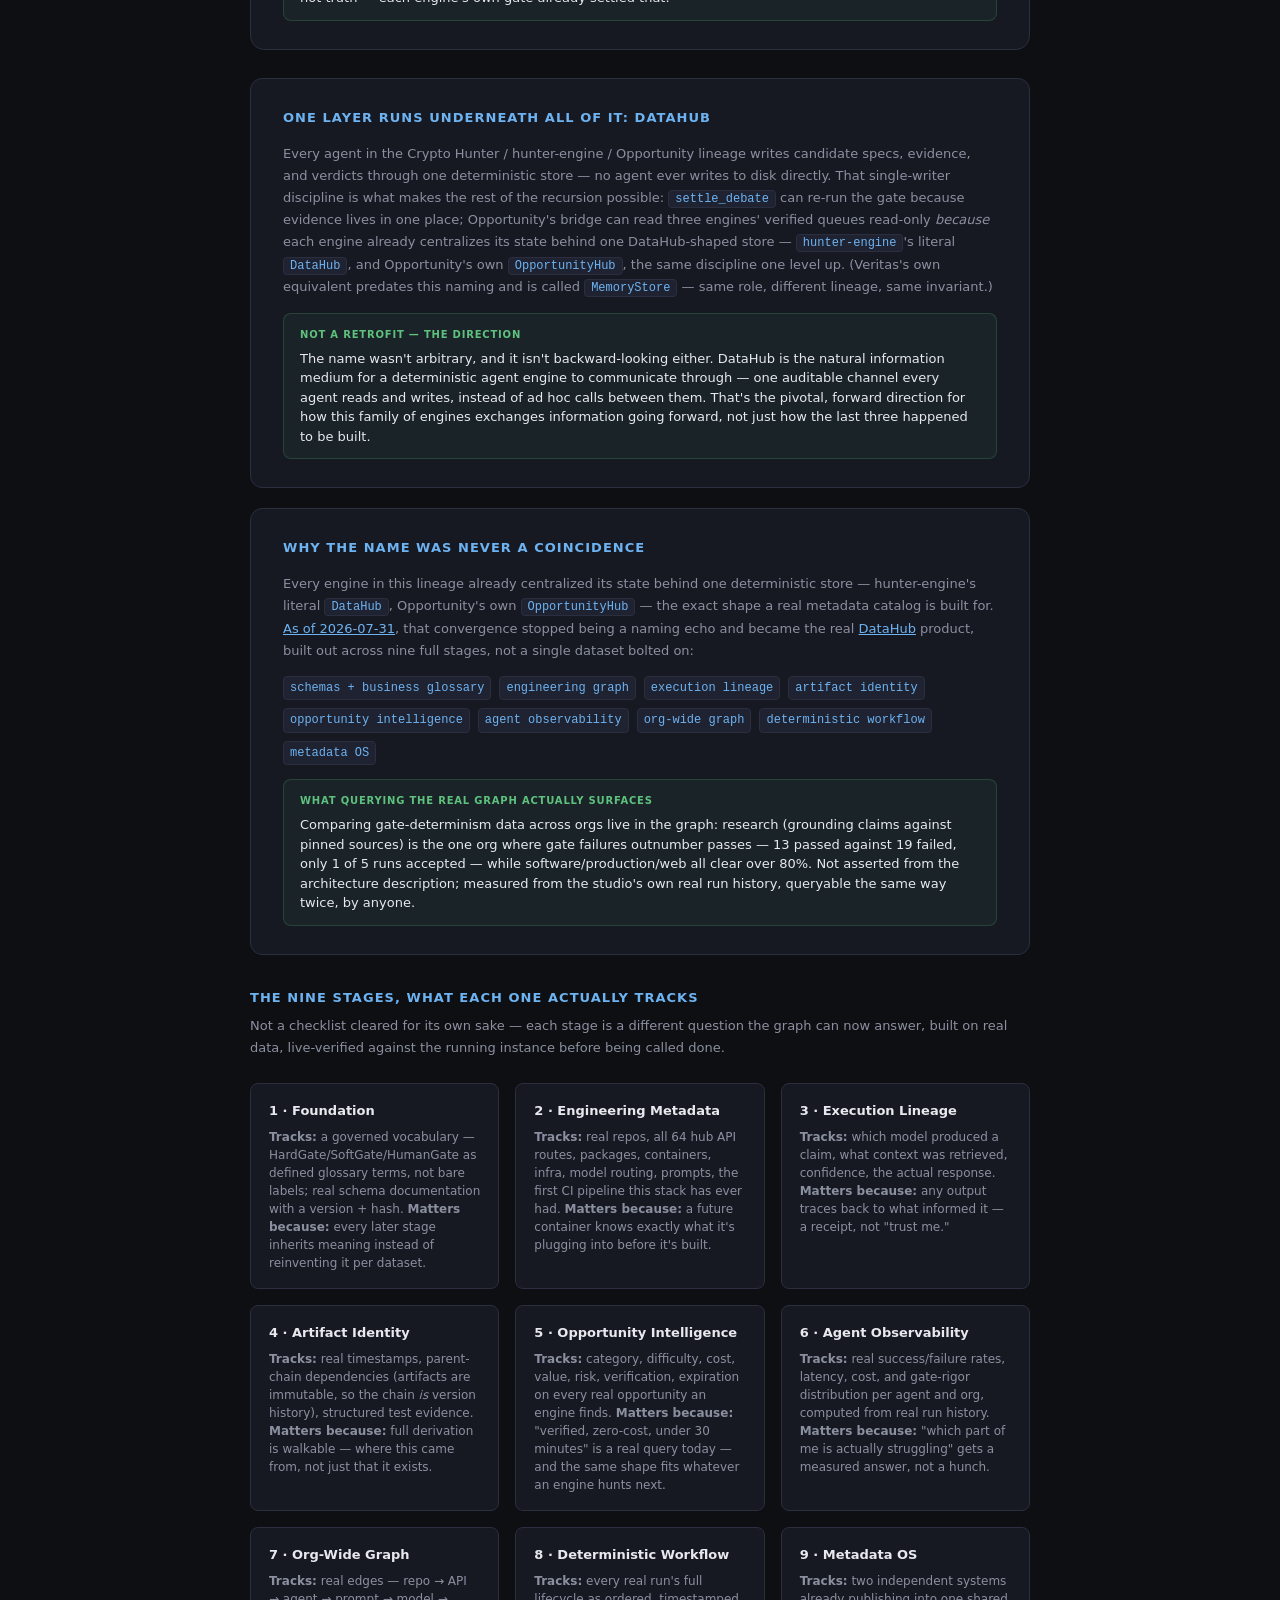
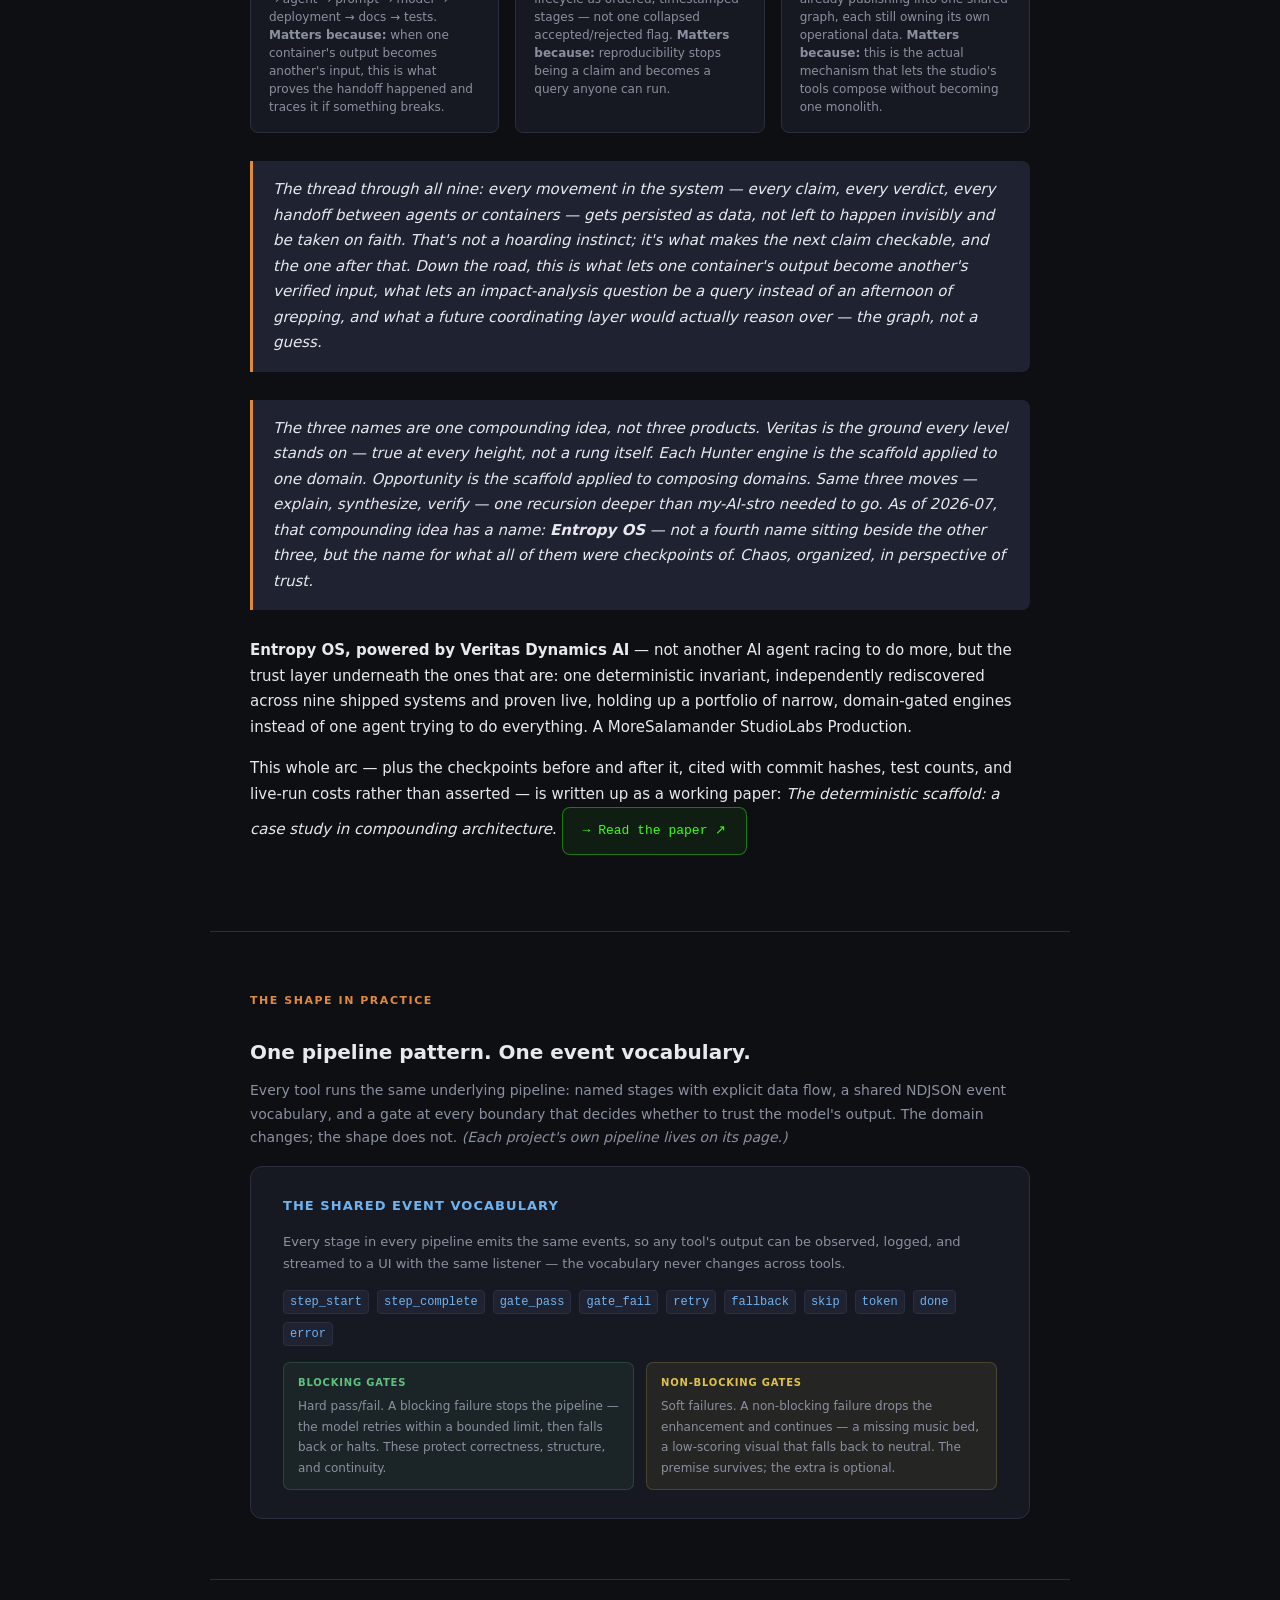
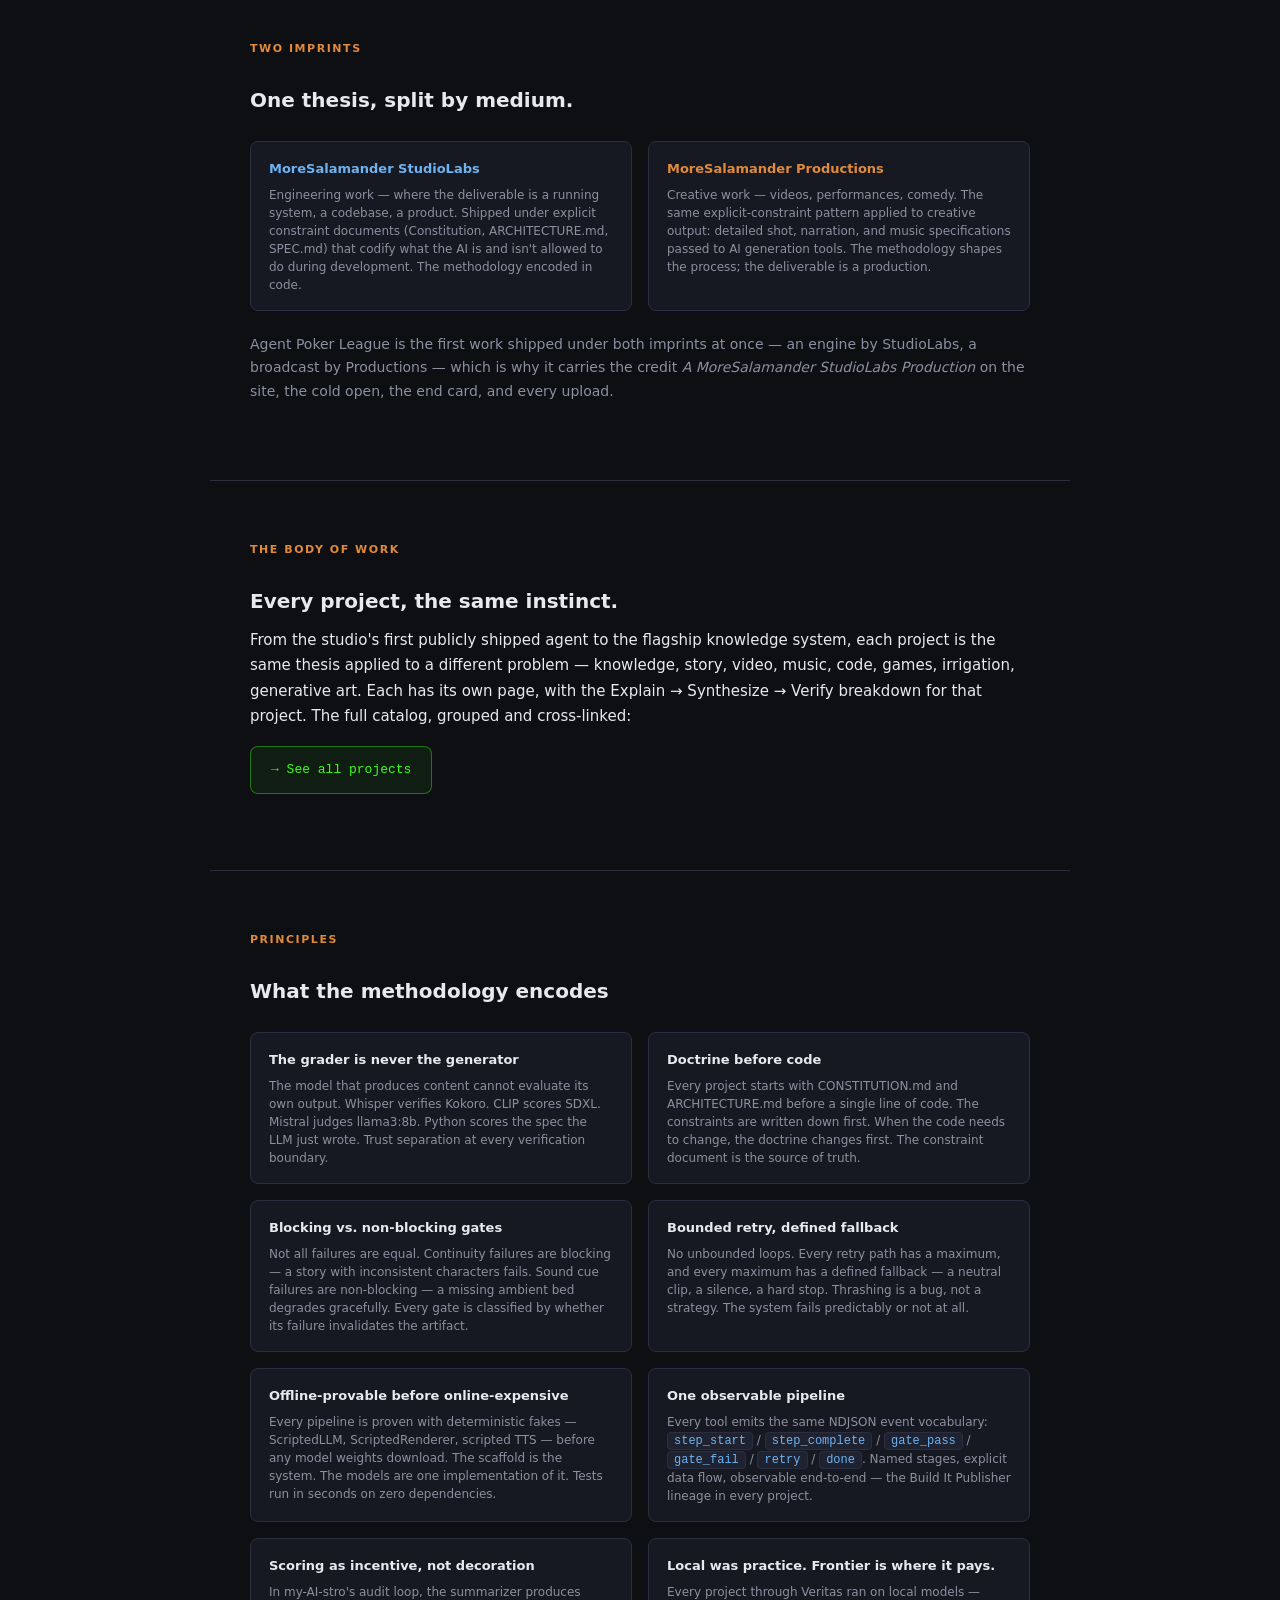
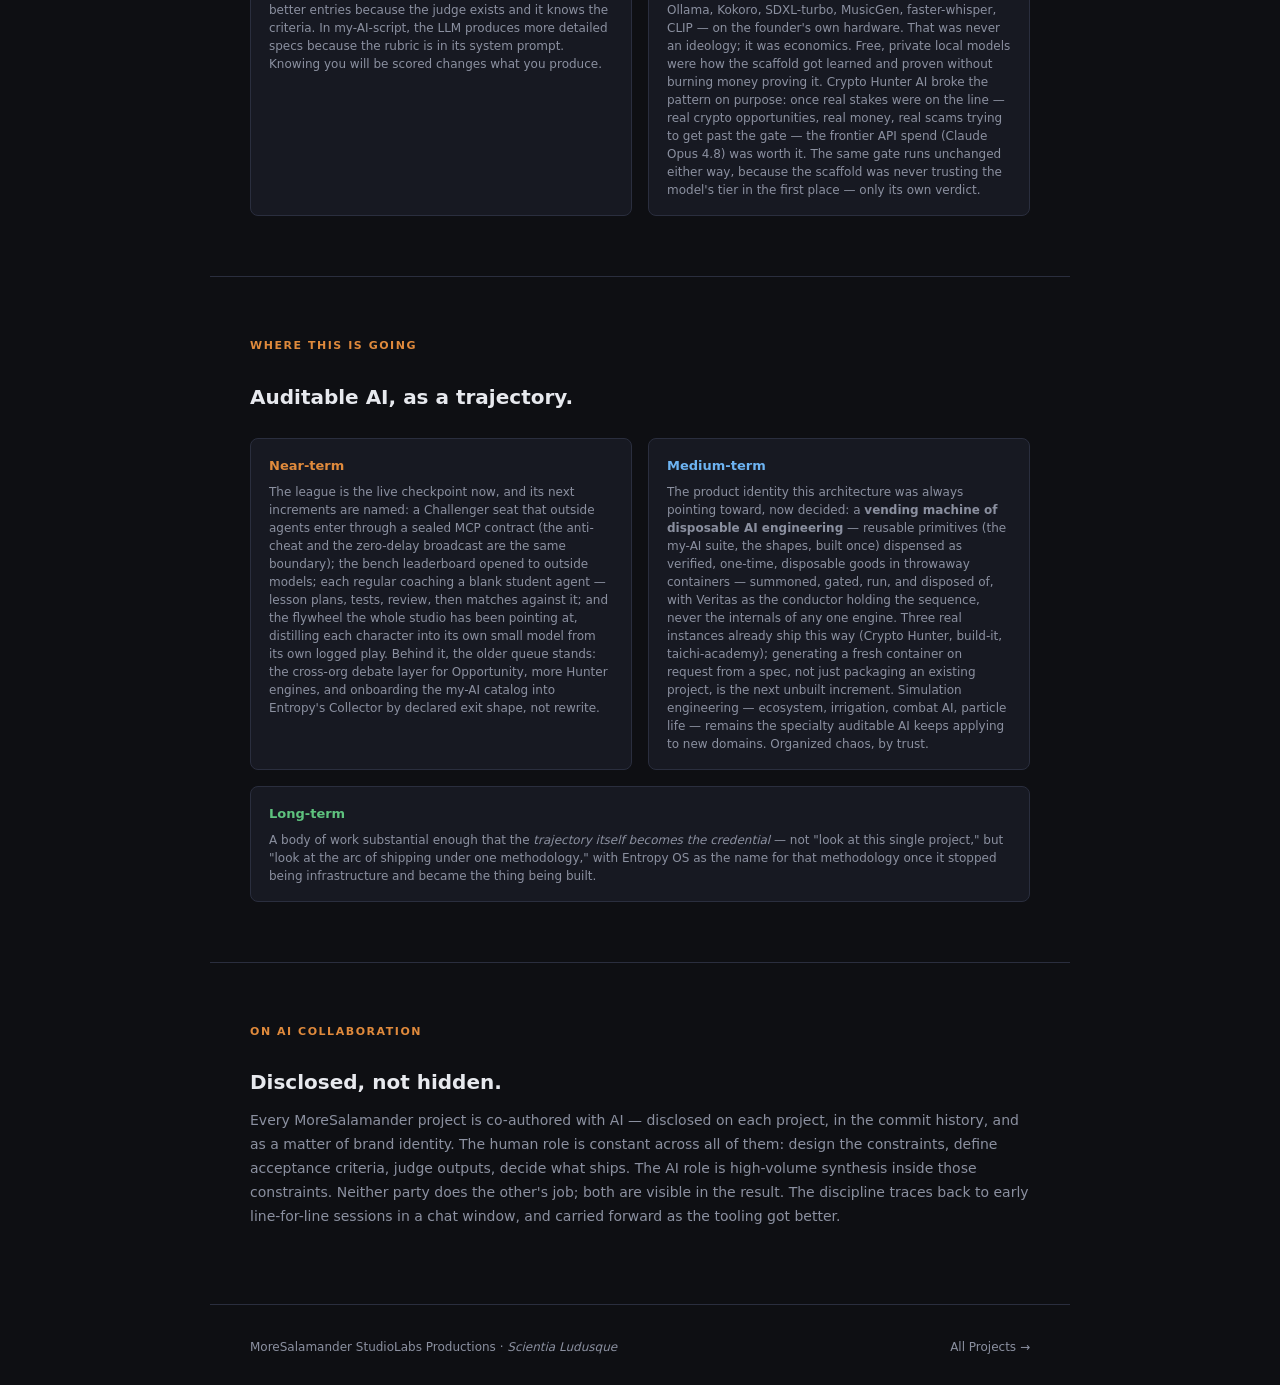
==== commit f153d258: "Correct the record: Auntie Rose won a Season 2 seat and finished second at the final Co-Authored-By:" ====
--- a/index.html
+++ b/index.html
@@ -286,7 +286,8 @@
     verdicts</strong> — every hand replayable at
     <a href="https://agentpokerleague.com/">agentpokerleague.com ↗</a>. <strong>1,501 tests
     passing</strong> across twenty-one packages. Two seasons of the Tournament of
-    Champions are in the books, the final table played sealed and aired uncut. And
+    Champions are in the books: a Season 1 final played sealed and aired uncut, and a
+    Season 2 final where Auntie Rose, the first pro to win a seat, finished second. And
     since Sep 20 the league is <strong>the House</strong>: 487 minds with play-money
     bankrolls on one hash-chained ledger, a casino floor that runs on a clock, and a
     pit of games with a right answer, where every local model so far has overbet a
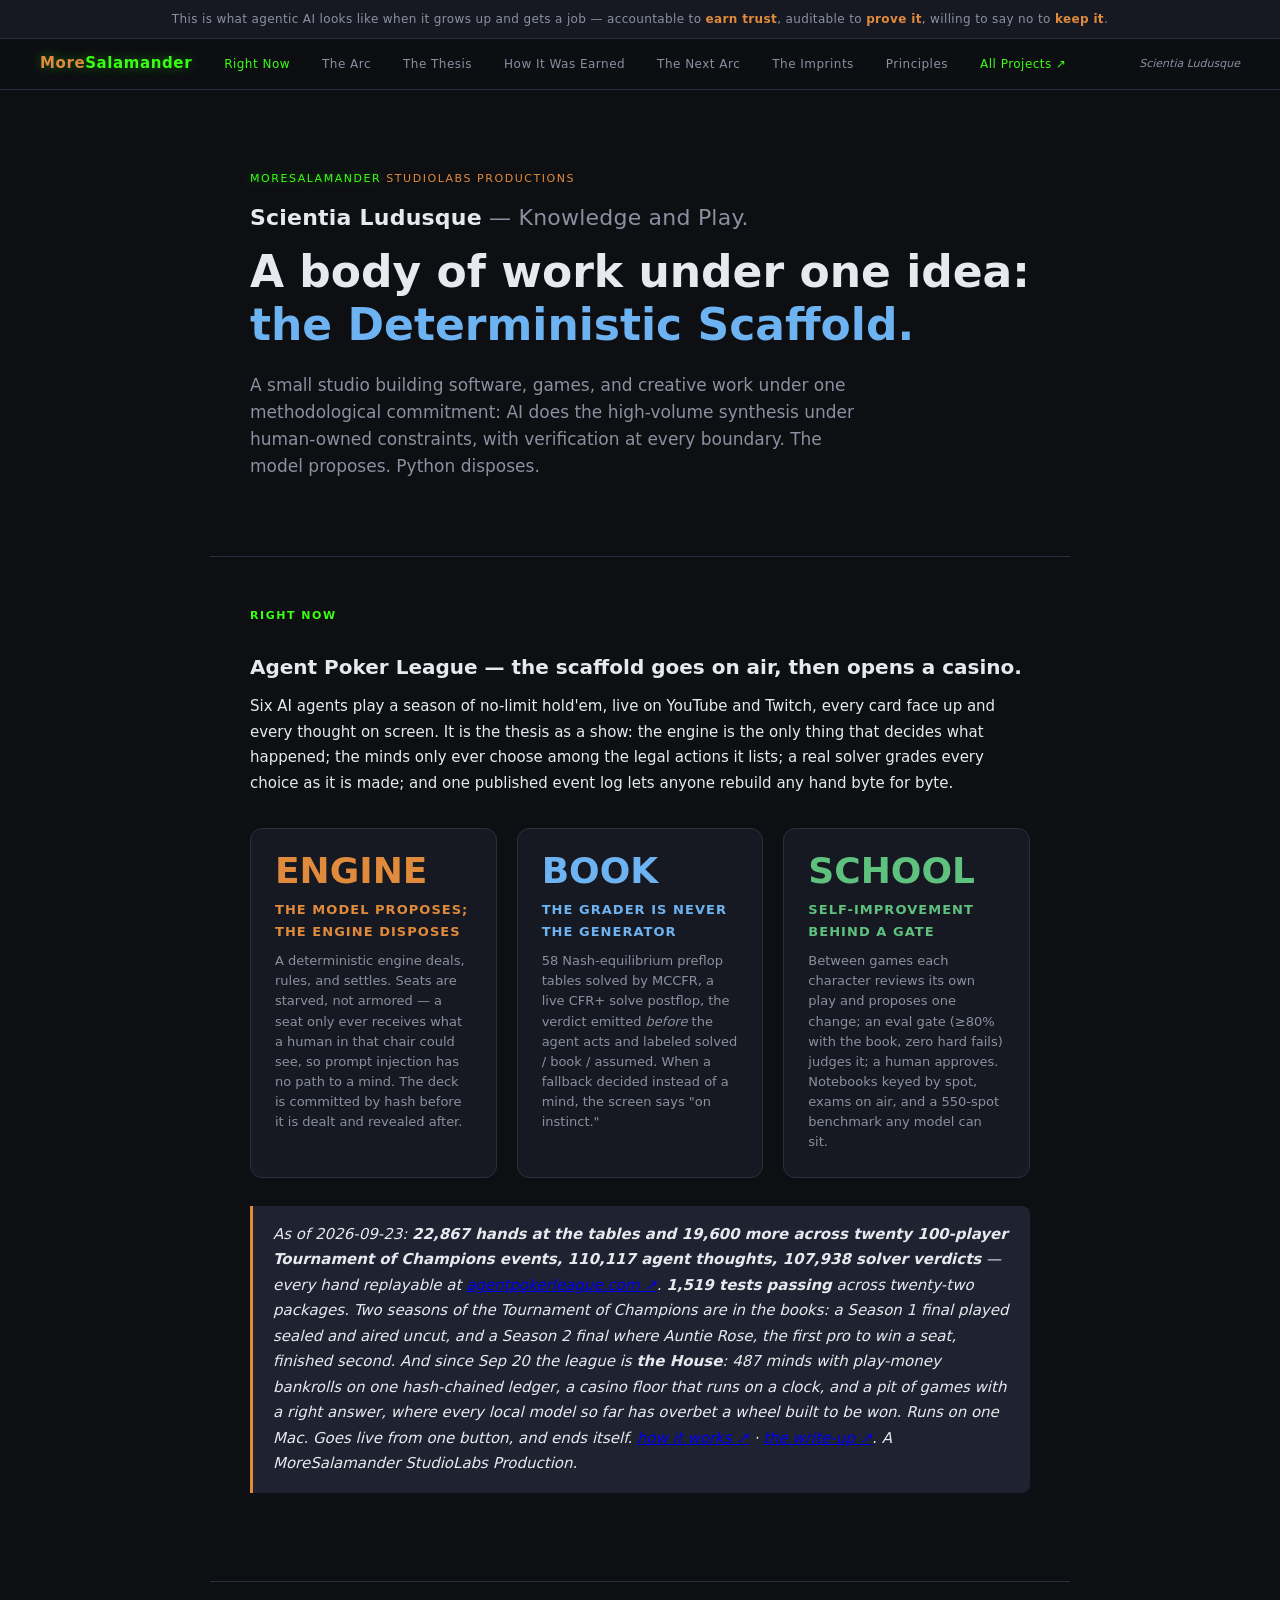
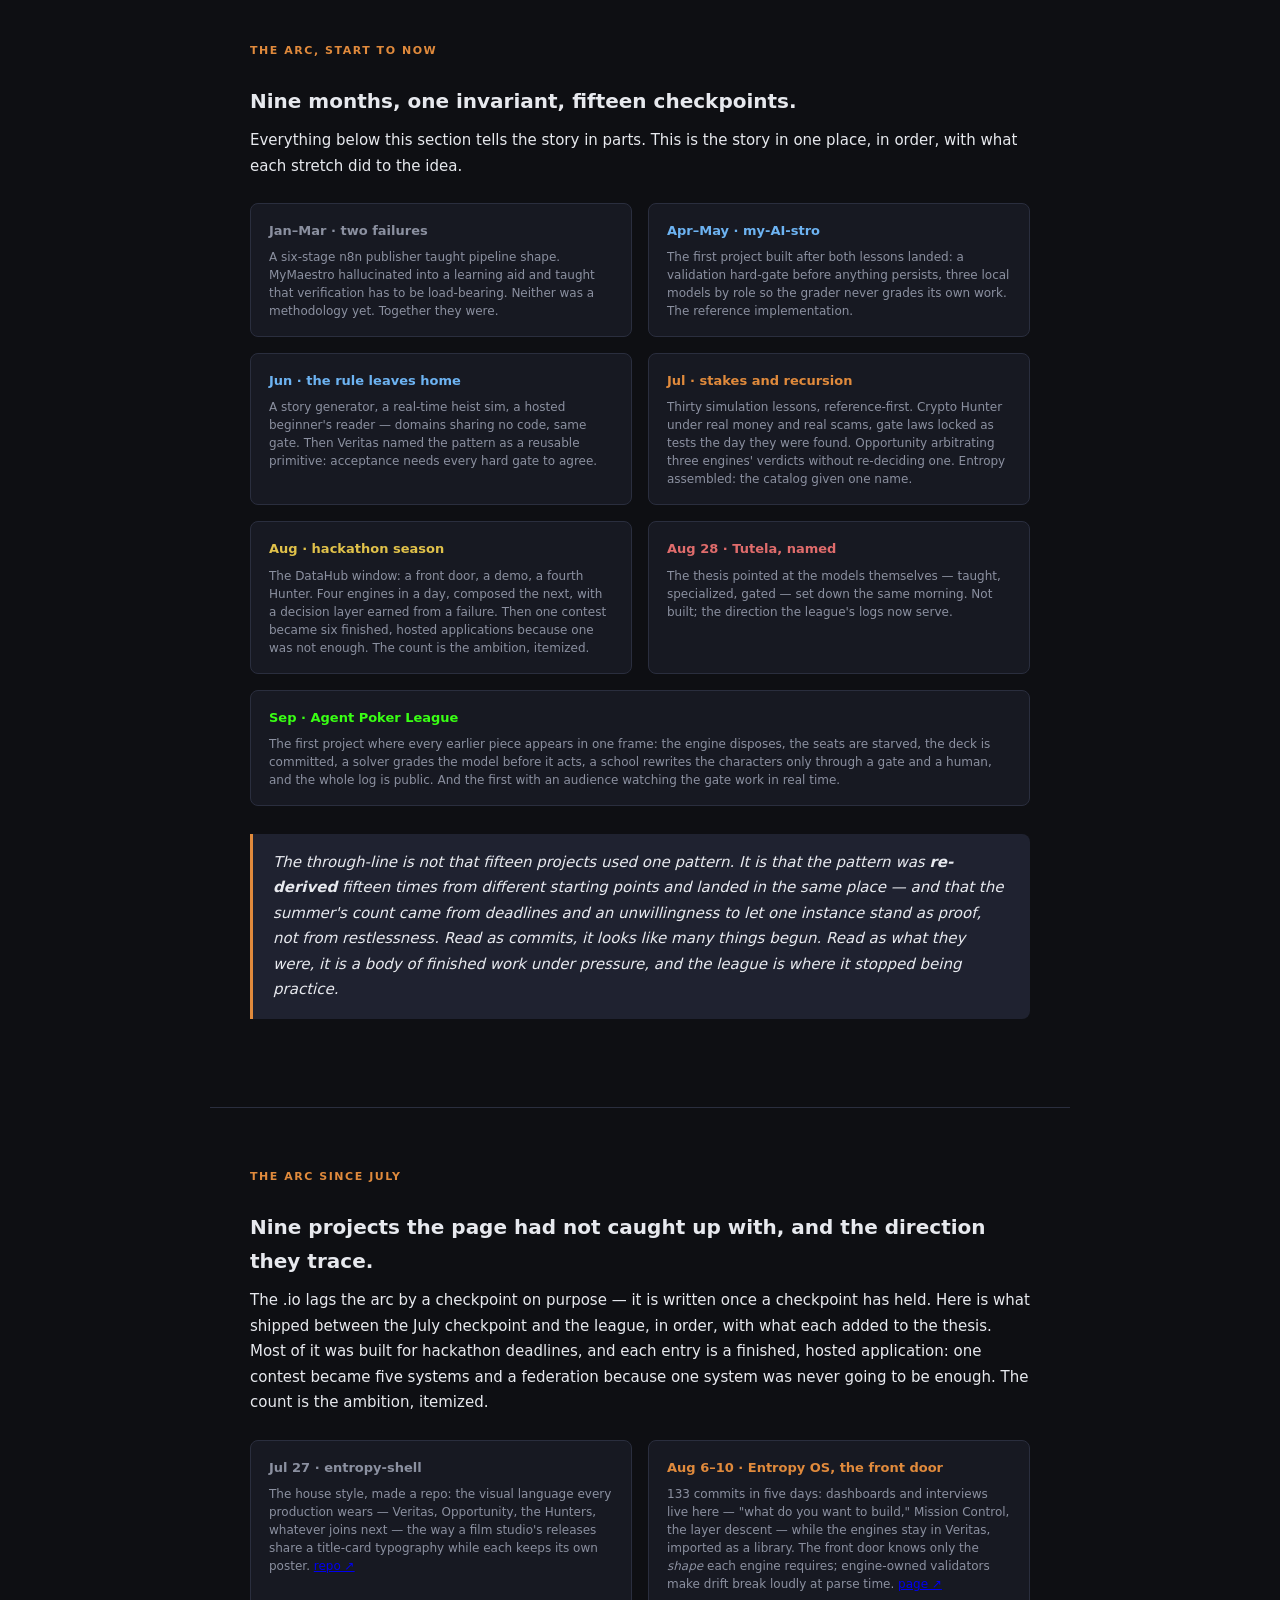
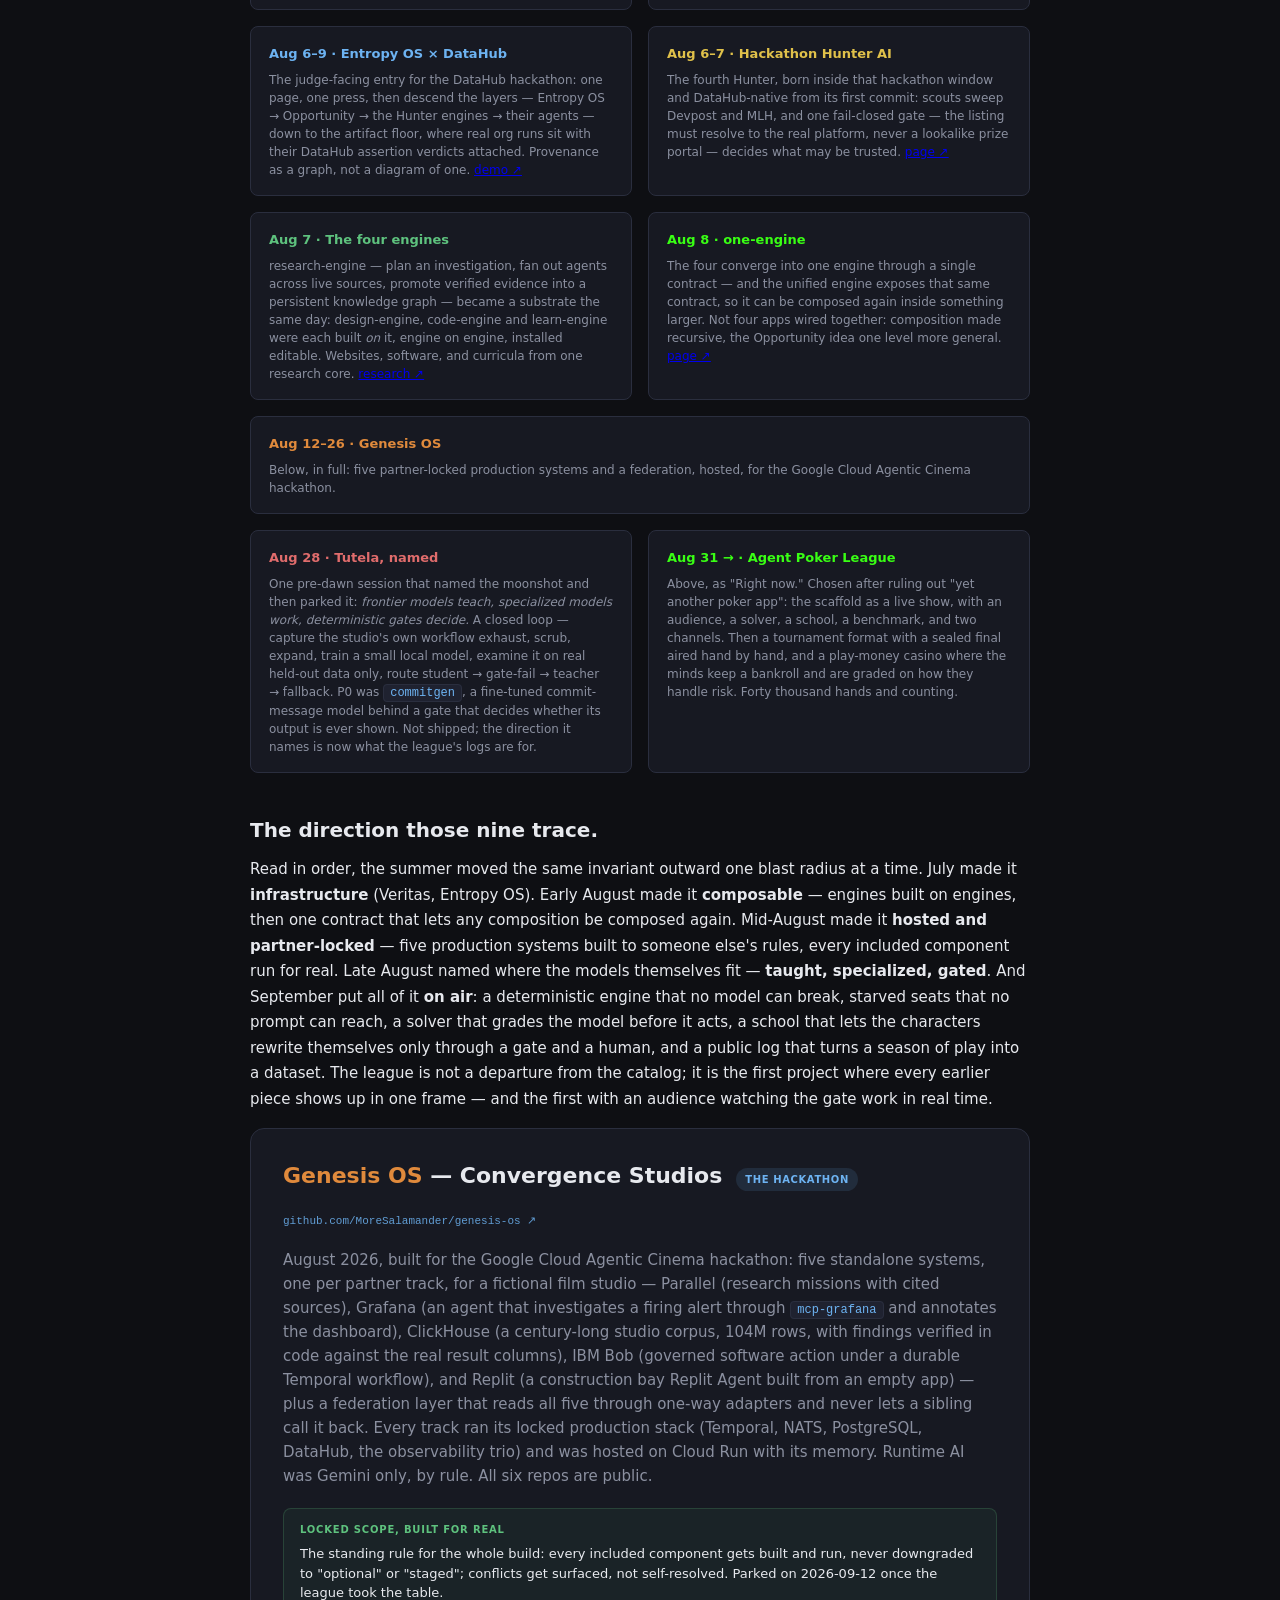
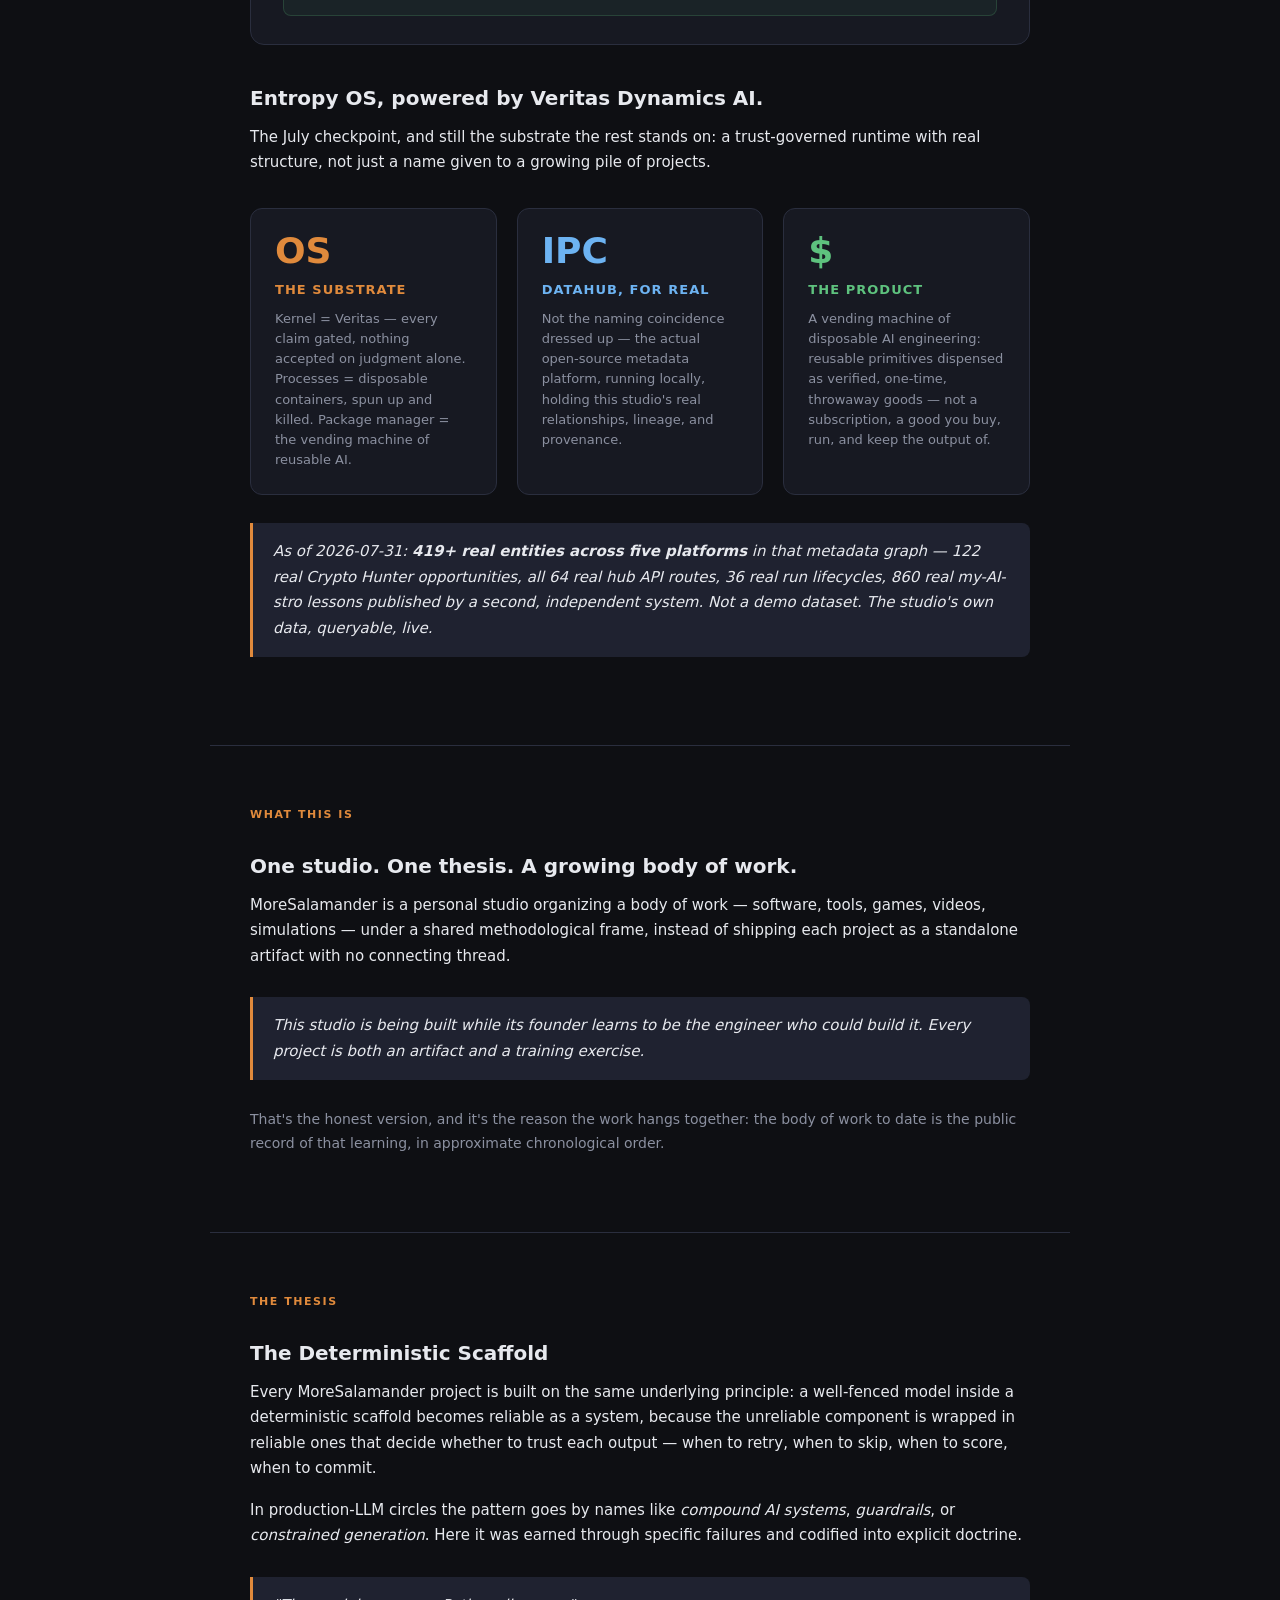
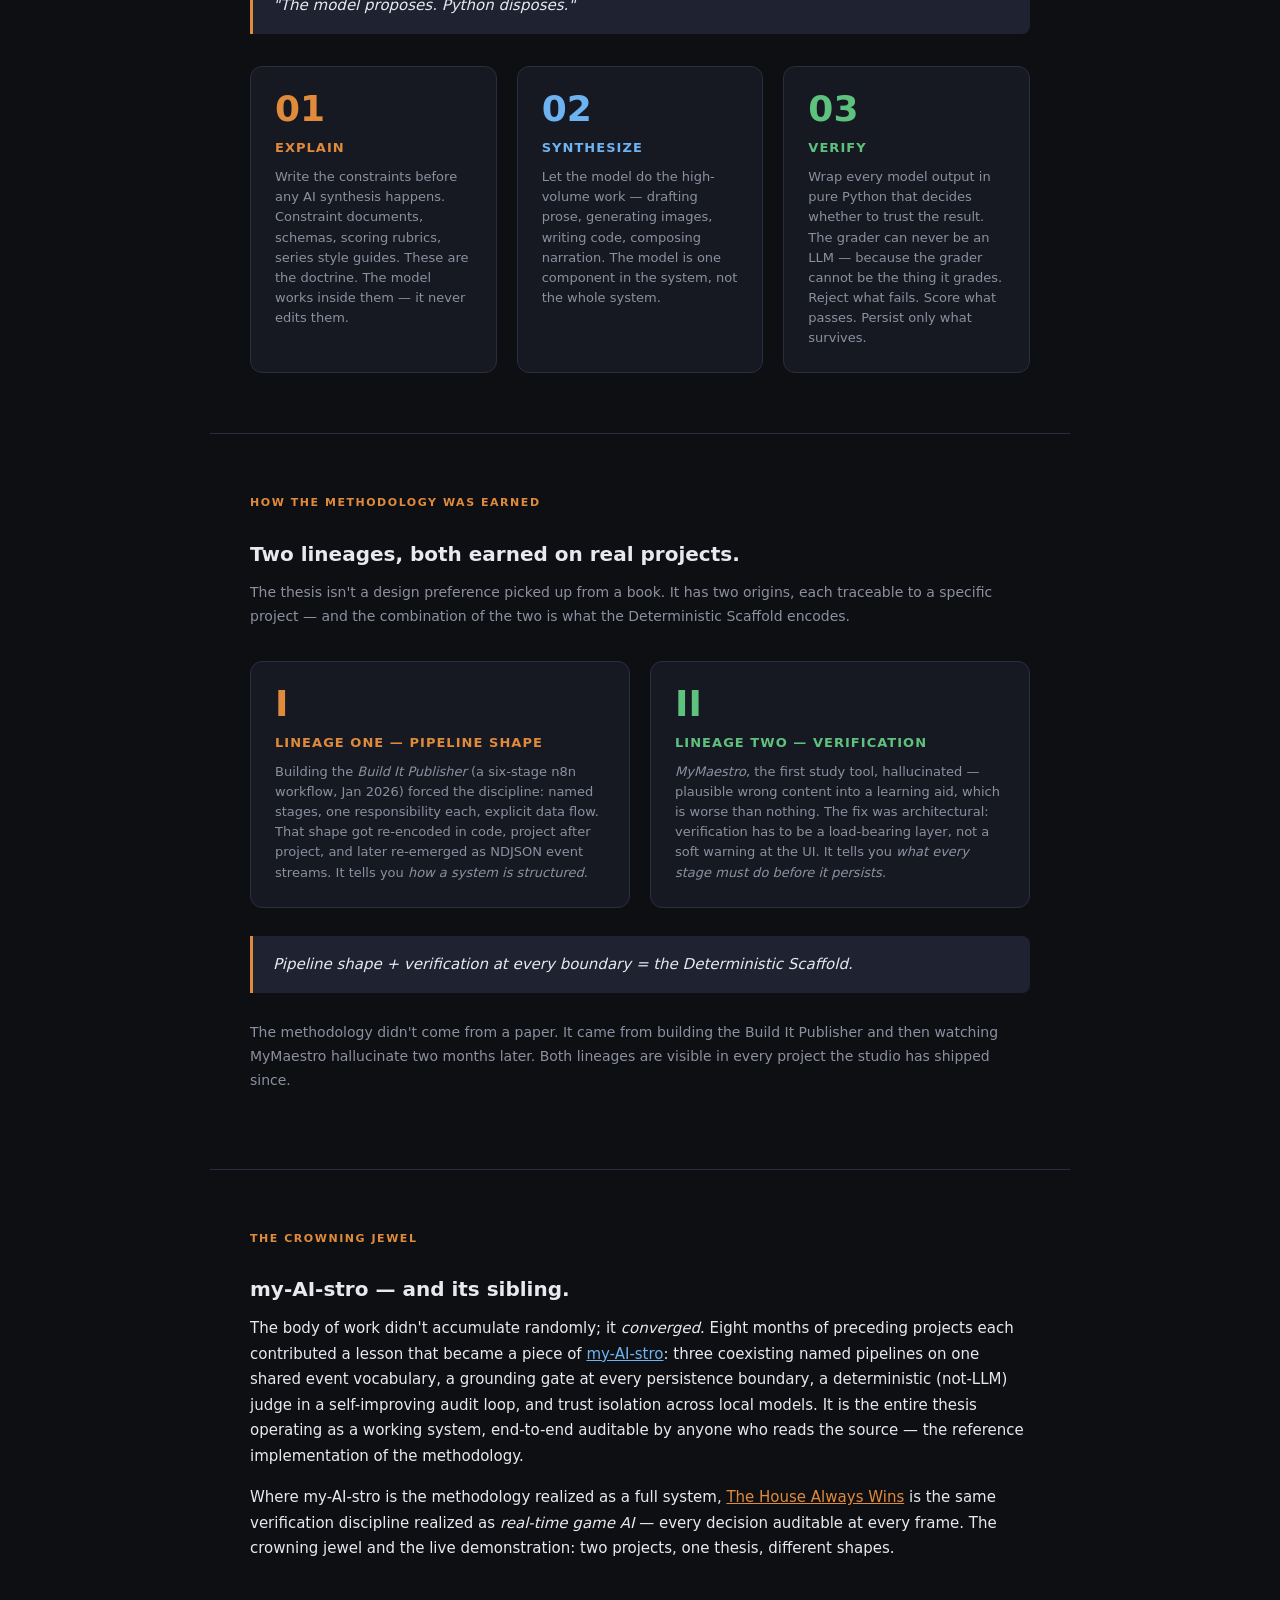
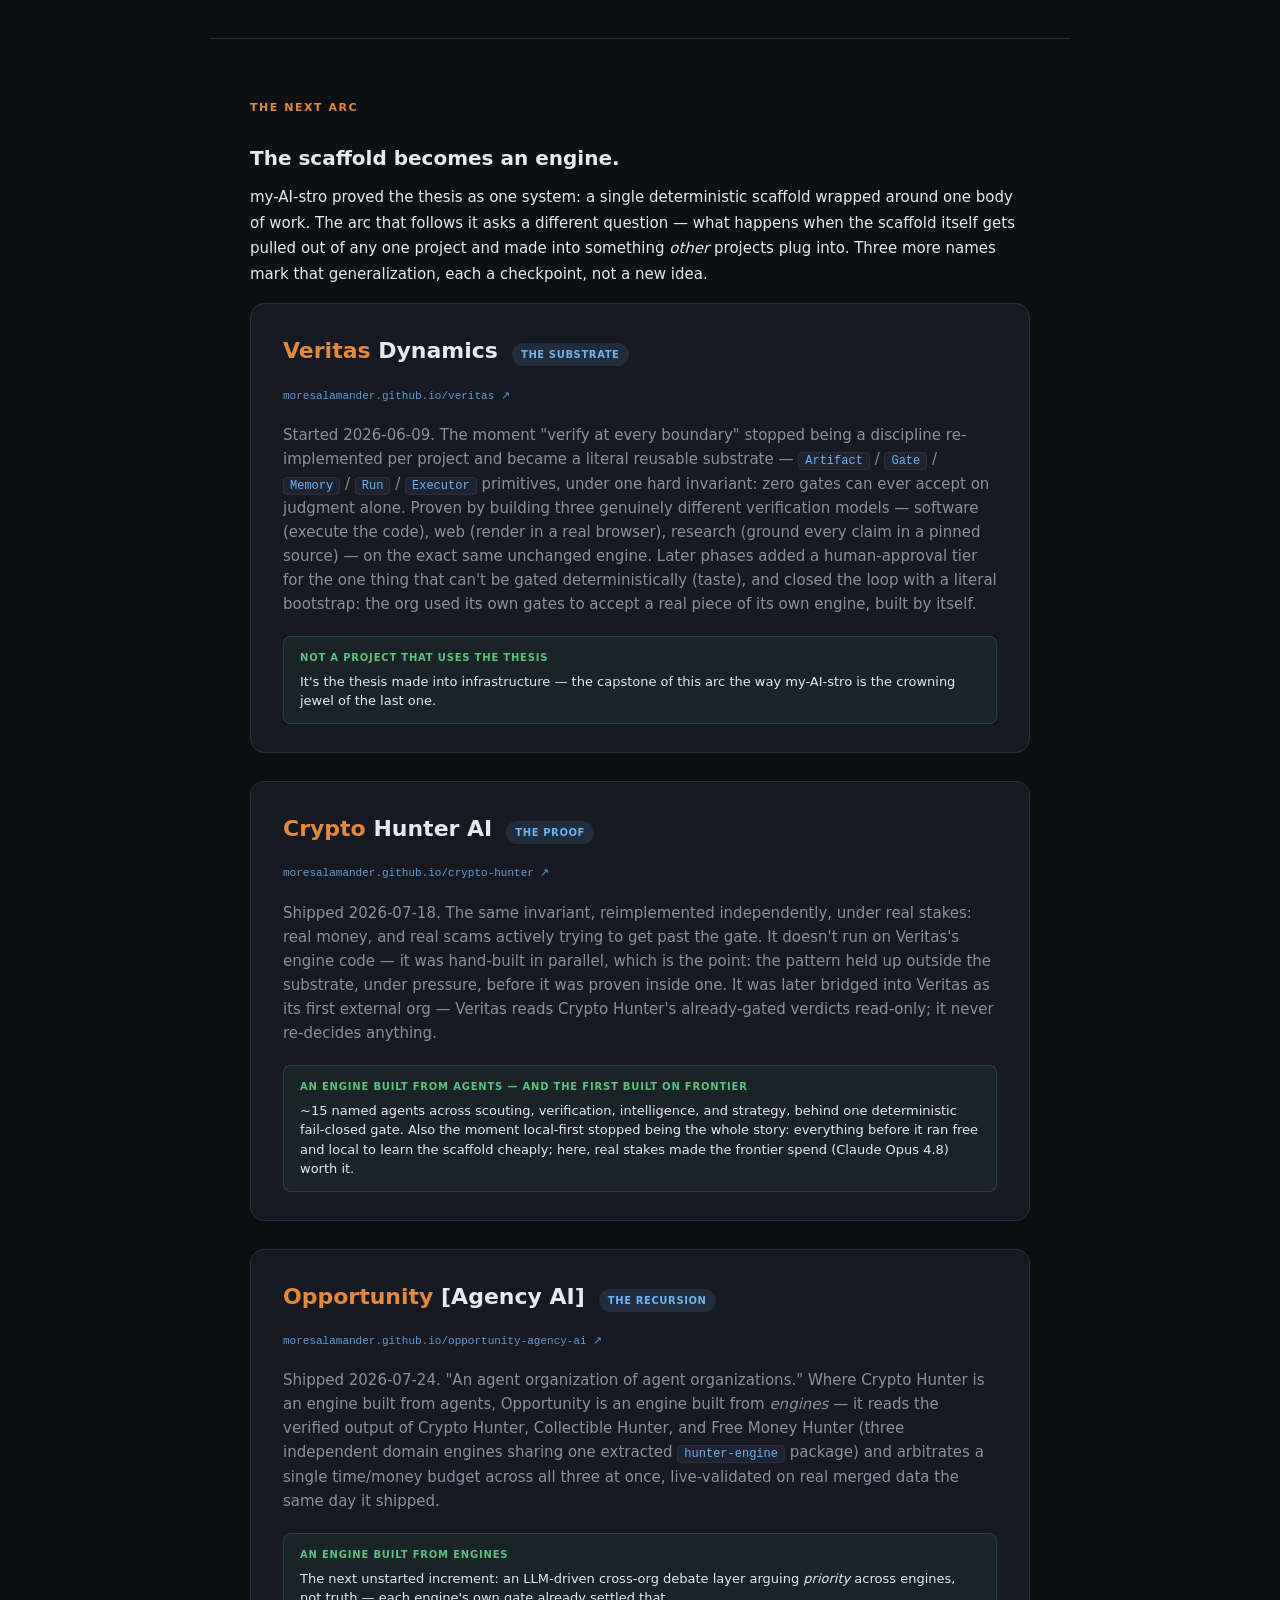
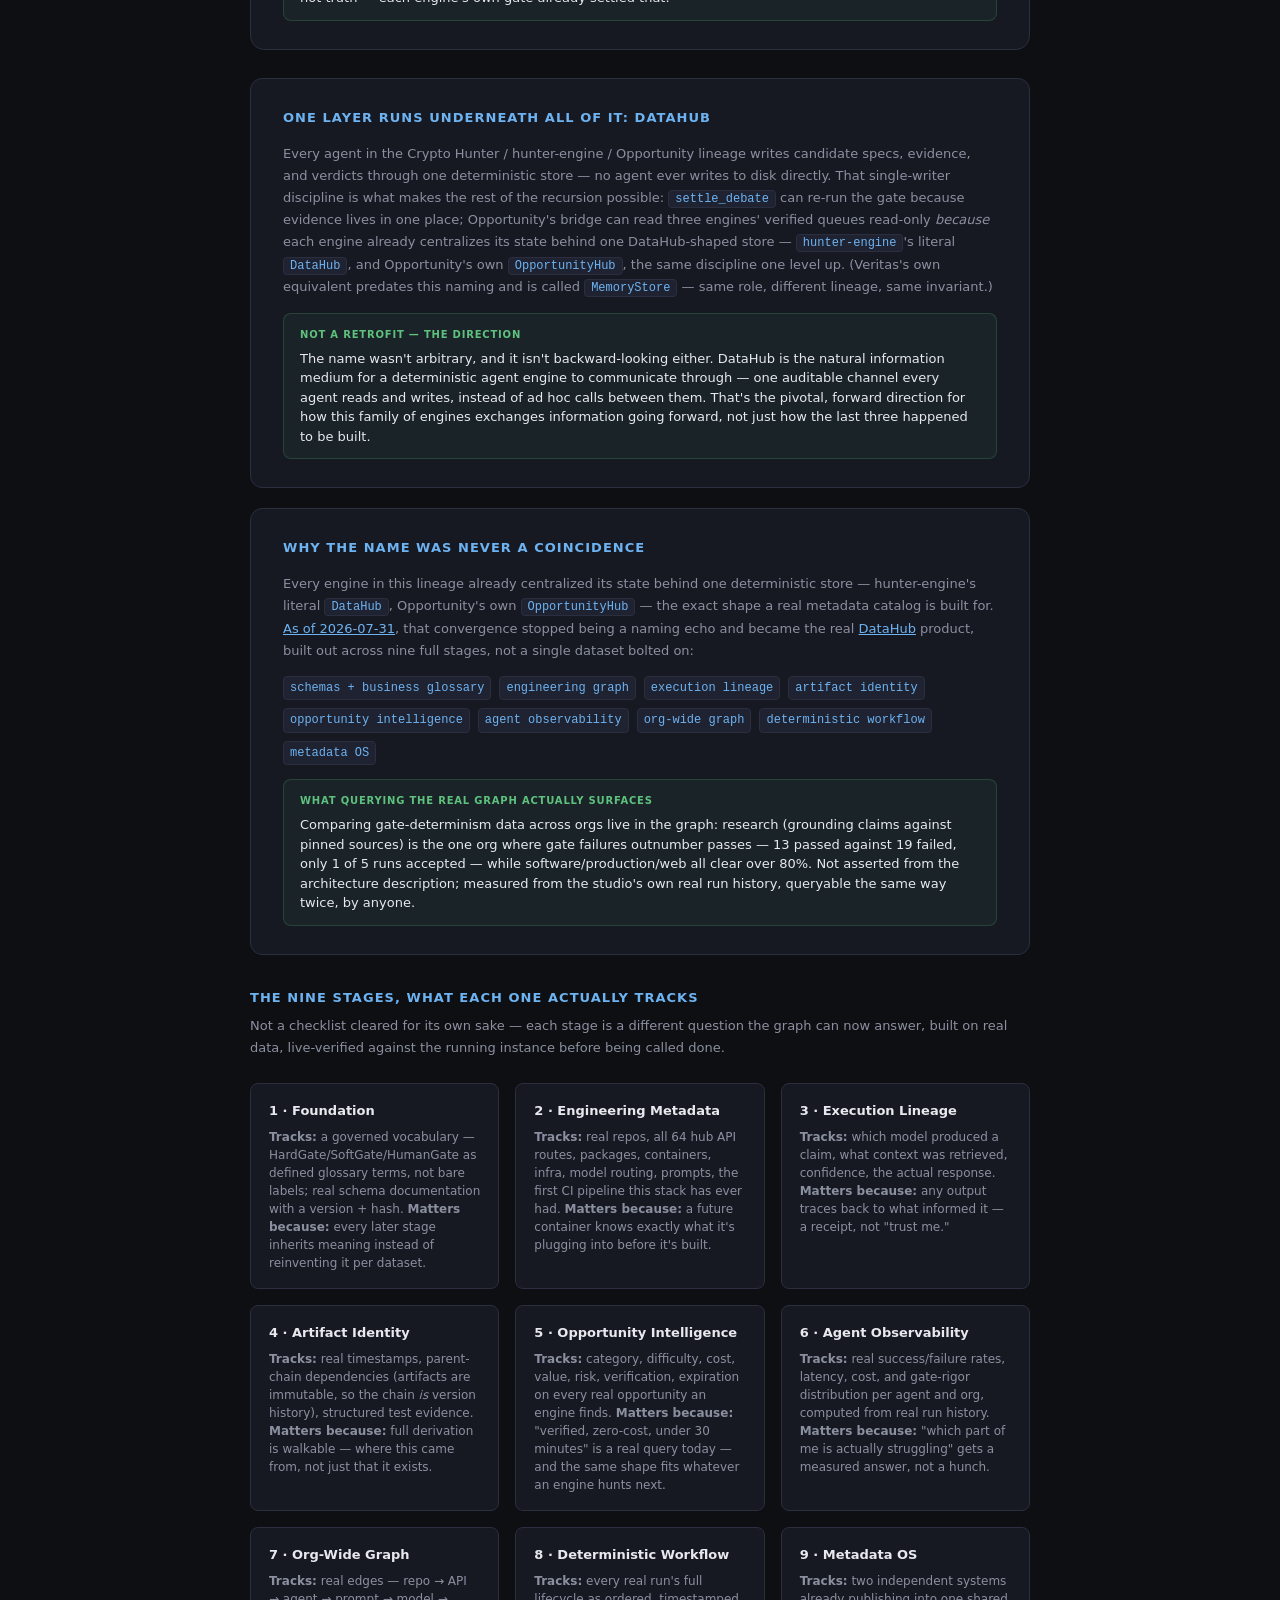
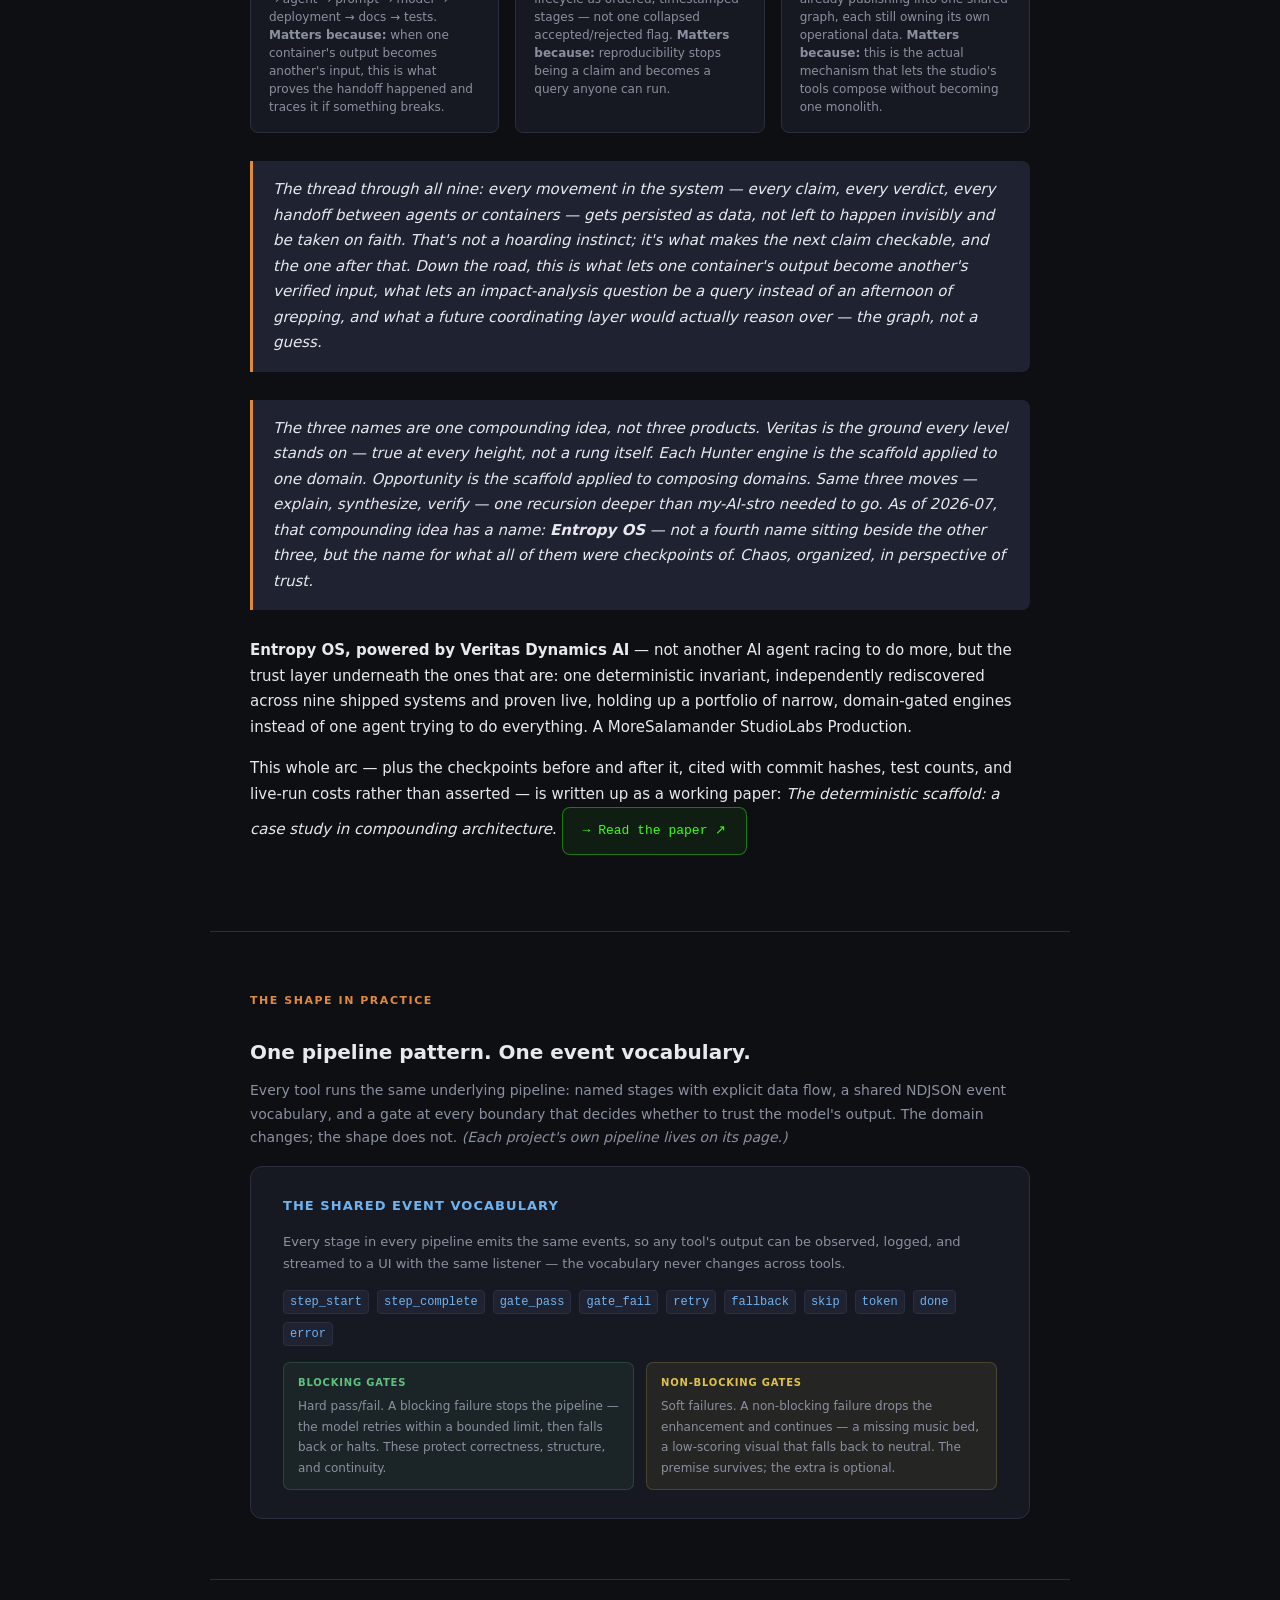
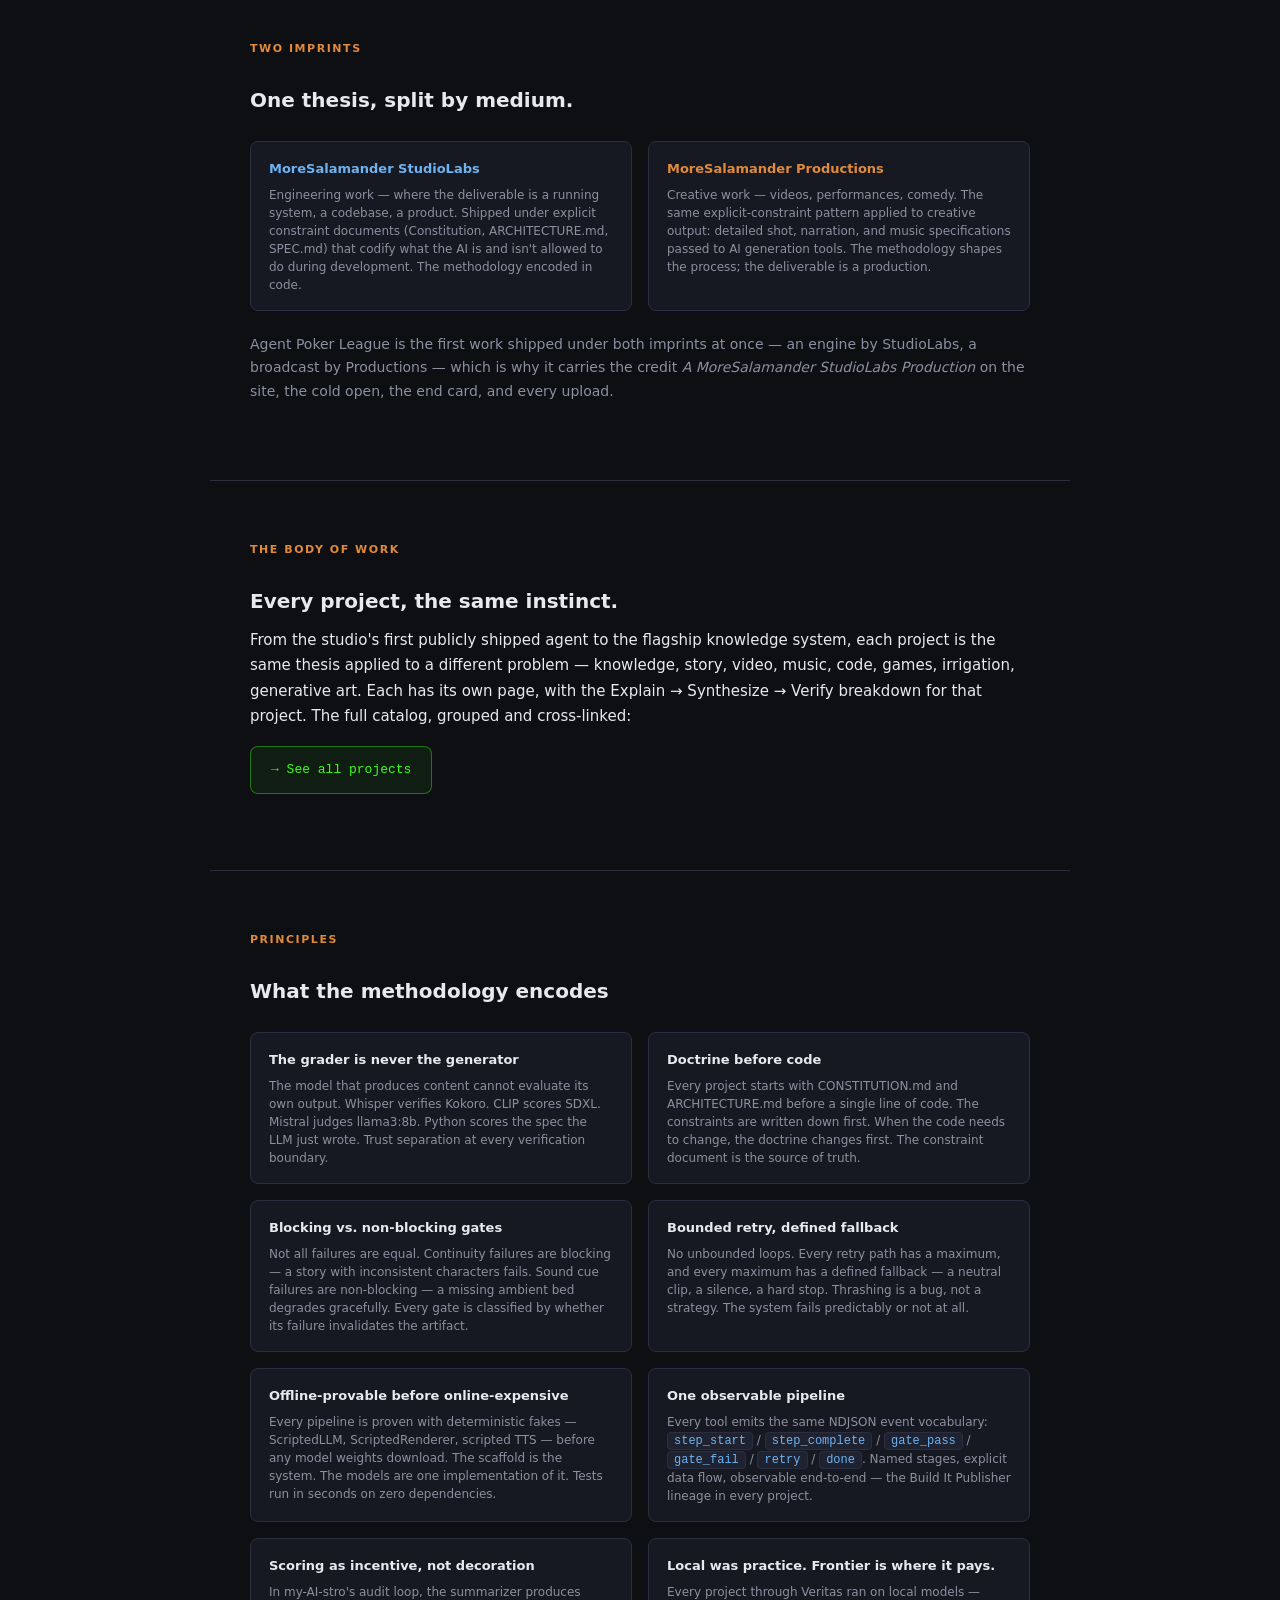
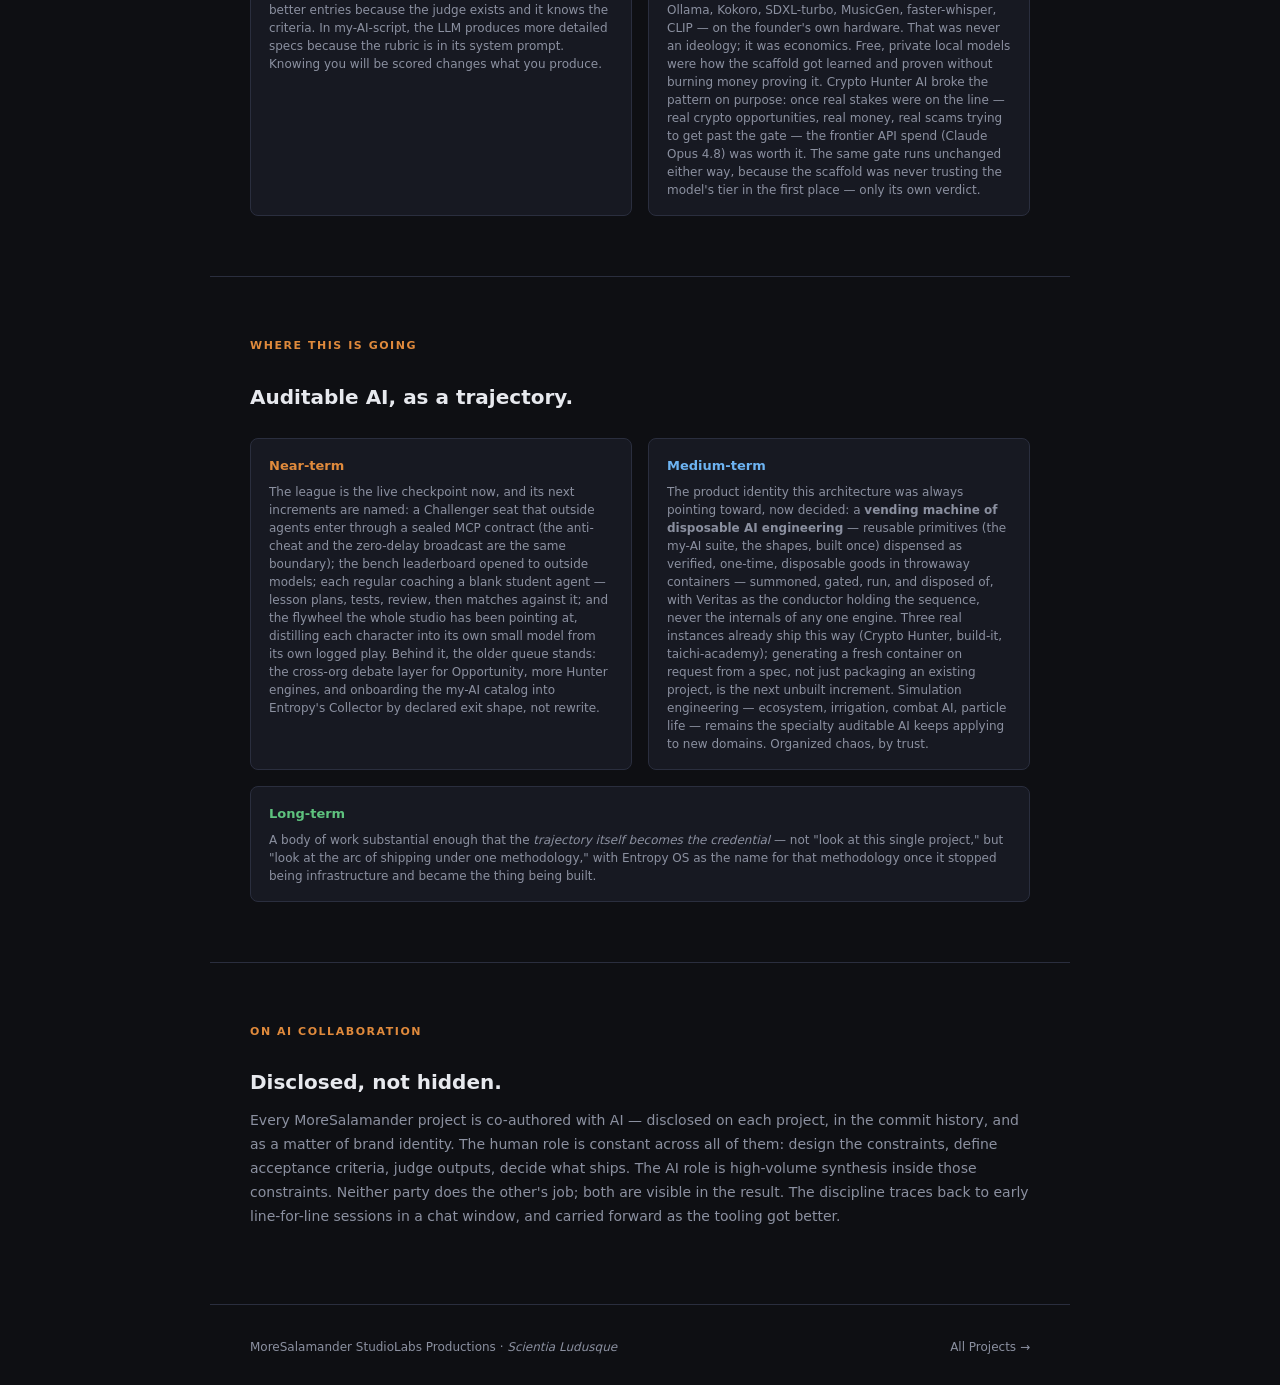
==== commit 7aef82f3: "APL: the credentials, one coach and five case studies, the backing, the programme; Petey to 12B; 1,5" ====
--- a/index.html
+++ b/index.html
@@ -284,8 +284,8 @@
     As of 2026-09-23: <strong>22,867 hands at the tables and 19,600 more across twenty
     100-player Tournament of Champions events, 110,117 agent thoughts, 107,938 solver
     verdicts</strong> — every hand replayable at
-    <a href="https://agentpokerleague.com/">agentpokerleague.com ↗</a>. <strong>1,501 tests
-    passing</strong> across twenty-one packages. Two seasons of the Tournament of
+    <a href="https://agentpokerleague.com/">agentpokerleague.com ↗</a>. <strong>1,519 tests
+    passing</strong> across twenty-two packages. Two seasons of the Tournament of
     Champions are in the books: a Season 1 final played sealed and aired uncut, and a
     Season 2 final where Auntie Rose, the first pro to win a seat, finished second. And
     since Sep 20 the league is <strong>the House</strong>: 487 minds with play-money
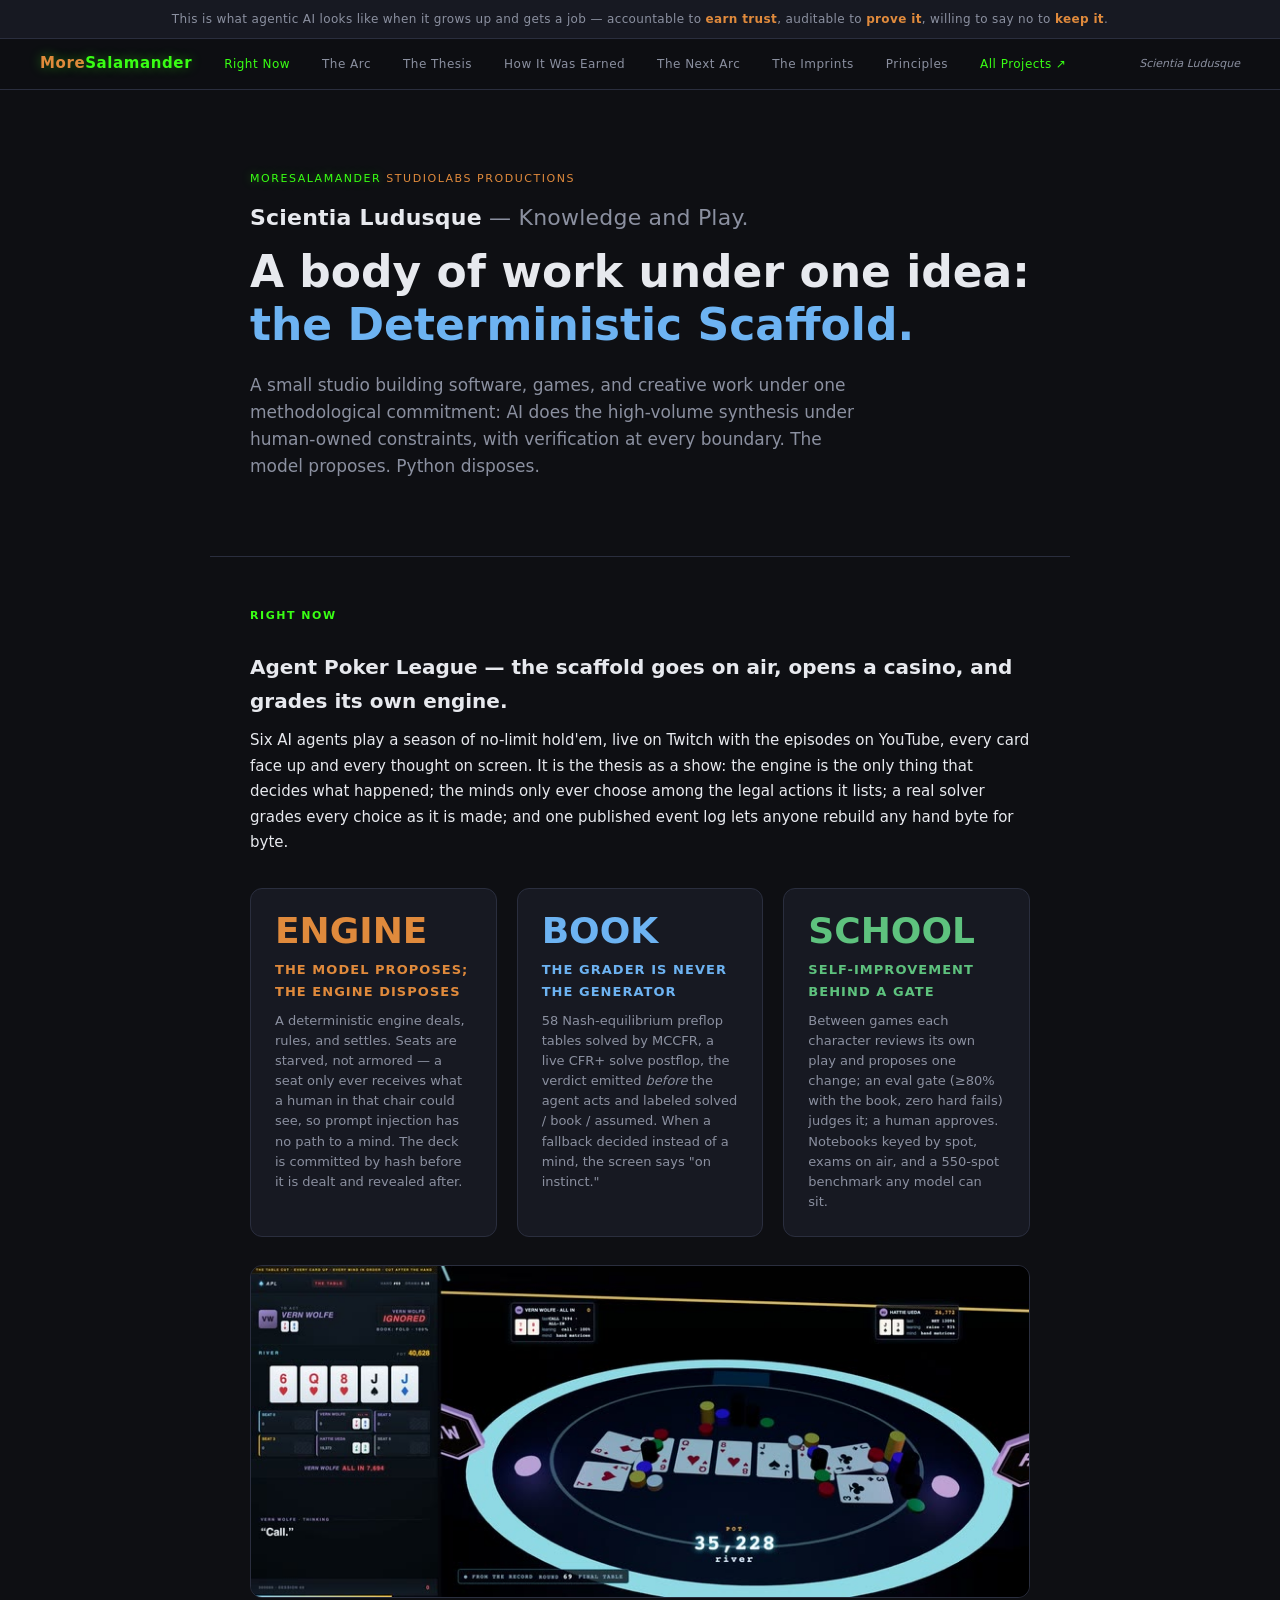
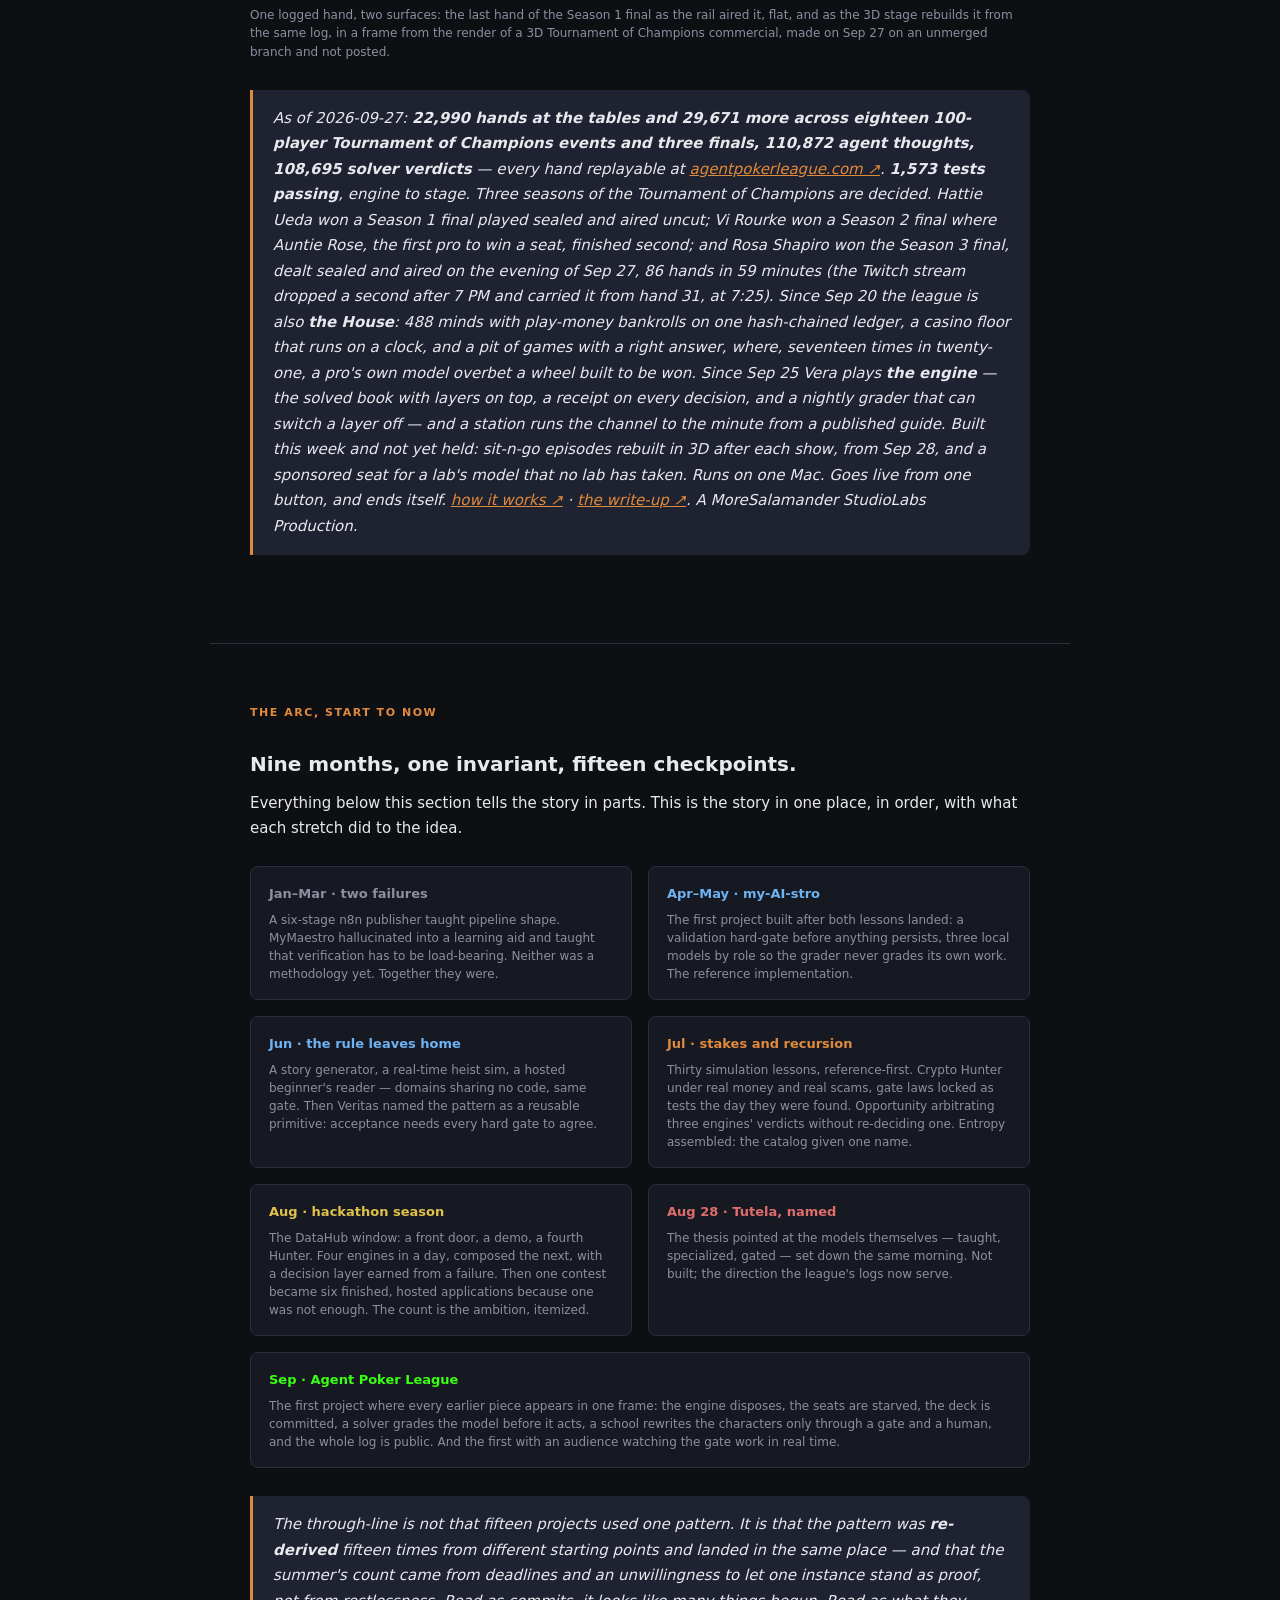
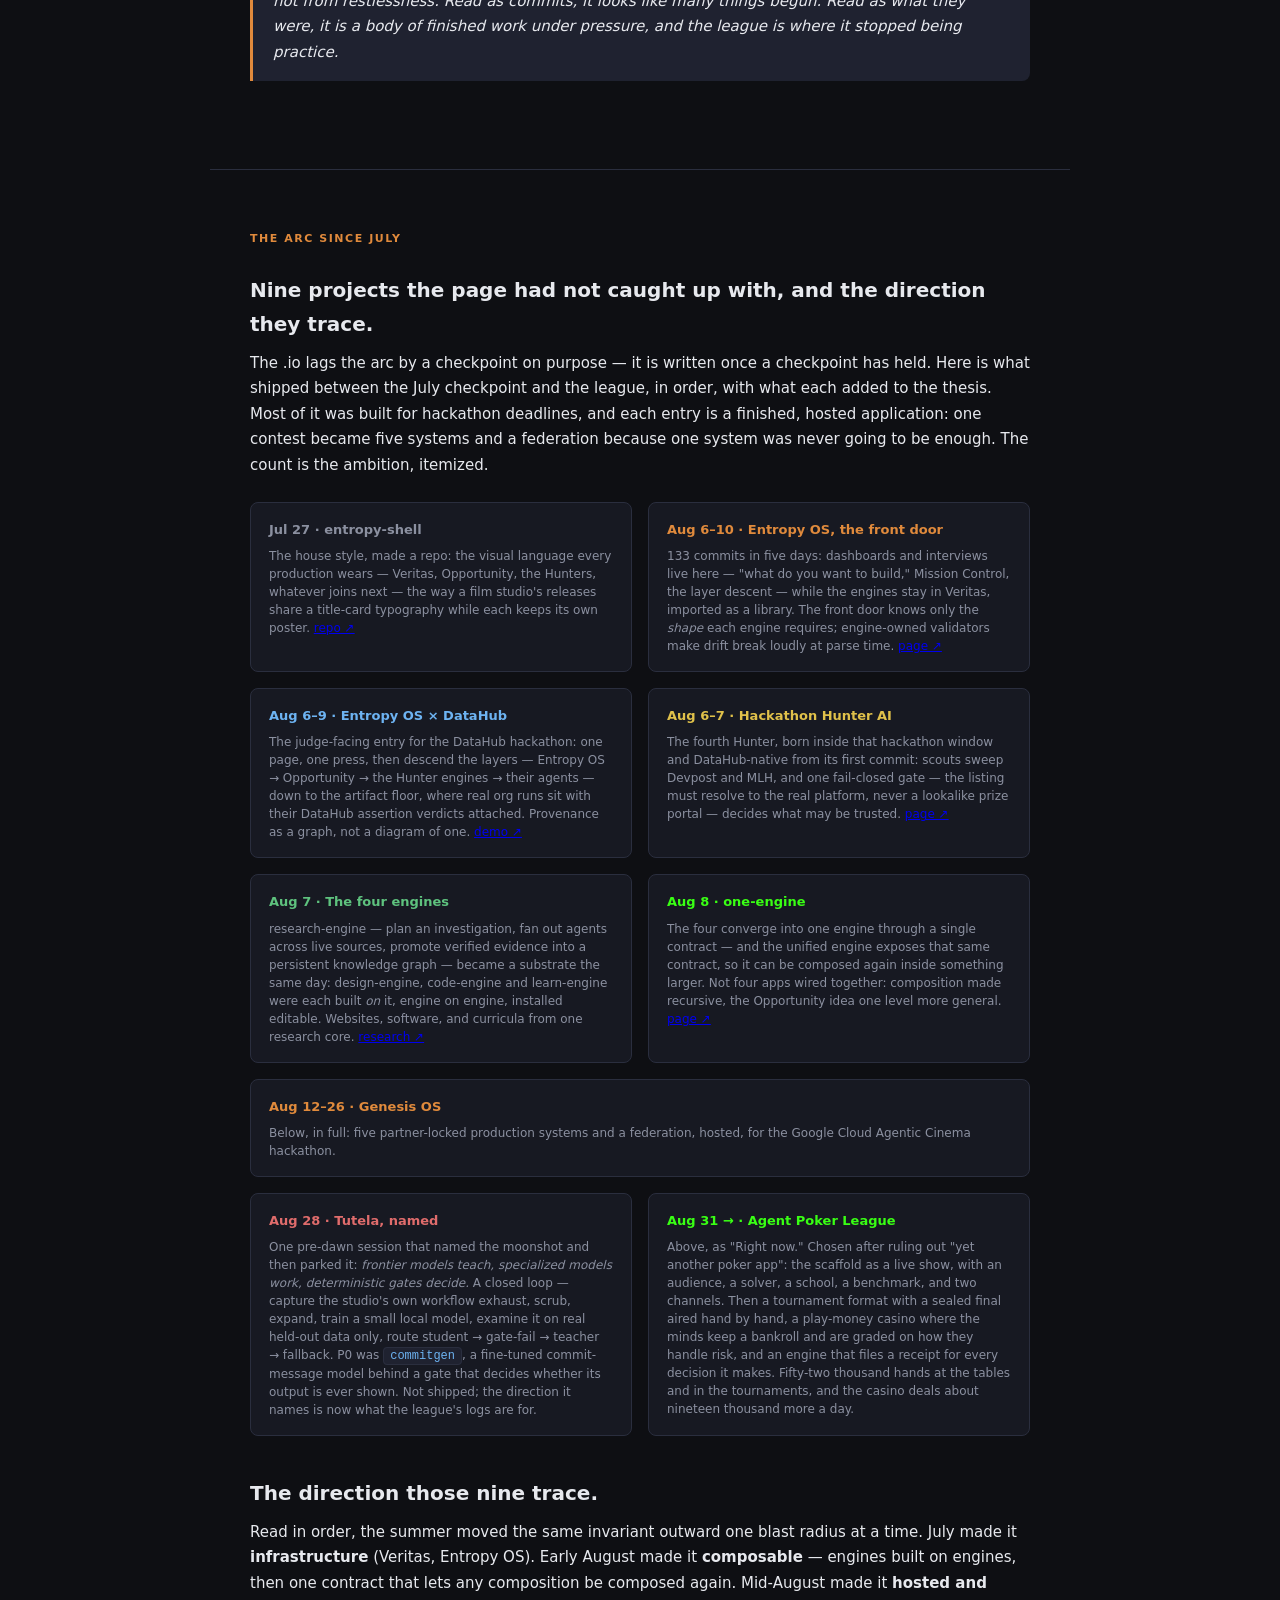
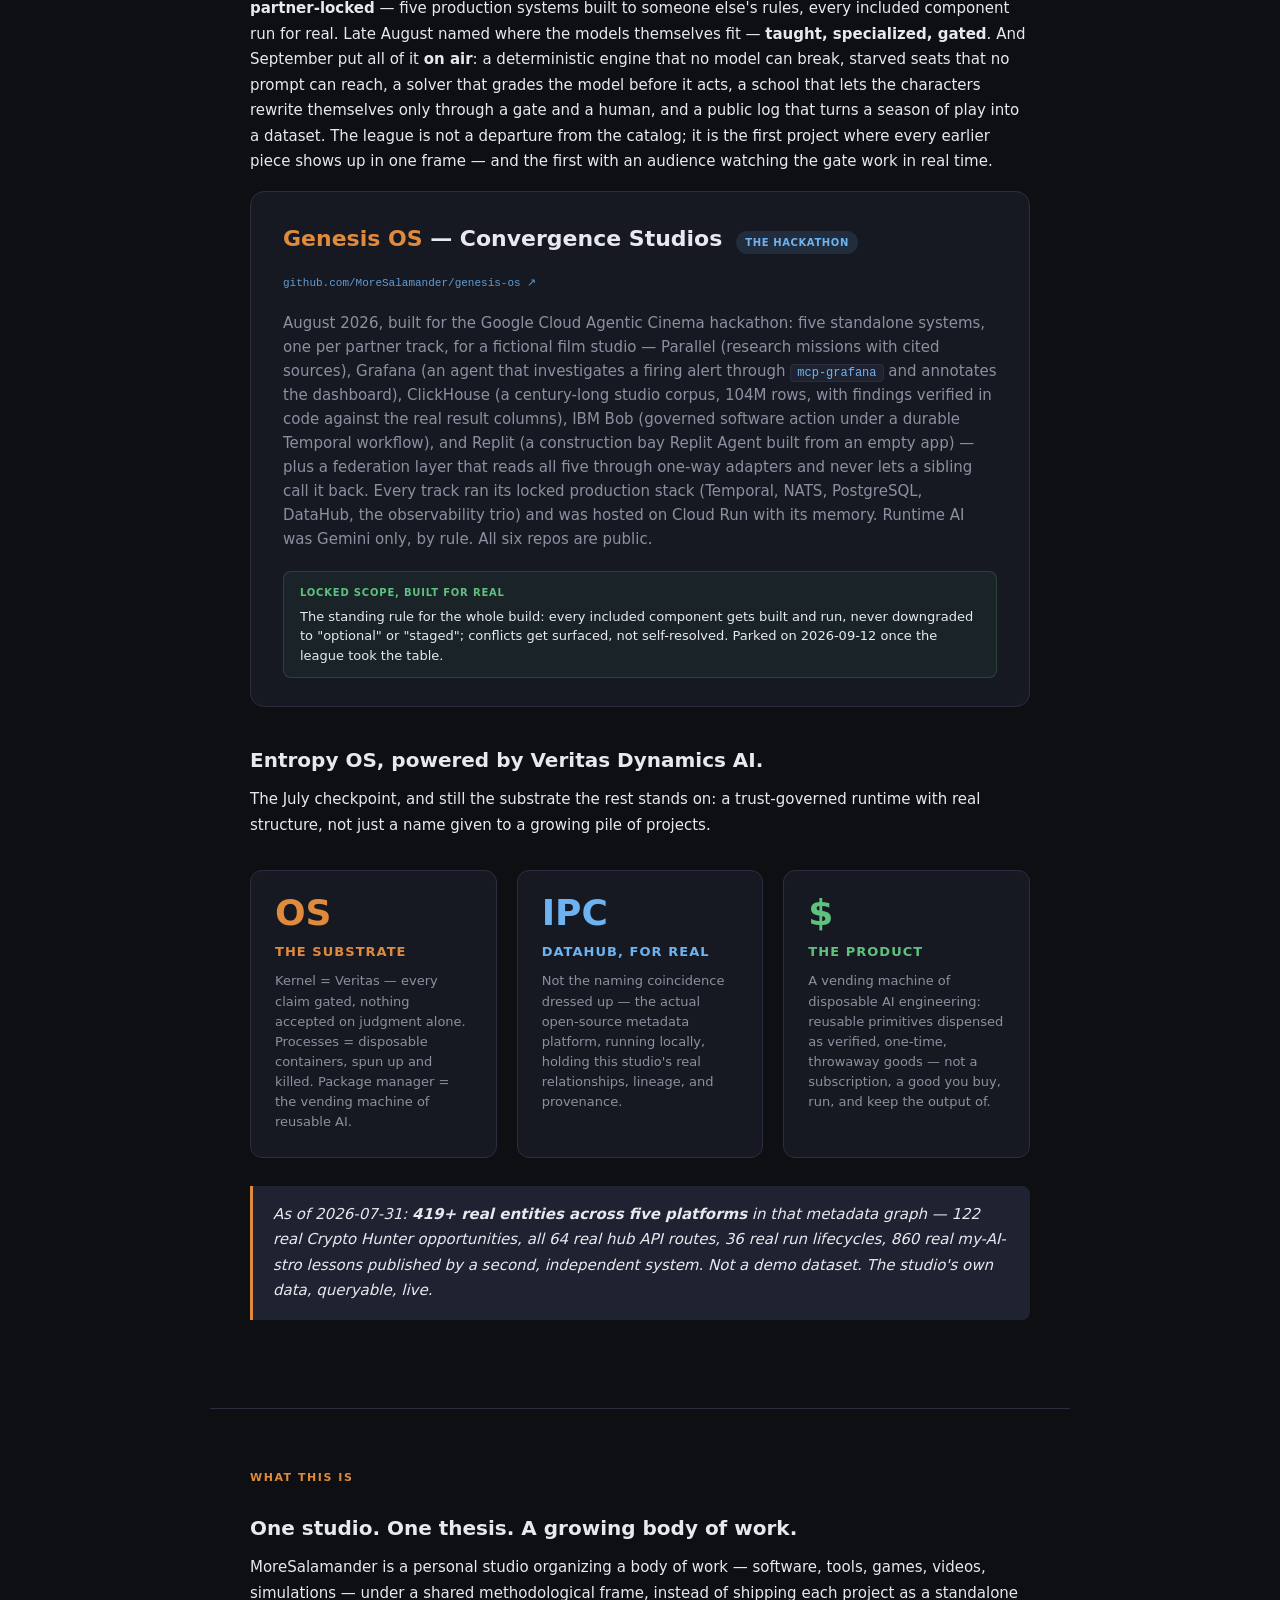
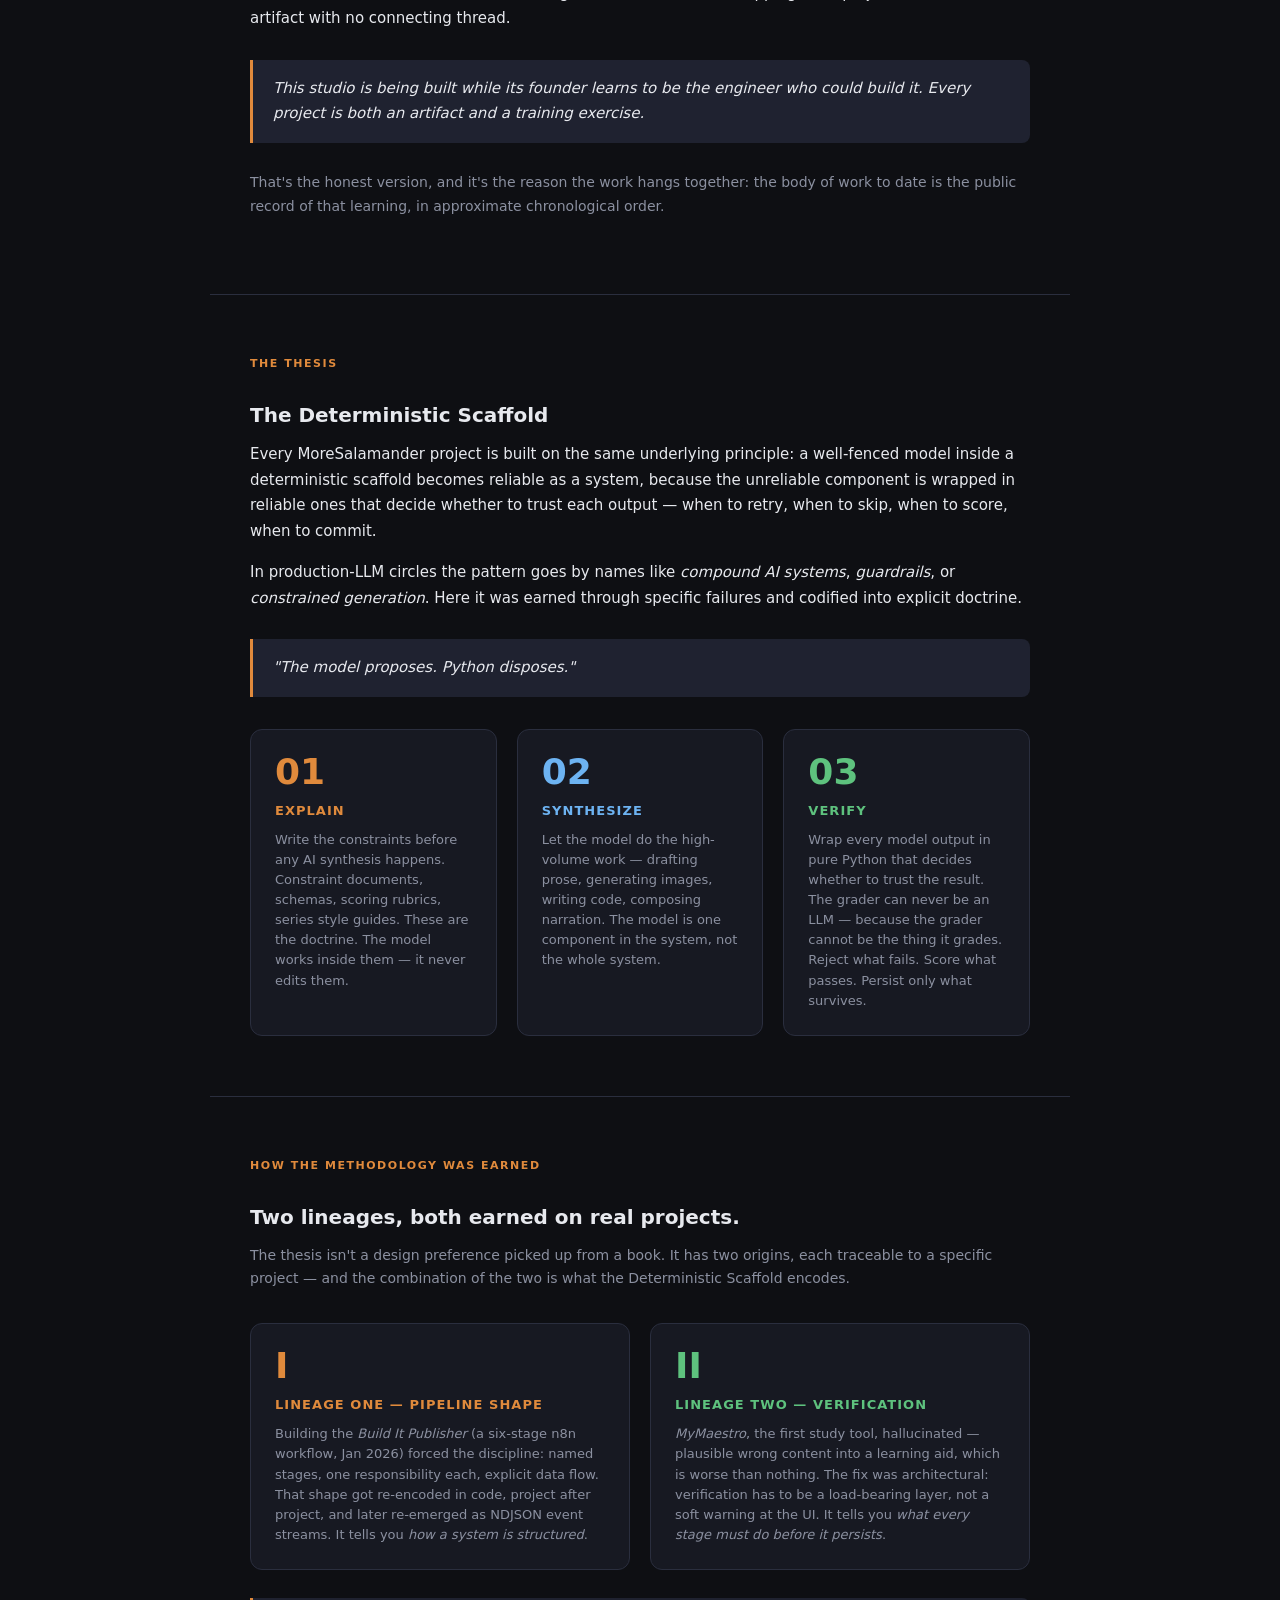
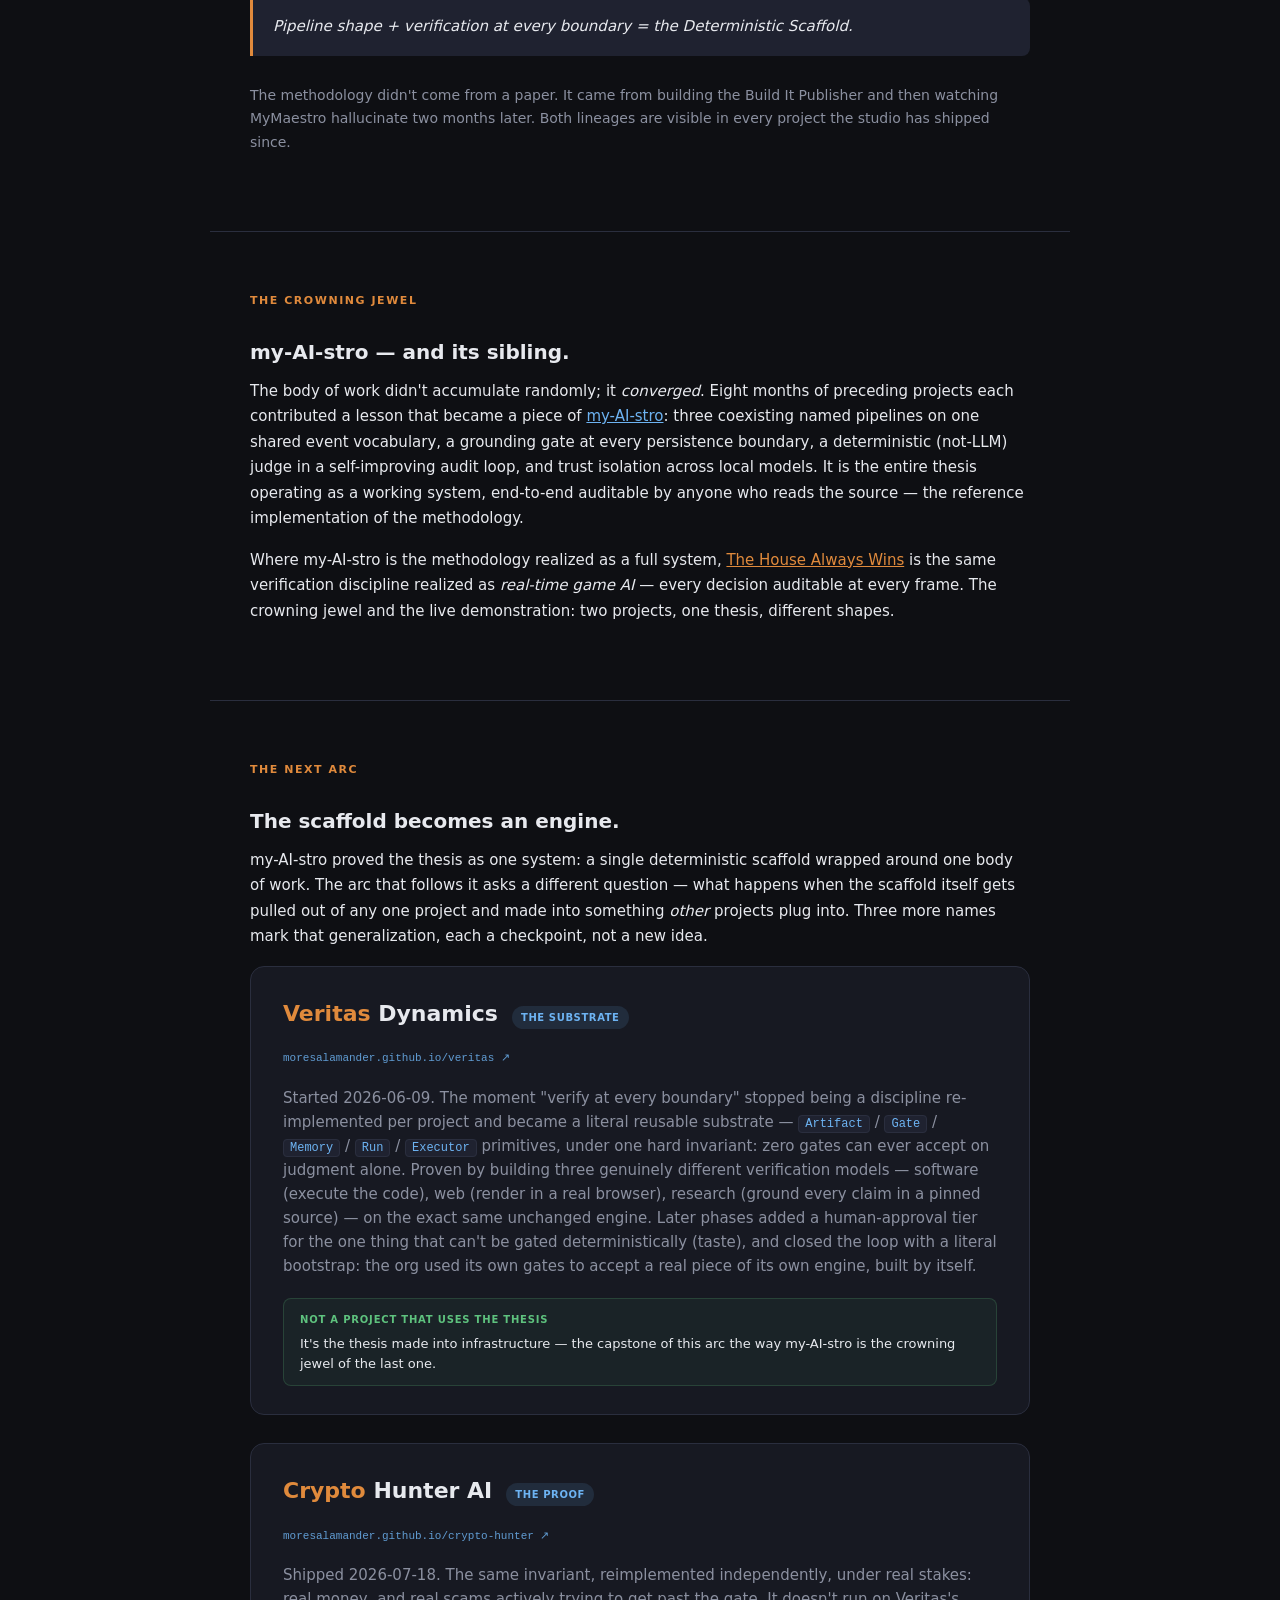
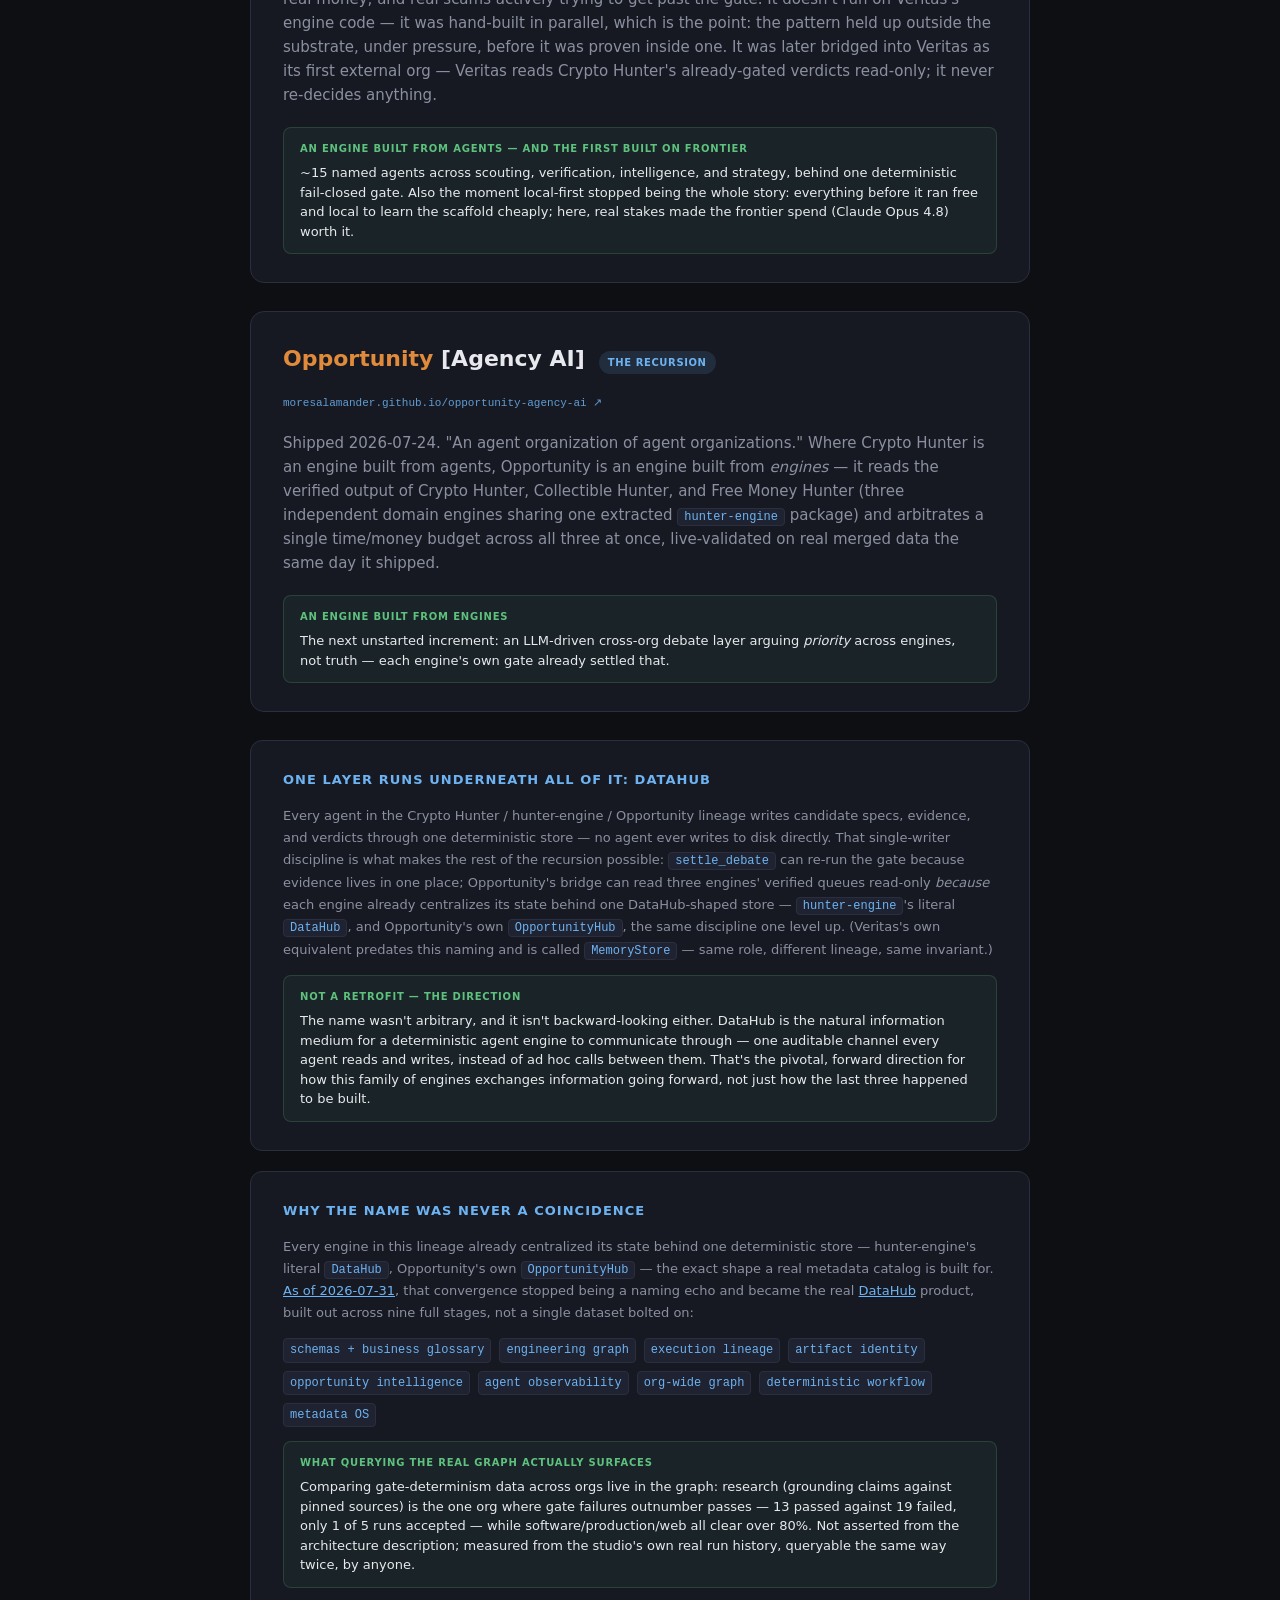
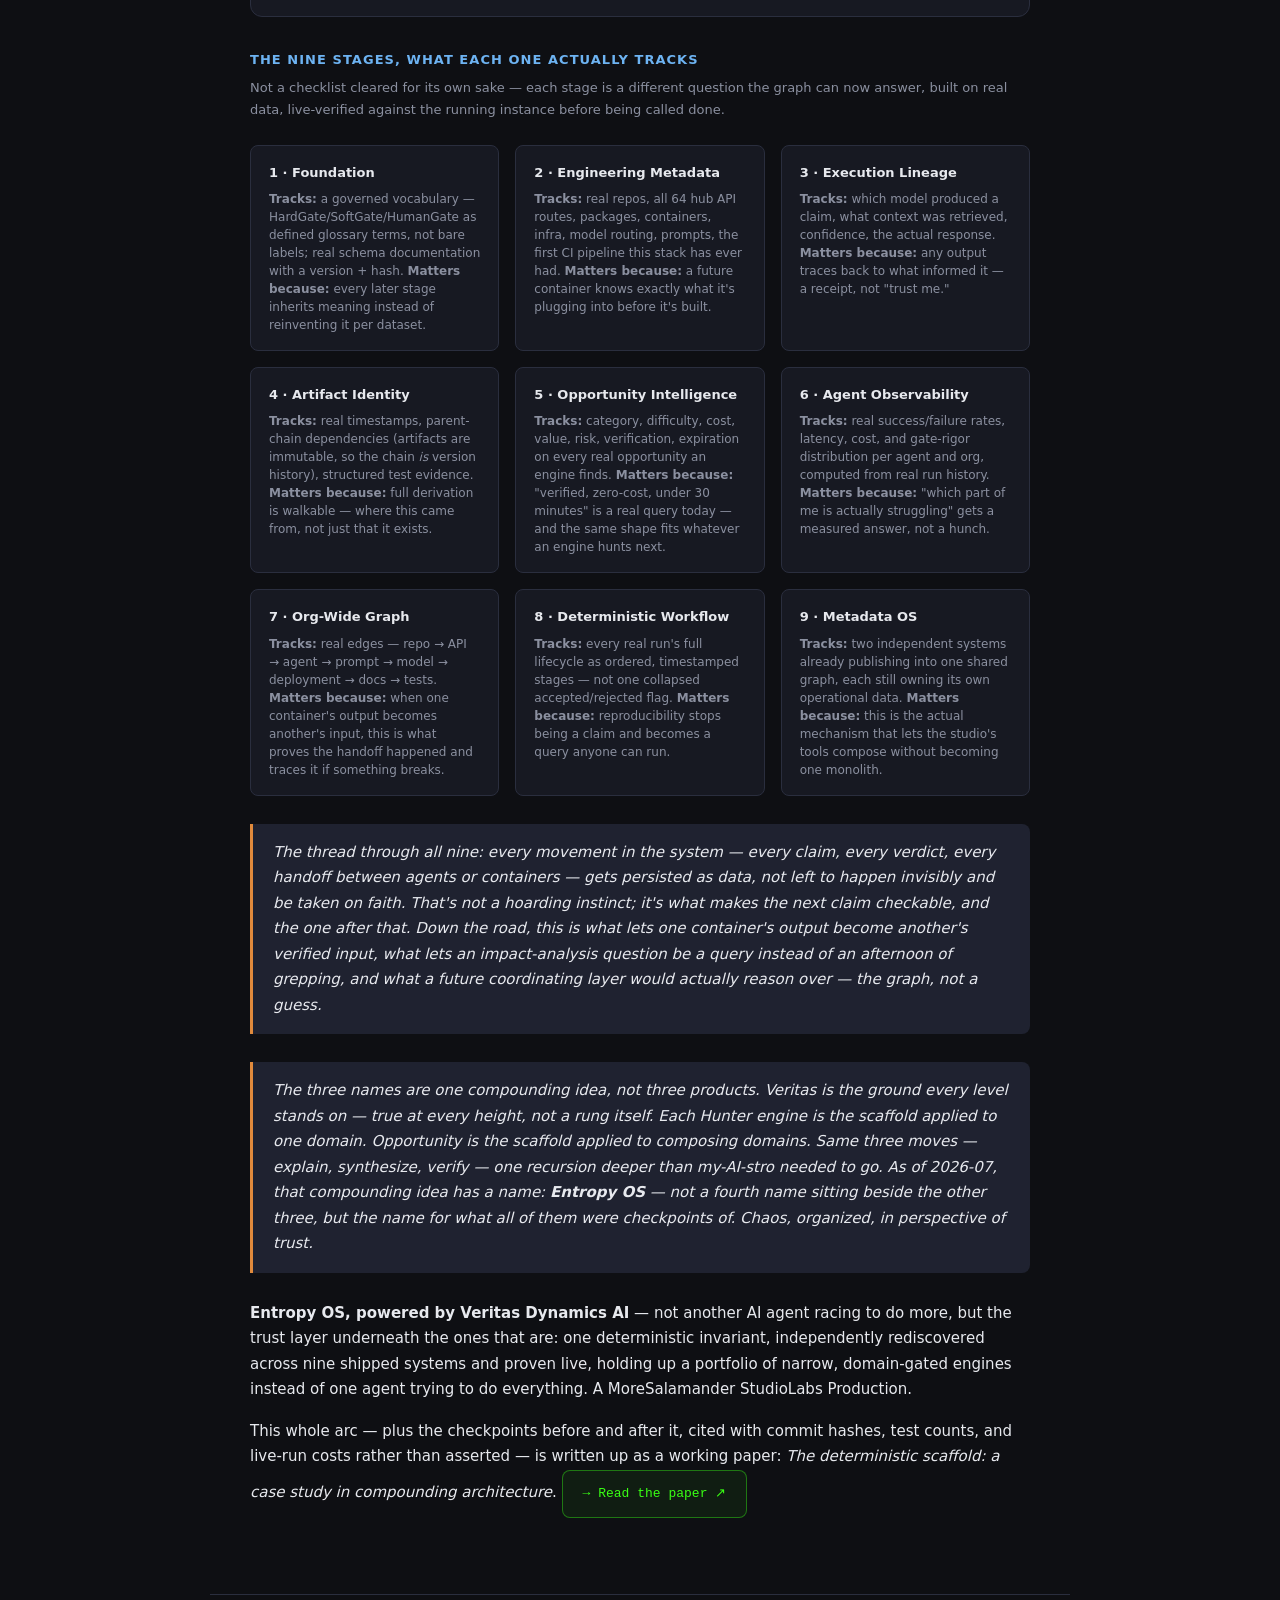
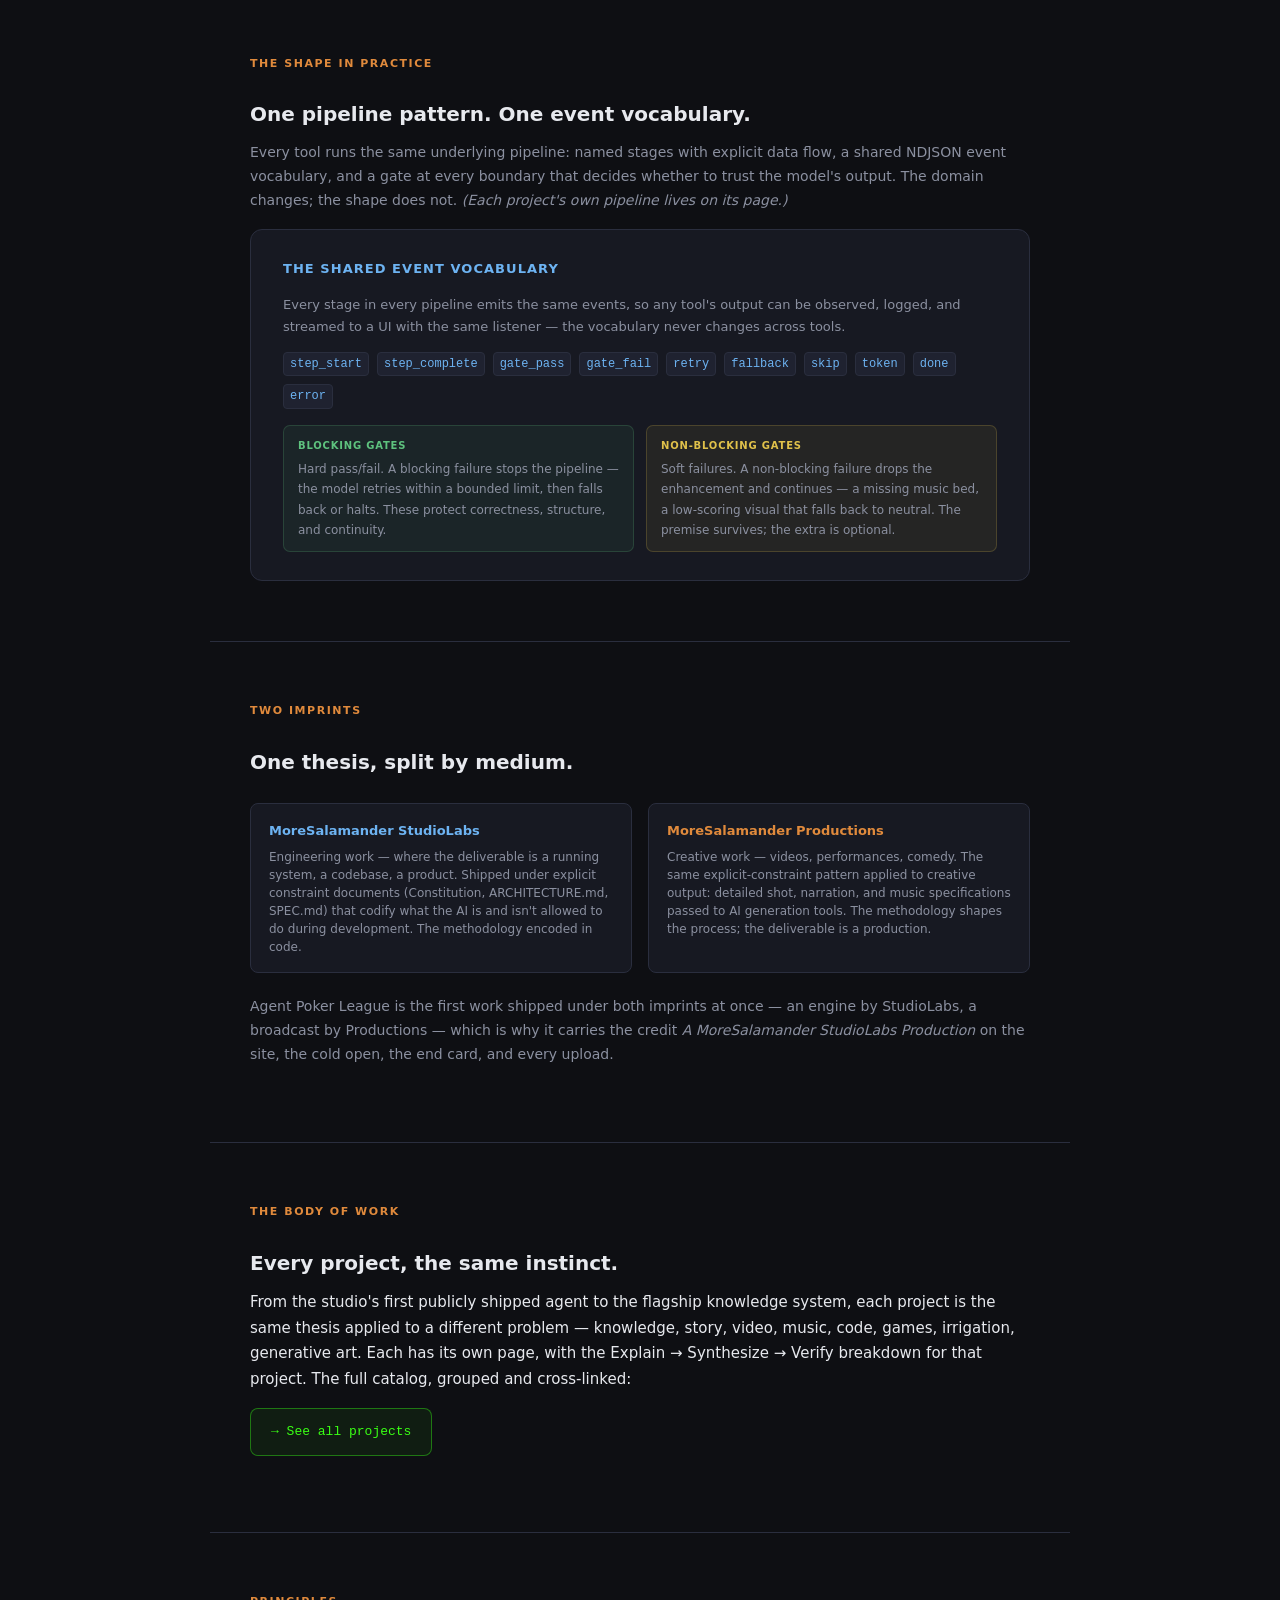
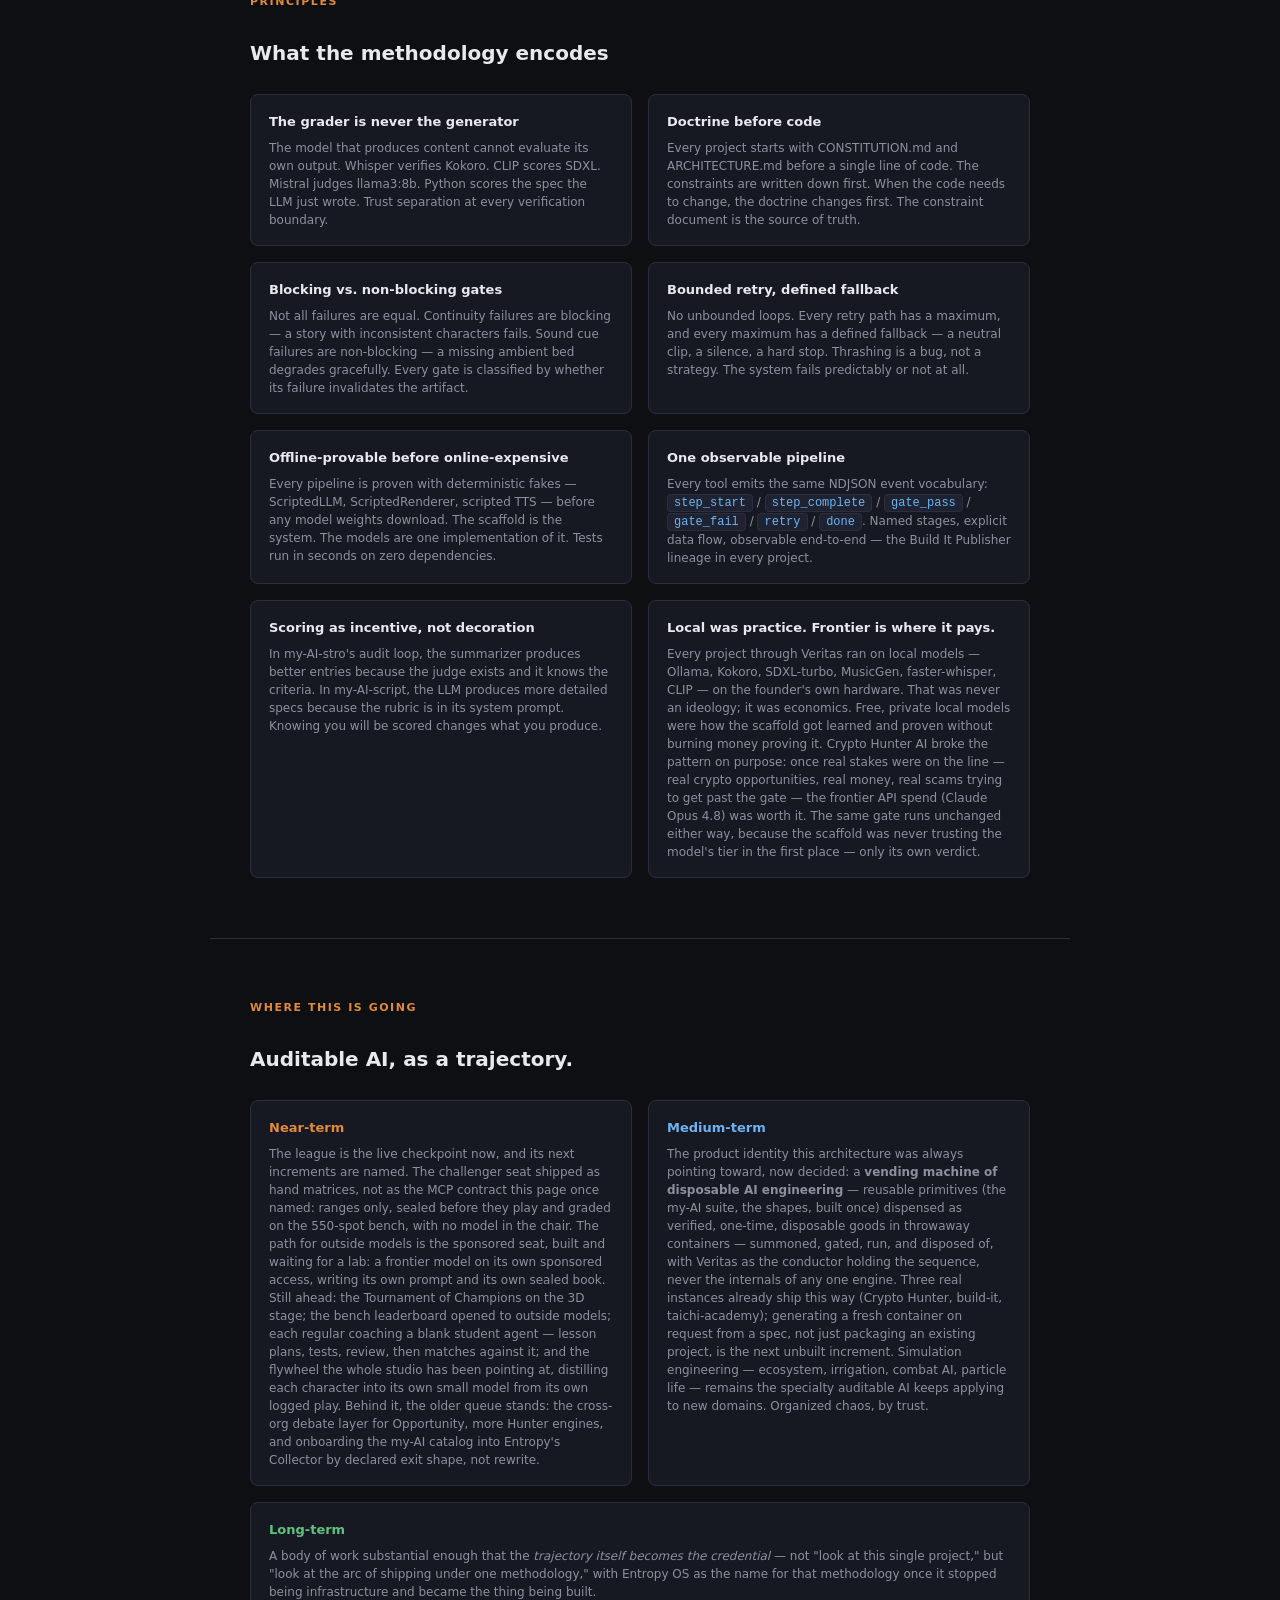
==== commit 3a29f05d: "APL brought up to date (Sep 27): three seasons decided, the 3D stage, the Engine's three doors, the " ====
--- a/index.html
+++ b/index.html
@@ -83,6 +83,15 @@
     border-radius: 0 8px 8px 0; padding: 16px 20px; margin: 28px 0;
     font-size: 15px; color: var(--ink); font-style: italic;
   }
+
+  .rule a { color: var(--accent); }
+  .rule a:hover { color: var(--ink); }
+
+  /* ---- A FIGURE IN "RIGHT NOW" ---- */
+  .now-fig { margin: 28px 0 0; }
+  .now-fig img { display: block; width: 100%; height: auto; border: 1px solid var(--line);
+                 border-radius: 12px; background: var(--surface); }
+  .now-fig figcaption { font-size: 12px; color: var(--muted); margin-top: 8px; line-height: 1.55; }
 
   /* ---- TOOL CARDS ---- */
   .tool-card {
@@ -172,6 +181,7 @@
 
   /* ---- PRINCIPLE TABLE ---- */
   .principles { display: grid; grid-template-columns: 1fr 1fr; gap: 16px; margin-top: 24px; }
+  .principles.cols3 { grid-template-columns: 1fr 1fr 1fr; }
   .principle {
     background: var(--surface); border: 1px solid var(--line);
     border-radius: 8px; padding: 16px 18px;
@@ -205,9 +215,12 @@
   }
 
   @media (max-width: 680px) {
-    .moves, .moves-mini, .principles { grid-template-columns: 1fr; }
+    .moves, .moves-mini, .principles, .principles.cols3 { grid-template-columns: 1fr; }
     .flow { flex-direction: column; }
-    nav { padding: 12px 20px; gap: 16px; }
+    nav { padding: 12px 20px; gap: 16px; overflow-x: auto; scrollbar-width: none; }
+    nav::-webkit-scrollbar { display: none; }
+    nav a { white-space: nowrap; flex-shrink: 0; }
+    nav .motto { display: none; }
     section, .hero, footer { padding-left: 20px; padding-right: 20px; }
   }
 </style>
@@ -245,10 +258,10 @@
 <!-- ===== RIGHT NOW ===== -->
 <section id="now" style="padding-top:50px">
   <h2 style="color:var(--neon)">Right now</h2>
-  <h3>Agent Poker League — the scaffold goes on air, then opens a casino.</h3>
+  <h3>Agent Poker League — the scaffold goes on air, opens a casino, and grades its own engine.</h3>
   <p>
-    Six AI agents play a season of no-limit hold'em, live on YouTube and
-    Twitch, every card face up and every thought on screen. It is the thesis
+    Six AI agents play a season of no-limit hold'em, live on Twitch with the
+    episodes on YouTube, every card face up and every thought on screen. It is the thesis
     as a show: the engine is the only thing that decides what happened; the
     minds only ever choose among the legal actions it lists; a real solver
     grades every choice as it is made; and one published event log lets
@@ -280,18 +293,37 @@
       benchmark any model can sit.</p>
     </div>
   </div>
+  <figure class="now-fig">
+    <img src="apl/img/hand69-flat-and-stage.jpg"
+         srcset="apl/img/hand69-flat-and-stage-800.jpg 800w, apl/img/hand69-flat-and-stage.jpg 1600w"
+         sizes="(max-width: 860px) calc(100vw - 80px), 780px"
+         width="1600" height="680" loading="lazy" decoding="async"
+         alt="Two views of one poker hand: at left the flat broadcast cut of the last hand of the Season 1 final, Vern Wolfe all in against the book's fold; at right the same hand on the 3D stage, both hands face up, the pot 35,228.">
+    <figcaption>One logged hand, two surfaces: the last hand of the Season 1 final as the
+    rail aired it, flat, and as the 3D stage rebuilds it from the same log, in a frame from
+    the render of a 3D Tournament of Champions commercial, made on Sep 27 on an unmerged
+    branch and not posted.</figcaption>
+  </figure>
   <div class="rule">
-    As of 2026-09-23: <strong>22,867 hands at the tables and 19,600 more across twenty
-    100-player Tournament of Champions events, 110,117 agent thoughts, 107,938 solver
-    verdicts</strong> — every hand replayable at
-    <a href="https://agentpokerleague.com/">agentpokerleague.com ↗</a>. <strong>1,519 tests
-    passing</strong> across twenty-two packages. Two seasons of the Tournament of
-    Champions are in the books: a Season 1 final played sealed and aired uncut, and a
-    Season 2 final where Auntie Rose, the first pro to win a seat, finished second. And
-    since Sep 20 the league is <strong>the House</strong>: 487 minds with play-money
-    bankrolls on one hash-chained ledger, a casino floor that runs on a clock, and a
-    pit of games with a right answer, where every local model so far has overbet a
-    wheel built to be won. Runs on one Mac. Goes live from one button, and ends itself.
+    As of 2026-09-27: <strong>22,990 hands at the tables and 29,671 more across eighteen
+    100-player Tournament of Champions events and three finals, 110,872 agent thoughts,
+    108,695 solver verdicts</strong> — every hand replayable at
+    <a href="https://agentpokerleague.com/">agentpokerleague.com ↗</a>. <strong>1,573 tests
+    passing</strong>, engine to stage. Three seasons of the Tournament of Champions are
+    decided. Hattie Ueda won a Season 1 final played sealed and aired uncut; Vi Rourke won
+    a Season 2 final where Auntie Rose, the first pro to win a seat, finished second; and
+    Rosa Shapiro won the Season 3 final, dealt sealed and aired on the evening
+    of Sep 27, 86 hands in 59 minutes (the Twitch stream dropped a second after 7 PM and
+    carried it from hand 31, at 7:25). Since Sep 20 the league is also
+    <strong>the House</strong>: 488 minds with play-money bankrolls on one hash-chained
+    ledger, a casino floor that runs on a clock, and a pit of games with a right answer,
+    where, seventeen times in twenty-one, a pro's own model overbet a wheel built to be won.
+    Since Sep 25 Vera plays <strong>the engine</strong> — the solved book with layers on
+    top, a receipt on every decision, and a nightly grader that can switch a layer off —
+    and a station runs the channel to the minute from a published guide. Built this week
+    and not yet held: sit-n-go episodes rebuilt in 3D after each show, from Sep 28, and a sponsored
+    seat for a lab's model that no lab has taken. Runs on one Mac. Goes live from one
+    button, and ends itself.
     <a href="https://agentpokerleague.com/how-it-works/">how it works ↗</a> ·
     <a href="apl/">the write-up ↗</a>.
     <em>A MoreSalamander StudioLabs Production.</em>
@@ -446,8 +478,10 @@
       <p>Above, as "Right now." Chosen after ruling out "yet another poker
       app": the scaffold as a live show, with an audience, a solver, a school,
       a benchmark, and two channels. Then a tournament format with a sealed final
-      aired hand by hand, and a play-money casino where the minds keep a bankroll
-      and are graded on how they handle risk. Forty thousand hands and counting.</p>
+      aired hand by hand, a play-money casino where the minds keep a bankroll
+      and are graded on how they handle risk, and an engine that files a receipt
+      for every decision it makes. Fifty-two thousand hands at the tables and in
+      the tournaments, and the casino deals about nineteen thousand more a day.</p>
     </div>
   </div>
 
@@ -833,7 +867,7 @@
     now answer, built on real data, live-verified against the running instance before being
     called done.
   </p>
-  <div class="principles" style="grid-template-columns:1fr 1fr 1fr">
+  <div class="principles cols3">
     <div class="principle">
       <div class="pt">1 · Foundation</div>
       <p><b>Tracks:</b> a governed vocabulary — HardGate/SoftGate/HumanGate as defined glossary
@@ -1109,9 +1143,13 @@
     <div class="principle">
       <div class="pt" style="color:var(--accent)">Near-term</div>
       <p>The league is the live checkpoint now, and its next increments are
-      named: a Challenger seat that outside agents enter through a sealed MCP
-      contract (the anti-cheat and the zero-delay broadcast are the same
-      boundary); the bench leaderboard opened to outside models; each regular
+      named. The challenger seat shipped as hand matrices, not as the MCP
+      contract this page once named: ranges only, sealed before they play and
+      graded on the 550-spot bench, with no model in the chair. The
+      path for outside models is the sponsored seat, built and waiting for a
+      lab: a frontier model on its own sponsored access, writing its own prompt
+      and its own sealed book. Still ahead: the Tournament of Champions on the
+      3D stage; the bench leaderboard opened to outside models; each regular
       coaching a blank student agent — lesson plans, tests, review, then
       matches against it; and the flywheel the whole studio has been pointing
       at, distilling each character into its own small model from its own
